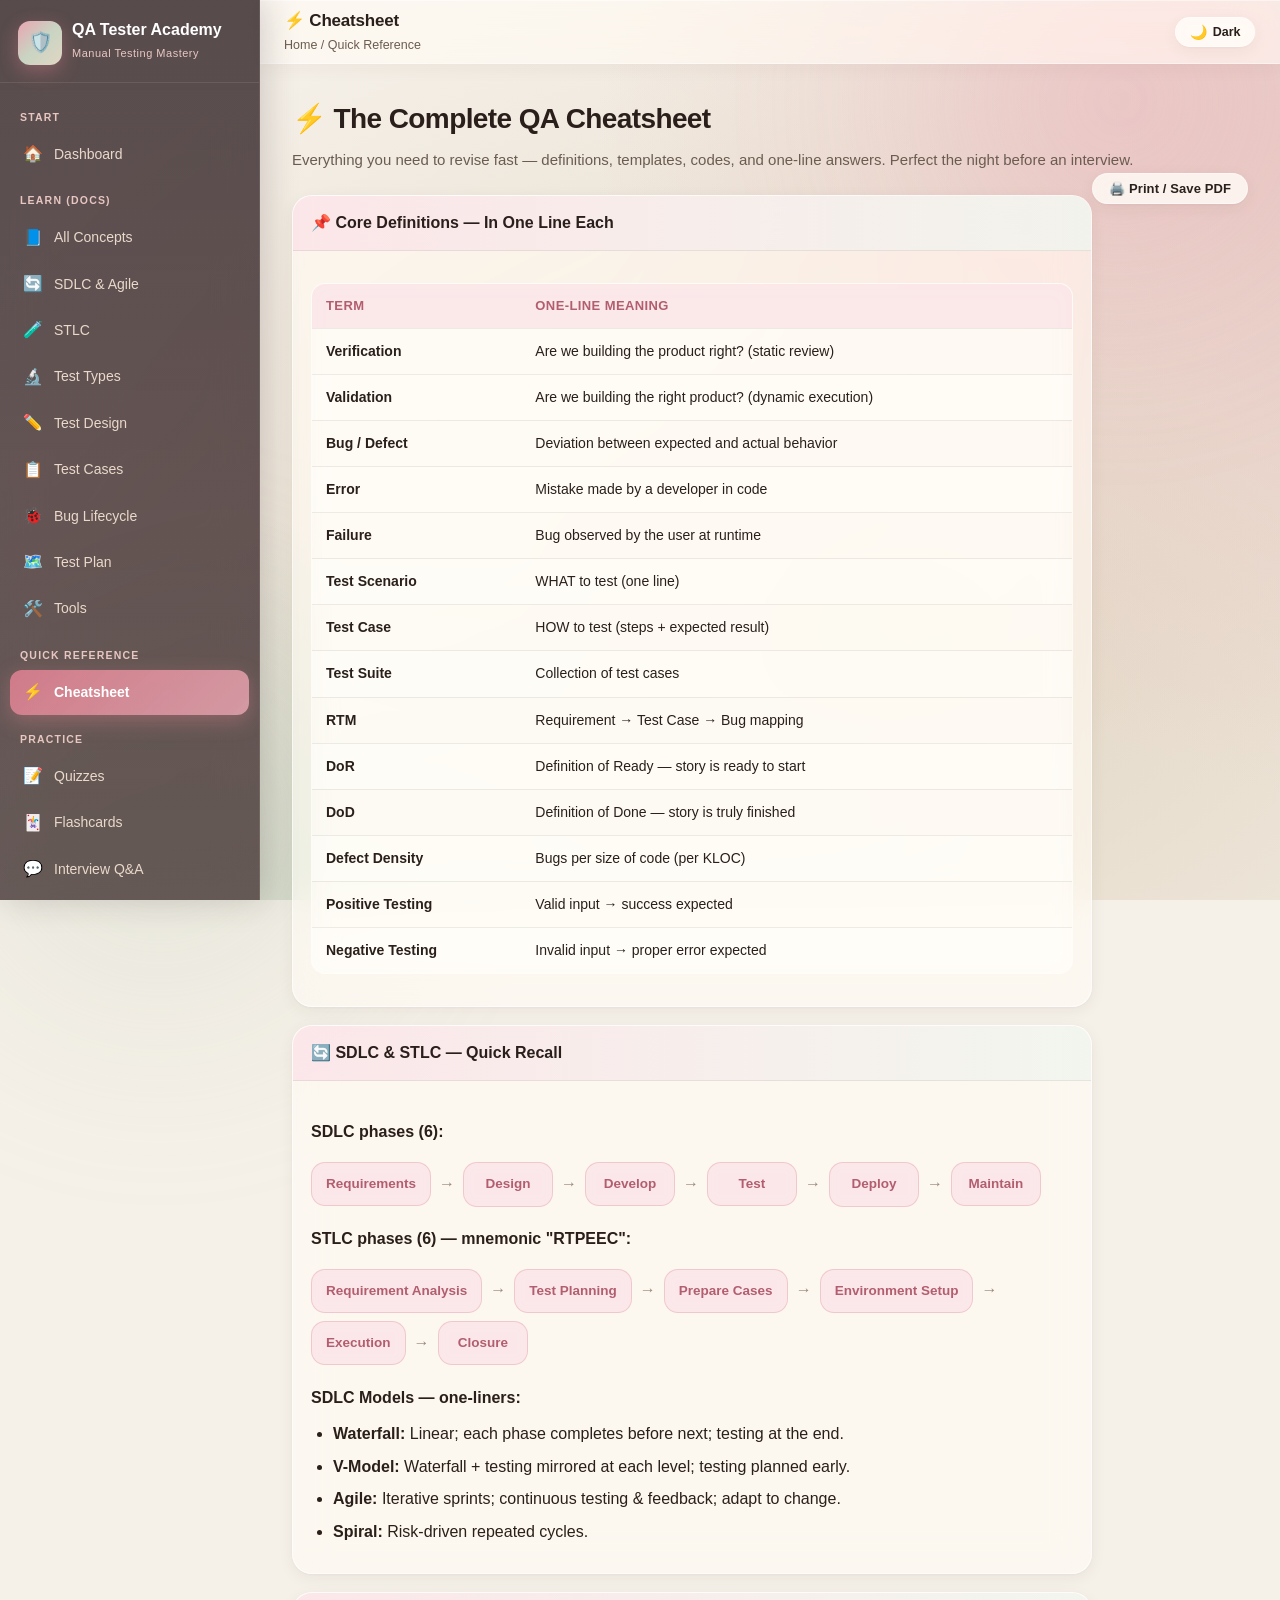
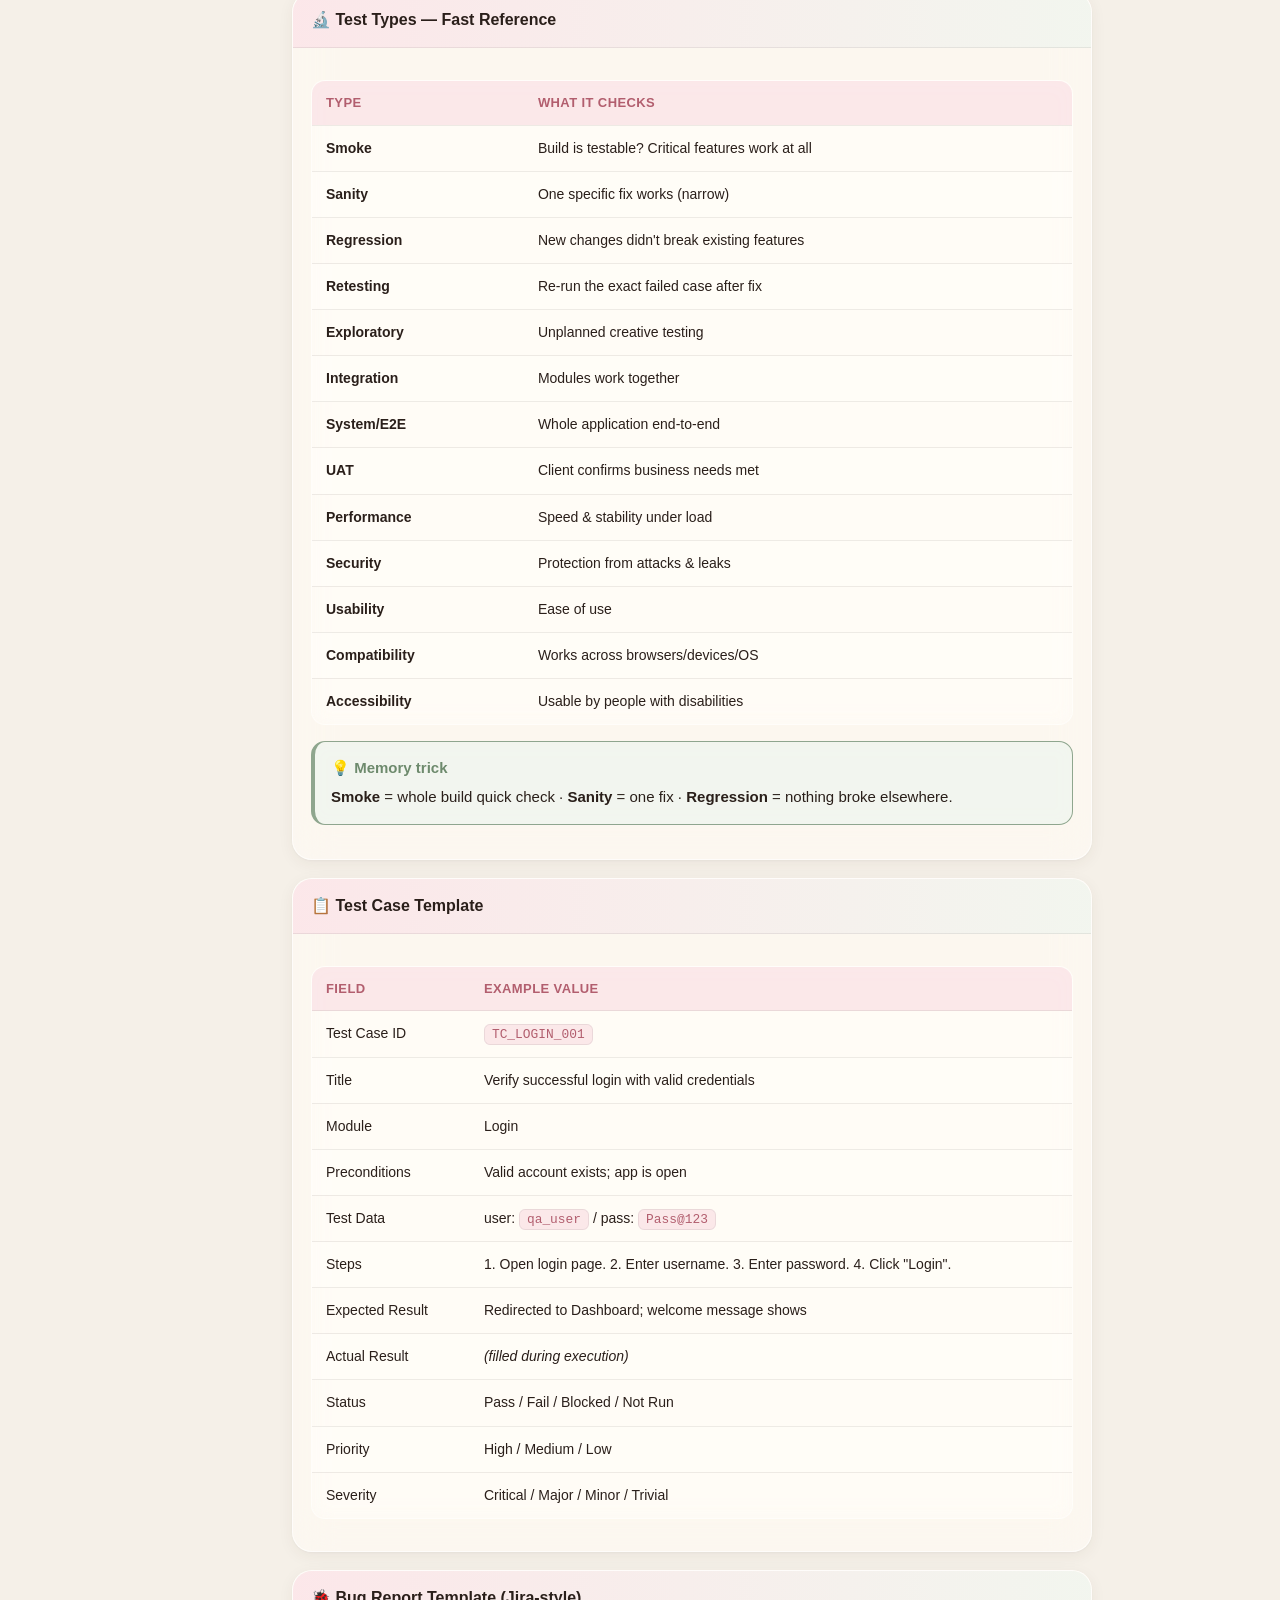
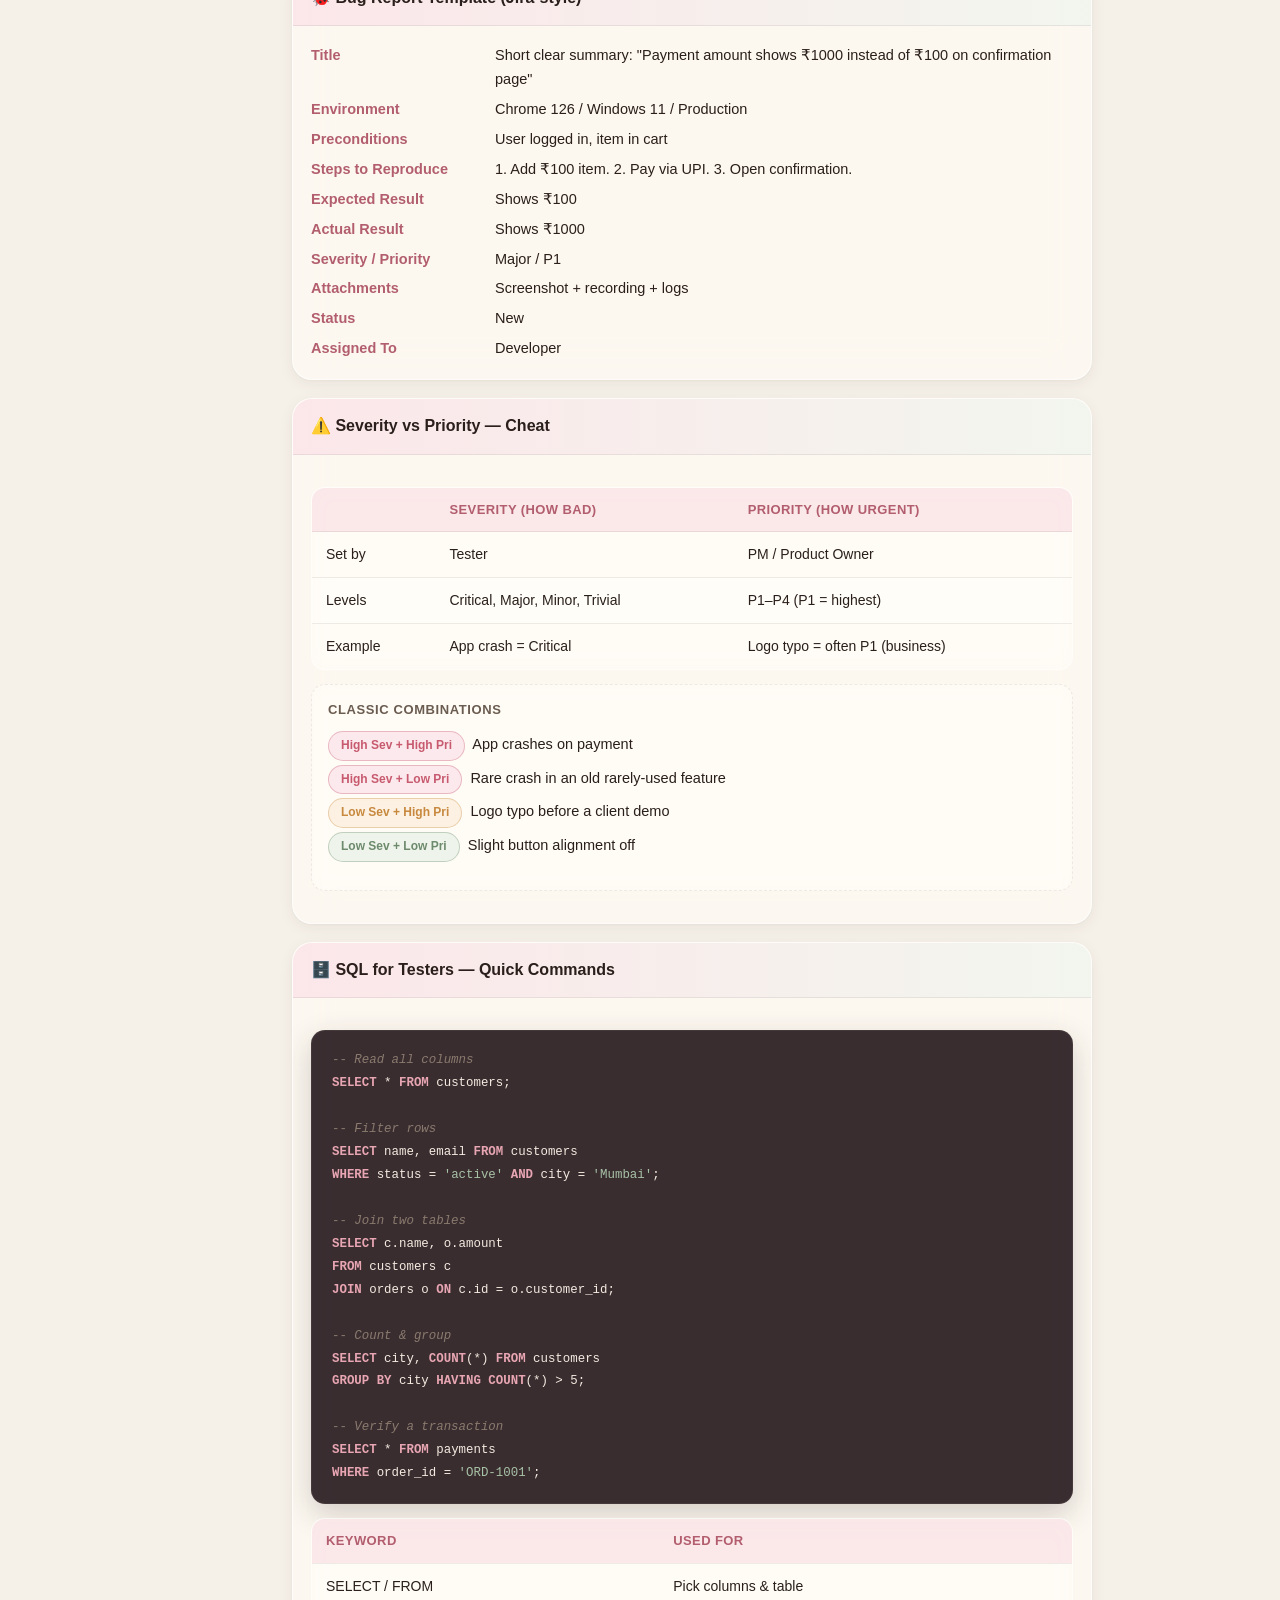
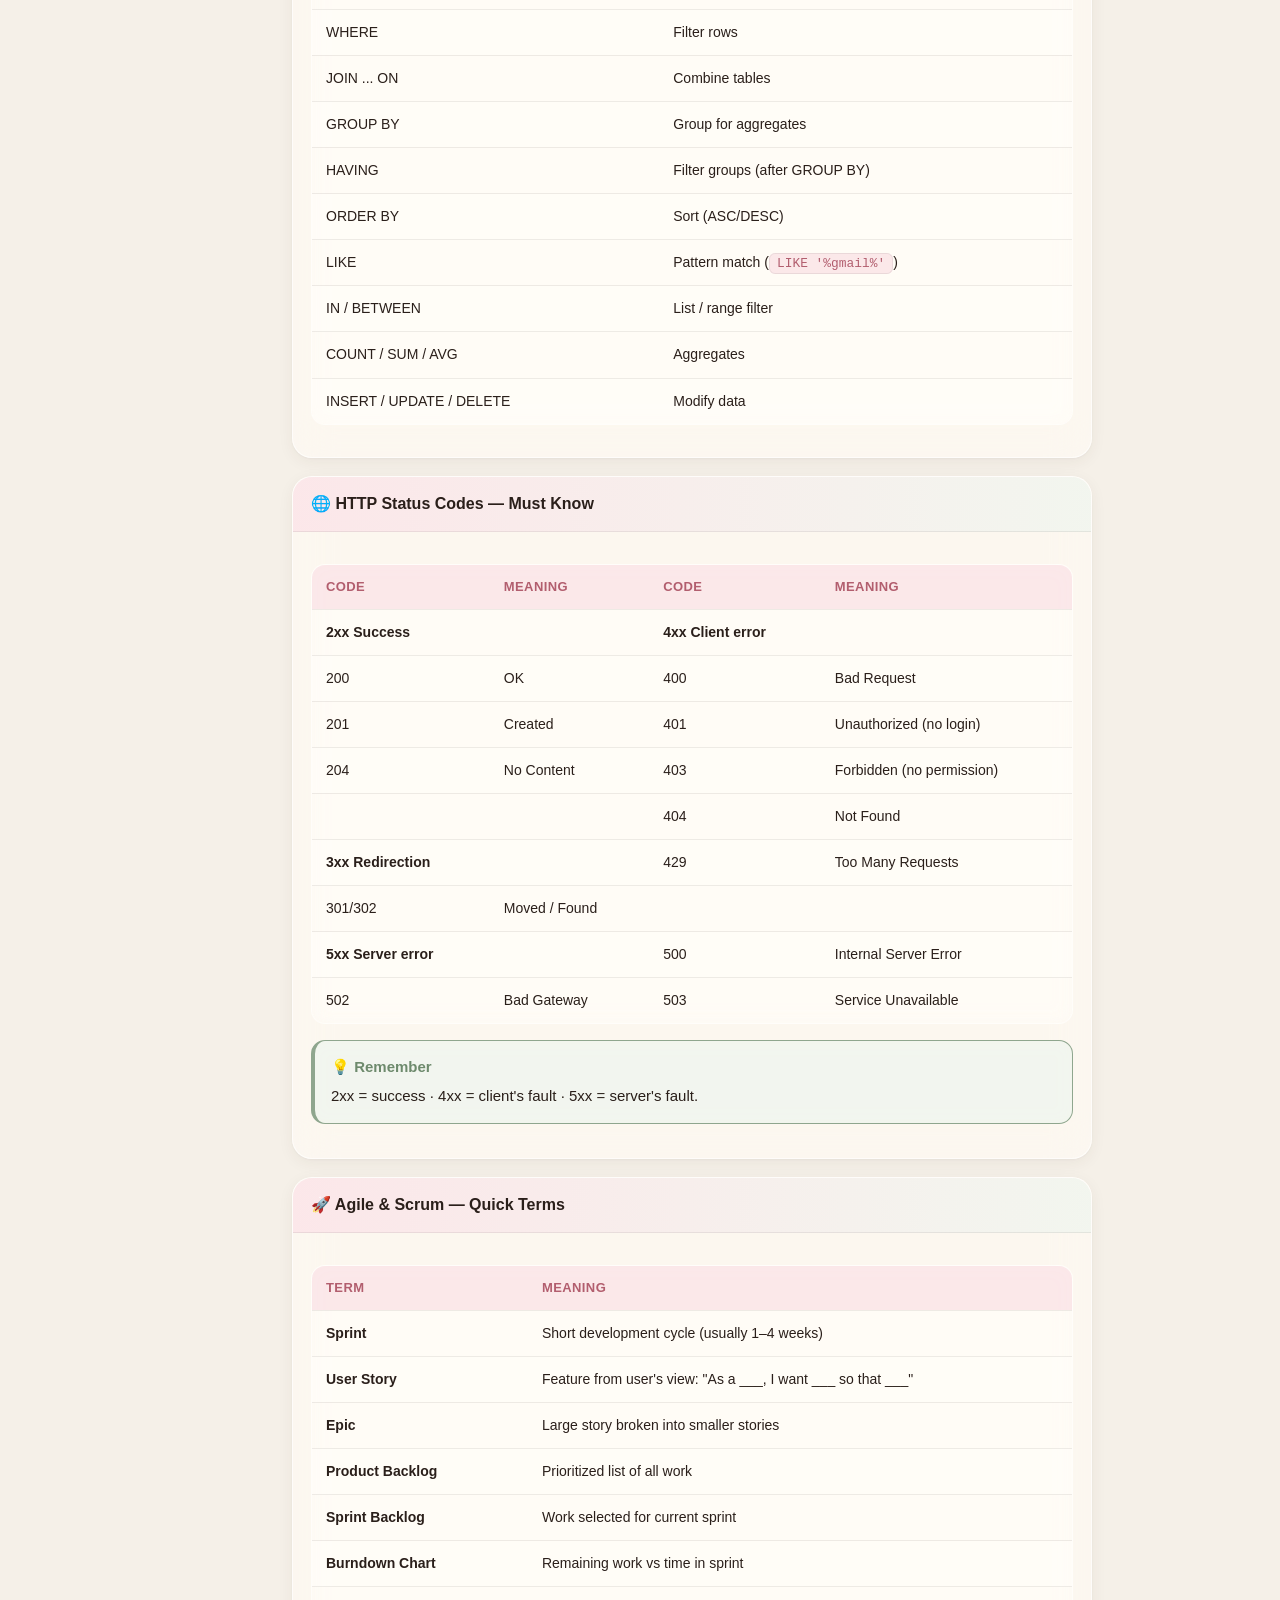
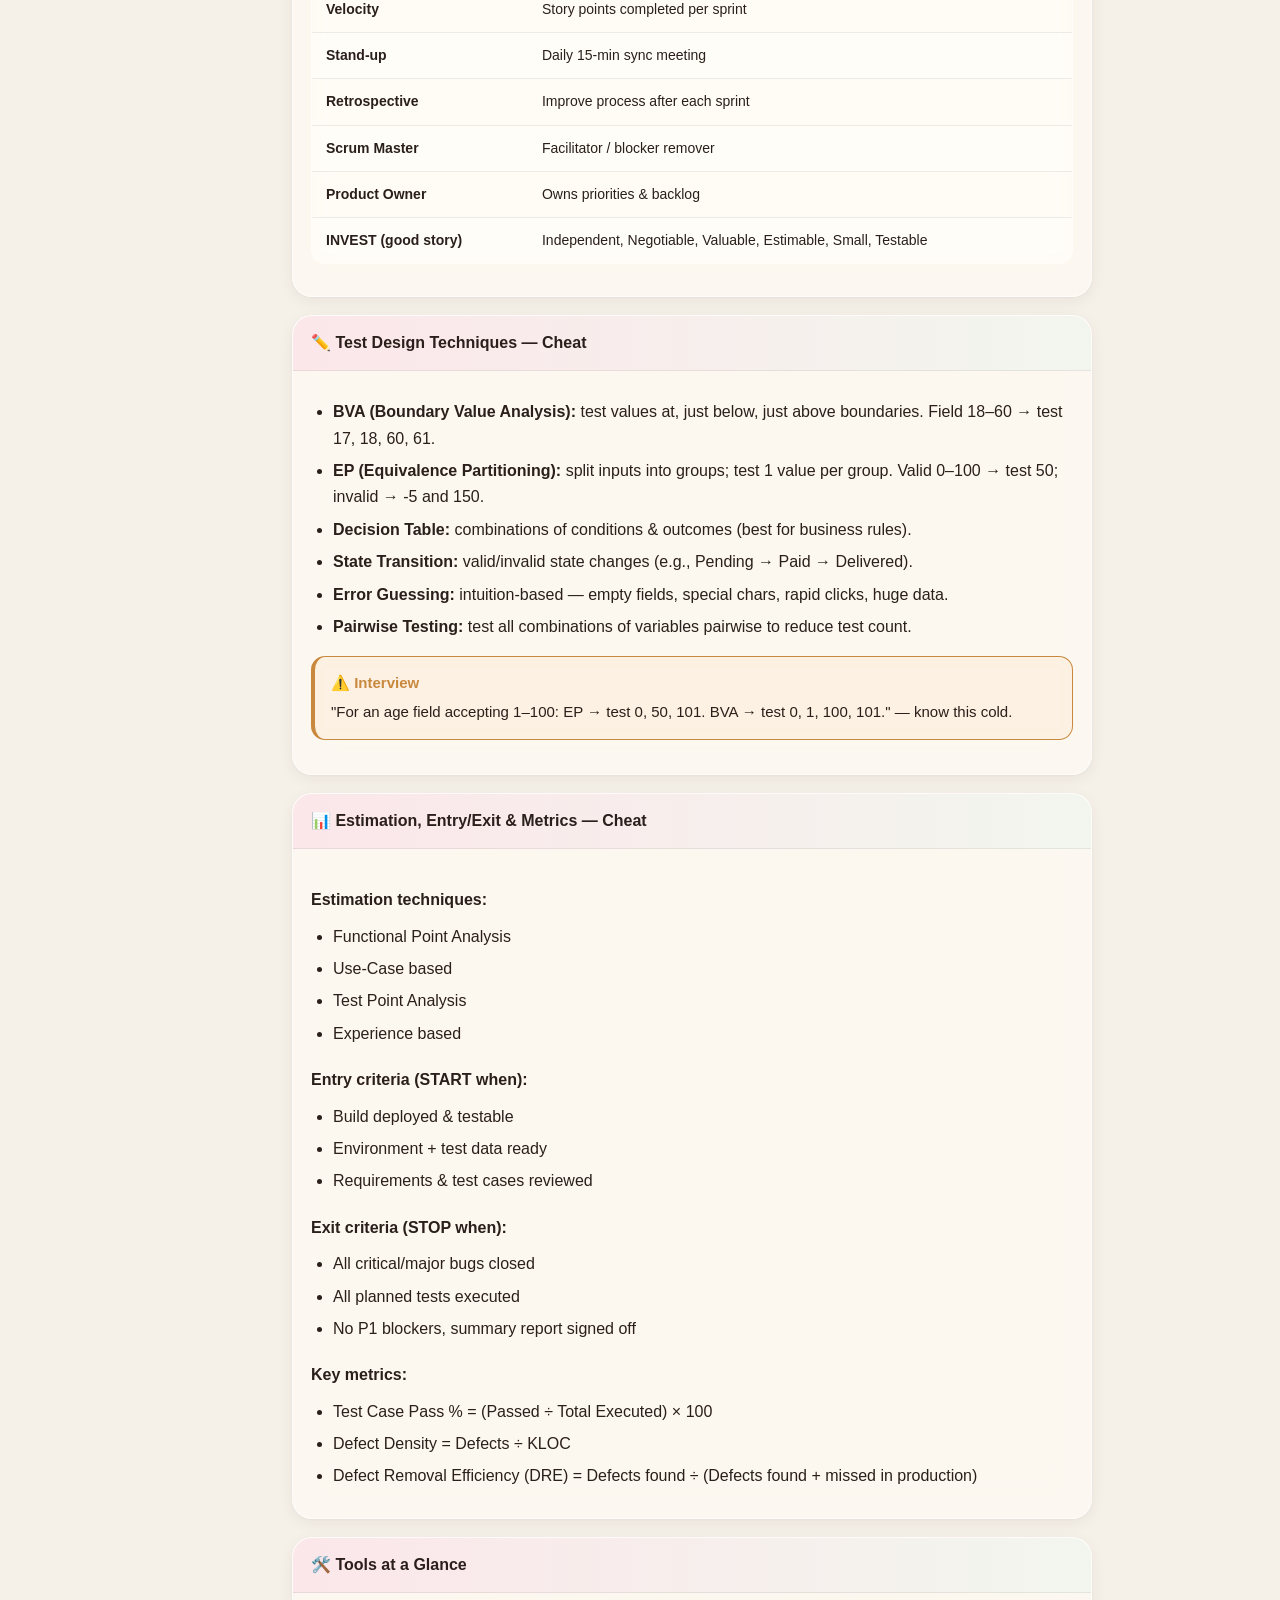
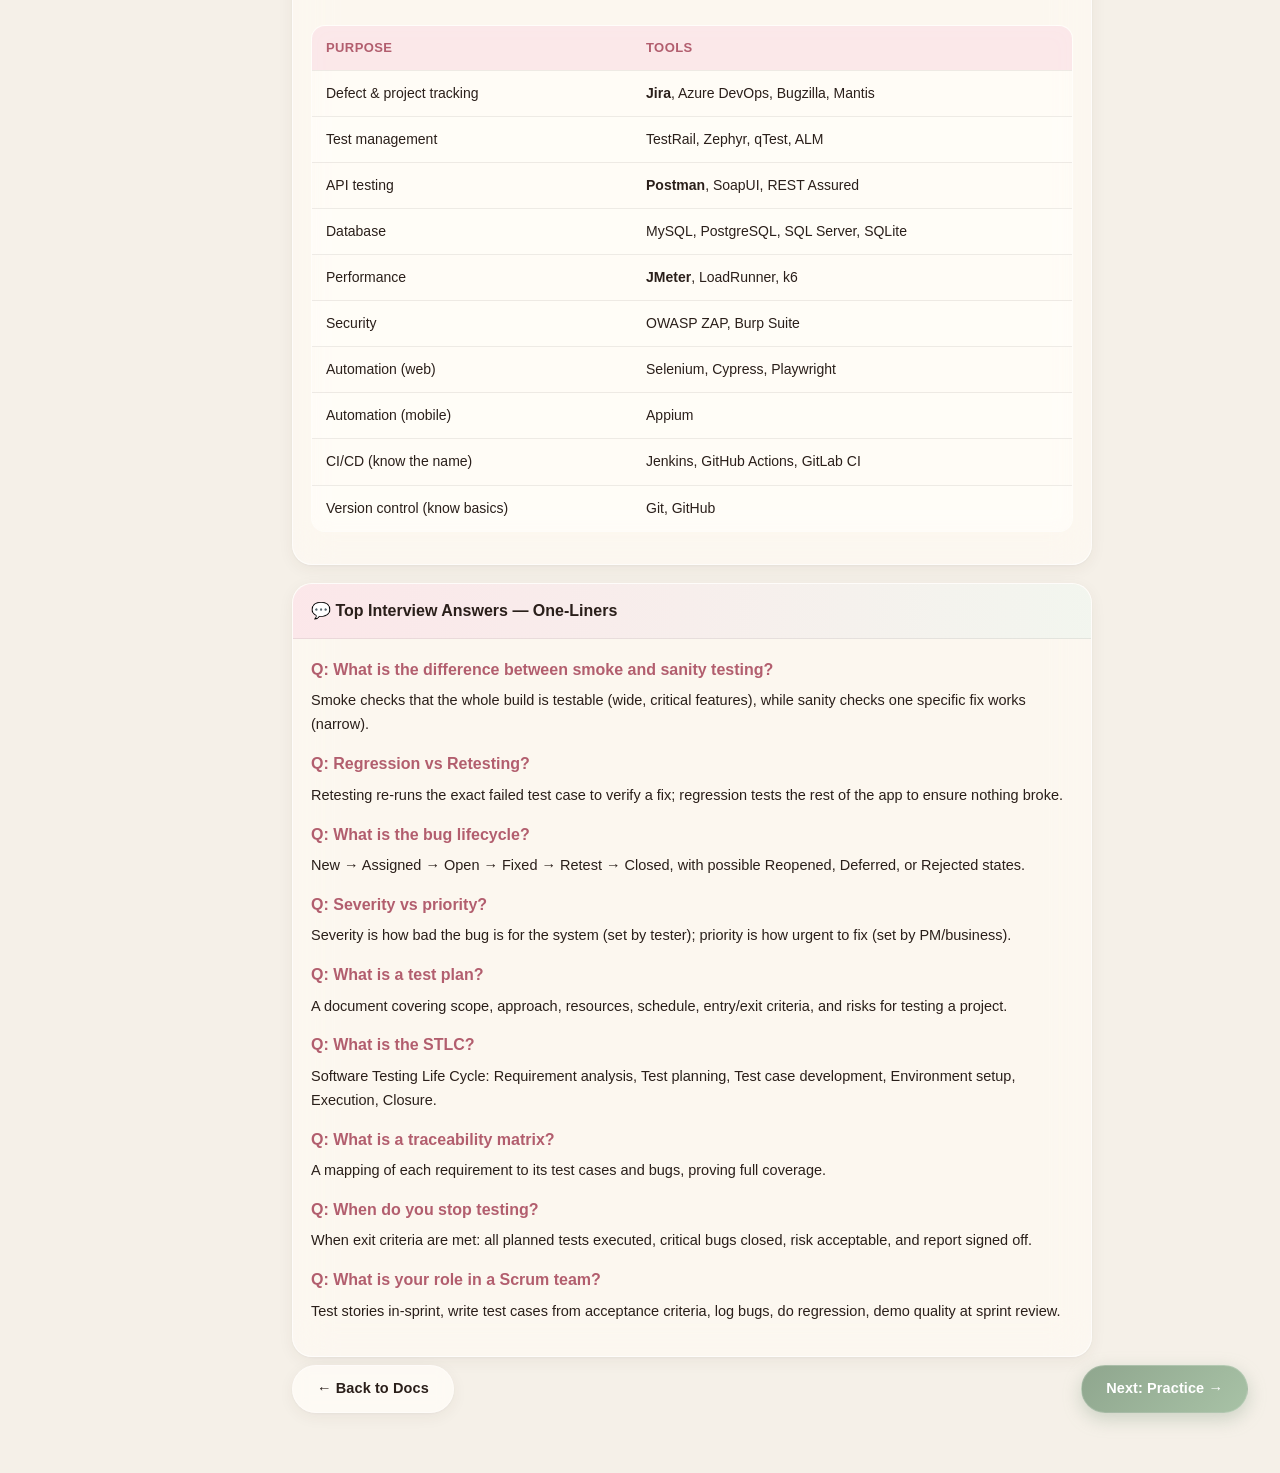
==== cheatsheet.html @ e124c326 "Add initial HTML, CSS, and JS files Uploaded index, practice, cheat sheet, docs pages along with CSS" ====
<!DOCTYPE html>
<html lang="en">
<head>
  <meta charset="UTF-8">
  <meta name="viewport" content="width=device-width, initial-scale=1.0">
  <title>QA Tester Academy — Cheatsheet</title>
  <link rel="stylesheet" href="css/styles.css">
  <script>
    // Apply saved theme before paint to avoid flash
    (function () {
      try {
        var t = localStorage.getItem("qat_theme_v1");
        if (!t) {
          t = window.matchMedia && window.matchMedia("(prefers-color-scheme: dark)").matches ? "dark" : "light";
        }
        document.documentElement.setAttribute("data-theme", t);
      } catch (e) {}
    })();
  </script>
</head>
<body>
<div class="layout">

  <!-- ============ SIDEBAR ============ -->
  <aside class="sidebar">
    <div class="sidebar-brand">
      <div class="logo">🛡️</div>
      <div>
        <h1>QA Tester Academy</h1>
        <small>Manual Testing Mastery</small>
      </div>
    </div>
    <nav class="sidebar-nav">
      <div class="nav-label">Start</div>
      <a href="index.html"><span class="ico">🏠</span> Dashboard</a>

      <div class="nav-label">Learn (Docs)</div>
      <a href="docs.html"><span class="ico">📘</span> All Concepts</a>
      <a href="docs.html#sdlc"><span class="ico">🔄</span> SDLC &amp; Agile</a>
      <a href="docs.html#stlc"><span class="ico">🧪</span> STLC</a>
      <a href="docs.html#types"><span class="ico">🔬</span> Test Types</a>
      <a href="docs.html#design"><span class="ico">✏️</span> Test Design</a>
      <a href="docs.html#testcase"><span class="ico">📋</span> Test Cases</a>
      <a href="docs.html#bug"><span class="ico">🐞</span> Bug Lifecycle</a>
      <a href="docs.html#plan"><span class="ico">🗺️</span> Test Plan</a>
      <a href="docs.html#tools"><span class="ico">🛠️</span> Tools</a>

      <div class="nav-label">Quick Reference</div>
      <a href="cheatsheet.html" class="active"><span class="ico">⚡</span> Cheatsheet</a>

      <div class="nav-label">Practice</div>
      <a href="practice.html"><span class="ico">📝</span> Quizzes</a>
      <a href="practice.html#flashcards"><span class="ico">🃏</span> Flashcards</a>
      <a href="practice.html#interview"><span class="ico">💬</span> Interview Q&amp;A</a>
      <a href="practice.html#playground"><span class="ico">🎯</span> Bug Hunting</a>
    </nav>
    <div class="sidebar-foot">Build by you · Learn daily · Land a QA job</div>
  </aside>
  <div class="overlay"></div>

  <!-- ============ MAIN ============ -->
  <div class="main">
    <header class="topbar">
      <button class="menu-btn">☰</button>
      <div>
        <div class="page-title">⚡ Cheatsheet</div>
        <div class="page-crumb">Home / Quick Reference</div>
      </div>
      <div class="topbar-spacer"></div>
      <button class="theme-toggle" id="themeToggle" title="Toggle dark / light mode" aria-label="Toggle theme">
        <span class="ico">🌙</span><span class="label">Dark</span>
      </button>
    </header>

    <div class="content">
      <h2 class="sec-title">⚡ The Complete QA Cheatsheet</h2>
      <p class="sec-sub">Everything you need to revise fast — definitions, templates, codes, and one-line answers.
         Perfect the night before an interview. <button class="btn ghost small print-btn" onclick="window.print()">🖨️ Print / Save PDF</button></p>

      <div class="cs-grid">

        <!-- 1. Core definitions -->
        <div class="cs-card">
          <div class="cs-head">📌 Core Definitions — In One Line Each</div>
          <div class="cs-body">
            <div class="table-wrap">
              <table>
                <thead><tr><th>Term</th><th>One-line meaning</th></tr></thead>
                <tbody>
                  <tr><td><b>Verification</b></td><td>Are we building the product right? (static review)</td></tr>
                  <tr><td><b>Validation</b></td><td>Are we building the right product? (dynamic execution)</td></tr>
                  <tr><td><b>Bug / Defect</b></td><td>Deviation between expected and actual behavior</td></tr>
                  <tr><td><b>Error</b></td><td>Mistake made by a developer in code</td></tr>
                  <tr><td><b>Failure</b></td><td>Bug observed by the user at runtime</td></tr>
                  <tr><td><b>Test Scenario</b></td><td>WHAT to test (one line)</td></tr>
                  <tr><td><b>Test Case</b></td><td>HOW to test (steps + expected result)</td></tr>
                  <tr><td><b>Test Suite</b></td><td>Collection of test cases</td></tr>
                  <tr><td><b>RTM</b></td><td>Requirement → Test Case → Bug mapping</td></tr>
                  <tr><td><b>DoR</b></td><td>Definition of Ready — story is ready to start</td></tr>
                  <tr><td><b>DoD</b></td><td>Definition of Done — story is truly finished</td></tr>
                  <tr><td><b>Defect Density</b></td><td>Bugs per size of code (per KLOC)</td></tr>
                  <tr><td><b>Positive Testing</b></td><td>Valid input → success expected</td></tr>
                  <tr><td><b>Negative Testing</b></td><td>Invalid input → proper error expected</td></tr>
                </tbody>
              </table>
            </div>
          </div>
        </div>

        <!-- 2. SDLC / STLC quick -->
        <div class="cs-card">
          <div class="cs-head">🔄 SDLC &amp; STLC — Quick Recall</div>
          <div class="cs-body">
            <h4>SDLC phases (6):</h4>
            <div class="flow">
              <div class="node">Requirements</div><div class="arrow">→</div>
              <div class="node">Design</div><div class="arrow">→</div>
              <div class="node">Develop</div><div class="arrow">→</div>
              <div class="node">Test</div><div class="arrow">→</div>
              <div class="node">Deploy</div><div class="arrow">→</div>
              <div class="node">Maintain</div>
            </div>
            <h4>STLC phases (6) — mnemonic "RTPEEC":</h4>
            <div class="flow">
              <div class="node">Requirement Analysis</div><div class="arrow">→</div>
              <div class="node">Test Planning</div><div class="arrow">→</div>
              <div class="node">Prepare Cases</div><div class="arrow">→</div>
              <div class="node">Environment Setup</div><div class="arrow">→</div>
              <div class="node">Execution</div><div class="arrow">→</div>
              <div class="node">Closure</div>
            </div>
            <h4>SDLC Models — one-liners:</h4>
            <ul>
              <li><b>Waterfall:</b> Linear; each phase completes before next; testing at the end.</li>
              <li><b>V-Model:</b> Waterfall + testing mirrored at each level; testing planned early.</li>
              <li><b>Agile:</b> Iterative sprints; continuous testing &amp; feedback; adapt to change.</li>
              <li><b>Spiral:</b> Risk-driven repeated cycles.</li>
            </ul>
          </div>
        </div>

        <!-- 3. Test types quick table -->
        <div class="cs-card">
          <div class="cs-head">🔬 Test Types — Fast Reference</div>
          <div class="cs-body">
            <div class="table-wrap">
              <table>
                <thead><tr><th>Type</th><th>What it checks</th></tr></thead>
                <tbody>
                  <tr><td><b>Smoke</b></td><td>Build is testable? Critical features work at all</td></tr>
                  <tr><td><b>Sanity</b></td><td>One specific fix works (narrow)</td></tr>
                  <tr><td><b>Regression</b></td><td>New changes didn't break existing features</td></tr>
                  <tr><td><b>Retesting</b></td><td>Re-run the exact failed case after fix</td></tr>
                  <tr><td><b>Exploratory</b></td><td>Unplanned creative testing</td></tr>
                  <tr><td><b>Integration</b></td><td>Modules work together</td></tr>
                  <tr><td><b>System/E2E</b></td><td>Whole application end-to-end</td></tr>
                  <tr><td><b>UAT</b></td><td>Client confirms business needs met</td></tr>
                  <tr><td><b>Performance</b></td><td>Speed &amp; stability under load</td></tr>
                  <tr><td><b>Security</b></td><td>Protection from attacks &amp; leaks</td></tr>
                  <tr><td><b>Usability</b></td><td>Ease of use</td></tr>
                  <tr><td><b>Compatibility</b></td><td>Works across browsers/devices/OS</td></tr>
                  <tr><td><b>Accessibility</b></td><td>Usable by people with disabilities</td></tr>
                </tbody>
              </table>
            </div>
            <div class="callout tip"><b>💡 Memory trick</b><b>Smoke</b> = whole build quick check · <b>Sanity</b> = one fix · <b>Regression</b> = nothing broke elsewhere.</div>
          </div>
        </div>

        <!-- 4. Test case template -->
        <div class="cs-card">
          <div class="cs-head">📋 Test Case Template</div>
          <div class="cs-body">
            <div class="table-wrap">
              <table>
                <thead><tr><th>Field</th><th>Example value</th></tr></thead>
                <tbody>
                  <tr><td>Test Case ID</td><td><code>TC_LOGIN_001</code></td></tr>
                  <tr><td>Title</td><td>Verify successful login with valid credentials</td></tr>
                  <tr><td>Module</td><td>Login</td></tr>
                  <tr><td>Preconditions</td><td>Valid account exists; app is open</td></tr>
                  <tr><td>Test Data</td><td>user: <code>qa_user</code> / pass: <code>Pass@123</code></td></tr>
                  <tr><td>Steps</td><td>1. Open login page. 2. Enter username. 3. Enter password. 4. Click "Login".</td></tr>
                  <tr><td>Expected Result</td><td>Redirected to Dashboard; welcome message shows</td></tr>
                  <tr><td>Actual Result</td><td><em>(filled during execution)</em></td></tr>
                  <tr><td>Status</td><td>Pass / Fail / Blocked / Not Run</td></tr>
                  <tr><td>Priority</td><td>High / Medium / Low</td></tr>
                  <tr><td>Severity</td><td>Critical / Major / Minor / Trivial</td></tr>
                </tbody>
              </table>
            </div>
          </div>
        </div>

        <!-- 5. Bug report template -->
        <div class="cs-card">
          <div class="cs-head">🐞 Bug Report Template (Jira-style)</div>
          <div class="cs-body">
            <div class="kv">
              <b>Title</b><span>Short clear summary: "Payment amount shows ₹1000 instead of ₹100 on confirmation page"</span>
              <b>Environment</b><span>Chrome 126 / Windows 11 / Production</span>
              <b>Preconditions</b><span>User logged in, item in cart</span>
              <b>Steps to Reproduce</b><span>1. Add ₹100 item. 2. Pay via UPI. 3. Open confirmation.</span>
              <b>Expected Result</b><span>Shows ₹100</span>
              <b>Actual Result</b><span>Shows ₹1000</span>
              <b>Severity / Priority</b><span>Major / P1</span>
              <b>Attachments</b><span>Screenshot + recording + logs</span>
              <b>Status</b><span>New</span>
              <b>Assigned To</b><span>Developer</span>
            </div>
          </div>
        </div>

        <!-- 6. Severity vs Priority -->
        <div class="cs-card">
          <div class="cs-head">⚠️ Severity vs Priority — Cheat</div>
          <div class="cs-body">
            <div class="table-wrap">
              <table>
                <thead><tr><th></th><th>Severity (how BAD)</th><th>Priority (how URGENT)</th></tr></thead>
                <tbody>
                  <tr><td>Set by</td><td>Tester</td><td>PM / Product Owner</td></tr>
                  <tr><td>Levels</td><td>Critical, Major, Minor, Trivial</td><td>P1–P4 (P1 = highest)</td></tr>
                  <tr><td>Example</td><td>App crash = Critical</td><td>Logo typo = often P1 (business)</td></tr>
                </tbody>
              </table>
            </div>
            <div class="example">
              <div class="ex-title">Classic combinations</div>
              <p><span class="chip fail">High Sev + High Pri</span> App crashes on payment<br>
                 <span class="chip fail">High Sev + Low Pri</span> Rare crash in an old rarely-used feature<br>
                 <span class="chip warn">Low Sev + High Pri</span> Logo typo before a client demo<br>
                 <span class="chip pass">Low Sev + Low Pri</span> Slight button alignment off</p>
            </div>
          </div>
        </div>

        <!-- 7. SQL cheat -->
        <div class="cs-card">
          <div class="cs-head">🗄️ SQL for Testers — Quick Commands</div>
          <div class="cs-body">
            <pre><code><span class="c">-- Read all columns</span>
<span class="k">SELECT</span> * <span class="k">FROM</span> customers;

<span class="c">-- Filter rows</span>
<span class="k">SELECT</span> name, email <span class="k">FROM</span> customers
<span class="k">WHERE</span> status = <span class="s">'active'</span> <span class="k">AND</span> city = <span class="s">'Mumbai'</span>;

<span class="c">-- Join two tables</span>
<span class="k">SELECT</span> c.name, o.amount
<span class="k">FROM</span> customers c
<span class="k">JOIN</span> orders o <span class="k">ON</span> c.id = o.customer_id;

<span class="c">-- Count &amp; group</span>
<span class="k">SELECT</span> city, <span class="k">COUNT</span>(*) <span class="k">FROM</span> customers
<span class="k">GROUP BY</span> city <span class="k">HAVING</span> <span class="k">COUNT</span>(*) > 5;

<span class="c">-- Verify a transaction</span>
<span class="k">SELECT</span> * <span class="k">FROM</span> payments
<span class="k">WHERE</span> order_id = <span class="s">'ORD-1001'</span>;</code></pre>
            <div class="table-wrap">
              <table>
                <thead><tr><th>Keyword</th><th>Used for</th></tr></thead>
                <tbody>
                  <tr><td>SELECT / FROM</td><td>Pick columns &amp; table</td></tr>
                  <tr><td>WHERE</td><td>Filter rows</td></tr>
                  <tr><td>JOIN ... ON</td><td>Combine tables</td></tr>
                  <tr><td>GROUP BY</td><td>Group for aggregates</td></tr>
                  <tr><td>HAVING</td><td>Filter groups (after GROUP BY)</td></tr>
                  <tr><td>ORDER BY</td><td>Sort (ASC/DESC)</td></tr>
                  <tr><td>LIKE</td><td>Pattern match (<code>LIKE '%gmail%'</code>)</td></tr>
                  <tr><td>IN / BETWEEN</td><td>List / range filter</td></tr>
                  <tr><td>COUNT / SUM / AVG</td><td>Aggregates</td></tr>
                  <tr><td>INSERT / UPDATE / DELETE</td><td>Modify data</td></tr>
                </tbody>
              </table>
            </div>
          </div>
        </div>

        <!-- 8. HTTP status codes -->
        <div class="cs-card">
          <div class="cs-head">🌐 HTTP Status Codes — Must Know</div>
          <div class="cs-body">
            <div class="table-wrap">
              <table>
                <thead><tr><th>Code</th><th>Meaning</th><th>Code</th><th>Meaning</th></tr></thead>
                <tbody>
                  <tr><td><b>2xx Success</b></td><td></td><td><b>4xx Client error</b></td><td></td></tr>
                  <tr><td>200</td><td>OK</td><td>400</td><td>Bad Request</td></tr>
                  <tr><td>201</td><td>Created</td><td>401</td><td>Unauthorized (no login)</td></tr>
                  <tr><td>204</td><td>No Content</td><td>403</td><td>Forbidden (no permission)</td></tr>
                  <tr><td></td><td></td><td>404</td><td>Not Found</td></tr>
                  <tr><td><b>3xx Redirection</b></td><td></td><td>429</td><td>Too Many Requests</td></tr>
                  <tr><td>301/302</td><td>Moved / Found</td><td></td><td></td></tr>
                  <tr><td><b>5xx Server error</b></td><td></td><td>500</td><td>Internal Server Error</td></tr>
                  <tr><td>502</td><td>Bad Gateway</td><td>503</td><td>Service Unavailable</td></tr>
                </tbody>
              </table>
            </div>
            <div class="callout tip"><b>💡 Remember</b>2xx = success · 4xx = client's fault · 5xx = server's fault.</div>
          </div>
        </div>

        <!-- 9. Agile terms -->
        <div class="cs-card">
          <div class="cs-head">🚀 Agile &amp; Scrum — Quick Terms</div>
          <div class="cs-body">
            <div class="table-wrap">
              <table>
                <thead><tr><th>Term</th><th>Meaning</th></tr></thead>
                <tbody>
                  <tr><td><b>Sprint</b></td><td>Short development cycle (usually 1–4 weeks)</td></tr>
                  <tr><td><b>User Story</b></td><td>Feature from user's view: "As a ___, I want ___ so that ___"</td></tr>
                  <tr><td><b>Epic</b></td><td>Large story broken into smaller stories</td></tr>
                  <tr><td><b>Product Backlog</b></td><td>Prioritized list of all work</td></tr>
                  <tr><td><b>Sprint Backlog</b></td><td>Work selected for current sprint</td></tr>
                  <tr><td><b>Burndown Chart</b></td><td>Remaining work vs time in sprint</td></tr>
                  <tr><td><b>Velocity</b></td><td>Story points completed per sprint</td></tr>
                  <tr><td><b>Stand-up</b></td><td>Daily 15-min sync meeting</td></tr>
                  <tr><td><b>Retrospective</b></td><td>Improve process after each sprint</td></tr>
                  <tr><td><b>Scrum Master</b></td><td>Facilitator / blocker remover</td></tr>
                  <tr><td><b>Product Owner</b></td><td>Owns priorities &amp; backlog</td></tr>
                  <tr><td><b>INVEST (good story)</b></td><td>Independent, Negotiable, Valuable, Estimable, Small, Testable</td></tr>
                </tbody>
              </table>
            </div>
          </div>
        </div>

        <!-- 10. Design techniques -->
        <div class="cs-card">
          <div class="cs-head">✏️ Test Design Techniques — Cheat</div>
          <div class="cs-body">
            <ul>
              <li><b>BVA (Boundary Value Analysis):</b> test values at, just below, just above boundaries. Field 18–60 → test 17, 18, 60, 61.</li>
              <li><b>EP (Equivalence Partitioning):</b> split inputs into groups; test 1 value per group. Valid 0–100 → test 50; invalid → -5 and 150.</li>
              <li><b>Decision Table:</b> combinations of conditions &amp; outcomes (best for business rules).</li>
              <li><b>State Transition:</b> valid/invalid state changes (e.g., Pending → Paid → Delivered).</li>
              <li><b>Error Guessing:</b> intuition-based — empty fields, special chars, rapid clicks, huge data.</li>
              <li><b>Pairwise Testing:</b> test all combinations of variables pairwise to reduce test count.</li>
            </ul>
            <div class="callout warn"><b>⚠️ Interview</b>"For an age field accepting 1–100: EP → test 0, 50, 101. BVA → test 0, 1, 100, 101." — know this cold.</div>
          </div>
        </div>

        <!-- 11. Estimation & metrics -->
        <div class="cs-card">
          <div class="cs-head">📊 Estimation, Entry/Exit &amp; Metrics — Cheat</div>
          <div class="cs-body">
            <h4>Estimation techniques:</h4>
            <ul>
              <li>Functional Point Analysis</li>
              <li>Use-Case based</li>
              <li>Test Point Analysis</li>
              <li>Experience based</li>
            </ul>
            <h4>Entry criteria (START when):</h4>
            <ul>
              <li>Build deployed &amp; testable</li>
              <li>Environment + test data ready</li>
              <li>Requirements &amp; test cases reviewed</li>
            </ul>
            <h4>Exit criteria (STOP when):</h4>
            <ul>
              <li>All critical/major bugs closed</li>
              <li>All planned tests executed</li>
              <li>No P1 blockers, summary report signed off</li>
            </ul>
            <h4>Key metrics:</h4>
            <ul>
              <li>Test Case Pass % = (Passed ÷ Total Executed) × 100</li>
              <li>Defect Density = Defects ÷ KLOC</li>
              <li>Defect Removal Efficiency (DRE) = Defects found ÷ (Defects found + missed in production)</li>
            </ul>
          </div>
        </div>

        <!-- 12. Tools -->
        <div class="cs-card">
          <div class="cs-head">🛠️ Tools at a Glance</div>
          <div class="cs-body">
            <div class="table-wrap">
              <table>
                <thead><tr><th>Purpose</th><th>Tools</th></tr></thead>
                <tbody>
                  <tr><td>Defect &amp; project tracking</td><td><b>Jira</b>, Azure DevOps, Bugzilla, Mantis</td></tr>
                  <tr><td>Test management</td><td>TestRail, Zephyr, qTest, ALM</td></tr>
                  <tr><td>API testing</td><td><b>Postman</b>, SoapUI, REST Assured</td></tr>
                  <tr><td>Database</td><td>MySQL, PostgreSQL, SQL Server, SQLite</td></tr>
                  <tr><td>Performance</td><td><b>JMeter</b>, LoadRunner, k6</td></tr>
                  <tr><td>Security</td><td>OWASP ZAP, Burp Suite</td></tr>
                  <tr><td>Automation (web)</td><td>Selenium, Cypress, Playwright</td></tr>
                  <tr><td>Automation (mobile)</td><td>Appium</td></tr>
                  <tr><td>CI/CD (know the name)</td><td>Jenkins, GitHub Actions, GitLab CI</td></tr>
                  <tr><td>Version control (know basics)</td><td>Git, GitHub</td></tr>
                </tbody>
              </table>
            </div>
          </div>
        </div>

        <!-- 13. One-line interview answers -->
        <div class="cs-card">
          <div class="cs-head">💬 Top Interview Answers — One-Liners</div>
          <div class="cs-body">
            <div class="qa-item"><div class="qa-q">Q: What is the difference between smoke and sanity testing?</div>
              <div class="qa-a">Smoke checks that the whole build is testable (wide, critical features), while sanity checks one specific fix works (narrow).</div></div>
            <div class="qa-item"><div class="qa-q">Q: Regression vs Retesting?</div>
              <div class="qa-a">Retesting re-runs the exact failed test case to verify a fix; regression tests the rest of the app to ensure nothing broke.</div></div>
            <div class="qa-item"><div class="qa-q">Q: What is the bug lifecycle?</div>
              <div class="qa-a">New → Assigned → Open → Fixed → Retest → Closed, with possible Reopened, Deferred, or Rejected states.</div></div>
            <div class="qa-item"><div class="qa-q">Q: Severity vs priority?</div>
              <div class="qa-a">Severity is how bad the bug is for the system (set by tester); priority is how urgent to fix (set by PM/business).</div></div>
            <div class="qa-item"><div class="qa-q">Q: What is a test plan?</div>
              <div class="qa-a">A document covering scope, approach, resources, schedule, entry/exit criteria, and risks for testing a project.</div></div>
            <div class="qa-item"><div class="qa-q">Q: What is the STLC?</div>
              <div class="qa-a">Software Testing Life Cycle: Requirement analysis, Test planning, Test case development, Environment setup, Execution, Closure.</div></div>
            <div class="qa-item"><div class="qa-q">Q: What is a traceability matrix?</div>
              <div class="qa-a">A mapping of each requirement to its test cases and bugs, proving full coverage.</div></div>
            <div class="qa-item"><div class="qa-q">Q: When do you stop testing?</div>
              <div class="qa-a">When exit criteria are met: all planned tests executed, critical bugs closed, risk acceptable, and report signed off.</div></div>
            <div class="qa-item"><div class="qa-q">Q: What is your role in a Scrum team?</div>
              <div class="qa-a">Test stories in-sprint, write test cases from acceptance criteria, log bugs, do regression, demo quality at sprint review.</div></div>
          </div>
        </div>
      </div>

      <div style="display:flex; justify-content:space-between; gap:12px; flex-wrap:wrap; margin-top:8px;">
        <a class="btn ghost" href="docs.html">← Back to Docs</a>
        <a class="btn secondary" href="practice.html">Next: Practice →</a>
      </div>
    </div>
  </div>
</div>

<script src="js/script.js"></script>
</body>
</html>
---- css/styles.css ----
/* ============================================================
   QA Tester Academy — Glassmorphism + Fluid Design System
   Aesthetic: Sakura + Warm Stone (Dribbble-inspired editorial)
   ============================================================ */

:root {
  /* ----- Background mesh (warm stone + a single rose bloom + a hint of sage) ----- */
  --mesh-a: #E8C7C2;   /* dusty rose bloom          */
  --mesh-b: #C9D4C2;   /* sage bloom                */
  --mesh-c: #F2D9C9;   /* warm peach                */
  --mesh-d: #E2D6C4;   /* stone                     */
  --base-bg: #F5F0E8;  /* warm paper                */

  /* ----- Surfaces (translucent, so the warm mesh shows through) ----- */
  --card: rgba(255, 252, 247, 0.62);
  --card-strong: rgba(255, 252, 247, 0.82);
  --card-soft: rgba(255, 252, 247, 0.42);
  --bg-soft: rgba(255, 252, 247, 0.45);
  --border: rgba(255, 255, 255, 0.65);
  --border-soft: rgba(42, 31, 26, 0.08);

  /* ----- Text (cocoa) ----- */
  --text: #2A1F1A;
  --text-muted: #6B5C50;
  --text-light: #9A8A7C;

  /* ----- Brand: dusty rose (the single accent) ----- */
  --primary: #D67D8C;
  --primary-dark: #B25E6E;
  --primary-light: rgba(251, 228, 232, 0.85);
  /* A warm "bloom" used for the rose gradient pair */
  --primary-bloom: #E8A6B2;
  --secondary: #8FA68E;        /* sage */
  --secondary-dark: #6E8A6D;
  --secondary-light: rgba(240, 245, 238, 0.85);

  /* ----- Status (warm-tuned) ----- */
  --pass: #6E8A6D;             /* sage, fits warm palette */
  --pass-light: rgba(237, 244, 234, 0.92);
  --fail: #C75A6F;             /* dusty rose-red, palette-aligned */
  --fail-light: rgba(252, 232, 236, 0.92);
  --warn: #C8893F;             /* terracotta */
  --warn-light: rgba(252, 240, 224, 0.92);
  --info: #6B8AA6;             /* dusty denim */
  --info-light: rgba(232, 240, 248, 0.92);

  /* ----- Glass tokens ----- */
  --glass-blur: 20px;
  --glass-saturate: 160%;
  --glass-border: 1px solid rgba(255, 255, 255, 0.65);
  --glass-border-soft: 1px solid rgba(255, 255, 255, 0.40);

  /* ----- Radii — bigger for fluid feel ----- */
  --radius: 20px;
  --radius-sm: 14px;
  --radius-pill: 999px;

  /* ----- Shadows — soft, warm-tinted, lifted ----- */
  --shadow: 0 4px 16px rgba(74, 50, 40, 0.06), 0 1px 3px rgba(74, 50, 40, 0.04);
  --shadow-lg: 0 20px 50px rgba(214, 125, 140, 0.18), 0 6px 18px rgba(74, 50, 40, 0.08);
  --shadow-glow: 0 0 0 1px rgba(214, 125, 140, 0.22), 0 14px 40px rgba(214, 125, 140, 0.20);

  /* ----- Motion ----- */
  --ease: cubic-bezier(0.4, 0, 0.2, 1);
  --ease-out: cubic-bezier(0.16, 1, 0.3, 1);
  --t-fast: .18s;
  --t-base: .32s;
  --t-slow: .55s;

  --sidebar-w: 260px;
  --font: "Segoe UI", -apple-system, BlinkMacSystemFont, Roboto, Helvetica, Arial, sans-serif;
  --mono: "Cascadia Code", "Consolas", "Courier New", monospace;
}

/* ---------- Dark theme: plum-charcoal + warm cream ---------- */
:root[data-theme="dark"] {
  --mesh-a: #4A2E36;   /* plum bloom               */
  --mesh-b: #2E3A33;   /* deep sage bloom          */
  --mesh-c: #3A2A2A;   /* deep cocoa               */
  --mesh-d: #1F1820;   /* near-plum                */
  --base-bg: #1A141C;  /* plum-charcoal paper      */

  --card: rgba(36, 24, 30, 0.55);
  --card-strong: rgba(48, 32, 40, 0.78);
  --card-soft: rgba(36, 24, 30, 0.38);
  --bg-soft: rgba(36, 24, 30, 0.45);
  --border: rgba(245, 235, 224, 0.16);
  --border-soft: rgba(245, 235, 224, 0.08);

  --text: #F5EBE0;     /* warm cream               */
  --text-muted: #B5A697;
  --text-light: #8A7B6E;

  --primary: #F2A6B5;  /* luminous blush in dark   */
  --primary-dark: #E07A8B;
  --primary-light: rgba(74, 46, 54, 0.7);
  --primary-bloom: #E8B6C2;
  --secondary: #A8C2A6; /* muted sage in dark       */
  --secondary-dark: #8AA888;
  --secondary-light: rgba(46, 58, 51, 0.7);

  --pass: #9CC09A;
  --pass-light: rgba(46, 58, 51, 0.85);
  --fail: #F2A6B5;
  --fail-light: rgba(74, 46, 54, 0.85);
  --warn: #E5B273;
  --warn-light: rgba(74, 52, 30, 0.85);
  --info: #9AB5C9;
  --info-light: rgba(40, 54, 66, 0.85);

  --glass-border: 1px solid rgba(245, 235, 224, 0.16);
  --glass-border-soft: 1px solid rgba(245, 235, 224, 0.10);

  --shadow: 0 4px 18px rgba(0, 0, 0, 0.40), 0 1px 3px rgba(0, 0, 0, 0.30);
  --shadow-lg: 0 20px 50px rgba(0, 0, 0, 0.55), 0 6px 18px rgba(0, 0, 0, 0.40);
  --shadow-glow: 0 0 0 1px rgba(242, 166, 181, 0.28), 0 14px 40px rgba(242, 166, 181, 0.18);
}

/* ---------- Reset ---------- */
* { margin: 0; padding: 0; box-sizing: border-box; }

html { scroll-behavior: smooth; scroll-padding-top: 80px; }

body {
  font-family: var(--font);
  color: var(--text);
  line-height: 1.65;
  font-size: 16px;
  min-height: 100vh;
  position: relative;
  overflow-x: hidden;
  background-color: var(--base-bg);
  /* Subtle warm mesh: a single rose bloom + a hint of sage, then paper.
     Editorial quietness — Dribbble restraint, not a rainbow. */
  background-image:
    radial-gradient(at 82% 12%, var(--mesh-a) 0, transparent 42%),
    radial-gradient(at 12% 88%, var(--mesh-b) 0, transparent 38%),
    radial-gradient(at 50% 50%, var(--mesh-d) 0, transparent 80%);
  background-attachment: fixed;
  background-size: 140% 140%;
  animation: meshDrift 28s ease-in-out infinite alternate;
}

/* Drifting glass orbs — only two, and quiet. */
body::before,
body::after {
  content: "";
  position: fixed;
  width: 560px; height: 560px;
  border-radius: 50%;
  filter: blur(90px);
  opacity: 0.45;
  pointer-events: none;
  z-index: 0;
  will-change: transform;
}
body::before {
  background: radial-gradient(circle, #E8A6B2 0%, transparent 70%);
  top: -180px; right: -120px;
  animation: orbFloat1 22s ease-in-out infinite alternate;
}
body::after {
  background: radial-gradient(circle, #C9D4C2 0%, transparent 70%);
  bottom: -200px; left: -120px;
  animation: orbFloat2 26s ease-in-out infinite alternate;
}
:root[data-theme="dark"] body::before { background: radial-gradient(circle, #6B3A45 0%, transparent 70%); opacity: 0.55; }
:root[data-theme="dark"] body::after  { background: radial-gradient(circle, #3A4A3A 0%, transparent 70%); opacity: 0.45; }

@keyframes meshDrift {
  0%   { background-position: 0% 0%, 100% 100%, 50% 50%; }
  50%  { background-position: 30% 40%, 70% 60%, 50% 50%; }
  100% { background-position: 0% 0%, 100% 100%, 50% 50%; }
}
@keyframes orbFloat1 {
  0%   { transform: translate(0, 0) scale(1); }
  100% { transform: translate(-100px, 80px) scale(1.1); }
}
@keyframes orbFloat2 {
  0%   { transform: translate(0, 0) scale(1); }
  100% { transform: translate(120px, -80px) scale(1.12); }
}

/* Layout sits above the orbs */
.layout { position: relative; z-index: 1; }

.layout { display: flex; min-height: 100vh; }

/* ---------- Sidebar (plum-charcoal in dark, warm ink in light) ---------- */
.sidebar {
  width: var(--sidebar-w);
  background: linear-gradient(180deg,
    rgba(42, 28, 32, 0.78) 0%,
    rgba(58, 38, 42, 0.72) 100%);
  -webkit-backdrop-filter: blur(var(--glass-blur)) saturate(var(--glass-saturate));
  backdrop-filter: blur(var(--glass-blur)) saturate(var(--glass-saturate));
  color: #F5EBE0;
  position: fixed;
  top: 0; left: 0; bottom: 0;
  overflow-y: auto;
  z-index: 50;
  transition: transform var(--t-base) var(--ease);
  display: flex;
  flex-direction: column;
  border-right: 1px solid rgba(245, 235, 224, 0.10);
  box-shadow: 6px 0 32px rgba(42, 28, 32, 0.18);
}
.sidebar::-webkit-scrollbar { width: 6px; }
.sidebar::-webkit-scrollbar-thumb { background: rgba(214, 125, 140, 0.5); border-radius: 3px; }

.sidebar-brand {
  padding: 20px 18px 16px;
  border-bottom: 1px solid rgba(245, 235, 224, 0.10);
  display: flex;
  align-items: center;
  gap: 10px;
}
.sidebar-brand .logo {
  width: 44px; height: 44px;
  background: linear-gradient(135deg, #E8A6B2, #C9D4C2, #E2D6C4);
  border-radius: 12px;
  display: grid; place-items: center;
  font-size: 20px;
  flex-shrink: 0;
  box-shadow: 0 6px 18px rgba(214, 125, 140, 0.40);
  animation: float 6s ease-in-out infinite;
}
.sidebar-brand h1 { font-size: 16px; color: #fff; line-height: 1.2; }
.sidebar-brand small { font-size: 11px; color: #E8C7C2; letter-spacing: .5px; }

.sidebar-nav { padding: 12px 10px 20px; flex: 1; }
.sidebar-nav .nav-label {
  font-size: 10.5px; text-transform: uppercase; letter-spacing: 1.2px;
  color: #E8C7C2; padding: 14px 10px 6px; font-weight: 700;
}
.sidebar-nav a {
  display: flex; align-items: center; gap: 10px;
  color: #EAD9CB; text-decoration: none;
  padding: 9px 12px; border-radius: 12px;
  font-size: 14px; margin-bottom: 2px;
  transition: background var(--t-fast) var(--ease),
              color var(--t-fast) var(--ease),
              transform var(--t-fast) var(--ease);
}
.sidebar-nav a:hover { background: rgba(255, 255, 255, 0.08); color: #fff; transform: translateX(2px); }
.sidebar-nav a.active {
  background: linear-gradient(135deg, rgba(214, 125, 140, 0.95), rgba(232, 166, 178, 0.85));
  color: #fff; font-weight: 600;
  box-shadow: 0 6px 20px rgba(214, 125, 140, 0.40);
}
.sidebar-nav a .ico { font-size: 16px; width: 22px; text-align: center; }

.sidebar-foot {
  padding: 14px 18px;
  font-size: 11.5px; color: #E8C7C2;
  border-top: 1px solid rgba(245, 235, 224, 0.10);
  text-align: center;
}

/* ---------- Main ---------- */
.main { flex: 1; margin-left: var(--sidebar-w); min-width: 0; display: flex; flex-direction: column; }

.topbar {
  background: var(--card);
  -webkit-backdrop-filter: blur(var(--glass-blur)) saturate(var(--glass-saturate));
  backdrop-filter: blur(var(--glass-blur)) saturate(var(--glass-saturate));
  border-bottom: var(--glass-border-soft);
  padding: 0 24px;
  height: 64px;
  display: flex; align-items: center; gap: 14px;
  position: sticky; top: 0; z-index: 40;
  box-shadow: 0 1px 0 rgba(255, 255, 255, 0.5) inset, 0 4px 18px rgba(74, 50, 40, 0.05);
}
.topbar .page-title { font-size: 17px; font-weight: 700; letter-spacing: -0.2px; }
.topbar .page-crumb { font-size: 12.5px; color: var(--text-muted); }

.menu-btn {
  display: none;
  background: var(--card-strong);
  -webkit-backdrop-filter: blur(8px);
  backdrop-filter: blur(8px);
  border: var(--glass-border-soft);
  border-radius: 10px;
  padding: 6px 10px; font-size: 18px; cursor: pointer;
  color: var(--text);
  transition: background var(--t-fast) var(--ease), transform var(--t-fast) var(--ease);
}
.menu-btn:hover { background: var(--card-strong); transform: scale(1.05); }

/* Theme toggle (top-right) */
.topbar-spacer { flex: 1; }
.theme-toggle {
  background: var(--card-strong);
  -webkit-backdrop-filter: blur(8px);
  backdrop-filter: blur(8px);
  border: var(--glass-border-soft);
  border-radius: var(--radius-pill);
  padding: 6px 14px; font-size: 14px;
  cursor: pointer; color: var(--text);
  display: inline-flex; align-items: center; gap: 6px;
  font-weight: 600;
  box-shadow: var(--shadow);
  transition: background var(--t-fast) var(--ease),
              transform var(--t-fast) var(--ease),
              box-shadow var(--t-fast) var(--ease);
}
.theme-toggle:hover { background: var(--primary-light); border-color: var(--primary); transform: translateY(-1px); box-shadow: var(--shadow-glow); }
.theme-toggle:active { transform: translateY(0); }
.theme-toggle .label { font-size: 12.5px; }

.content { padding: 32px 32px 60px; max-width: 1100px; width: 100%; margin: 0 auto; }

/* ---------- Overlay (mobile) ---------- */
.overlay {
  display: none; position: fixed; inset: 0;
  background: rgba(42, 31, 26, 0.45);
  -webkit-backdrop-filter: blur(4px);
  backdrop-filter: blur(4px);
  z-index: 45;
  transition: opacity var(--t-base) var(--ease);
}
.overlay.show { display: block; }

/* ---------- Typography ---------- */
h2.sec-title {
  font-size: 28px; margin-bottom: 6px; color: var(--text);
  letter-spacing: -0.6px;
  font-weight: 800;
}
p.sec-sub { color: var(--text-muted); margin-bottom: 22px; font-size: 15px; }
h3 { font-size: 19px; margin: 26px 0 12px; color: var(--primary-dark); font-weight: 700; }
h4 { font-size: 16px; margin: 20px 0 8px; font-weight: 700; }
p { margin-bottom: 12px; }
a { color: var(--primary-dark); text-decoration-color: rgba(214, 125, 140, 0.3); transition: color var(--t-fast) var(--ease); }
a:hover { color: var(--primary); text-decoration-color: var(--primary); }
strong { color: var(--text); }

/* ---------- Cards (the main glass surface) ---------- */
.card {
  background: var(--card);
  -webkit-backdrop-filter: blur(var(--glass-blur)) saturate(var(--glass-saturate));
  backdrop-filter: blur(var(--glass-blur)) saturate(var(--glass-saturate));
  border: var(--glass-border);
  border-radius: var(--radius);
  padding: 24px;
  box-shadow: var(--shadow);
  margin-bottom: 20px;
  animation: rise var(--t-slow) var(--ease-out) both;
  transition: transform var(--t-base) var(--ease), box-shadow var(--t-base) var(--ease);
}
.card:hover { transform: translateY(-3px); box-shadow: var(--shadow-lg); }
.card h3:first-child { margin-top: 0; }
.card-grid {
  display: grid; grid-template-columns: repeat(auto-fit, minmax(280px, 1fr));
  gap: 18px; margin-bottom: 20px;
}
.card-grid .card { margin-bottom: 0; }

/* ---------- Docs page sections ---------- */
.doc-section {
  background: var(--card);
  -webkit-backdrop-filter: blur(var(--glass-blur)) saturate(var(--glass-saturate));
  backdrop-filter: blur(var(--glass-blur)) saturate(var(--glass-saturate));
  border: var(--glass-border);
  border-radius: var(--radius);
  padding: 30px;
  box-shadow: var(--shadow);
  margin-bottom: 24px;
  scroll-margin-top: 80px;
  animation: rise var(--t-slow) var(--ease-out) both;
  transition: transform var(--t-base) var(--ease), box-shadow var(--t-base) var(--ease);
}
.doc-section:hover { transform: translateY(-2px); box-shadow: var(--shadow-lg); }
.doc-section h2 {
  font-size: 22px; color: var(--text);
  padding-bottom: 12px;
  border-bottom: 1px solid var(--border-soft);
  margin-bottom: 18px; display: flex; align-items: center; gap: 10px;
  font-weight: 800;
  letter-spacing: -0.3px;
}
.doc-section h2 .num {
  background: linear-gradient(135deg, var(--primary), var(--primary-bloom));
  color: #fff; font-size: 13px;
  width: 32px; height: 32px; border-radius: 10px;
  display: grid; place-items: center; flex-shrink: 0;
  box-shadow: 0 4px 12px rgba(214, 125, 140, 0.40);
}

/* ---------- Tables ---------- */
.table-wrap {
  overflow-x: auto;
  margin: 14px 0;
  border-radius: var(--radius-sm);
  border: var(--glass-border-soft);
  background: var(--card-soft);
  -webkit-backdrop-filter: blur(10px);
  backdrop-filter: blur(10px);
}
table {
  width: 100%; border-collapse: collapse; font-size: 14.5px;
  min-width: 520px;
}
th {
  background: var(--primary-light); color: var(--primary-dark);
  text-align: left; padding: 11px 14px; font-size: 13px;
  text-transform: uppercase; letter-spacing: .4px;
}
td { padding: 11px 14px; border-top: 1px solid var(--border-soft); vertical-align: top; }
tbody tr { transition: background var(--t-fast) var(--ease); }
tbody tr:nth-child(even) { background: var(--card-soft); }
tbody tr:hover { background: var(--primary-light); }

/* ---------- Callouts ---------- */
.callout {
  border-radius: var(--radius-sm);
  padding: 14px 16px; margin: 16px 0;
  border: 1px solid var(--border-soft);
  border-left: 4px solid;
  font-size: 15px;
  -webkit-backdrop-filter: blur(8px);
  backdrop-filter: blur(8px);
}
.callout.tip { background: var(--secondary-light); border-color: var(--secondary); }
.callout.warn { background: var(--warn-light); border-color: var(--warn); }
.callout.error { background: var(--fail-light); border-color: var(--fail); }
.callout.info { background: var(--info-light); border-color: var(--info); }
.callout b:first-child { display: block; margin-bottom: 4px; }
.callout.tip b:first-child { color: var(--secondary-dark); }
.callout.warn b:first-child { color: var(--warn); }
.callout.error b:first-child { color: var(--fail); }
.callout.info b:first-child { color: var(--info); }

/* ---------- Code ---------- */
code {
  background: var(--primary-light); color: var(--primary-dark);
  padding: 2px 7px; border-radius: 6px; font-family: var(--mono);
  font-size: .92em;
  border: 1px solid var(--border-soft);
}
pre {
  background: rgba(42, 28, 32, 0.92);
  color: #F5EBE0;
  padding: 18px 20px;
  border-radius: var(--radius-sm);
  overflow-x: auto; margin: 14px 0;
  font-family: var(--mono); font-size: 13.5px; line-height: 1.7;
  border: 1px solid rgba(245, 235, 224, 0.06);
  box-shadow: 0 10px 30px rgba(42, 28, 32, 0.20);
}
:root[data-theme="dark"] pre {
  background: rgba(15, 10, 14, 0.88);
  border-color: rgba(245, 235, 224, 0.10);
}
pre code { background: none; color: inherit; padding: 0; border: none; }
pre .c { color: #8A7B6E; font-style: italic; }
pre .k { color: #E8A6B2; font-weight: 600; }
pre .s { color: #A8C2A6; }

/* ---------- Badges / chips ---------- */
.chip {
  display: inline-block; padding: 4px 12px; border-radius: var(--radius-pill);
  font-size: 12px; font-weight: 600; margin: 2px 4px 2px 0;
  -webkit-backdrop-filter: blur(6px);
  backdrop-filter: blur(6px);
  transition: transform var(--t-fast) var(--ease);
}
.chip:hover { transform: translateY(-1px); }
.chip.pass { background: var(--pass-light); color: var(--pass); border: 1px solid rgba(110, 138, 109, 0.35); }
.chip.fail { background: var(--fail-light); color: var(--fail); border: 1px solid rgba(199, 90, 111, 0.35); }
.chip.warn { background: var(--warn-light); color: var(--warn); border: 1px solid rgba(200, 137, 63, 0.35); }
.chip.info { background: var(--info-light); color: var(--info); border: 1px solid rgba(107, 138, 166, 0.35); }
.chip.primary { background: var(--primary-light); color: var(--primary-dark); border: 1px solid rgba(214, 125, 140, 0.35); }
.chip.teal { background: var(--secondary-light); color: var(--secondary-dark); border: 1px solid rgba(143, 166, 142, 0.35); }

/* ---------- Example boxes ---------- */
.example {
  background: var(--card-soft);
  border: 1px dashed var(--border-soft);
  border-radius: var(--radius-sm);
  padding: 14px 16px; margin: 14px 0;
  font-size: 14.5px;
  -webkit-backdrop-filter: blur(8px);
  backdrop-filter: blur(8px);
}
.example .ex-title {
  font-weight: 700; font-size: 13px; text-transform: uppercase;
  letter-spacing: .6px; color: var(--text-muted); margin-bottom: 8px;
}

/* ---------- Flow diagrams (pure CSS) ---------- */
.flow { display: flex; flex-wrap: wrap; align-items: center; gap: 8px; margin: 16px 0; }
.flow .node {
  background: var(--primary-light);
  border: 1px solid rgba(214, 125, 140, 0.30);
  color: var(--primary-dark);
  border-radius: 14px;
  padding: 10px 14px; font-size: 13.5px; font-weight: 600;
  text-align: center; min-width: 90px;
  -webkit-backdrop-filter: blur(6px);
  backdrop-filter: blur(6px);
  transition: transform var(--t-fast) var(--ease), box-shadow var(--t-fast) var(--ease);
}
.flow .node:hover { transform: translateY(-2px); box-shadow: 0 6px 18px rgba(214, 125, 140, 0.25); }
.flow .node.alt { background: var(--secondary-light); border-color: rgba(143, 166, 142, 0.35); color: var(--secondary-dark); }
.flow .node.dark { background: linear-gradient(135deg, var(--primary), var(--primary-bloom)); color: #fff; border-color: transparent; }
.flow .node.pass { background: var(--pass-light); border-color: rgba(110, 138, 109, 0.35); color: var(--pass); }
.flow .node.fail { background: var(--fail-light); border-color: rgba(199, 90, 111, 0.35); color: var(--fail); }
.flow .arrow { color: var(--text-light); font-size: 16px; font-weight: 700; }
.flow.vertical { flex-direction: column; align-items: stretch; max-width: 460px; }
.flow.vertical .node { width: 100%; }
.flow.vertical .arrow { text-align: center; line-height: 1; }

/* Simple SVG-ish step list for lifecycle */
.steps { list-style: none; margin: 14px 0; counter-reset: step; }
.steps li {
  counter-increment: step;
  position: relative; padding: 12px 12px 12px 56px;
  background: var(--card-soft);
  border: var(--glass-border-soft);
  border-radius: var(--radius-sm); margin-bottom: 10px;
  -webkit-backdrop-filter: blur(8px);
  backdrop-filter: blur(8px);
  transition: transform var(--t-fast) var(--ease);
}
.steps li:hover { transform: translateX(4px); }
.steps li::before {
  content: counter(step);
  position: absolute; left: 12px; top: 12px;
  width: 32px; height: 32px; border-radius: 50%;
  background: linear-gradient(135deg, var(--primary), var(--primary-bloom));
  color: #fff; font-weight: 700;
  display: grid; place-items: center; font-size: 14px;
  box-shadow: 0 4px 12px rgba(214, 125, 140, 0.40);
}
.steps li b { display: block; color: var(--primary-dark); }

/* ---------- Accordion ---------- */
.accordion {
  border: var(--glass-border-soft);
  border-radius: var(--radius-sm);
  margin: 10px 0; overflow: hidden;
  background: var(--card-soft);
  -webkit-backdrop-filter: blur(8px);
  backdrop-filter: blur(8px);
  transition: box-shadow var(--t-fast) var(--ease);
}
.accordion:hover { box-shadow: var(--shadow); }
.acc-head {
  background: var(--card-soft);
  padding: 13px 16px; cursor: pointer;
  font-weight: 600; font-size: 15px; display: flex; justify-content: space-between; align-items: center;
  user-select: none;
  transition: background var(--t-fast) var(--ease);
}
.acc-head:hover { background: var(--card-strong); }
.acc-head .toggle { transition: transform var(--t-base) var(--ease); color: var(--text-muted); }
.accordion.open .acc-head .toggle { transform: rotate(180deg); }
.acc-body { display: none; padding: 14px 16px; border-top: 1px solid var(--border-soft); animation: fadeIn var(--t-base) var(--ease); }
.accordion.open .acc-body { display: block; }

/* ---------- Flashcards ---------- */
.flashcards { display: grid; grid-template-columns: repeat(auto-fill, minmax(240px, 1fr)); gap: 14px; }
.flashcard { perspective: 1000px; height: 170px; cursor: pointer; }
.flashcard .inner {
  position: relative; width: 100%; height: 100%;
  transition: transform .55s var(--ease);
  transform-style: preserve-3d;
}
.flashcard.flip .inner { transform: rotateY(180deg); }
.flashcard .face {
  position: absolute; inset: 0; backface-visibility: hidden;
  -webkit-backface-visibility: hidden;
  border-radius: var(--radius);
  padding: 16px; display: flex;
  align-items: center; justify-content: center; text-align: center;
  font-size: 14.5px;
  -webkit-backdrop-filter: blur(14px) saturate(180%);
  backdrop-filter: blur(14px) saturate(180%);
  border: var(--glass-border);
  box-shadow: var(--shadow);
  transition: box-shadow var(--t-fast) var(--ease);
}
.flashcard:hover .face { box-shadow: var(--shadow-lg); }
.flashcard .front {
  background: linear-gradient(135deg, rgba(214, 125, 140, 0.45), rgba(232, 166, 178, 0.35));
  color: #fff; font-weight: 700;
  border-color: rgba(214, 125, 140, 0.45);
  text-shadow: 0 1px 2px rgba(42, 28, 32, 0.20);
}
.flashcard .back { background: var(--card-strong); transform: rotateY(180deg); color: var(--text); }
.flashcard .hint { position: absolute; top: 8px; right: 10px; font-size: 11px; color: var(--text-light); }

/* ---------- Quiz ---------- */
.quiz { max-width: 720px; }
.quiz-q {
  background: var(--card);
  -webkit-backdrop-filter: blur(var(--glass-blur)) saturate(var(--glass-saturate));
  backdrop-filter: blur(var(--glass-blur)) saturate(var(--glass-saturate));
  border: var(--glass-border);
  border-radius: var(--radius);
  padding: 22px; margin-bottom: 16px;
  box-shadow: var(--shadow);
  transition: transform var(--t-base) var(--ease), box-shadow var(--t-base) var(--ease);
  animation: rise var(--t-slow) var(--ease-out) both;
}
.quiz-q:hover { transform: translateY(-2px); box-shadow: var(--shadow-lg); }
.quiz-q .q-text { font-weight: 600; margin-bottom: 14px; font-size: 15.5px; }
.quiz-q .opts { display: flex; flex-direction: column; gap: 8px; }
.quiz-q .opt {
  border: 1px solid var(--border-soft);
  border-radius: var(--radius-sm);
  padding: 10px 14px; cursor: pointer; font-size: 14.5px;
  background: var(--card-soft);
  -webkit-backdrop-filter: blur(6px);
  backdrop-filter: blur(6px);
  transition: border-color var(--t-fast) var(--ease),
              background var(--t-fast) var(--ease),
              transform var(--t-fast) var(--ease);
}
.quiz-q .opt:hover { border-color: var(--primary); background: var(--primary-light); transform: translateX(3px); }
.quiz-q .opt.selected { border-color: var(--primary); background: var(--primary-light); font-weight: 600; }
.quiz-q .opt.correct { border-color: var(--pass); background: var(--pass-light); color: var(--pass); }
.quiz-q .opt.wrong { border-color: var(--fail); background: var(--fail-light); color: var(--fail); }
.quiz-q .explain {
  display: none; margin-top: 12px; font-size: 14px;
  background: var(--card-soft);
  border-radius: var(--radius-sm); padding: 12px;
  border-left: 3px solid var(--info);
  -webkit-backdrop-filter: blur(6px);
  backdrop-filter: blur(6px);
  animation: fadeIn var(--t-base) var(--ease);
}
.quiz-q .explain.show { display: block; }
.quiz-q .q-tag { font-size: 11.5px; font-weight: 700; text-transform: uppercase; letter-spacing: .6px; color: var(--text-light); margin-bottom: 6px; }
.quiz-result {
  background: var(--card-strong);
  -webkit-backdrop-filter: blur(10px);
  backdrop-filter: blur(10px);
  border: var(--glass-border-soft);
  border-radius: var(--radius-sm);
  padding: 14px 16px;
  font-weight: 700;
  margin-top: 12px;
  animation: rise var(--t-base) var(--ease-out);
}

.btn {
  display: inline-block;
  border: 1px solid rgba(255, 255, 255, 0.18);
  border-radius: var(--radius-pill);
  background: linear-gradient(135deg, var(--primary), var(--primary-bloom));
  color: #fff; padding: 11px 24px;
  font-size: 14.5px; font-weight: 600; cursor: pointer;
  text-decoration: none;
  box-shadow: 0 6px 18px rgba(214, 125, 140, 0.40);
  letter-spacing: 0.1px;
  transition: transform var(--t-fast) var(--ease),
              box-shadow var(--t-fast) var(--ease),
              filter var(--t-fast) var(--ease);
}
.btn:hover { transform: translateY(-2px); box-shadow: 0 12px 28px rgba(214, 125, 140, 0.50); filter: brightness(1.05); }
.btn:active { transform: translateY(0); }
.btn.secondary { background: linear-gradient(135deg, var(--secondary), #A8C2A6); box-shadow: 0 6px 18px rgba(143, 166, 142, 0.40); }
.btn.secondary:hover { box-shadow: 0 12px 28px rgba(143, 166, 142, 0.50); }
.btn.ghost {
  background: var(--card-strong);
  color: var(--text);
  border: var(--glass-border-soft);
  box-shadow: var(--shadow);
  -webkit-backdrop-filter: blur(8px);
  backdrop-filter: blur(8px);
}
.btn.ghost:hover { background: var(--card-strong); border-color: var(--primary); }
.btn.danger { background: linear-gradient(135deg, var(--fail), #E07A8B); box-shadow: 0 6px 18px rgba(199, 90, 111, 0.40); }
.btn.danger:hover { box-shadow: 0 12px 28px rgba(199, 90, 111, 0.50); }
.btn.small { padding: 7px 16px; font-size: 13px; }

/* ---------- Progress / score ---------- */
.score-pill {
  display: inline-flex; align-items: center; gap: 8px;
  background: var(--card-strong);
  -webkit-backdrop-filter: blur(10px);
  backdrop-filter: blur(10px);
  border: var(--glass-border-soft);
  border-radius: var(--radius-pill); padding: 8px 18px; font-weight: 700; font-size: 14px;
  box-shadow: var(--shadow); margin-bottom: 16px;
}
.score-pill .dot { width: 10px; height: 10px; border-radius: 50%; background: var(--pass); box-shadow: 0 0 12px rgba(110, 138, 109, 0.6); }
.progress-bar {
  height: 10px; background: var(--border-soft); border-radius: var(--radius-pill); overflow: hidden; margin: 8px 0;
}
.progress-bar .fill {
  height: 100%;
  background: linear-gradient(90deg, var(--secondary), var(--primary), var(--primary-bloom));
  background-size: 200% 100%;
  border-radius: var(--radius-pill);
  transition: width .6s var(--ease-out);
  width: 0;
  animation: shimmer 4s linear infinite;
}
@keyframes shimmer { 0% { background-position: 0% 0; } 100% { background-position: 200% 0; } }

/* ---------- Stats tiles (dashboard) ---------- */
.stats { display: grid; grid-template-columns: repeat(auto-fit, minmax(170px, 1fr)); gap: 14px; margin: 20px 0; }
.stat {
  background: var(--card);
  -webkit-backdrop-filter: blur(var(--glass-blur)) saturate(var(--glass-saturate));
  backdrop-filter: blur(var(--glass-blur)) saturate(var(--glass-saturate));
  border: var(--glass-border);
  border-radius: var(--radius);
  padding: 20px;
  box-shadow: var(--shadow);
  text-align: center;
  transition: transform var(--t-base) var(--ease), box-shadow var(--t-base) var(--ease);
  animation: rise var(--t-slow) var(--ease-out) both;
}
.stat:hover { transform: translateY(-4px) scale(1.02); box-shadow: var(--shadow-lg); }
.stat .val { font-size: 32px; font-weight: 800; color: var(--primary-dark); letter-spacing: -0.5px; }
.stat .lbl { font-size: 13px; color: var(--text-muted); margin-top: 4px; }

/* ---------- Home hero (warm dust: rose + peach + sage) ---------- */
.hero {
  background:
    radial-gradient(at 0% 0%, rgba(255,255,255,0.20) 0, transparent 50%),
    linear-gradient(135deg, #B25E6E 0%, #D67D8C 50%, #C9D4C2 100%);
  color: #fff;
  border-radius: var(--radius);
  padding: 40px 36px;
  margin-bottom: 24px;
  box-shadow: 0 20px 50px rgba(214, 125, 140, 0.35), 0 6px 18px rgba(74, 50, 40, 0.10);
  position: relative; overflow: hidden;
  border: 1px solid rgba(255, 255, 255, 0.20);
}
.hero::after {
  content: "QA"; position: absolute; right: -30px; bottom: -60px;
  font-size: 180px; font-weight: 900; opacity: .10; letter-spacing: -10px;
  color: #fff;
}
.hero h2 { font-size: 30px; margin-bottom: 8px; color: #fff; letter-spacing: -0.6px; }
.hero p { font-size: 16px; opacity: .94; max-width: 640px; }
.hero .hero-chips { margin-top: 18px; }
.hero .chip { background: rgba(255, 255, 255, 0.20); color: #fff; border: 1px solid rgba(255, 255, 255, 0.30); }

/* ---------- Home topic links ---------- */
.topic-grid { display: grid; grid-template-columns: repeat(auto-fill, minmax(240px, 1fr)); gap: 14px; }
.topic-card {
  background: var(--card);
  -webkit-backdrop-filter: blur(var(--glass-blur)) saturate(var(--glass-saturate));
  backdrop-filter: blur(var(--glass-blur)) saturate(var(--glass-saturate));
  border: var(--glass-border);
  border-radius: var(--radius);
  padding: 20px; text-decoration: none; color: var(--text);
  box-shadow: var(--shadow);
  display: block;
  animation: rise var(--t-slow) var(--ease-out) both;
  transition: transform var(--t-base) var(--ease),
              box-shadow var(--t-base) var(--ease),
              border-color var(--t-base) var(--ease);
}
.topic-card:hover { transform: translateY(-5px) scale(1.01); box-shadow: var(--shadow-lg); border-color: var(--primary); }
.topic-card .ico {
  font-size: 26px; margin-bottom: 10px;
  display: inline-grid; place-items: center;
  width: 46px; height: 46px;
  border-radius: 12px;
  background: linear-gradient(135deg, var(--primary-light), transparent);
  border: 1px solid var(--border-soft);
}
.topic-card h4 { color: var(--primary-dark); margin: 0 0 6px; font-size: 15.5px; }
.topic-card p { font-size: 13.5px; color: var(--text-muted); margin: 0; }

/* ---------- Cheatsheet ---------- */
.cs-grid { display: grid; grid-template-columns: 1fr; gap: 18px; }
.cs-card {
  background: var(--card);
  -webkit-backdrop-filter: blur(var(--glass-blur)) saturate(var(--glass-saturate));
  backdrop-filter: blur(var(--glass-blur)) saturate(var(--glass-saturate));
  border: var(--glass-border);
  border-radius: var(--radius);
  box-shadow: var(--shadow);
  overflow: hidden;
  transition: transform var(--t-base) var(--ease), box-shadow var(--t-base) var(--ease);
  animation: rise var(--t-slow) var(--ease-out) both;
}
.cs-card:hover { transform: translateY(-2px); box-shadow: var(--shadow-lg); }
.cs-card .cs-head {
  background: linear-gradient(90deg, var(--primary-light), var(--secondary-light));
  padding: 14px 18px; font-weight: 700; font-size: 16px;
  display: flex; align-items: center; gap: 10px;
  border-bottom: 1px solid var(--border-soft);
}
.cs-card .cs-body { padding: 18px; }
.cs-card .cs-body table { font-size: 14px; min-width: 460px; }
.kv { display: grid; grid-template-columns: 170px 1fr; gap: 6px 14px; font-size: 14.5px; }
.kv b { color: var(--primary-dark); }

/* ---------- Bug playground ---------- */
.playground {
  background: var(--card-strong);
  -webkit-backdrop-filter: blur(var(--glass-blur)) saturate(var(--glass-saturate));
  backdrop-filter: blur(var(--glass-blur)) saturate(var(--glass-saturate));
  border: 1px solid rgba(214, 125, 140, 0.35);
  border-radius: var(--radius);
  padding: 26px;
  box-shadow: var(--shadow-lg);
  margin: 18px 0;
  position: relative;
}
.playground::before {
  content: ""; position: absolute; inset: -1px;
  border-radius: inherit;
  background: linear-gradient(135deg, rgba(214, 125, 140, 0.45), transparent, rgba(143, 166, 142, 0.45));
  z-index: -1; opacity: 0.5;
}
.pg-form { max-width: 380px; margin: 0 auto; }
.pg-form label { display: block; font-size: 13.5px; font-weight: 600; margin: 12px 0 4px; }
.pg-form input, .pg-form select, .pg-form textarea {
  width: 100%; padding: 10px 12px;
  border: 1px solid var(--border-soft);
  border-radius: var(--radius-sm);
  background: var(--card-soft);
  -webkit-backdrop-filter: blur(6px);
  backdrop-filter: blur(6px);
  font-family: var(--font); font-size: 14.5px;
  color: var(--text);
  transition: border-color var(--t-fast) var(--ease), background var(--t-fast) var(--ease);
}
.pg-form input:focus, .pg-form select:focus, .pg-form textarea:focus {
  outline: none; border-color: var(--primary); background: var(--card-strong);
  box-shadow: 0 0 0 3px rgba(214, 125, 140, 0.20);
}
.pg-form .row2 { display: flex; gap: 12px; }
.pg-form .row2 > div { flex: 1; }
.pg-hint { font-size: 12.5px; color: var(--text-light); margin-top: 4px; }

/* Bug report list */
.bug-list .bug-item {
  border: var(--glass-border-soft);
  border-radius: var(--radius-sm);
  padding: 12px 14px; margin-bottom: 10px;
  background: var(--card-soft);
  -webkit-backdrop-filter: blur(8px);
  backdrop-filter: blur(8px);
  transition: transform var(--t-fast) var(--ease);
}
.bug-item:hover { transform: translateX(4px); }
.bug-item .bug-title { font-weight: 700; }
.bug-item .bug-meta { font-size: 12.5px; color: var(--text-muted); }
.bug-item .bug-severity { font-weight: 700; }

/* ---------- Tabs ---------- */
.tabs {
  display: flex; gap: 6px; flex-wrap: wrap;
  margin: 16px 0; padding: 6px;
  background: var(--card);
  -webkit-backdrop-filter: blur(var(--glass-blur)) saturate(var(--glass-saturate));
  backdrop-filter: blur(var(--glass-blur)) saturate(var(--glass-saturate));
  border: var(--glass-border);
  border-radius: var(--radius-pill);
  box-shadow: var(--shadow);
  width: fit-content;
  max-width: 100%;
}
.tab {
  padding: 10px 20px; cursor: pointer; font-weight: 600; font-size: 14px;
  border: none; background: transparent; color: var(--text-muted);
  border-radius: var(--radius-pill);
  transition: background var(--t-fast) var(--ease),
              color var(--t-fast) var(--ease),
              transform var(--t-fast) var(--ease);
}
.tab:hover { color: var(--primary-dark); background: var(--card-strong); }
.tab.active {
  color: #fff;
  background: linear-gradient(135deg, var(--primary), var(--primary-bloom));
  box-shadow: 0 6px 18px rgba(214, 125, 140, 0.40);
  transform: translateY(-1px);
}
.tab-panel { display: none; padding: 20px 0; scroll-margin-top: 76px; animation: fadeIn var(--t-base) var(--ease); }
.tab-panel.active { display: block; }

/* ---------- Misc ---------- */
.hidden { display: none !important; }
.divider { height: 1px; background: var(--border-soft); margin: 18px 0; }
.list-check { list-style: none; margin: 10px 0; }
.list-check li { padding: 6px 0 6px 30px; position: relative; }
.list-check li::before {
  content: "✔"; position: absolute; left: 4px; top: 6px;
  color: var(--pass); font-weight: 800;
}
ul, ol { margin: 10px 0 10px 22px; }
li { margin-bottom: 6px; }
.qa-item { margin-bottom: 14px; }
.qa-item .qa-q { font-weight: 700; color: var(--primary-dark); margin-bottom: 6px; }
.qa-item .qa-a { font-size: 14.5px; }
mark { background: var(--warn-light); color: var(--warn); padding: 0 4px; border-radius: 3px; }

/* ToC (docs) */
.toc {
  background: var(--card);
  -webkit-backdrop-filter: blur(var(--glass-blur)) saturate(var(--glass-saturate));
  backdrop-filter: blur(var(--glass-blur)) saturate(var(--glass-saturate));
  border: var(--glass-border);
  border-radius: var(--radius);
  padding: 20px 24px;
  box-shadow: var(--shadow);
  margin-bottom: 24px;
  animation: rise var(--t-slow) var(--ease-out) both;
}
.toc h4 { margin-top: 0; color: var(--primary-dark); }
.toc ol { margin-left: 18px; }
.toc a { text-decoration: none; font-size: 14px; }
.toc a:hover { text-decoration: underline; }

/* ---------- Form / doc checkboxes ---------- */
input[type="checkbox"] { accent-color: var(--primary); }

/* ---------- Keyframes ---------- */
@keyframes rise {
  from { opacity: 0; transform: translateY(14px); }
  to   { opacity: 1; transform: translateY(0); }
}
@keyframes fadeIn {
  from { opacity: 0; }
  to   { opacity: 1; }
}
@keyframes float {
  0%, 100% { transform: translateY(0); }
  50%      { transform: translateY(-4px); }
}

/* Respect reduced motion */
@media (prefers-reduced-motion: reduce) {
  *, *::before, *::after {
    animation-duration: 0.01ms !important;
    animation-iteration-count: 1 !important;
    transition-duration: 0.01ms !important;
  }
}

/* ---------- Responsive ---------- */
@media (max-width: 900px) {
  .sidebar { transform: translateX(-100%); }
  .sidebar.open { transform: translateX(0); box-shadow: 6px 0 32px rgba(42, 28, 32, 0.20); }
  .main { margin-left: 0; }
  .menu-btn { display: block; }
  .content { padding: 20px 16px 50px; }
  .hero { padding: 28px 24px; }
  .hero h2 { font-size: 22px; }
  .doc-section, .card, .cs-card { padding: 20px; }
  .tabs { width: 100%; overflow-x: auto; flex-wrap: nowrap; }
  .tab { white-space: nowrap; }
}

@media print {
  .sidebar, .topbar, .menu-btn, .btn, body::before, body::after { display: none !important; }
  .main { margin: 0; }
  body { background: #fff; }
  .card, .doc-section, .cs-card { box-shadow: none; backdrop-filter: none; background: #fff; }
}

/* Print button */
.print-btn { float: right; }
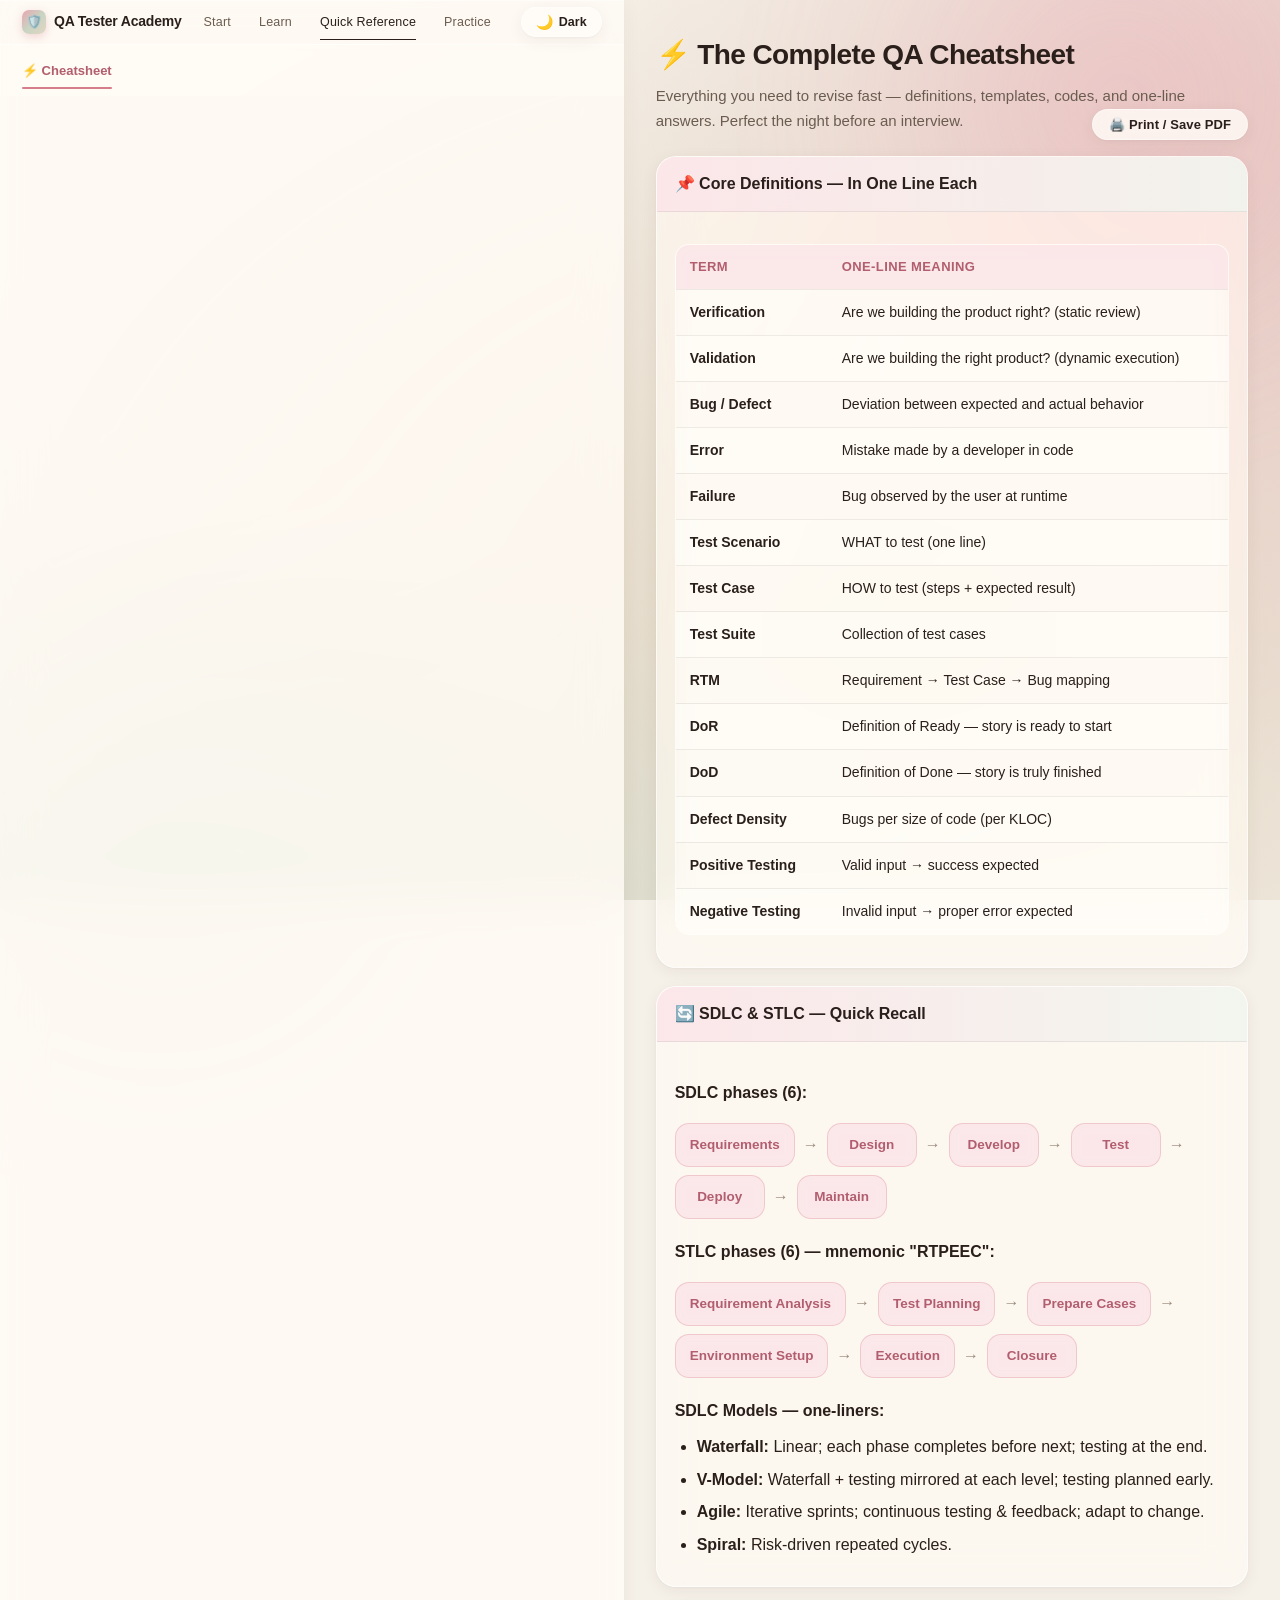
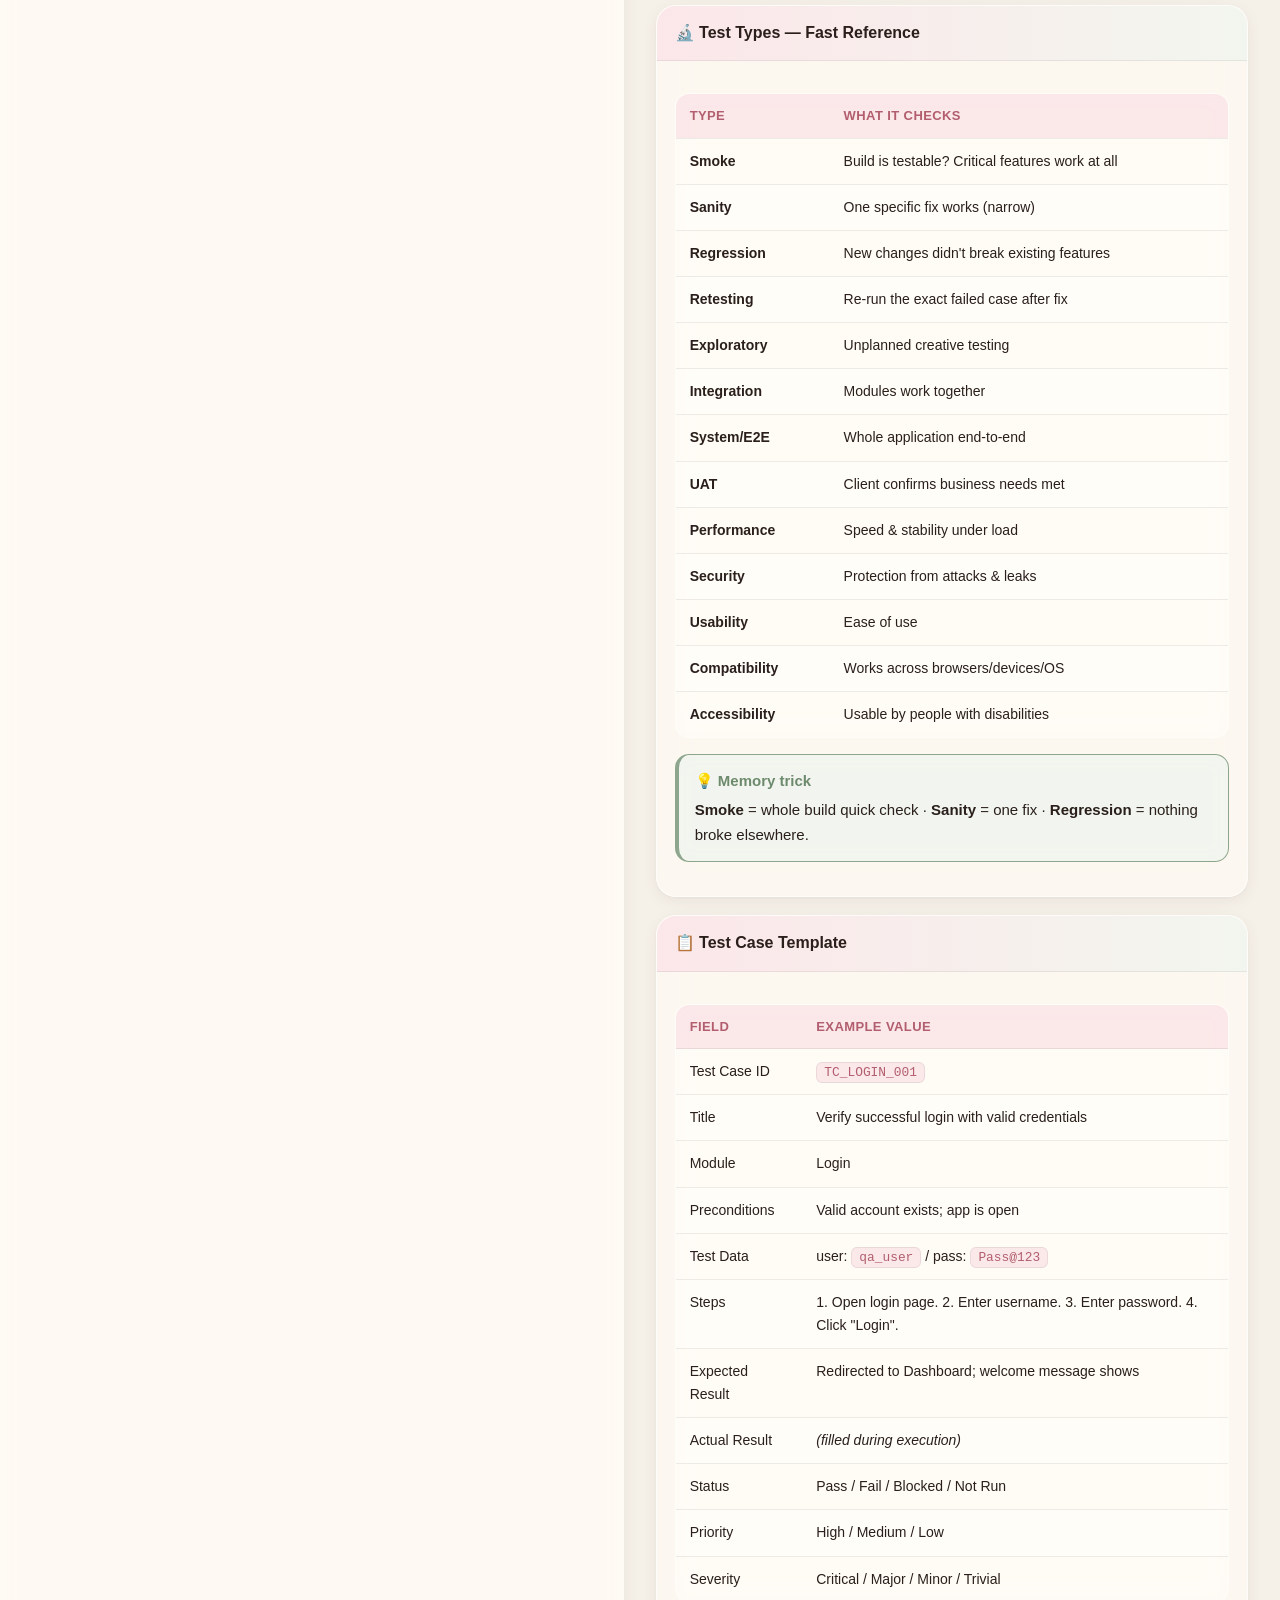
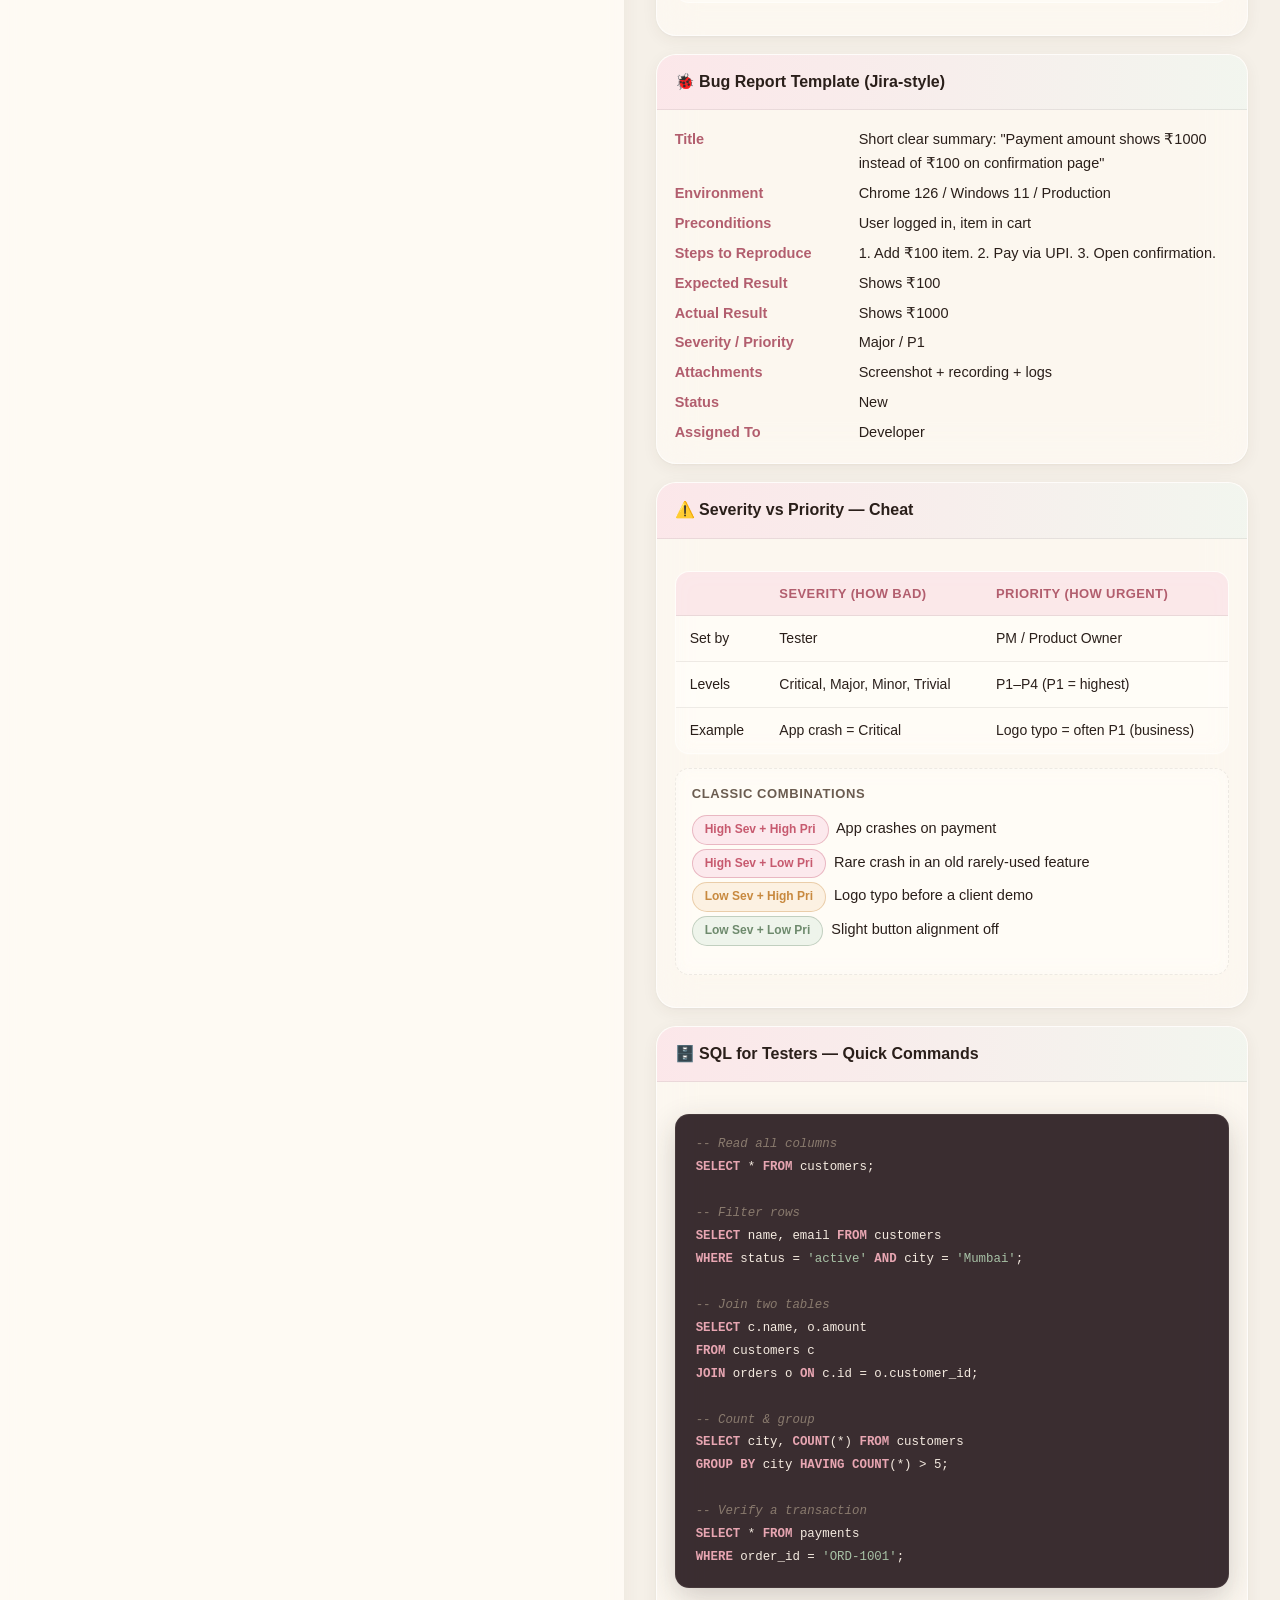
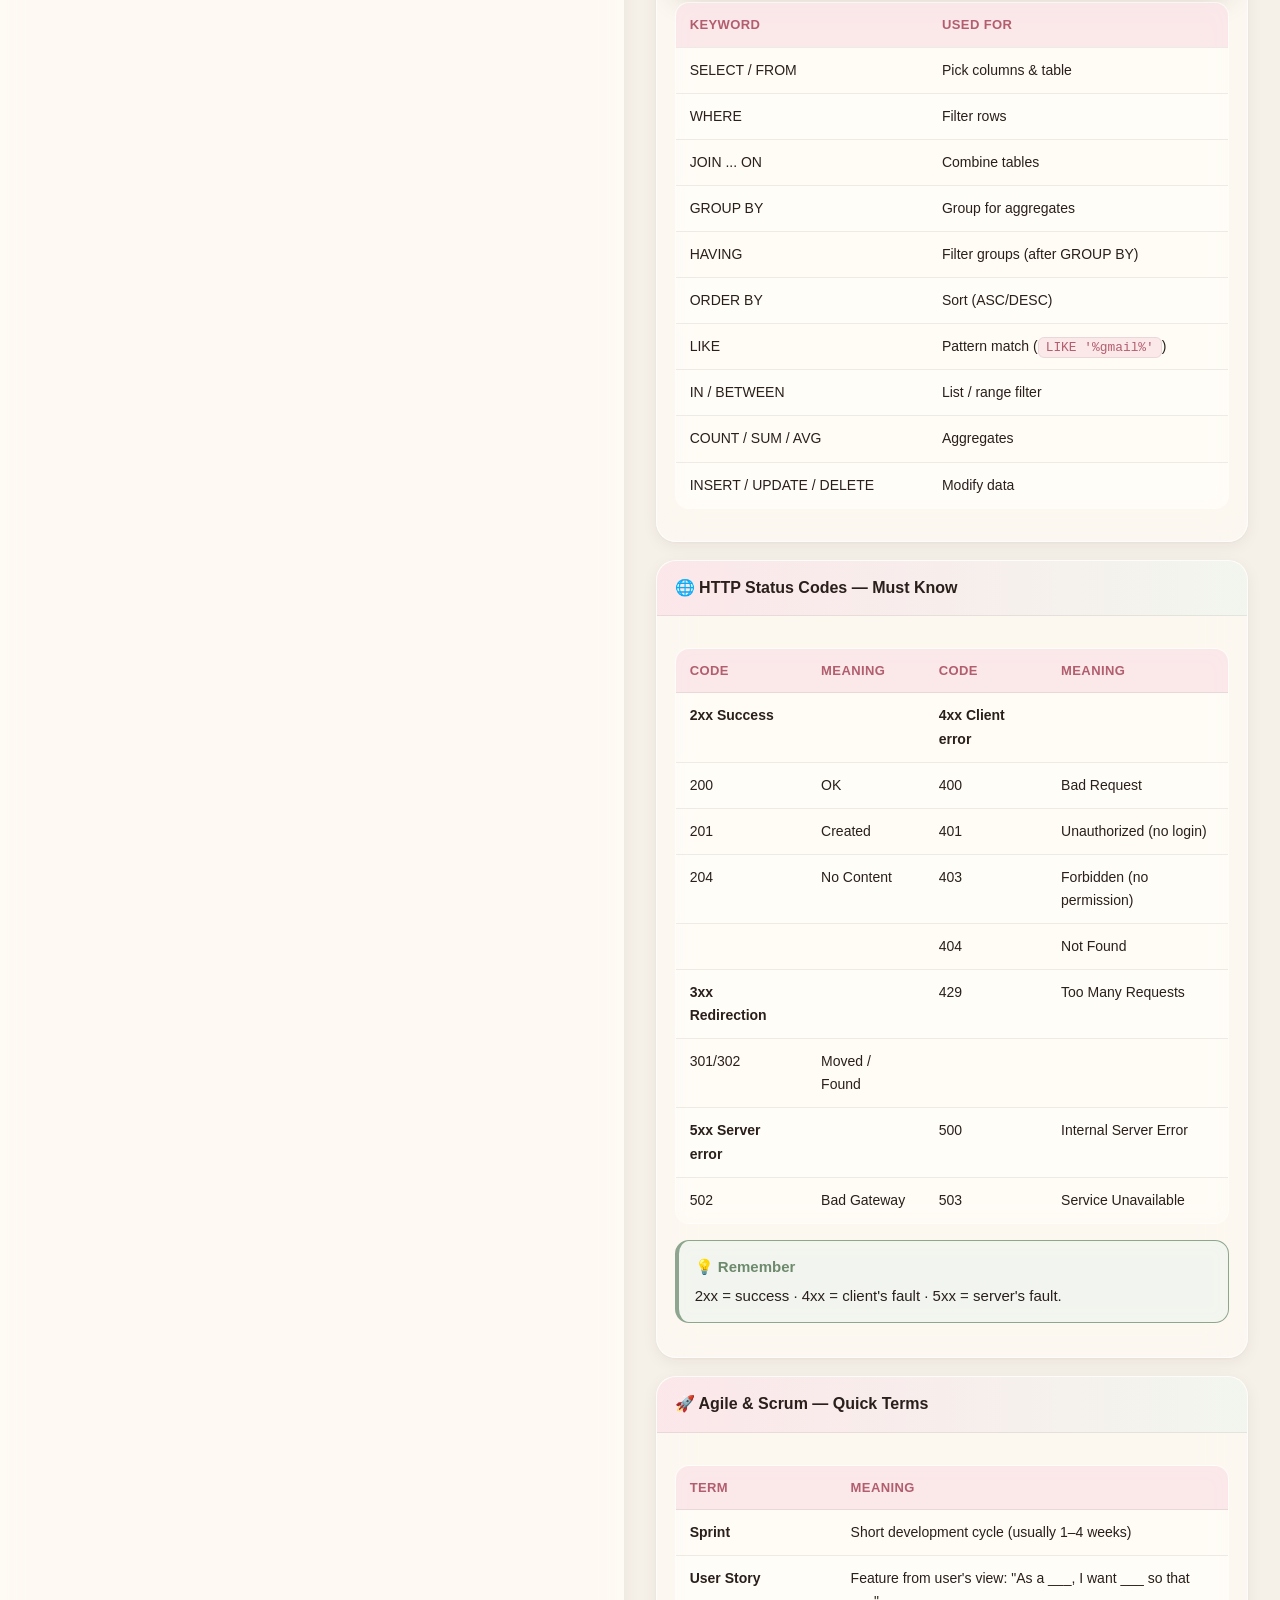
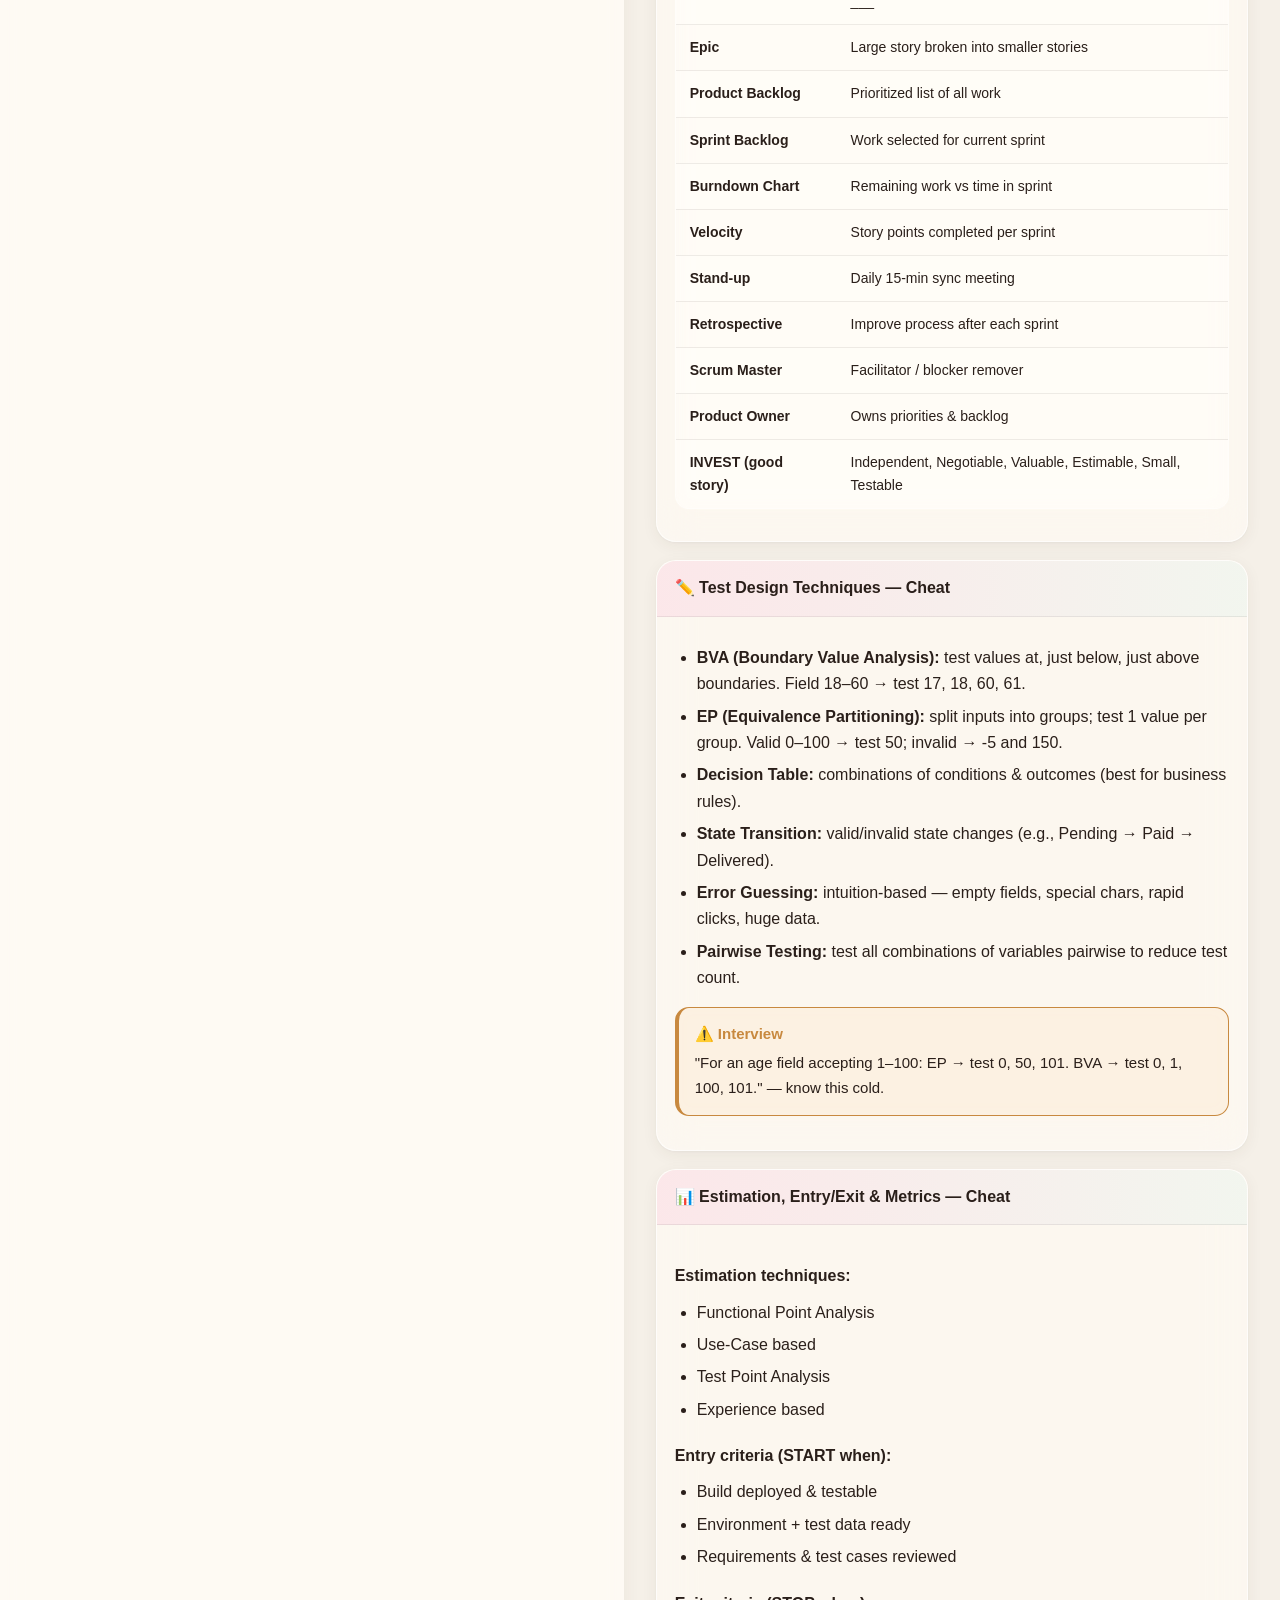
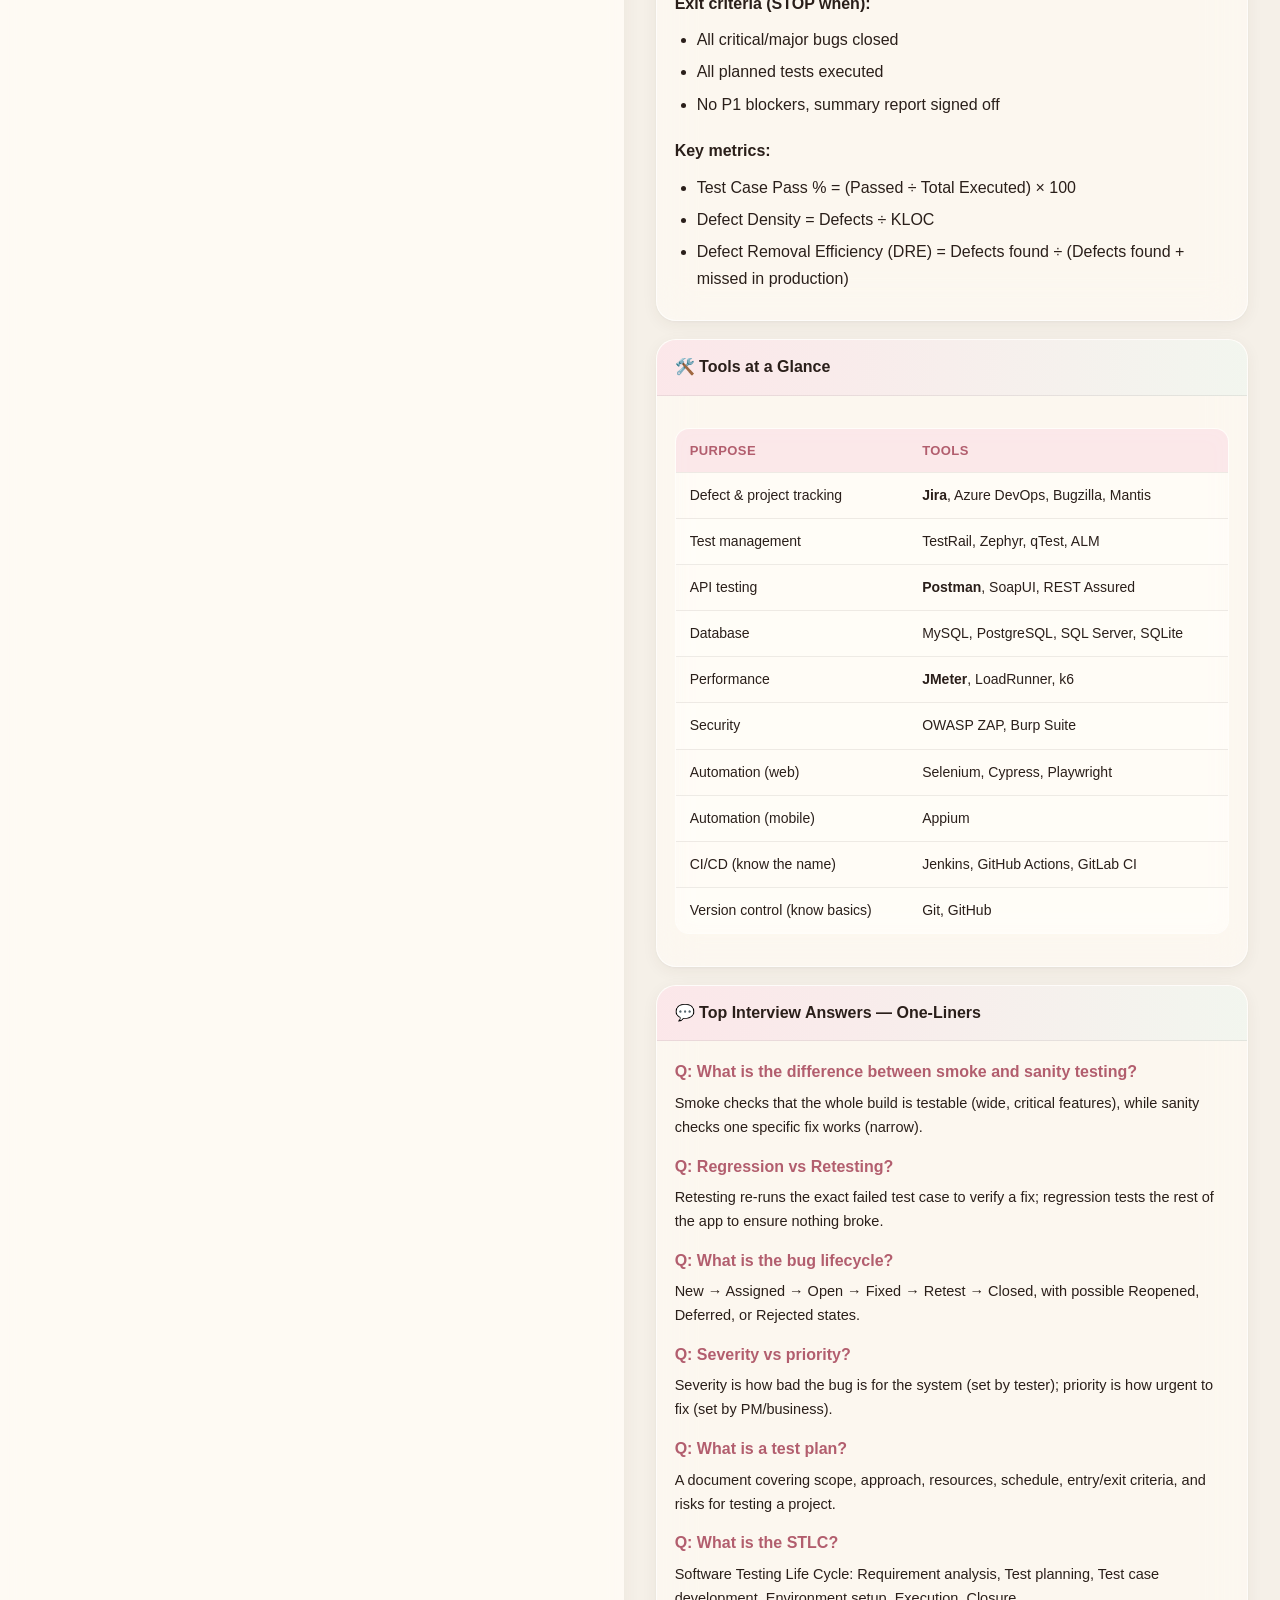
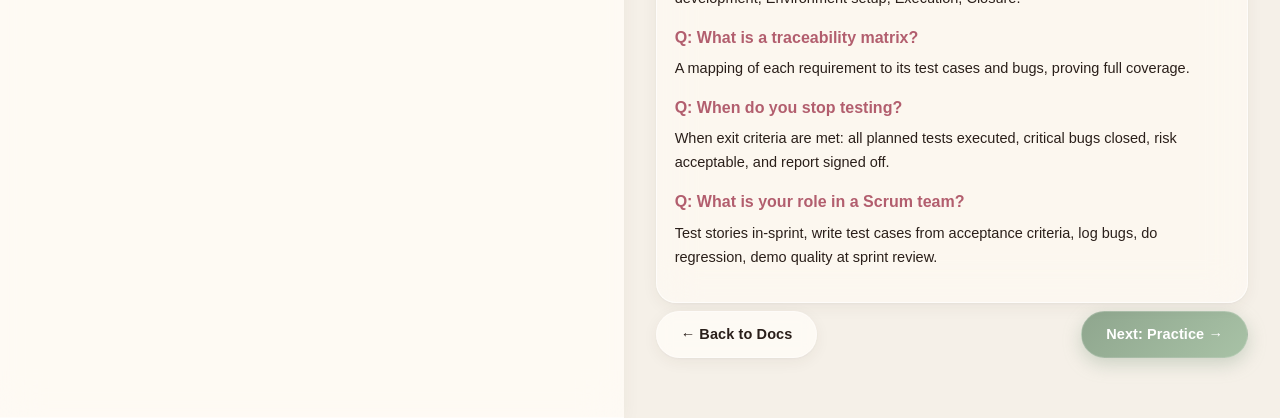
==== commit 406a65db: "Update site files" ====
--- a/cheatsheet.html
+++ b/cheatsheet.html
@@ -21,57 +21,33 @@
 <body>
 <div class="layout">
 
-  <!-- ============ SIDEBAR ============ -->
-  <aside class="sidebar">
-    <div class="sidebar-brand">
-      <div class="logo">🛡️</div>
-      <div>
-        <h1>QA Tester Academy</h1>
-        <small>Manual Testing Mastery</small>
+  <!-- ============ TOP NAV (Apple-style, two rows) ============ -->
+  <header class="topnav">
+    <div class="topnav-main">
+      <a class="topnav-logo" href="index.html">
+        <span class="topnav-logo-mark">🛡️</span>
+        <span class="topnav-logo-text">QA Tester Academy</span>
+      </a>
+      <button class="topnav-menu-btn" aria-label="Open menu">☰</button>
+      <nav class="topnav-sections" aria-label="Primary">
+        <a href="index.html" data-section="start" class="topnav-link">Start</a>
+        <a href="docs.html" data-section="learn" class="topnav-link">Learn</a>
+        <a href="cheatsheet.html" data-section="reference" class="topnav-link active">Quick Reference</a>
+        <a href="practice.html" data-section="practice" class="topnav-link">Practice</a>
+      </nav>
+      <div class="topnav-utils">
+        <button class="theme-toggle" id="themeToggle" title="Toggle dark / light mode" aria-label="Toggle theme">
+          <span class="ico">🌙</span><span class="label">Dark</span>
+        </button>
       </div>
     </div>
-    <nav class="sidebar-nav">
-      <div class="nav-label">Start</div>
-      <a href="index.html"><span class="ico">🏠</span> Dashboard</a>
-
-      <div class="nav-label">Learn (Docs)</div>
-      <a href="docs.html"><span class="ico">📘</span> All Concepts</a>
-      <a href="docs.html#sdlc"><span class="ico">🔄</span> SDLC &amp; Agile</a>
-      <a href="docs.html#stlc"><span class="ico">🧪</span> STLC</a>
-      <a href="docs.html#types"><span class="ico">🔬</span> Test Types</a>
-      <a href="docs.html#design"><span class="ico">✏️</span> Test Design</a>
-      <a href="docs.html#testcase"><span class="ico">📋</span> Test Cases</a>
-      <a href="docs.html#bug"><span class="ico">🐞</span> Bug Lifecycle</a>
-      <a href="docs.html#plan"><span class="ico">🗺️</span> Test Plan</a>
-      <a href="docs.html#tools"><span class="ico">🛠️</span> Tools</a>
-
-      <div class="nav-label">Quick Reference</div>
-      <a href="cheatsheet.html" class="active"><span class="ico">⚡</span> Cheatsheet</a>
-
-      <div class="nav-label">Practice</div>
-      <a href="practice.html"><span class="ico">📝</span> Quizzes</a>
-      <a href="practice.html#flashcards"><span class="ico">🃏</span> Flashcards</a>
-      <a href="practice.html#interview"><span class="ico">💬</span> Interview Q&amp;A</a>
-      <a href="practice.html#playground"><span class="ico">🎯</span> Bug Hunting</a>
+    <nav class="topnav-sub" aria-label="Section">
+      <a href="cheatsheet.html" class="topnav-sub-link active">⚡ Cheatsheet</a>
     </nav>
-    <div class="sidebar-foot">Build by you · Learn daily · Land a QA job</div>
-  </aside>
-  <div class="overlay"></div>
+  </header>
 
   <!-- ============ MAIN ============ -->
   <div class="main">
-    <header class="topbar">
-      <button class="menu-btn">☰</button>
-      <div>
-        <div class="page-title">⚡ Cheatsheet</div>
-        <div class="page-crumb">Home / Quick Reference</div>
-      </div>
-      <div class="topbar-spacer"></div>
-      <button class="theme-toggle" id="themeToggle" title="Toggle dark / light mode" aria-label="Toggle theme">
-        <span class="ico">🌙</span><span class="label">Dark</span>
-      </button>
-    </header>
-
     <div class="content">
       <h2 class="sec-title">⚡ The Complete QA Cheatsheet</h2>
       <p class="sec-sub">Everything you need to revise fast — definitions, templates, codes, and one-line answers.
--- a/css/styles.css
+++ b/css/styles.css
@@ -67,7 +67,8 @@
   --t-base: .32s;
   --t-slow: .55s;
 
-  --sidebar-w: 260px;
+  --topnav-h: 44px;
+  --topnav-sub-h: 52px;
   --font: "Segoe UI", -apple-system, BlinkMacSystemFont, Roboto, Helvetica, Arial, sans-serif;
   --mono: "Cascadia Code", "Consolas", "Courier New", monospace;
 }
@@ -119,7 +120,7 @@
 /* ---------- Reset ---------- */
 * { margin: 0; padding: 0; box-sizing: border-box; }
 
-html { scroll-behavior: smooth; scroll-padding-top: 80px; }
+html { scroll-behavior: smooth; scroll-padding-top: 120px; }
 
 body {
   font-family: var(--font);
@@ -186,109 +187,91 @@
 
 .layout { display: flex; min-height: 100vh; }
 
-/* ---------- Sidebar (plum-charcoal in dark, warm ink in light) ---------- */
-.sidebar {
-  width: var(--sidebar-w);
-  background: linear-gradient(180deg,
-    rgba(42, 28, 32, 0.78) 0%,
-    rgba(58, 38, 42, 0.72) 100%);
-  -webkit-backdrop-filter: blur(var(--glass-blur)) saturate(var(--glass-saturate));
-  backdrop-filter: blur(var(--glass-blur)) saturate(var(--glass-saturate));
-  color: #F5EBE0;
-  position: fixed;
-  top: 0; left: 0; bottom: 0;
-  overflow-y: auto;
+/* ---------- Top nav (Apple-style, two rows) ---------- */
+.topnav {
+  position: sticky;
+  top: 0;
   z-index: 50;
-  transition: transform var(--t-base) var(--ease);
-  display: flex;
-  flex-direction: column;
-  border-right: 1px solid rgba(245, 235, 224, 0.10);
-  box-shadow: 6px 0 32px rgba(42, 28, 32, 0.18);
-}
-.sidebar::-webkit-scrollbar { width: 6px; }
-.sidebar::-webkit-scrollbar-thumb { background: rgba(214, 125, 140, 0.5); border-radius: 3px; }
-
-.sidebar-brand {
-  padding: 20px 18px 16px;
-  border-bottom: 1px solid rgba(245, 235, 224, 0.10);
-  display: flex;
-  align-items: center;
-  gap: 10px;
-}
-.sidebar-brand .logo {
-  width: 44px; height: 44px;
-  background: linear-gradient(135deg, #E8A6B2, #C9D4C2, #E2D6C4);
-  border-radius: 12px;
-  display: grid; place-items: center;
-  font-size: 20px;
-  flex-shrink: 0;
-  box-shadow: 0 6px 18px rgba(214, 125, 140, 0.40);
-  animation: float 6s ease-in-out infinite;
-}
-.sidebar-brand h1 { font-size: 16px; color: #fff; line-height: 1.2; }
-.sidebar-brand small { font-size: 11px; color: #E8C7C2; letter-spacing: .5px; }
-
-.sidebar-nav { padding: 12px 10px 20px; flex: 1; }
-.sidebar-nav .nav-label {
-  font-size: 10.5px; text-transform: uppercase; letter-spacing: 1.2px;
-  color: #E8C7C2; padding: 14px 10px 6px; font-weight: 700;
-}
-.sidebar-nav a {
-  display: flex; align-items: center; gap: 10px;
-  color: #EAD9CB; text-decoration: none;
-  padding: 9px 12px; border-radius: 12px;
-  font-size: 14px; margin-bottom: 2px;
-  transition: background var(--t-fast) var(--ease),
-              color var(--t-fast) var(--ease),
-              transform var(--t-fast) var(--ease);
-}
-.sidebar-nav a:hover { background: rgba(255, 255, 255, 0.08); color: #fff; transform: translateX(2px); }
-.sidebar-nav a.active {
-  background: linear-gradient(135deg, rgba(214, 125, 140, 0.95), rgba(232, 166, 178, 0.85));
-  color: #fff; font-weight: 600;
-  box-shadow: 0 6px 20px rgba(214, 125, 140, 0.40);
-}
-.sidebar-nav a .ico { font-size: 16px; width: 22px; text-align: center; }
-
-.sidebar-foot {
-  padding: 14px 18px;
-  font-size: 11.5px; color: #E8C7C2;
-  border-top: 1px solid rgba(245, 235, 224, 0.10);
-  text-align: center;
-}
-
-/* ---------- Main ---------- */
-.main { flex: 1; margin-left: var(--sidebar-w); min-width: 0; display: flex; flex-direction: column; }
-
-.topbar {
-  background: var(--card);
+  background: var(--card-strong);
   -webkit-backdrop-filter: blur(var(--glass-blur)) saturate(var(--glass-saturate));
   backdrop-filter: blur(var(--glass-blur)) saturate(var(--glass-saturate));
   border-bottom: var(--glass-border-soft);
-  padding: 0 24px;
-  height: 64px;
-  display: flex; align-items: center; gap: 14px;
-  position: sticky; top: 0; z-index: 40;
   box-shadow: 0 1px 0 rgba(255, 255, 255, 0.5) inset, 0 4px 18px rgba(74, 50, 40, 0.05);
 }
-.topbar .page-title { font-size: 17px; font-weight: 700; letter-spacing: -0.2px; }
-.topbar .page-crumb { font-size: 12.5px; color: var(--text-muted); }
-
-.menu-btn {
-  display: none;
-  background: var(--card-strong);
-  -webkit-backdrop-filter: blur(8px);
-  backdrop-filter: blur(8px);
-  border: var(--glass-border-soft);
-  border-radius: 10px;
-  padding: 6px 10px; font-size: 18px; cursor: pointer;
+
+.topnav-main {
+  height: var(--topnav-h);
+  padding: 0 22px;
+  display: flex;
+  align-items: center;
+  gap: 22px;
+  max-width: 1200px;
+  margin: 0 auto;
+}
+
+.topnav-logo {
+  display: inline-flex;
+  align-items: center;
+  gap: 8px;
+  text-decoration: none;
   color: var(--text);
-  transition: background var(--t-fast) var(--ease), transform var(--t-fast) var(--ease);
-}
-.menu-btn:hover { background: var(--card-strong); transform: scale(1.05); }
-
-/* Theme toggle (top-right) */
-.topbar-spacer { flex: 1; }
+  font-size: 14px;
+  font-weight: 600;
+  letter-spacing: -0.2px;
+  flex-shrink: 0;
+}
+.topnav-logo-mark {
+  width: 24px; height: 24px;
+  display: grid; place-items: center;
+  background: linear-gradient(135deg, #E8A6B2, #C9D4C2, #E2D6C4);
+  border-radius: 7px;
+  font-size: 13px;
+  box-shadow: 0 3px 10px rgba(214, 125, 140, 0.30);
+}
+.topnav-logo-text { white-space: nowrap; }
+
+.topnav-sections {
+  display: flex;
+  align-items: center;
+  gap: 28px;
+  flex: 1;
+  justify-content: flex-end;
+  margin-right: 8px;
+}
+.topnav-link {
+  position: relative;
+  color: var(--text-muted);
+  text-decoration: none;
+  font-size: 12.5px;
+  font-weight: 500;
+  letter-spacing: 0.2px;
+  padding: 6px 0;
+  white-space: nowrap;
+  transition: color var(--t-fast) var(--ease);
+}
+.topnav-link::after {
+  content: "";
+  position: absolute;
+  left: 0; right: 0; bottom: -2px;
+  height: 1px;
+  background: var(--text);
+  transform: scaleX(0);
+  transform-origin: center;
+  transition: transform var(--t-fast) var(--ease);
+}
+.topnav-link:hover { color: var(--text); }
+.topnav-link:hover::after { transform: scaleX(1); }
+.topnav-link.active { color: var(--text); }
+.topnav-link.active::after { transform: scaleX(1); }
+
+.topnav-utils {
+  display: inline-flex;
+  align-items: center;
+  gap: 8px;
+  margin-left: auto;
+}
+.topnav-utils .theme-toggle { margin: 0; }
+
 .theme-toggle {
   background: var(--card-strong);
   -webkit-backdrop-filter: blur(8px);
@@ -308,18 +291,67 @@
 .theme-toggle:active { transform: translateY(0); }
 .theme-toggle .label { font-size: 12.5px; }
 
+/* Row 2 — sub-nav */
+.topnav-sub {
+  height: var(--topnav-sub-h);
+  padding: 0 22px;
+  display: flex;
+  align-items: center;
+  gap: 22px;
+  max-width: 1200px;
+  margin: 0 auto;
+  border-top: var(--glass-border-soft);
+  background: var(--bg-soft);
+  overflow-x: auto;
+  -webkit-overflow-scrolling: touch;
+  scrollbar-width: none;
+}
+.topnav-sub::-webkit-scrollbar { display: none; }
+
+.topnav-sub-link {
+  position: relative;
+  color: var(--text-muted);
+  text-decoration: none;
+  font-size: 13px;
+  font-weight: 500;
+  padding: 8px 0;
+  white-space: nowrap;
+  transition: color var(--t-fast) var(--ease);
+}
+.topnav-sub-link::after {
+  content: "";
+  position: absolute;
+  left: 0; right: 0; bottom: 0;
+  height: 2px;
+  background: var(--primary);
+  border-radius: 2px;
+  transform: scaleX(0);
+  transform-origin: center;
+  transition: transform var(--t-fast) var(--ease);
+}
+.topnav-sub-link:hover { color: var(--text); }
+.topnav-sub-link:hover::after { transform: scaleX(0.6); }
+.topnav-sub-link.active { color: var(--primary-dark); font-weight: 600; }
+.topnav-sub-link.active::after { transform: scaleX(1); }
+
+/* Mobile menu button (hidden on desktop) */
+.topnav-menu-btn {
+  display: none;
+  background: transparent;
+  border: var(--glass-border-soft);
+  border-radius: 10px;
+  padding: 4px 10px;
+  font-size: 16px;
+  cursor: pointer;
+  color: var(--text);
+  transition: background var(--t-fast) var(--ease);
+}
+.topnav-menu-btn:hover { background: var(--card-strong); }
+
+/* ---------- Main ---------- */
+.main { flex: 1; min-width: 0; display: flex; flex-direction: column; }
+
 .content { padding: 32px 32px 60px; max-width: 1100px; width: 100%; margin: 0 auto; }
-
-/* ---------- Overlay (mobile) ---------- */
-.overlay {
-  display: none; position: fixed; inset: 0;
-  background: rgba(42, 31, 26, 0.45);
-  -webkit-backdrop-filter: blur(4px);
-  backdrop-filter: blur(4px);
-  z-index: 45;
-  transition: opacity var(--t-base) var(--ease);
-}
-.overlay.show { display: block; }
 
 /* ---------- Typography ---------- */
 h2.sec-title {
@@ -366,7 +398,7 @@
   padding: 30px;
   box-shadow: var(--shadow);
   margin-bottom: 24px;
-  scroll-margin-top: 80px;
+  scroll-margin-top: 120px;
   animation: rise var(--t-slow) var(--ease-out) both;
   transition: transform var(--t-base) var(--ease), box-shadow var(--t-base) var(--ease);
 }
@@ -877,7 +909,7 @@
   box-shadow: 0 6px 18px rgba(214, 125, 140, 0.40);
   transform: translateY(-1px);
 }
-.tab-panel { display: none; padding: 20px 0; scroll-margin-top: 76px; animation: fadeIn var(--t-base) var(--ease); }
+.tab-panel { display: none; padding: 20px 0; scroll-margin-top: 120px; animation: fadeIn var(--t-base) var(--ease); }
 .tab-panel.active { display: block; }
 
 /* ---------- Misc ---------- */
@@ -941,10 +973,35 @@
 
 /* ---------- Responsive ---------- */
 @media (max-width: 900px) {
-  .sidebar { transform: translateX(-100%); }
-  .sidebar.open { transform: translateX(0); box-shadow: 6px 0 32px rgba(42, 28, 32, 0.20); }
-  .main { margin-left: 0; }
-  .menu-btn { display: block; }
+  .topnav-main { padding: 0 14px; gap: 10px; }
+  .topnav-logo-text { display: none; }
+  .topnav-sections {
+    display: none;
+    position: absolute;
+    top: var(--topnav-h);
+    left: 0; right: 0;
+    flex-direction: column;
+    align-items: stretch;
+    gap: 0;
+    background: var(--card-strong);
+    -webkit-backdrop-filter: blur(var(--glass-blur)) saturate(var(--glass-saturate));
+    backdrop-filter: blur(var(--glass-blur)) saturate(var(--glass-saturate));
+    border-bottom: var(--glass-border-soft);
+    padding: 8px 0;
+    margin: 0;
+    z-index: 49;
+  }
+  .topnav-sections.open { display: flex; }
+  .topnav-sections .topnav-link {
+    padding: 12px 22px;
+    font-size: 14px;
+  }
+  .topnav-sections .topnav-link::after { display: none; }
+  .topnav-menu-btn { display: inline-block; order: 2; }
+  .topnav-logo { order: 1; }
+  .topnav-utils { order: 3; margin-left: auto; }
+  .topnav-sub { padding: 0 14px; gap: 16px; }
+  .topnav-sub-link { font-size: 12.5px; }
   .content { padding: 20px 16px 50px; }
   .hero { padding: 28px 24px; }
   .hero h2 { font-size: 22px; }
@@ -954,8 +1011,7 @@
 }
 
 @media print {
-  .sidebar, .topbar, .menu-btn, .btn, body::before, body::after { display: none !important; }
-  .main { margin: 0; }
+  .topnav, .btn, body::before, body::after { display: none !important; }
   body { background: #fff; }
   .card, .doc-section, .cs-card { box-shadow: none; backdrop-filter: none; background: #fff; }
 }
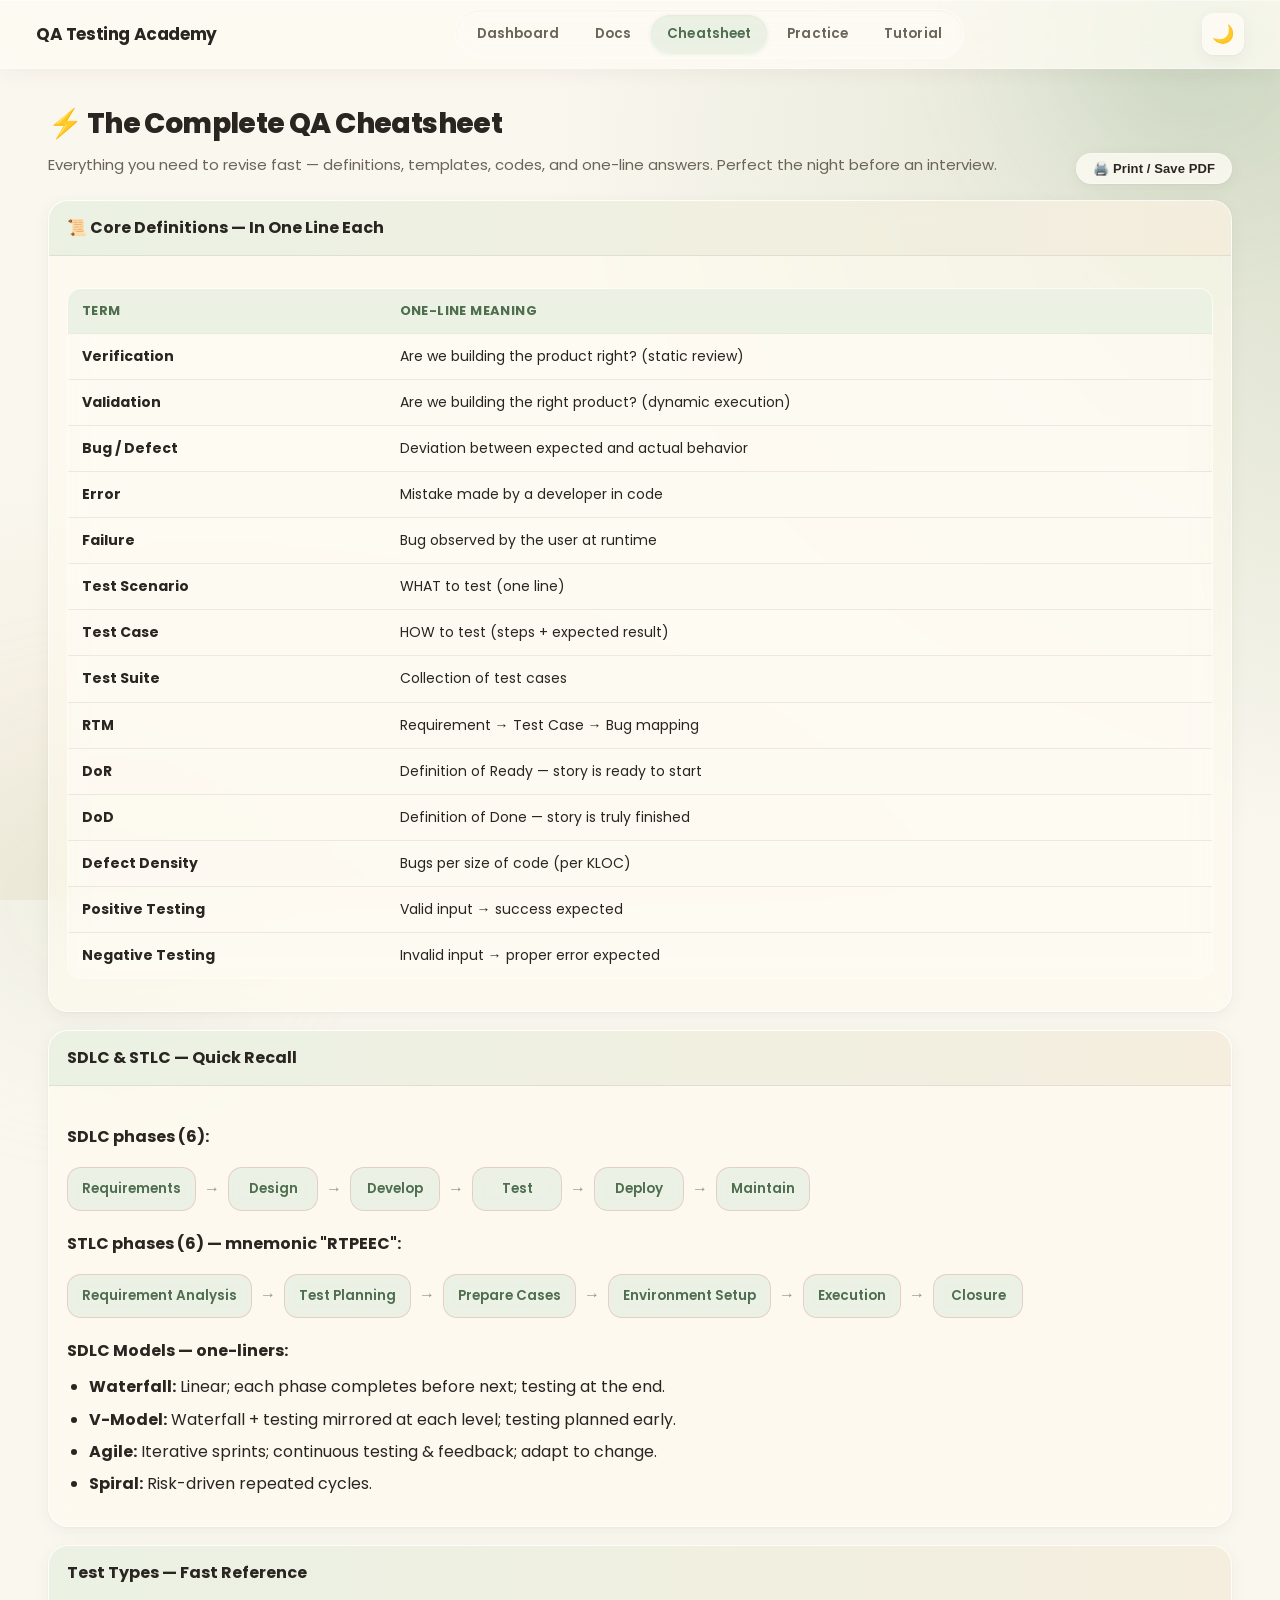
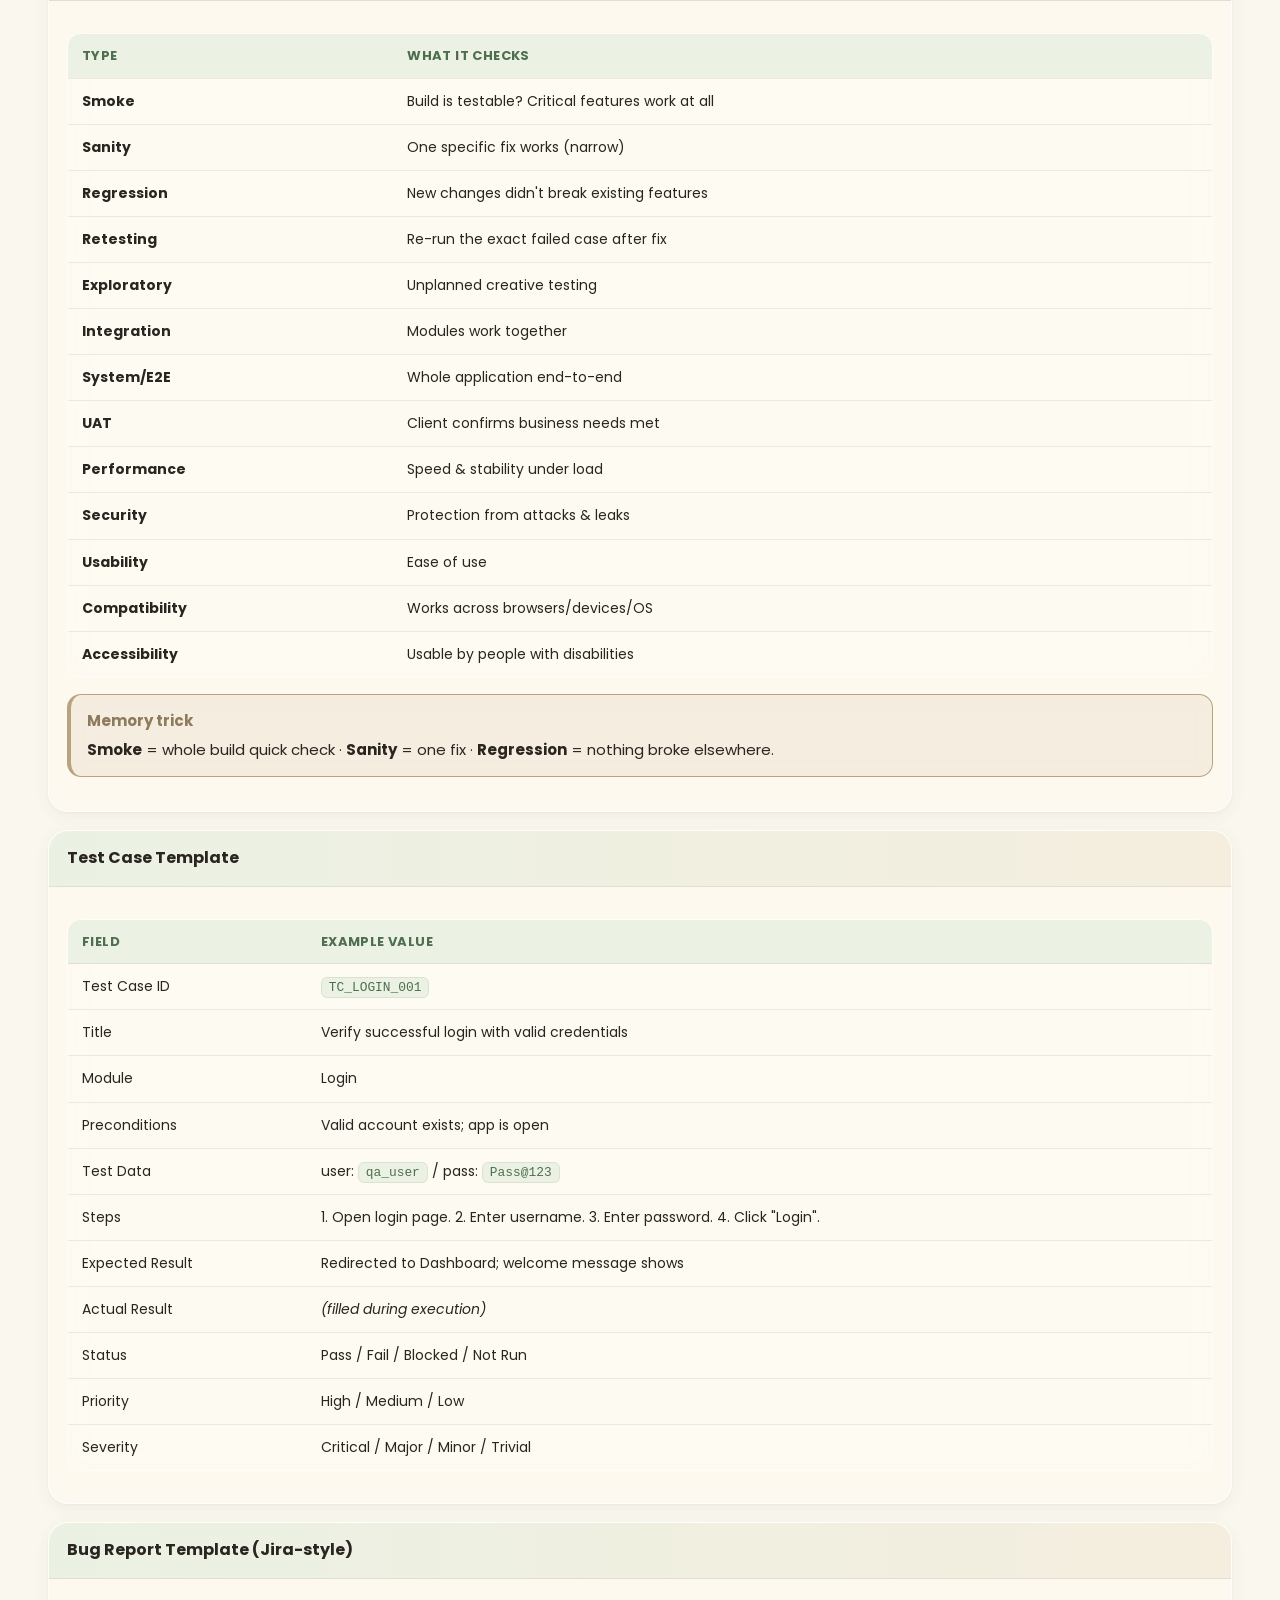
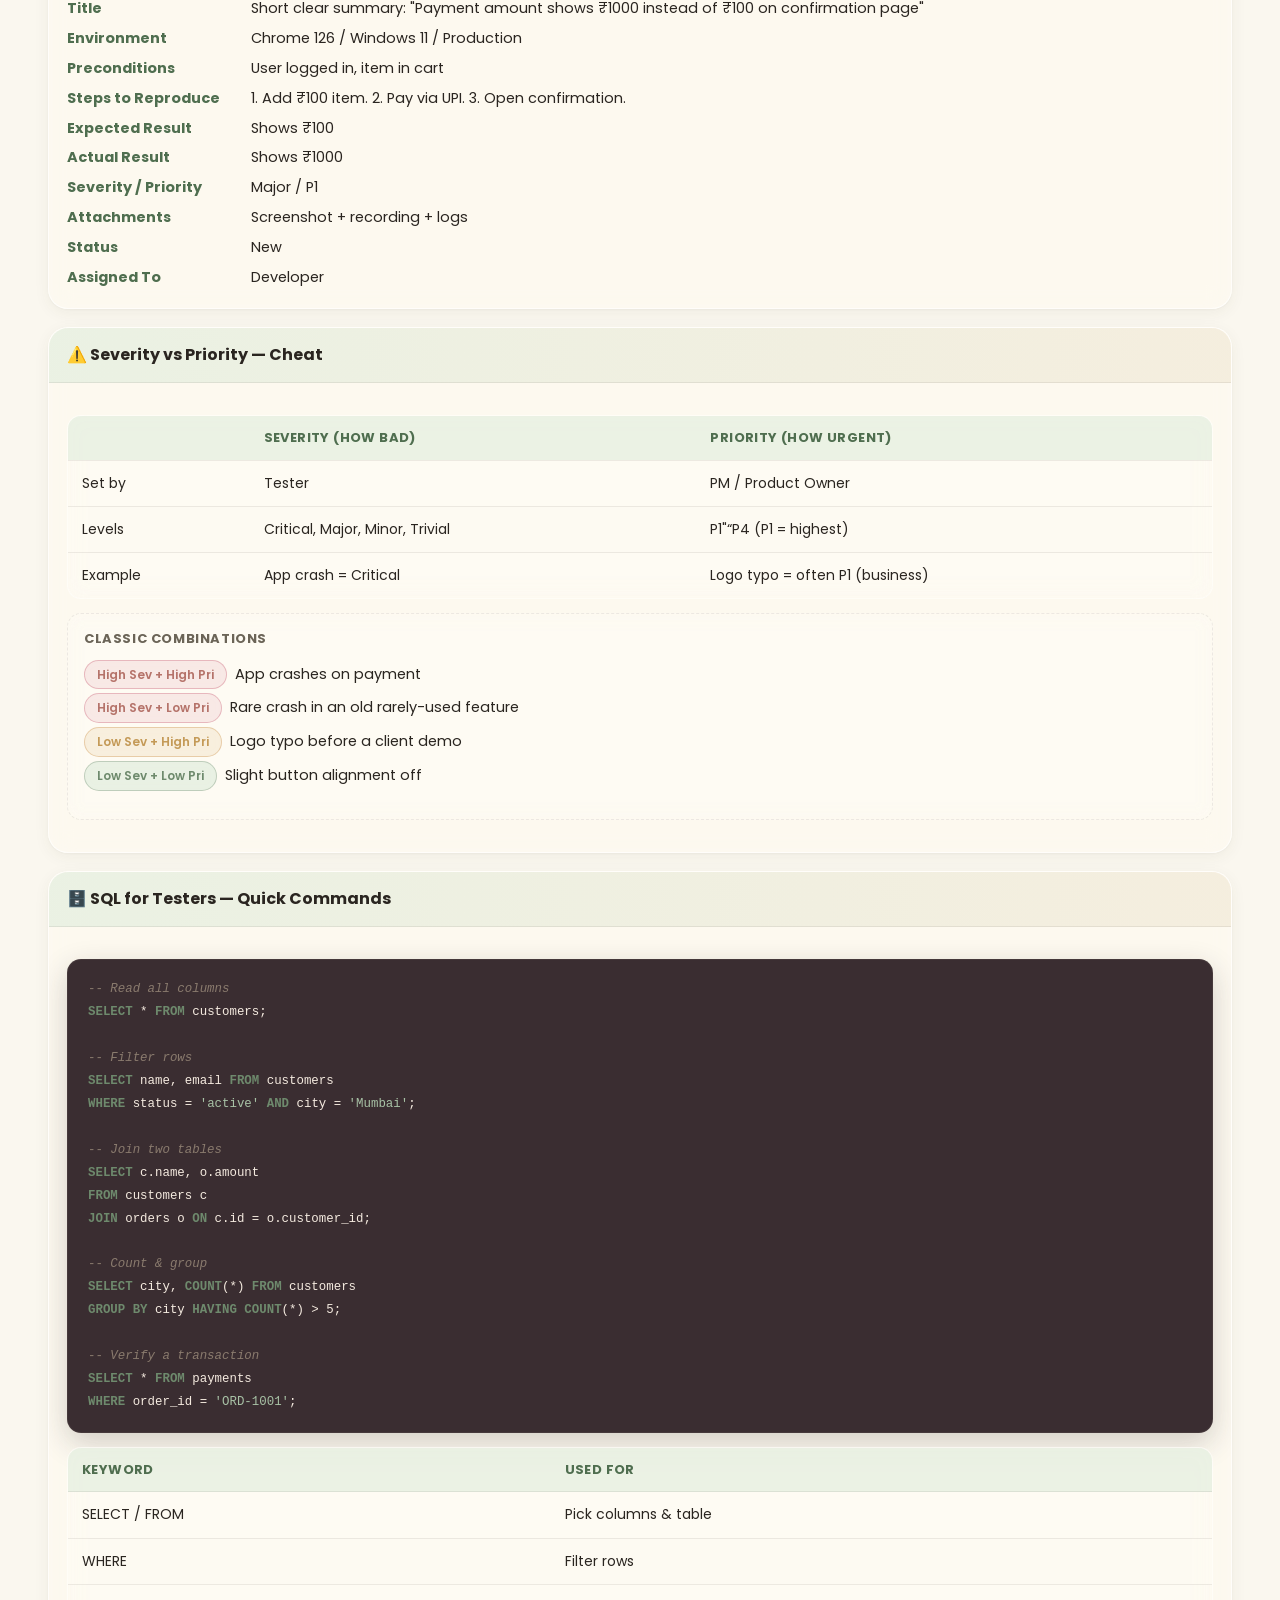
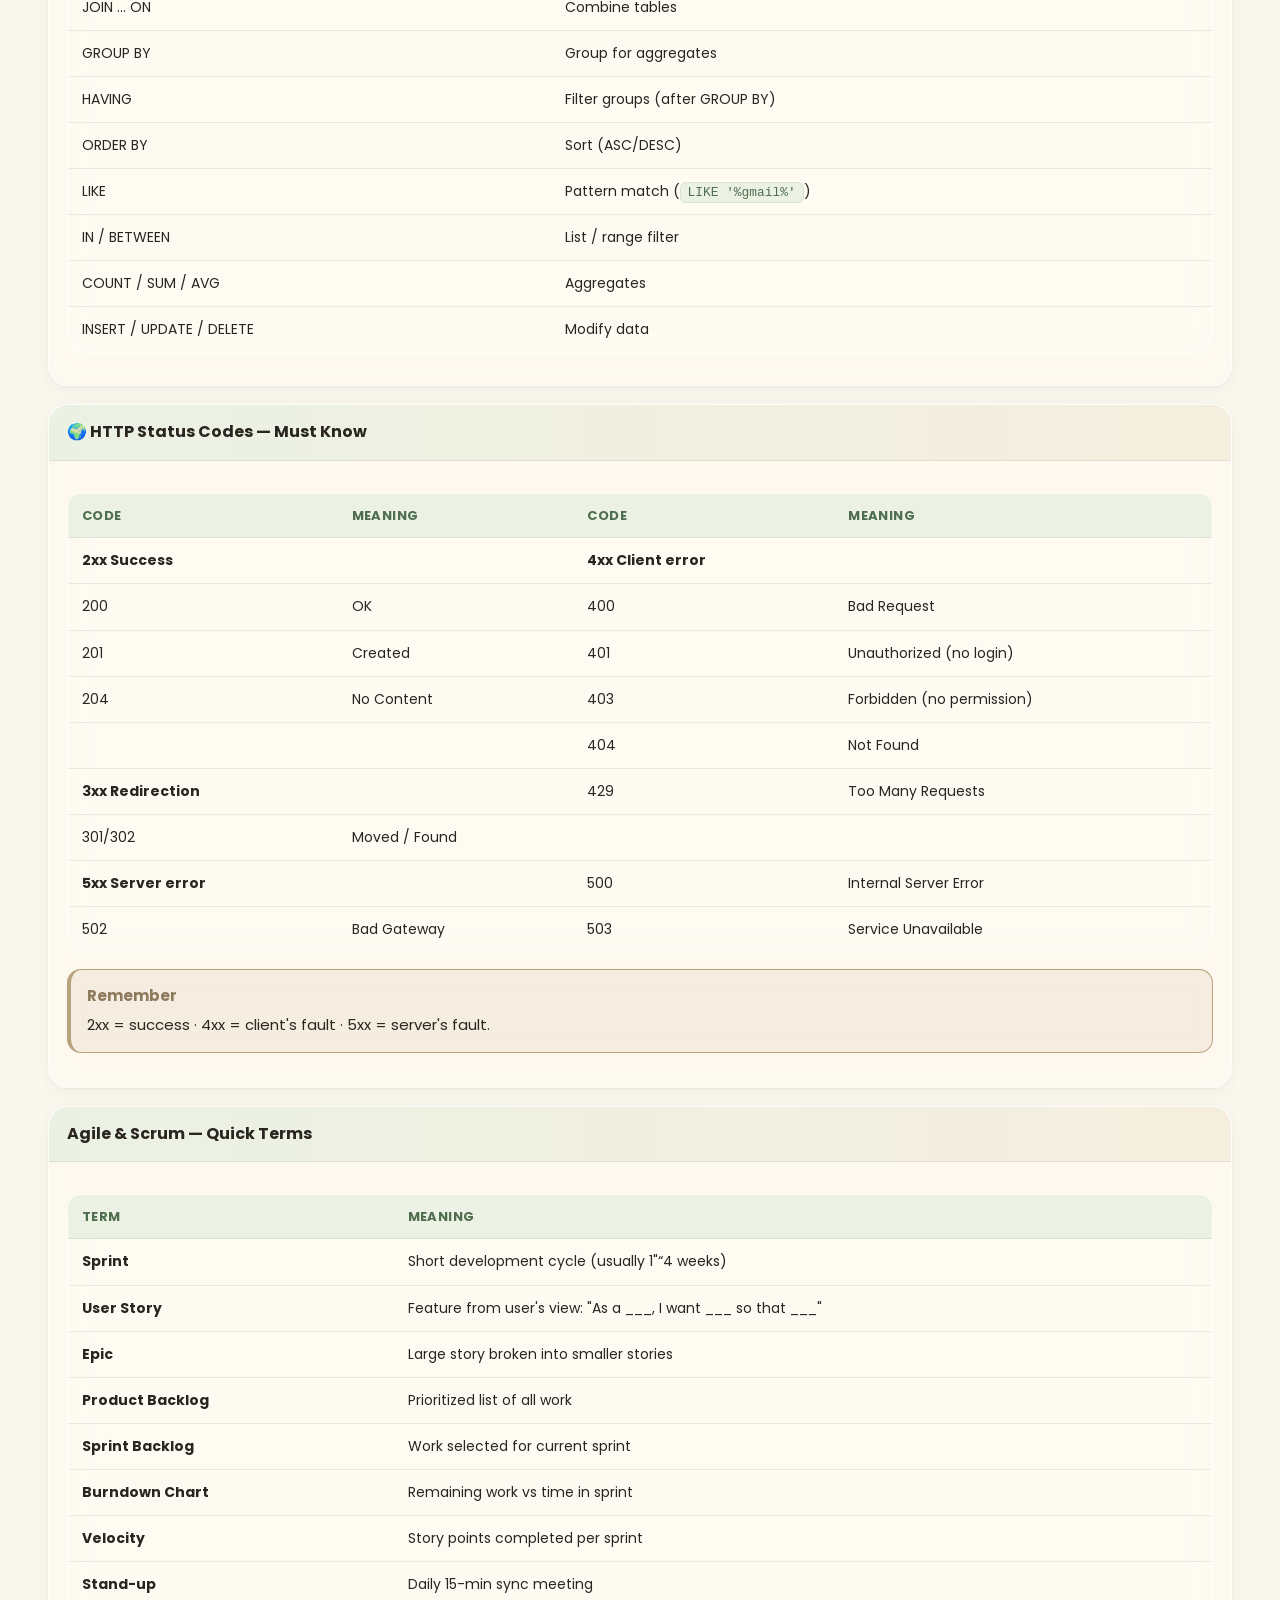
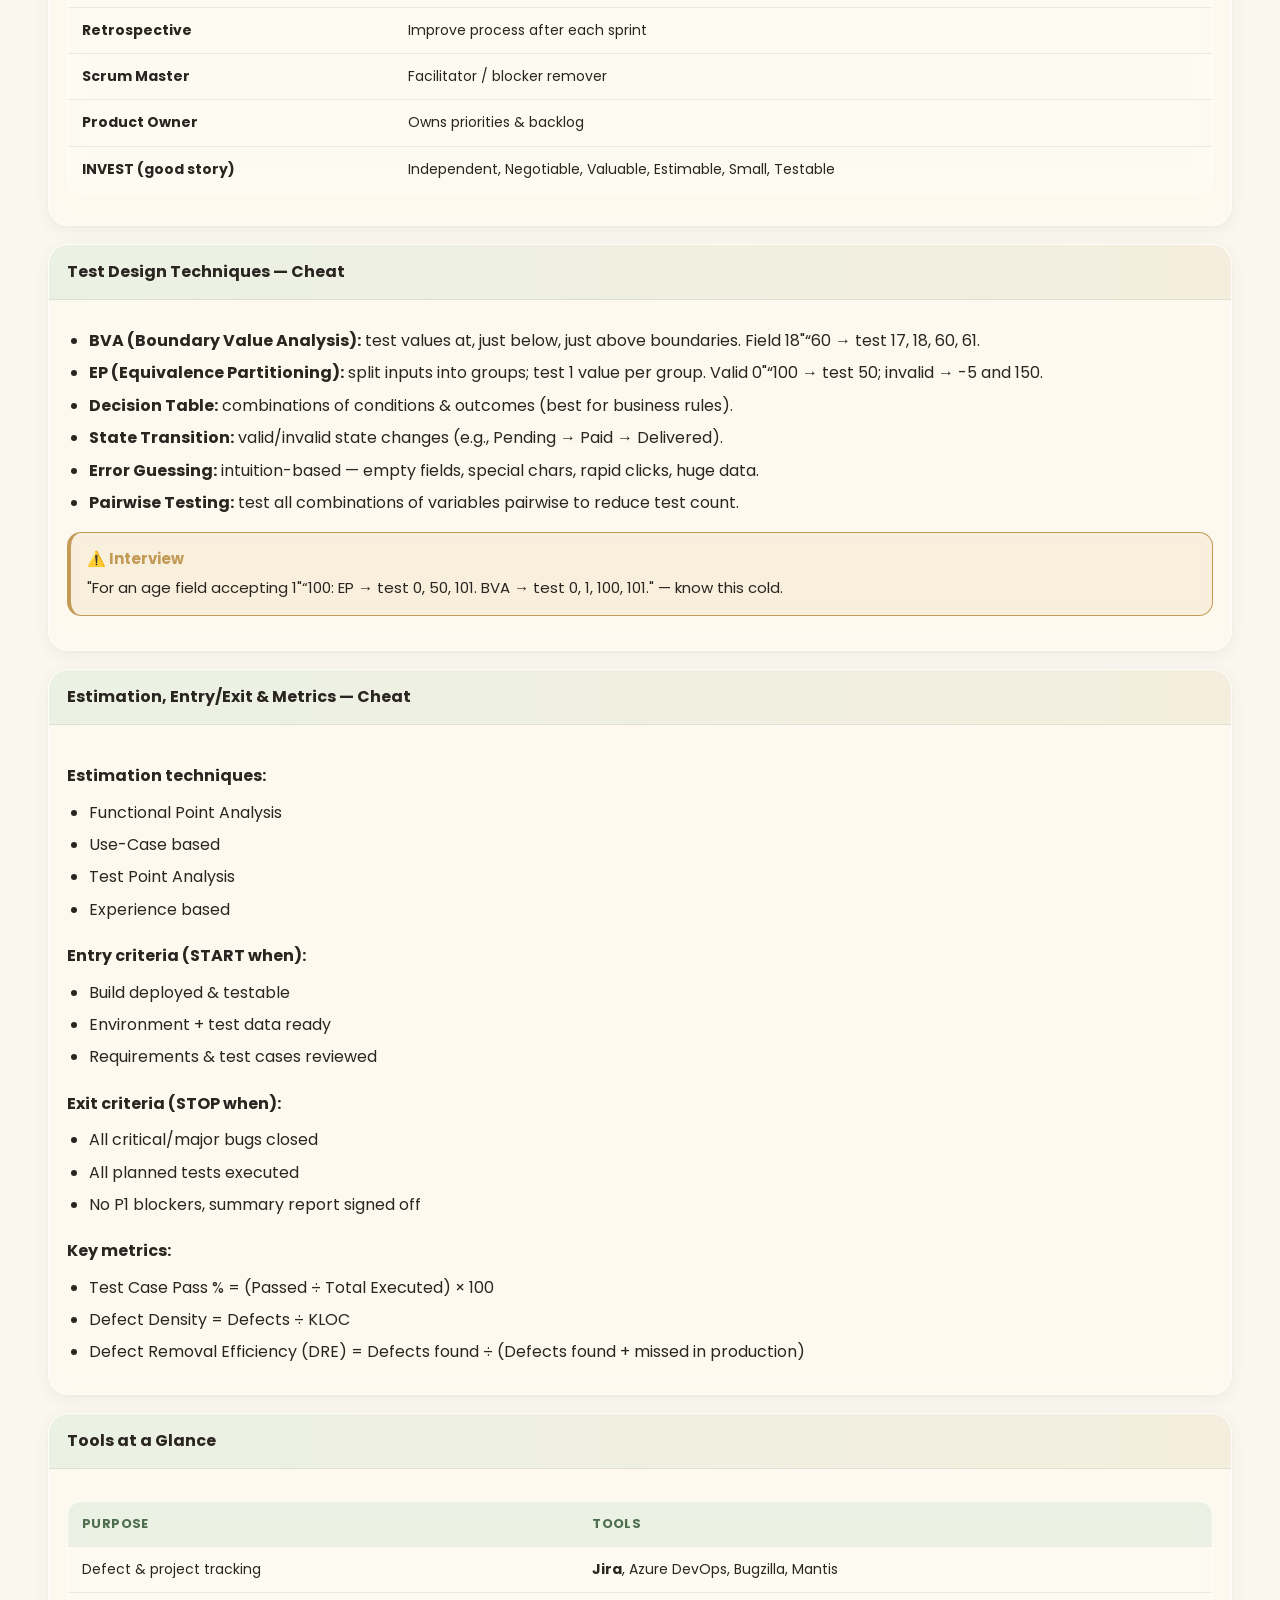
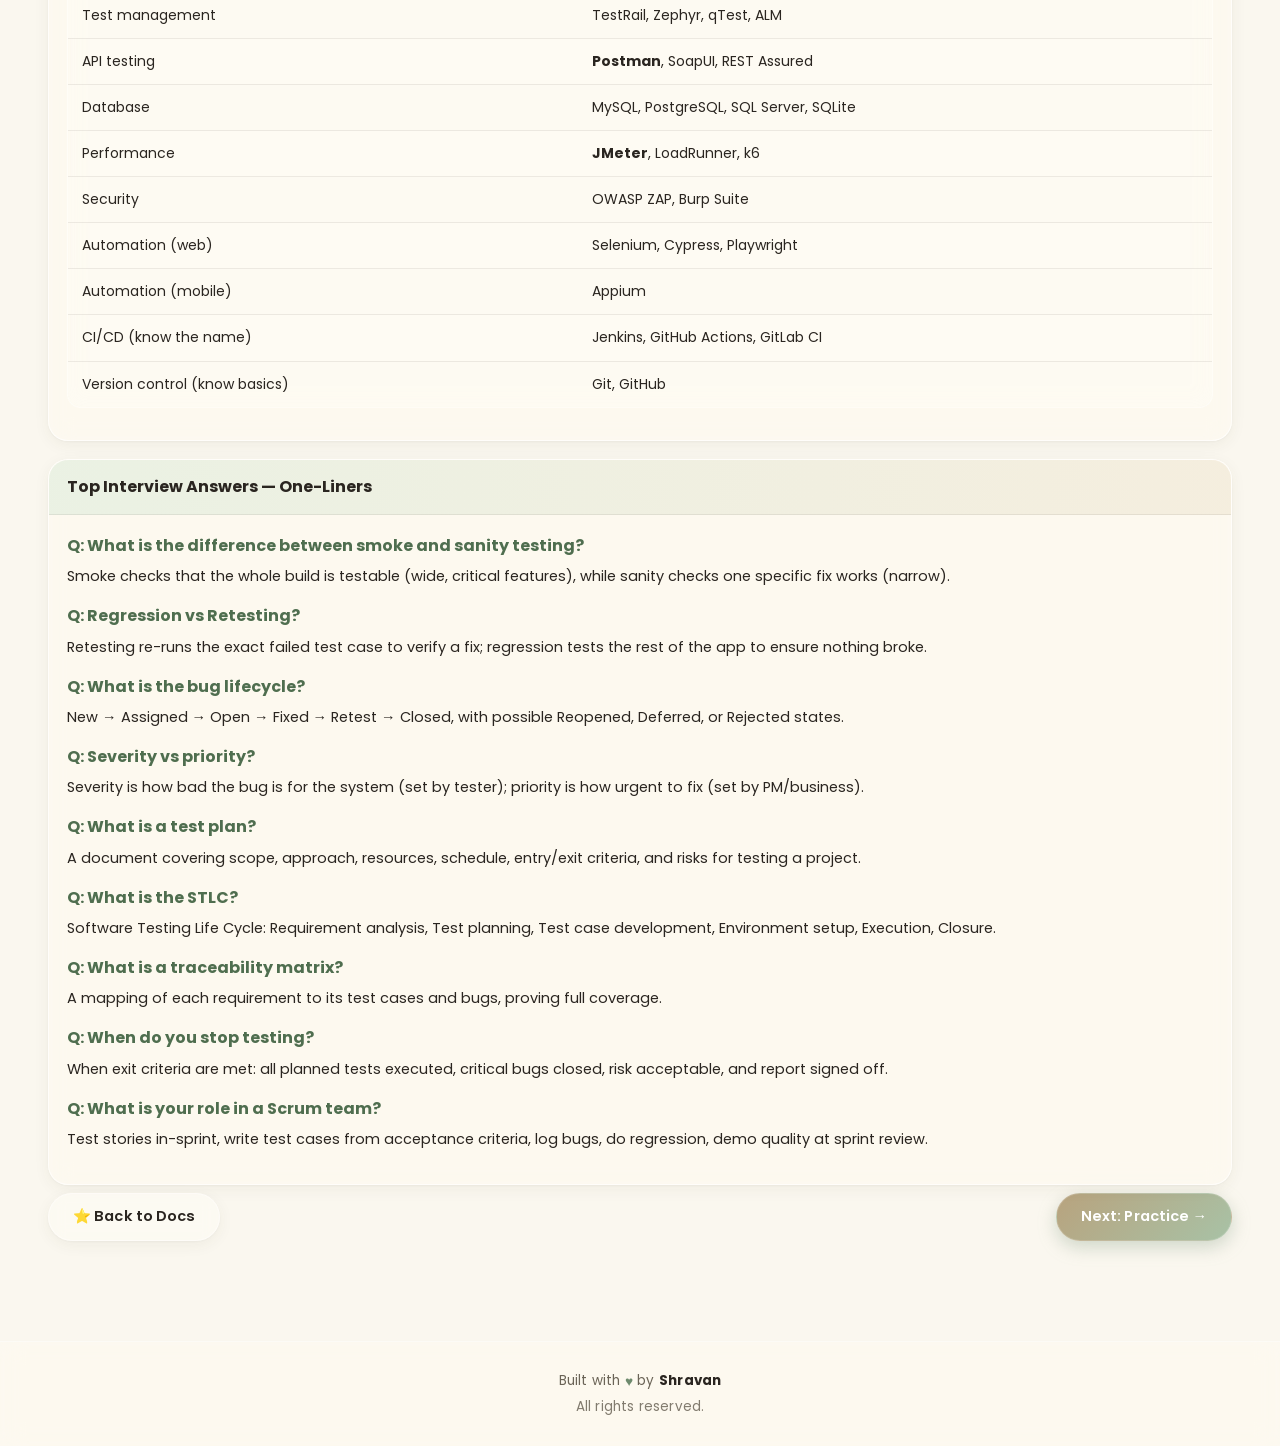
==== commit 85654a6c: "Add tutorial html" ====
--- a/cheatsheet.html
+++ b/cheatsheet.html
@@ -1,9 +1,12 @@
-<!DOCTYPE html>
+﻿<!DOCTYPE html>
 <html lang="en">
 <head>
   <meta charset="UTF-8">
   <meta name="viewport" content="width=device-width, initial-scale=1.0">
-  <title>QA Tester Academy — Cheatsheet</title>
+  <title>QA Testing Academy — Cheatsheet</title>
+  <link rel="preconnect" href="https://fonts.googleapis.com">
+  <link rel="preconnect" href="https://fonts.gstatic.com" crossorigin>
+  <link rel="stylesheet" href="https://fonts.googleapis.com/css2?family=Poppins:wght@300;400;500;600;700&display=swap">
   <link rel="stylesheet" href="css/styles.css">
   <script>
     // Apply saved theme before paint to avoid flash
@@ -25,15 +28,15 @@
   <header class="topnav">
     <div class="topnav-main">
       <a class="topnav-logo" href="index.html">
-        <span class="topnav-logo-mark">🛡️</span>
-        <span class="topnav-logo-text">QA Tester Academy</span>
+        <span class="topnav-logo-text">QA Testing Academy</span>
       </a>
       <button class="topnav-menu-btn" aria-label="Open menu">☰</button>
       <nav class="topnav-sections" aria-label="Primary">
-        <a href="index.html" data-section="start" class="topnav-link">Start</a>
-        <a href="docs.html" data-section="learn" class="topnav-link">Learn</a>
-        <a href="cheatsheet.html" data-section="reference" class="topnav-link active">Quick Reference</a>
-        <a href="practice.html" data-section="practice" class="topnav-link">Practice</a>
+        <a href="index.html" class="topnav-link">Dashboard</a>
+        <a href="docs.html" class="topnav-link">Docs</a>
+        <a href="cheatsheet.html" class="topnav-link active">Cheatsheet</a>
+        <a href="practice.html" class="topnav-link">Practice</a>
+        <a href="tutorial.html" class="topnav-link">Tutorial</a>
       </nav>
       <div class="topnav-utils">
         <button class="theme-toggle" id="themeToggle" title="Toggle dark / light mode" aria-label="Toggle theme">
@@ -41,9 +44,6 @@
         </button>
       </div>
     </div>
-    <nav class="topnav-sub" aria-label="Section">
-      <a href="cheatsheet.html" class="topnav-sub-link active">⚡ Cheatsheet</a>
-    </nav>
   </header>
 
   <!-- ============ MAIN ============ -->
@@ -57,7 +57,7 @@
 
         <!-- 1. Core definitions -->
         <div class="cs-card">
-          <div class="cs-head">📌 Core Definitions — In One Line Each</div>
+          <div class="cs-head">📜 Core Definitions — In One Line Each</div>
           <div class="cs-body">
             <div class="table-wrap">
               <table>
@@ -85,7 +85,7 @@
 
         <!-- 2. SDLC / STLC quick -->
         <div class="cs-card">
-          <div class="cs-head">🔄 SDLC &amp; STLC — Quick Recall</div>
+          <div class="cs-head">SDLC &amp; STLC — Quick Recall</div>
           <div class="cs-body">
             <h4>SDLC phases (6):</h4>
             <div class="flow">
@@ -117,7 +117,7 @@
 
         <!-- 3. Test types quick table -->
         <div class="cs-card">
-          <div class="cs-head">🔬 Test Types — Fast Reference</div>
+          <div class="cs-head">Test Types — Fast Reference</div>
           <div class="cs-body">
             <div class="table-wrap">
               <table>
@@ -139,13 +139,13 @@
                 </tbody>
               </table>
             </div>
-            <div class="callout tip"><b>💡 Memory trick</b><b>Smoke</b> = whole build quick check · <b>Sanity</b> = one fix · <b>Regression</b> = nothing broke elsewhere.</div>
+            <div class="callout tip"><b>Memory trick</b><b>Smoke</b> = whole build quick check · <b>Sanity</b> = one fix · <b>Regression</b> = nothing broke elsewhere.</div>
           </div>
         </div>
 
         <!-- 4. Test case template -->
         <div class="cs-card">
-          <div class="cs-head">📋 Test Case Template</div>
+          <div class="cs-head">Test Case Template</div>
           <div class="cs-body">
             <div class="table-wrap">
               <table>
@@ -170,7 +170,7 @@
 
         <!-- 5. Bug report template -->
         <div class="cs-card">
-          <div class="cs-head">🐞 Bug Report Template (Jira-style)</div>
+          <div class="cs-head">Bug Report Template (Jira-style)</div>
           <div class="cs-body">
             <div class="kv">
               <b>Title</b><span>Short clear summary: "Payment amount shows ₹1000 instead of ₹100 on confirmation page"</span>
@@ -196,7 +196,7 @@
                 <thead><tr><th></th><th>Severity (how BAD)</th><th>Priority (how URGENT)</th></tr></thead>
                 <tbody>
                   <tr><td>Set by</td><td>Tester</td><td>PM / Product Owner</td></tr>
-                  <tr><td>Levels</td><td>Critical, Major, Minor, Trivial</td><td>P1–P4 (P1 = highest)</td></tr>
+                  <tr><td>Levels</td><td>Critical, Major, Minor, Trivial</td><td>P1"“P4 (P1 = highest)</td></tr>
                   <tr><td>Example</td><td>App crash = Critical</td><td>Logo typo = often P1 (business)</td></tr>
                 </tbody>
               </table>
@@ -256,7 +256,7 @@
 
         <!-- 8. HTTP status codes -->
         <div class="cs-card">
-          <div class="cs-head">🌐 HTTP Status Codes — Must Know</div>
+          <div class="cs-head">🌍 HTTP Status Codes — Must Know</div>
           <div class="cs-body">
             <div class="table-wrap">
               <table>
@@ -274,19 +274,19 @@
                 </tbody>
               </table>
             </div>
-            <div class="callout tip"><b>💡 Remember</b>2xx = success · 4xx = client's fault · 5xx = server's fault.</div>
+            <div class="callout tip"><b>Remember</b>2xx = success · 4xx = client's fault · 5xx = server's fault.</div>
           </div>
         </div>
 
         <!-- 9. Agile terms -->
         <div class="cs-card">
-          <div class="cs-head">🚀 Agile &amp; Scrum — Quick Terms</div>
+          <div class="cs-head">Agile &amp; Scrum — Quick Terms</div>
           <div class="cs-body">
             <div class="table-wrap">
               <table>
                 <thead><tr><th>Term</th><th>Meaning</th></tr></thead>
                 <tbody>
-                  <tr><td><b>Sprint</b></td><td>Short development cycle (usually 1–4 weeks)</td></tr>
+                  <tr><td><b>Sprint</b></td><td>Short development cycle (usually 1"“4 weeks)</td></tr>
                   <tr><td><b>User Story</b></td><td>Feature from user's view: "As a ___, I want ___ so that ___"</td></tr>
                   <tr><td><b>Epic</b></td><td>Large story broken into smaller stories</td></tr>
                   <tr><td><b>Product Backlog</b></td><td>Prioritized list of all work</td></tr>
@@ -306,23 +306,23 @@
 
         <!-- 10. Design techniques -->
         <div class="cs-card">
-          <div class="cs-head">✏️ Test Design Techniques — Cheat</div>
-          <div class="cs-body">
-            <ul>
-              <li><b>BVA (Boundary Value Analysis):</b> test values at, just below, just above boundaries. Field 18–60 → test 17, 18, 60, 61.</li>
-              <li><b>EP (Equivalence Partitioning):</b> split inputs into groups; test 1 value per group. Valid 0–100 → test 50; invalid → -5 and 150.</li>
+          <div class="cs-head">Test Design Techniques — Cheat</div>
+          <div class="cs-body">
+            <ul>
+              <li><b>BVA (Boundary Value Analysis):</b> test values at, just below, just above boundaries. Field 18"“60 → test 17, 18, 60, 61.</li>
+              <li><b>EP (Equivalence Partitioning):</b> split inputs into groups; test 1 value per group. Valid 0"“100 → test 50; invalid → -5 and 150.</li>
               <li><b>Decision Table:</b> combinations of conditions &amp; outcomes (best for business rules).</li>
               <li><b>State Transition:</b> valid/invalid state changes (e.g., Pending → Paid → Delivered).</li>
               <li><b>Error Guessing:</b> intuition-based — empty fields, special chars, rapid clicks, huge data.</li>
               <li><b>Pairwise Testing:</b> test all combinations of variables pairwise to reduce test count.</li>
             </ul>
-            <div class="callout warn"><b>⚠️ Interview</b>"For an age field accepting 1–100: EP → test 0, 50, 101. BVA → test 0, 1, 100, 101." — know this cold.</div>
+            <div class="callout warn"><b>⚠️ Interview</b>"For an age field accepting 1"“100: EP → test 0, 50, 101. BVA → test 0, 1, 100, 101." — know this cold.</div>
           </div>
         </div>
 
         <!-- 11. Estimation & metrics -->
         <div class="cs-card">
-          <div class="cs-head">📊 Estimation, Entry/Exit &amp; Metrics — Cheat</div>
+          <div class="cs-head">Estimation, Entry/Exit &amp; Metrics — Cheat</div>
           <div class="cs-body">
             <h4>Estimation techniques:</h4>
             <ul>
@@ -354,7 +354,7 @@
 
         <!-- 12. Tools -->
         <div class="cs-card">
-          <div class="cs-head">🛠️ Tools at a Glance</div>
+          <div class="cs-head">Tools at a Glance</div>
           <div class="cs-body">
             <div class="table-wrap">
               <table>
@@ -378,7 +378,7 @@
 
         <!-- 13. One-line interview answers -->
         <div class="cs-card">
-          <div class="cs-head">💬 Top Interview Answers — One-Liners</div>
+          <div class="cs-head">Top Interview Answers — One-Liners</div>
           <div class="cs-body">
             <div class="qa-item"><div class="qa-q">Q: What is the difference between smoke and sanity testing?</div>
               <div class="qa-a">Smoke checks that the whole build is testable (wide, critical features), while sanity checks one specific fix works (narrow).</div></div>
@@ -403,11 +403,17 @@
       </div>
 
       <div style="display:flex; justify-content:space-between; gap:12px; flex-wrap:wrap; margin-top:8px;">
-        <a class="btn ghost" href="docs.html">← Back to Docs</a>
+        <a class="btn ghost" href="docs.html">⭐ Back to Docs</a>
         <a class="btn secondary" href="practice.html">Next: Practice →</a>
       </div>
     </div>
   </div>
+
+  <!-- ============ FOOTER ============ -->
+  <footer class="footer">
+    Built with <span class="heart">♥</span> by <span class="author">Shravan</span>
+    <div class="rights">All rights reserved.</div>
+  </footer>
 </div>
 
 <script src="js/script.js"></script>
--- a/css/styles.css
+++ b/css/styles.css
@@ -1,51 +1,53 @@
 /* ============================================================
-   QA Tester Academy — Glassmorphism + Fluid Design System
-   Aesthetic: Sakura + Warm Stone (Dribbble-inspired editorial)
+   QA Testing Academy — Glassmorphism + Fluid Design System
+   Aesthetic: Warm Cream + Muted Sage (Notion / Arc inspired)
    ============================================================ */
 
 :root {
-  /* ----- Background mesh (warm stone + a single rose bloom + a hint of sage) ----- */
-  --mesh-a: #E8C7C2;   /* dusty rose bloom          */
-  --mesh-b: #C9D4C2;   /* sage bloom                */
-  --mesh-c: #F2D9C9;   /* warm peach                */
-  --mesh-d: #E2D6C4;   /* stone                     */
-  --base-bg: #F5F0E8;  /* warm paper                */
+  /* ===== Aesthetic: Warm Cream + Muted Sage (Notion/Arc inspired) ===== */
+
+  /* ----- Background mesh: subtle 2-bloom (sage tint + warm cream tint) ----- */
+  --mesh-a: #D8DEC9;   /* sage bloom          (top-right) */
+  --mesh-b: #EFE6D2;   /* warm cream bloom    (bottom-left) */
+  --mesh-c: #E5DCC8;   /* reserved (unused)   */
+  --mesh-d: #E8DFCE;   /* stone, very subtle  */
+  --base-bg: #FAF7EF;  /* warm ivory paper    */
 
   /* ----- Surfaces (translucent, so the warm mesh shows through) ----- */
-  --card: rgba(255, 252, 247, 0.62);
-  --card-strong: rgba(255, 252, 247, 0.82);
-  --card-soft: rgba(255, 252, 247, 0.42);
-  --bg-soft: rgba(255, 252, 247, 0.45);
+  --card: rgba(253, 250, 243, 0.62);
+  --card-strong: rgba(253, 250, 243, 0.82);
+  --card-soft: rgba(253, 250, 243, 0.42);
+  --bg-soft: rgba(253, 250, 243, 0.45);
   --border: rgba(255, 255, 255, 0.65);
   --border-soft: rgba(42, 31, 26, 0.08);
 
-  /* ----- Text (cocoa) ----- */
-  --text: #2A1F1A;
-  --text-muted: #6B5C50;
-  --text-light: #9A8A7C;
-
-  /* ----- Brand: dusty rose (the single accent) ----- */
-  --primary: #D67D8C;
-  --primary-dark: #B25E6E;
-  --primary-light: rgba(251, 228, 232, 0.85);
-  /* A warm "bloom" used for the rose gradient pair */
-  --primary-bloom: #E8A6B2;
-  --secondary: #8FA68E;        /* sage */
-  --secondary-dark: #6E8A6D;
-  --secondary-light: rgba(240, 245, 238, 0.85);
-
-  /* ----- Status (warm-tuned) ----- */
-  --pass: #6E8A6D;             /* sage, fits warm palette */
-  --pass-light: rgba(237, 244, 234, 0.92);
-  --fail: #C75A6F;             /* dusty rose-red, palette-aligned */
-  --fail-light: rgba(252, 232, 236, 0.92);
-  --warn: #C8893F;             /* terracotta */
-  --warn-light: rgba(252, 240, 224, 0.92);
-  --info: #6B8AA6;             /* dusty denim */
-  --info-light: rgba(232, 240, 248, 0.92);
+  /* ----- Text (deep cocoa — warm, never pure black) ----- */
+  --text: #2A2520;
+  --text-muted: #6B6457;
+  --text-light: #9A9385;
+
+  /* ----- Brand: muted sage (the single subtle accent) ----- */
+  --primary: #6E8A6D;
+  --primary-dark: #4F6E4F;
+  --primary-light: rgba(232, 240, 226, 0.85);
+  /* A slightly brighter sage used for the gradient pair */
+  --primary-bloom: #9CB89C;
+  --secondary: #B8A37E;        /* warm sand (secondary accent) */
+  --secondary-dark: #8E7A5C;
+  --secondary-light: rgba(244, 236, 220, 0.85);
+
+  /* ----- Status (subtle, low-saturation) ----- */
+  --pass: #6E8A6D;             /* sage */
+  --pass-light: rgba(232, 240, 226, 0.92);
+  --fail: #B5736A;             /* muted clay-red */
+  --fail-light: rgba(248, 232, 228, 0.92);
+  --warn: #C49A57;             /* soft terracotta */
+  --warn-light: rgba(248, 238, 220, 0.92);
+  --info: #7A8FA0;             /* dusty slate */
+  --info-light: rgba(228, 234, 240, 0.92);
 
   /* ----- Glass tokens ----- */
-  --glass-blur: 20px;
+  --glass-blur: 12px;
   --glass-saturate: 160%;
   --glass-border: 1px solid rgba(255, 255, 255, 0.65);
   --glass-border-soft: 1px solid rgba(255, 255, 255, 0.40);
@@ -56,9 +58,9 @@
   --radius-pill: 999px;
 
   /* ----- Shadows — soft, warm-tinted, lifted ----- */
-  --shadow: 0 4px 16px rgba(74, 50, 40, 0.06), 0 1px 3px rgba(74, 50, 40, 0.04);
-  --shadow-lg: 0 20px 50px rgba(214, 125, 140, 0.18), 0 6px 18px rgba(74, 50, 40, 0.08);
-  --shadow-glow: 0 0 0 1px rgba(214, 125, 140, 0.22), 0 14px 40px rgba(214, 125, 140, 0.20);
+  --shadow: 0 4px 16px rgba(74, 60, 40, 0.06), 0 1px 3px rgba(74, 60, 40, 0.04);
+  --shadow-lg: 0 20px 50px rgba(110, 138, 109, 0.16), 0 6px 18px rgba(74, 60, 40, 0.08);
+  --shadow-glow: 0 0 0 1px rgba(110, 138, 109, 0.22), 0 14px 40px rgba(110, 138, 109, 0.18);
 
   /* ----- Motion ----- */
   --ease: cubic-bezier(0.4, 0, 0.2, 1);
@@ -67,60 +69,59 @@
   --t-base: .32s;
   --t-slow: .55s;
 
-  --topnav-h: 44px;
-  --topnav-sub-h: 52px;
-  --font: "Segoe UI", -apple-system, BlinkMacSystemFont, Roboto, Helvetica, Arial, sans-serif;
+  --topnav-h: 68px;
+  --font: "Poppins", "Segoe UI", -apple-system, BlinkMacSystemFont, Roboto, Helvetica, Arial, sans-serif;
   --mono: "Cascadia Code", "Consolas", "Courier New", monospace;
 }
 
-/* ---------- Dark theme: plum-charcoal + warm cream ---------- */
+/* ---------- Dark theme: warm charcoal + soft sage (Notion/Arc dark) ---------- */
 :root[data-theme="dark"] {
-  --mesh-a: #4A2E36;   /* plum bloom               */
-  --mesh-b: #2E3A33;   /* deep sage bloom          */
-  --mesh-c: #3A2A2A;   /* deep cocoa               */
-  --mesh-d: #1F1820;   /* near-plum                */
-  --base-bg: #1A141C;  /* plum-charcoal paper      */
-
-  --card: rgba(36, 24, 30, 0.55);
-  --card-strong: rgba(48, 32, 40, 0.78);
-  --card-soft: rgba(36, 24, 30, 0.38);
-  --bg-soft: rgba(36, 24, 30, 0.45);
-  --border: rgba(245, 235, 224, 0.16);
-  --border-soft: rgba(245, 235, 224, 0.08);
-
-  --text: #F5EBE0;     /* warm cream               */
-  --text-muted: #B5A697;
-  --text-light: #8A7B6E;
-
-  --primary: #F2A6B5;  /* luminous blush in dark   */
-  --primary-dark: #E07A8B;
-  --primary-light: rgba(74, 46, 54, 0.7);
-  --primary-bloom: #E8B6C2;
-  --secondary: #A8C2A6; /* muted sage in dark       */
-  --secondary-dark: #8AA888;
-  --secondary-light: rgba(46, 58, 51, 0.7);
-
-  --pass: #9CC09A;
-  --pass-light: rgba(46, 58, 51, 0.85);
-  --fail: #F2A6B5;
-  --fail-light: rgba(74, 46, 54, 0.85);
-  --warn: #E5B273;
-  --warn-light: rgba(74, 52, 30, 0.85);
-  --info: #9AB5C9;
-  --info-light: rgba(40, 54, 66, 0.85);
-
-  --glass-border: 1px solid rgba(245, 235, 224, 0.16);
-  --glass-border-soft: 1px solid rgba(245, 235, 224, 0.10);
+  --mesh-a: #2E3326;   /* deep sage bloom          */
+  --mesh-b: #2A2620;   /* warm cocoa bloom         */
+  --mesh-c: #2A2620;   /* reserved (unused)        */
+  --mesh-d: #1F1D18;   /* warm stone, very dark    */
+  --base-bg: #1A1814;  /* warm charcoal paper      */
+
+  --card: rgba(36, 32, 26, 0.55);
+  --card-strong: rgba(48, 42, 34, 0.78);
+  --card-soft: rgba(36, 32, 26, 0.38);
+  --bg-soft: rgba(36, 32, 26, 0.45);
+  --border: rgba(245, 235, 220, 0.14);
+  --border-soft: rgba(245, 235, 220, 0.07);
+
+  --text: #ECE5D6;     /* warm cream               */
+  --text-muted: #A8A090;
+  --text-light: #7A7367;
+
+  --primary: #9CB89C;  /* soft sage in dark        */
+  --primary-dark: #7E9A7E;
+  --primary-light: rgba(46, 58, 38, 0.65);
+  --primary-bloom: #B5CFB5;
+  --secondary: #C2AC85; /* warm sand in dark        */
+  --secondary-dark: #A8906B;
+  --secondary-light: rgba(58, 48, 34, 0.65);
+
+  --pass: #9CB89C;
+  --pass-light: rgba(46, 58, 38, 0.85);
+  --fail: #C99488;
+  --fail-light: rgba(58, 38, 34, 0.85);
+  --warn: #D4B080;
+  --warn-light: rgba(58, 46, 30, 0.85);
+  --info: #9CB0C2;
+  --info-light: rgba(34, 44, 54, 0.85);
+
+  --glass-border: 1px solid rgba(245, 235, 220, 0.14);
+  --glass-border-soft: 1px solid rgba(245, 235, 220, 0.08);
 
   --shadow: 0 4px 18px rgba(0, 0, 0, 0.40), 0 1px 3px rgba(0, 0, 0, 0.30);
   --shadow-lg: 0 20px 50px rgba(0, 0, 0, 0.55), 0 6px 18px rgba(0, 0, 0, 0.40);
-  --shadow-glow: 0 0 0 1px rgba(242, 166, 181, 0.28), 0 14px 40px rgba(242, 166, 181, 0.18);
+  --shadow-glow: 0 0 0 1px rgba(156, 184, 156, 0.28), 0 14px 40px rgba(156, 184, 156, 0.18);
 }
 
 /* ---------- Reset ---------- */
 * { margin: 0; padding: 0; box-sizing: border-box; }
 
-html { scroll-behavior: smooth; scroll-padding-top: 120px; }
+html { scroll-behavior: smooth; scroll-padding-top: 80px; }
 
 body {
   font-family: var(--font);
@@ -131,47 +132,55 @@
   position: relative;
   overflow-x: hidden;
   background-color: var(--base-bg);
-  /* Subtle warm mesh: a single rose bloom + a hint of sage, then paper.
-     Editorial quietness — Dribbble restraint, not a rainbow. */
+  /* Subtle 2-bloom mesh: one sage tint + one warm cream tint, nothing more.
+     Editorial quietness — Notion/Arc restraint, never a rainbow. */
   background-image:
-    radial-gradient(at 82% 12%, var(--mesh-a) 0, transparent 42%),
-    radial-gradient(at 12% 88%, var(--mesh-b) 0, transparent 38%),
-    radial-gradient(at 50% 50%, var(--mesh-d) 0, transparent 80%);
+    radial-gradient(at 82% 12%, var(--mesh-a) 0, transparent 45%),
+    radial-gradient(at 12% 88%, var(--mesh-b) 0, transparent 42%);
   background-attachment: fixed;
   background-size: 140% 140%;
-  animation: meshDrift 28s ease-in-out infinite alternate;
-}
+  /* Slow, very-subtle drift. The .is-scrolling class on <body> pauses
+     it during scroll so paint cost stays low while the user is moving. */
+  animation: meshDrift 40s ease-in-out infinite alternate;
+  animation-play-state: running;
+}
+body.is-scrolling { animation-play-state: paused; }
 
 /* Drifting glass orbs — only two, and quiet. */
 body::before,
 body::after {
   content: "";
   position: fixed;
-  width: 560px; height: 560px;
+  width: 420px; height: 420px;
   border-radius: 50%;
-  filter: blur(90px);
+  filter: blur(60px);
   opacity: 0.45;
   pointer-events: none;
   z-index: 0;
+  /* Promote to own composited layer so the rest of the page doesn't
+     have to repaint when these animate. */
   will-change: transform;
-}
+  transform: translateZ(0);
+  contain: strict;
+}
+body.is-scrolling::before,
+body.is-scrolling::after { animation-play-state: paused; }
 body::before {
-  background: radial-gradient(circle, #E8A6B2 0%, transparent 70%);
+  background: radial-gradient(circle, #9CB89C 0%, transparent 70%);
   top: -180px; right: -120px;
-  animation: orbFloat1 22s ease-in-out infinite alternate;
+  animation: orbFloat1 30s ease-in-out infinite alternate;
 }
 body::after {
-  background: radial-gradient(circle, #C9D4C2 0%, transparent 70%);
+  background: radial-gradient(circle, #D8DEC9 0%, transparent 70%);
   bottom: -200px; left: -120px;
-  animation: orbFloat2 26s ease-in-out infinite alternate;
-}
-:root[data-theme="dark"] body::before { background: radial-gradient(circle, #6B3A45 0%, transparent 70%); opacity: 0.55; }
+  animation: orbFloat2 34s ease-in-out infinite alternate;
+}
+:root[data-theme="dark"] body::before { background: radial-gradient(circle, #5C7A5C 0%, transparent 70%); opacity: 0.55; }
 :root[data-theme="dark"] body::after  { background: radial-gradient(circle, #3A4A3A 0%, transparent 70%); opacity: 0.45; }
 
 @keyframes meshDrift {
   0%   { background-position: 0% 0%, 100% 100%, 50% 50%; }
-  50%  { background-position: 30% 40%, 70% 60%, 50% 50%; }
-  100% { background-position: 0% 0%, 100% 100%, 50% 50%; }
+  100% { background-position: 8% 12%, 92% 88%, 50% 50%; }
 }
 @keyframes orbFloat1 {
   0%   { transform: translate(0, 0) scale(1); }
@@ -185,173 +194,193 @@
 /* Layout sits above the orbs */
 .layout { position: relative; z-index: 1; }
 
-.layout { display: flex; min-height: 100vh; }
-
-/* ---------- Top nav (Apple-style, two rows) ---------- */
+.layout { display: flex; flex-wrap: wrap; min-height: 100vh; }
+
+/* ---------- Top nav (modern, floating-pill design) ---------- */
 .topnav {
   position: sticky;
   top: 0;
   z-index: 50;
+  flex: 0 0 100%;
   background: var(--card-strong);
   -webkit-backdrop-filter: blur(var(--glass-blur)) saturate(var(--glass-saturate));
   backdrop-filter: blur(var(--glass-blur)) saturate(var(--glass-saturate));
   border-bottom: var(--glass-border-soft);
   box-shadow: 0 1px 0 rgba(255, 255, 255, 0.5) inset, 0 4px 18px rgba(74, 50, 40, 0.05);
+  /* Promote to its own layer so scroll doesn't repaint everything under it. */
+  transform: translateZ(0);
+  will-change: transform;
 }
 
 .topnav-main {
   height: var(--topnav-h);
-  padding: 0 22px;
+  padding: 0 clamp(20px, 4vw, 36px);
   display: flex;
   align-items: center;
-  gap: 22px;
-  max-width: 1200px;
+  gap: 18px;
+  max-width: 1280px;
   margin: 0 auto;
 }
 
+/* Brand mark — small sage square + wordmark, modern logo pattern */
 .topnav-logo {
   display: inline-flex;
   align-items: center;
-  gap: 8px;
+  gap: 10px;
   text-decoration: none;
   color: var(--text);
-  font-size: 14px;
-  font-weight: 600;
-  letter-spacing: -0.2px;
+  font-size: 17px;
+  font-weight: 700;
+  letter-spacing: -0.4px;
   flex-shrink: 0;
-}
+  transition: opacity var(--t-fast) var(--ease);
+}
+.topnav-logo:hover { opacity: 0.8; }
 .topnav-logo-mark {
-  width: 24px; height: 24px;
-  display: grid; place-items: center;
-  background: linear-gradient(135deg, #E8A6B2, #C9D4C2, #E2D6C4);
-  border-radius: 7px;
-  font-size: 13px;
-  box-shadow: 0 3px 10px rgba(214, 125, 140, 0.30);
+  width: 30px;
+  height: 30px;
+  border-radius: 8px;
+  background: linear-gradient(135deg, var(--primary) 0%, var(--primary-bloom) 100%);
+  display: inline-flex;
+  align-items: center;
+  justify-content: center;
+  color: #fff;
+  font-size: 16px;
+  font-weight: 700;
+  box-shadow: 0 2px 8px rgba(110, 138, 109, 0.30);
+  letter-spacing: 0;
 }
 .topnav-logo-text { white-space: nowrap; }
 
+/* Sections — floating glass pill, centered */
 .topnav-sections {
   display: flex;
   align-items: center;
-  gap: 28px;
+  gap: 4px;
   flex: 1;
-  justify-content: flex-end;
-  margin-right: 8px;
+  justify-content: center;
+  background: var(--bg-soft);
+  -webkit-backdrop-filter: blur(10px);
+  backdrop-filter: blur(10px);
+  border: var(--glass-border-soft);
+  border-radius: var(--radius-pill);
+  padding: 5px;
+  max-width: max-content;
+  margin: 0 auto;
+  box-shadow: 0 1px 2px rgba(74, 60, 40, 0.04) inset;
 }
 .topnav-link {
   position: relative;
   color: var(--text-muted);
   text-decoration: none;
-  font-size: 12.5px;
-  font-weight: 500;
-  letter-spacing: 0.2px;
-  padding: 6px 0;
+  font-size: 13.5px;
+  font-weight: 550;
+  letter-spacing: 0.1px;
+  padding: 8px 16px;
+  border-radius: var(--radius-pill);
   white-space: nowrap;
-  transition: color var(--t-fast) var(--ease);
-}
-.topnav-link::after {
-  content: "";
-  position: absolute;
-  left: 0; right: 0; bottom: -2px;
-  height: 1px;
-  background: var(--text);
-  transform: scaleX(0);
-  transform-origin: center;
-  transition: transform var(--t-fast) var(--ease);
-}
-.topnav-link:hover { color: var(--text); }
-.topnav-link:hover::after { transform: scaleX(1); }
-.topnav-link.active { color: var(--text); }
-.topnav-link.active::after { transform: scaleX(1); }
+  transition: color var(--t-fast) var(--ease),
+              background var(--t-fast) var(--ease),
+              transform var(--t-fast) var(--ease);
+}
+.topnav-link:hover { color: var(--text); background: var(--card); }
+.topnav-link:active { transform: scale(0.97); }
+.topnav-link.active {
+  color: var(--primary-dark);
+  background: var(--primary-light);
+  box-shadow: 0 1px 2px rgba(74, 60, 40, 0.04) inset, 0 1px 4px rgba(110, 138, 109, 0.15);
+}
 
 .topnav-utils {
   display: inline-flex;
   align-items: center;
   gap: 8px;
-  margin-left: auto;
+  flex-shrink: 0;
 }
 .topnav-utils .theme-toggle { margin: 0; }
 
+/* Theme toggle — modern icon-only square with sage ring on hover */
 .theme-toggle {
   background: var(--card-strong);
   -webkit-backdrop-filter: blur(8px);
   backdrop-filter: blur(8px);
   border: var(--glass-border-soft);
-  border-radius: var(--radius-pill);
-  padding: 6px 14px; font-size: 14px;
-  cursor: pointer; color: var(--text);
-  display: inline-flex; align-items: center; gap: 6px;
+  border-radius: 12px;
+  width: 42px;
+  height: 42px;
+  padding: 0;
+  font-size: 18px;
+  cursor: pointer;
+  color: var(--text);
+  display: inline-flex;
+  align-items: center;
+  justify-content: center;
   font-weight: 600;
   box-shadow: var(--shadow);
   transition: background var(--t-fast) var(--ease),
               transform var(--t-fast) var(--ease),
-              box-shadow var(--t-fast) var(--ease);
-}
-.theme-toggle:hover { background: var(--primary-light); border-color: var(--primary); transform: translateY(-1px); box-shadow: var(--shadow-glow); }
+              box-shadow var(--t-fast) var(--ease),
+              border-color var(--t-fast) var(--ease);
+}
+.theme-toggle .label { display: none; }
+.theme-toggle .ico { line-height: 1; }
+.theme-toggle:hover {
+  background: var(--primary-light);
+  border-color: var(--primary);
+  transform: translateY(-1px);
+  box-shadow: var(--shadow-glow);
+}
 .theme-toggle:active { transform: translateY(0); }
-.theme-toggle .label { font-size: 12.5px; }
-
-/* Row 2 — sub-nav */
-.topnav-sub {
-  height: var(--topnav-sub-h);
-  padding: 0 22px;
-  display: flex;
-  align-items: center;
-  gap: 22px;
-  max-width: 1200px;
-  margin: 0 auto;
-  border-top: var(--glass-border-soft);
-  background: var(--bg-soft);
-  overflow-x: auto;
-  -webkit-overflow-scrolling: touch;
-  scrollbar-width: none;
-}
-.topnav-sub::-webkit-scrollbar { display: none; }
-
-.topnav-sub-link {
-  position: relative;
-  color: var(--text-muted);
-  text-decoration: none;
-  font-size: 13px;
-  font-weight: 500;
-  padding: 8px 0;
-  white-space: nowrap;
-  transition: color var(--t-fast) var(--ease);
-}
-.topnav-sub-link::after {
-  content: "";
-  position: absolute;
-  left: 0; right: 0; bottom: 0;
-  height: 2px;
-  background: var(--primary);
-  border-radius: 2px;
-  transform: scaleX(0);
-  transform-origin: center;
-  transition: transform var(--t-fast) var(--ease);
-}
-.topnav-sub-link:hover { color: var(--text); }
-.topnav-sub-link:hover::after { transform: scaleX(0.6); }
-.topnav-sub-link.active { color: var(--primary-dark); font-weight: 600; }
-.topnav-sub-link.active::after { transform: scaleX(1); }
 
 /* Mobile menu button (hidden on desktop) */
 .topnav-menu-btn {
   display: none;
-  background: transparent;
+  background: var(--card-strong);
+  -webkit-backdrop-filter: blur(8px);
+  backdrop-filter: blur(8px);
   border: var(--glass-border-soft);
-  border-radius: 10px;
-  padding: 4px 10px;
-  font-size: 16px;
+  border-radius: 12px;
+  width: 42px;
+  height: 42px;
+  font-size: 18px;
   cursor: pointer;
   color: var(--text);
-  transition: background var(--t-fast) var(--ease);
-}
-.topnav-menu-btn:hover { background: var(--card-strong); }
+  align-items: center;
+  justify-content: center;
+  transition: background var(--t-fast) var(--ease),
+              border-color var(--t-fast) var(--ease);
+}
+.topnav-menu-btn:hover { background: var(--primary-light); border-color: var(--primary); }
 
 /* ---------- Main ---------- */
-.main { flex: 1; min-width: 0; display: flex; flex-direction: column; }
-
-.content { padding: 32px 32px 60px; max-width: 1100px; width: 100%; margin: 0 auto; }
+.main { flex: 0 0 100%; min-width: 0; display: flex; flex-direction: column; }
+
+.content {
+  padding: 32px clamp(16px, 4vw, 48px) 60px;
+  width: 100%;
+  max-width: none;
+  margin: 0 auto;
+}
+
+/* ---------- Footer ---------- */
+.footer {
+  flex: 0 0 100%;
+  width: 100%;
+  margin-top: 40px;
+  padding: 28px clamp(16px, 4vw, 48px);
+  background: var(--card);
+  -webkit-backdrop-filter: blur(var(--glass-blur)) saturate(var(--glass-saturate));
+  backdrop-filter: blur(var(--glass-blur)) saturate(var(--glass-saturate));
+  border-top: var(--glass-border-soft);
+  color: var(--text-muted);
+  font-size: 13.5px;
+  text-align: center;
+  letter-spacing: 0.2px;
+  box-sizing: border-box;
+}
+.footer .heart { color: var(--primary); display: inline-block; transform: translateY(1px); }
+.footer .author { color: var(--text); font-weight: 700; }
+.footer .rights { margin-top: 4px; opacity: 0.85; }
 
 /* ---------- Typography ---------- */
 h2.sec-title {
@@ -398,9 +427,17 @@
   padding: 30px;
   box-shadow: var(--shadow);
   margin-bottom: 24px;
-  scroll-margin-top: 120px;
+  scroll-margin-top: 80px;
   animation: rise var(--t-slow) var(--ease-out) both;
   transition: transform var(--t-base) var(--ease), box-shadow var(--t-base) var(--ease);
+  /* Fill the body column on wide screens; the .docs-layout grid is
+     what still constrains the rail + body relationship. */
+  width: 100%;
+  /* Skip rendering of off-screen sections during scroll. The intrinsic
+     size hint keeps scrollbar height accurate so the page doesn't
+     "jump" as sections come into view. */
+  content-visibility: auto;
+  contain-intrinsic-size: 700px;
 }
 .doc-section:hover { transform: translateY(-2px); box-shadow: var(--shadow-lg); }
 .doc-section h2 {
@@ -486,7 +523,7 @@
 }
 pre code { background: none; color: inherit; padding: 0; border: none; }
 pre .c { color: #8A7B6E; font-style: italic; }
-pre .k { color: #E8A6B2; font-weight: 600; }
+pre .k { color: #6E8A6D; font-weight: 600; }
 pre .s { color: #A8C2A6; }
 
 /* ---------- Badges / chips ---------- */
@@ -704,7 +741,7 @@
   backdrop-filter: blur(8px);
 }
 .btn.ghost:hover { background: var(--card-strong); border-color: var(--primary); }
-.btn.danger { background: linear-gradient(135deg, var(--fail), #E07A8B); box-shadow: 0 6px 18px rgba(199, 90, 111, 0.40); }
+.btn.danger { background: linear-gradient(135deg, var(--fail), #9A6A60); box-shadow: 0 6px 18px rgba(181, 115, 106, 0.40); }
 .btn.danger:hover { box-shadow: 0 12px 28px rgba(199, 90, 111, 0.50); }
 .btn.small { padding: 7px 16px; font-size: 13px; }
 
@@ -751,11 +788,11 @@
 .stat .val { font-size: 32px; font-weight: 800; color: var(--primary-dark); letter-spacing: -0.5px; }
 .stat .lbl { font-size: 13px; color: var(--text-muted); margin-top: 4px; }
 
-/* ---------- Home hero (warm dust: rose + peach + sage) ---------- */
+/* ---------- Home hero (subtle sage gradient) ---------- */
 .hero {
   background:
     radial-gradient(at 0% 0%, rgba(255,255,255,0.20) 0, transparent 50%),
-    linear-gradient(135deg, #B25E6E 0%, #D67D8C 50%, #C9D4C2 100%);
+    linear-gradient(135deg, #4F6E4F 0%, #6E8A6D 50%, #9CB89C 100%);
   color: #fff;
   border-radius: var(--radius);
   padding: 40px 36px;
@@ -909,7 +946,7 @@
   box-shadow: 0 6px 18px rgba(214, 125, 140, 0.40);
   transform: translateY(-1px);
 }
-.tab-panel { display: none; padding: 20px 0; scroll-margin-top: 120px; animation: fadeIn var(--t-base) var(--ease); }
+.tab-panel { display: none; padding: 20px 0; scroll-margin-top: 80px; animation: fadeIn var(--t-base) var(--ease); }
 .tab-panel.active { display: block; }
 
 /* ---------- Misc ---------- */
@@ -945,6 +982,150 @@
 .toc a { text-decoration: none; font-size: 14px; }
 .toc a:hover { text-decoration: underline; }
 
+/* ---------- Docs: sticky left rail + scroll-spy ---------- */
+.docs-layout {
+  display: grid;
+  grid-template-columns: 240px 1fr;
+  gap: 28px;
+  align-items: start;
+  margin-bottom: 24px;
+  width: 100%;
+}
+
+.toc-rail {
+  position: sticky;
+  top: calc(var(--topnav-h) + 16px);
+  max-height: calc(100vh - var(--topnav-h) - 32px);
+  overflow-y: auto;
+  background: var(--card);
+  -webkit-backdrop-filter: blur(var(--glass-blur)) saturate(var(--glass-saturate));
+  backdrop-filter: blur(var(--glass-blur)) saturate(var(--glass-saturate));
+  border: var(--glass-border);
+  border-radius: var(--radius);
+  padding: 18px 14px;
+  box-shadow: var(--shadow);
+  animation: rise var(--t-slow) var(--ease-out) both;
+  scrollbar-width: thin;
+  scrollbar-color: rgba(214, 125, 140, 0.4) transparent;
+  transform: translateZ(0);
+  will-change: transform;
+}
+.toc-rail::-webkit-scrollbar { width: 6px; }
+.toc-rail::-webkit-scrollbar-thumb {
+  background: rgba(214, 125, 140, 0.4);
+  border-radius: 3px;
+}
+.toc-rail::-webkit-scrollbar-track { background: transparent; }
+
+.toc-rail-title {
+  font-size: 12px;
+  text-transform: uppercase;
+  letter-spacing: 1px;
+  color: var(--text-muted);
+  font-weight: 700;
+  padding: 0 8px 10px;
+  border-bottom: var(--glass-border-soft);
+  margin: 0 0 8px;
+}
+
+.toc-rail-list {
+  list-style: none;
+  margin: 0;
+  padding: 0;
+  display: flex;
+  flex-direction: column;
+  gap: 2px;
+}
+
+.toc-rail-list a {
+  display: flex;
+  align-items: center;
+  gap: 8px;
+  padding: 8px 10px;
+  border-radius: 10px;
+  font-size: 13.5px;
+  color: var(--text-muted);
+  text-decoration: none;
+  border-left: 2px solid transparent;
+  transition:
+    background var(--t-fast) var(--ease),
+    color var(--t-fast) var(--ease),
+    border-color var(--t-fast) var(--ease),
+    padding-left var(--t-fast) var(--ease);
+  line-height: 1.35;
+}
+.toc-rail-list a:hover {
+  background: var(--card-strong);
+  color: var(--text);
+}
+.toc-rail-list a.active {
+  color: var(--primary-dark);
+  background: var(--primary-light);
+  border-left-color: var(--primary);
+  padding-left: 14px;
+  font-weight: 600;
+}
+.toc-rail-list a.read {
+  color: var(--text);
+  opacity: 0.72;
+}
+.toc-rail-list a.read .toc-tick {
+  color: var(--pass);
+  font-weight: 800;
+  font-size: 12px;
+}
+.toc-rail-list a.active.read {
+  opacity: 1;
+}
+.toc-rail-list .toc-label {
+  flex: 1;
+  min-width: 0;
+  overflow: hidden;
+  text-overflow: ellipsis;
+  white-space: nowrap;
+}
+
+.docs-body { min-width: 0; }
+
+/* Collapse rail to a horizontal pill row on narrow viewports */
+@media (max-width: 1100px) {
+  .docs-layout {
+    grid-template-columns: 1fr;
+    gap: 16px;
+  }
+  .toc-rail {
+    position: static;
+    top: auto;
+    max-height: none;
+    padding: 12px;
+  }
+  .toc-rail-title {
+    padding: 0 4px 8px;
+    margin: 0 0 6px;
+  }
+  .toc-rail-list {
+    flex-direction: row;
+    overflow-x: auto;
+    gap: 6px;
+    padding-bottom: 4px;
+  }
+  .toc-rail-list li { flex: 0 0 auto; }
+  .toc-rail-list a {
+    border-left: none;
+    border-bottom: 2px solid transparent;
+    border-radius: 999px;
+    padding: 6px 12px;
+    white-space: nowrap;
+  }
+  .toc-rail-list a.active {
+    border-left-color: transparent;
+    border-bottom-color: var(--primary);
+    padding-left: 12px;
+  }
+  .toc-rail-list a .toc-label { font-size: 12.5px; }
+  .toc-rail-list a .toc-tick { display: none; }
+}
+
 /* ---------- Form / doc checkboxes ---------- */
 input[type="checkbox"] { accent-color: var(--primary); }
 
@@ -968,6 +1149,14 @@
     animation-duration: 0.01ms !important;
     animation-iteration-count: 1 !important;
     transition-duration: 0.01ms !important;
+    scroll-behavior: auto !important;
+  }
+  body,
+  body::before,
+  body::after { animation: none !important; }
+  .doc-section, .card, .cs-card, .quiz-q {
+    content-visibility: auto;
+    contain-intrinsic-size: 600px;
   }
 }
 
@@ -1000,8 +1189,6 @@
   .topnav-menu-btn { display: inline-block; order: 2; }
   .topnav-logo { order: 1; }
   .topnav-utils { order: 3; margin-left: auto; }
-  .topnav-sub { padding: 0 14px; gap: 16px; }
-  .topnav-sub-link { font-size: 12.5px; }
   .content { padding: 20px 16px 50px; }
   .hero { padding: 28px 24px; }
   .hero h2 { font-size: 22px; }
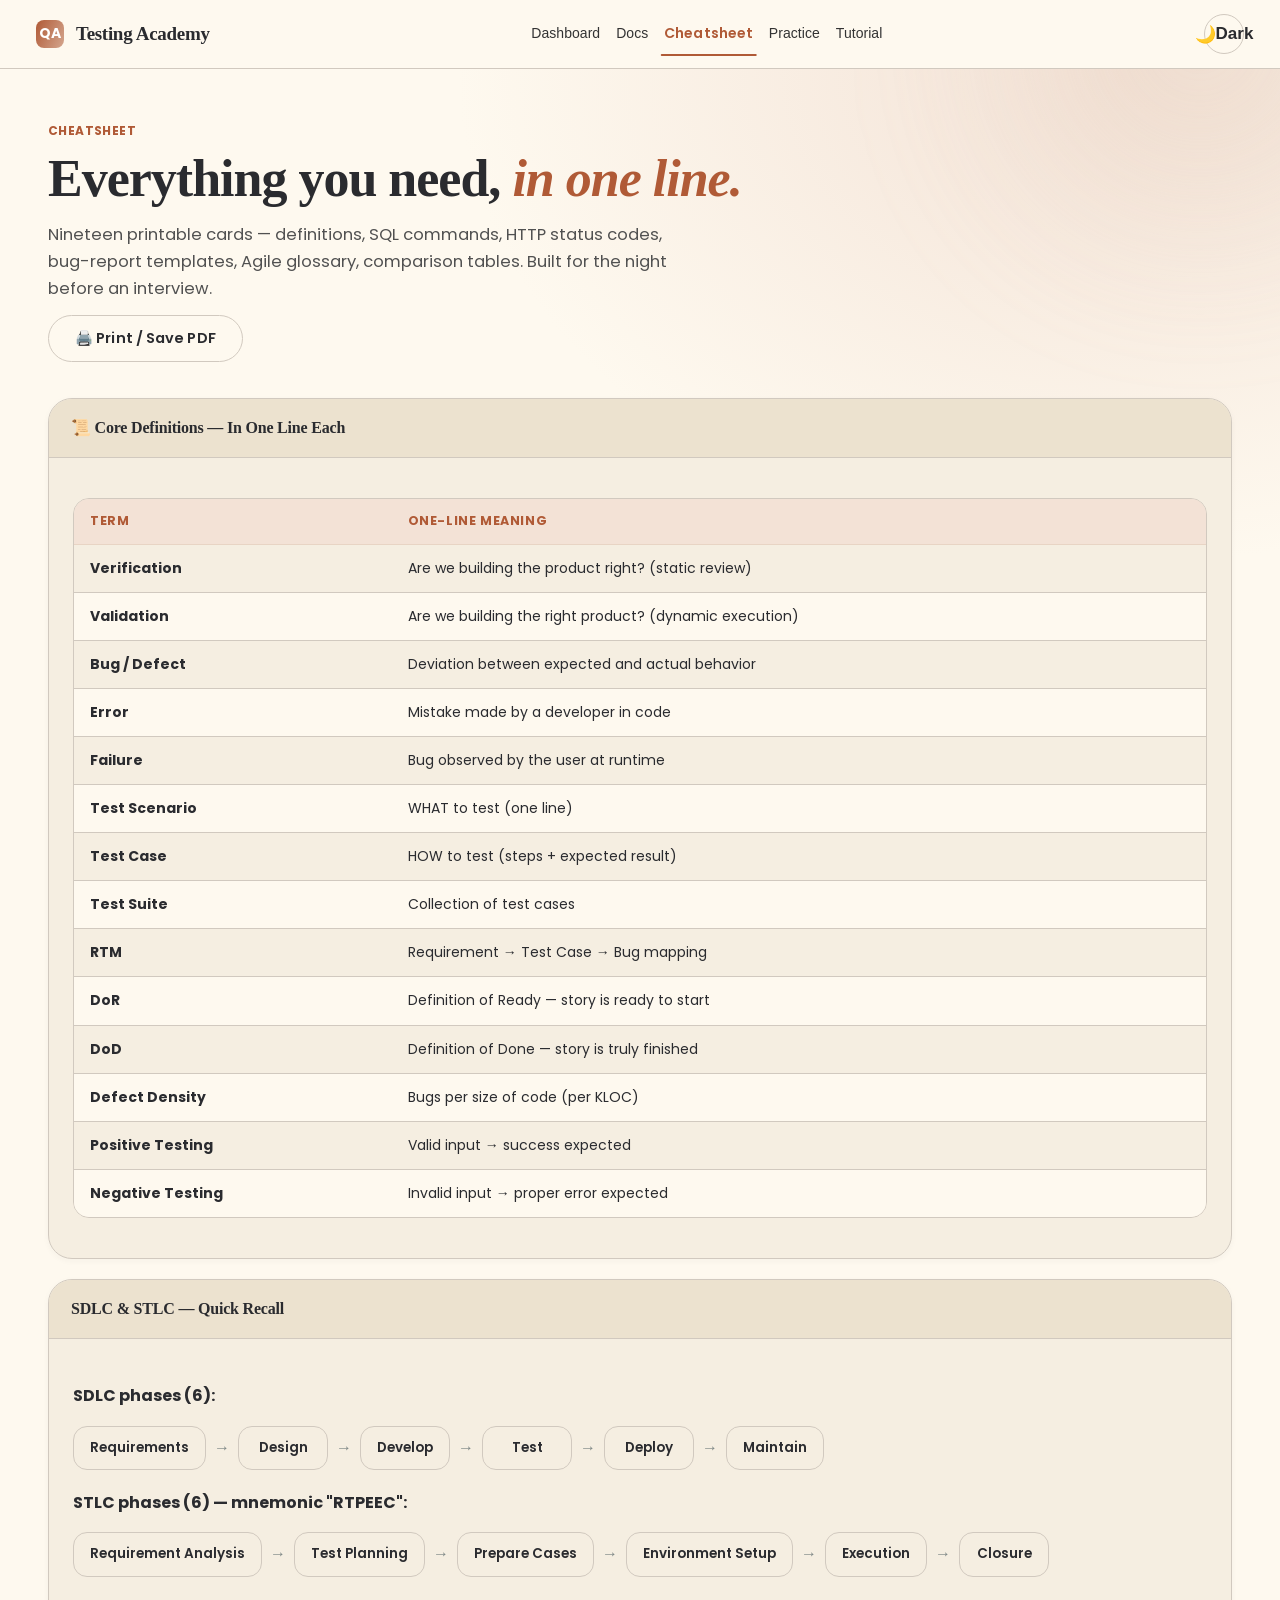
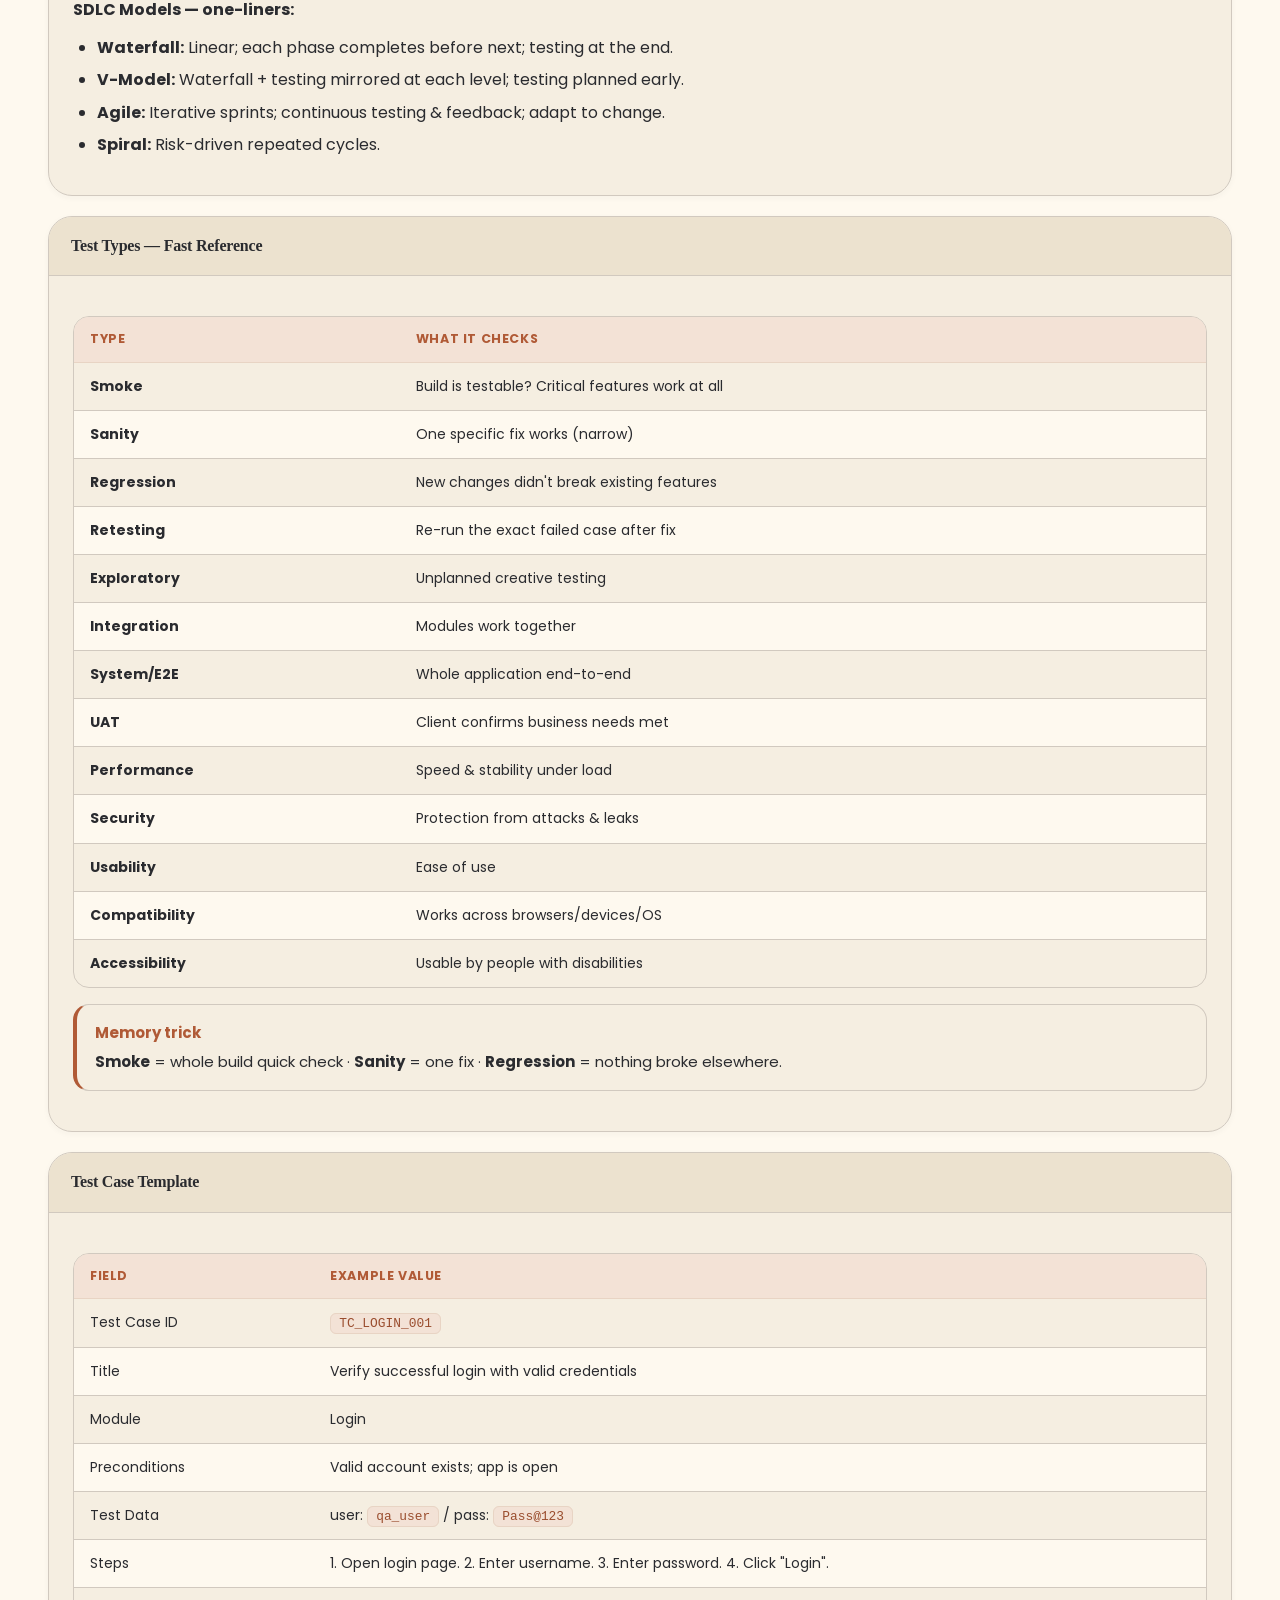
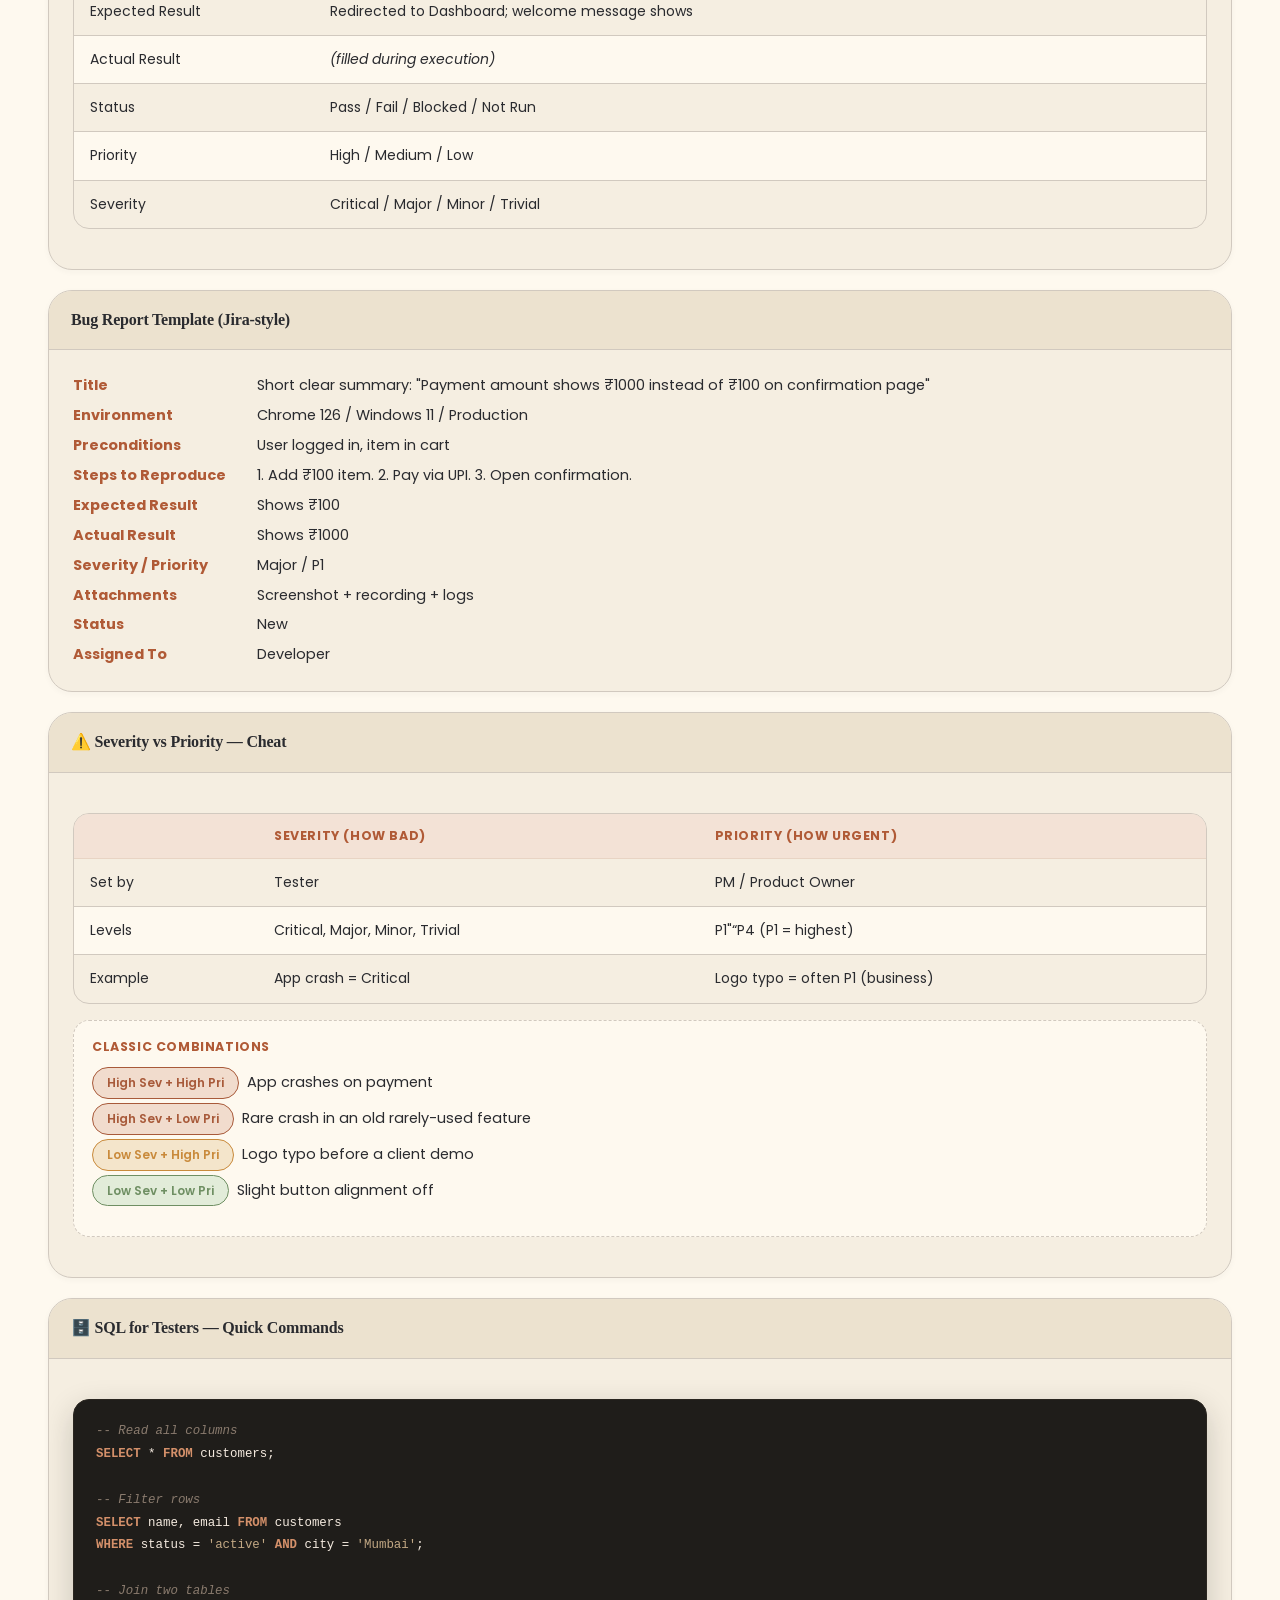
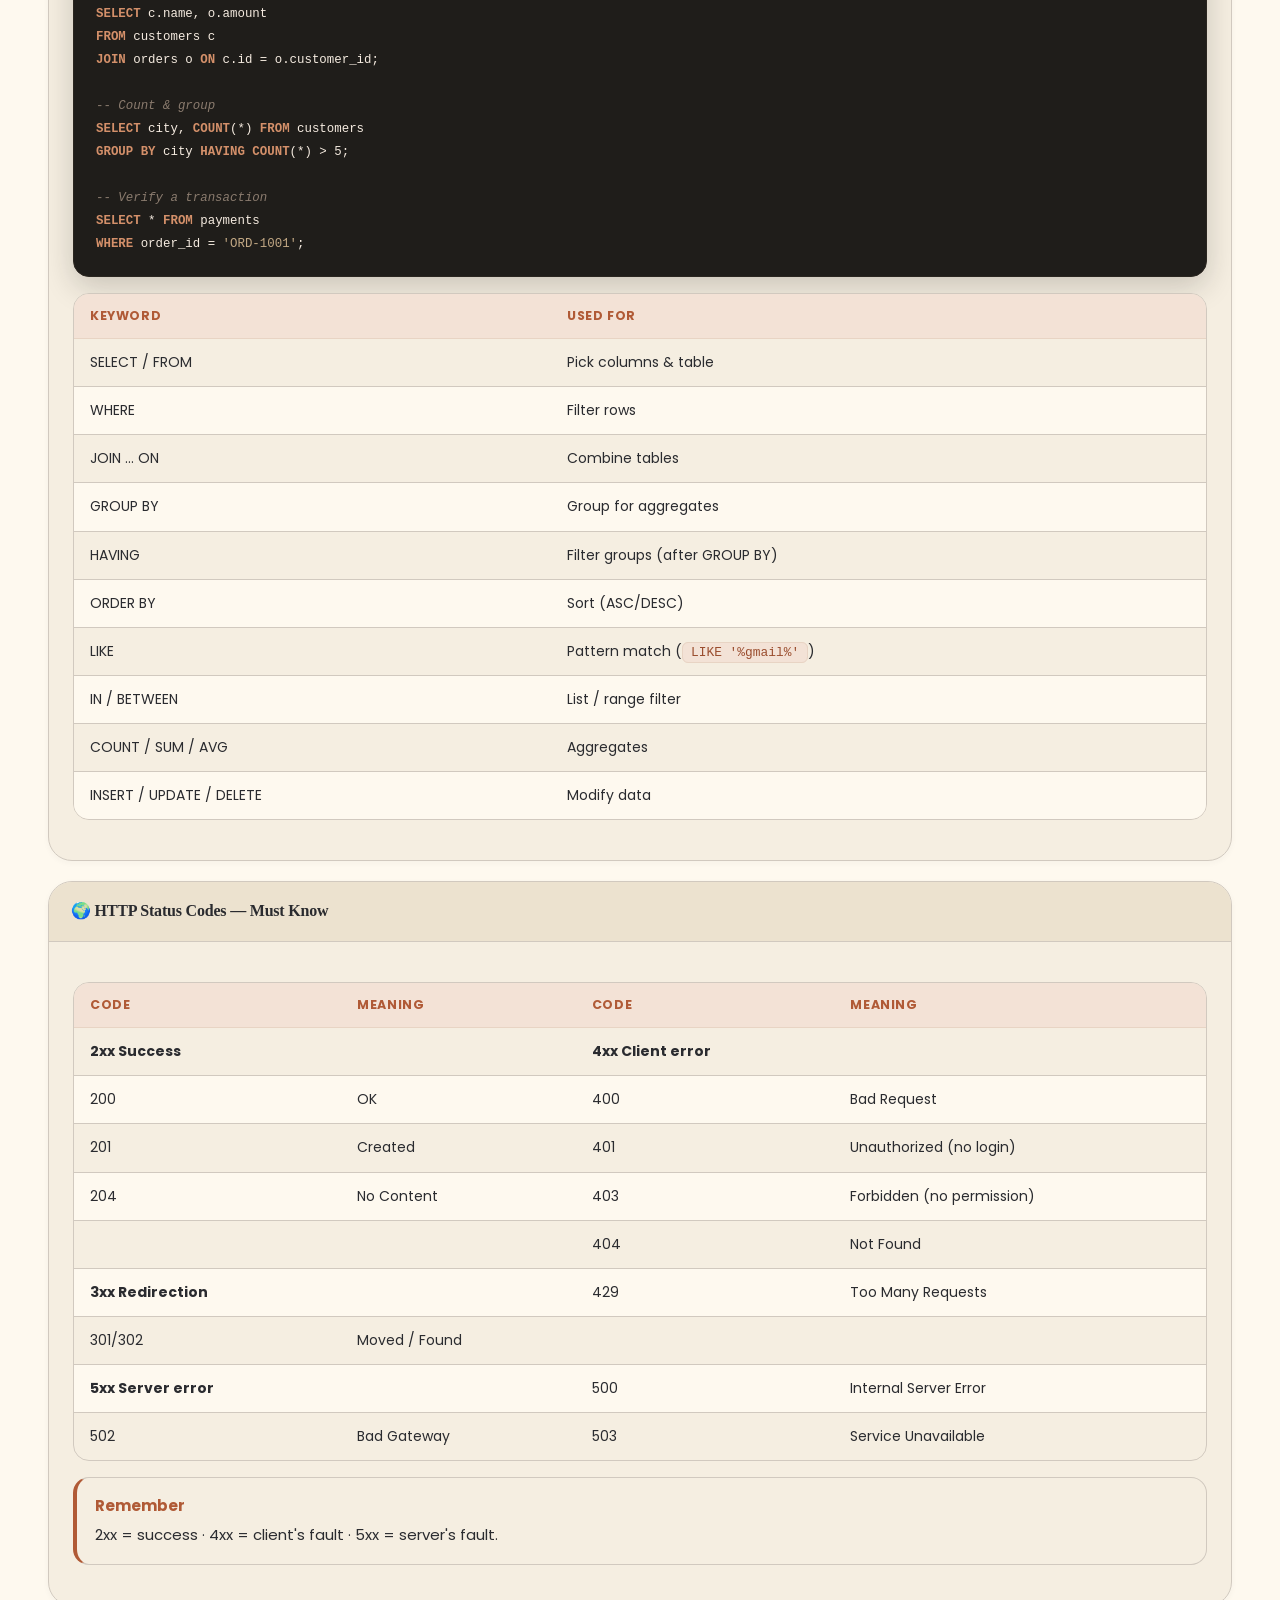
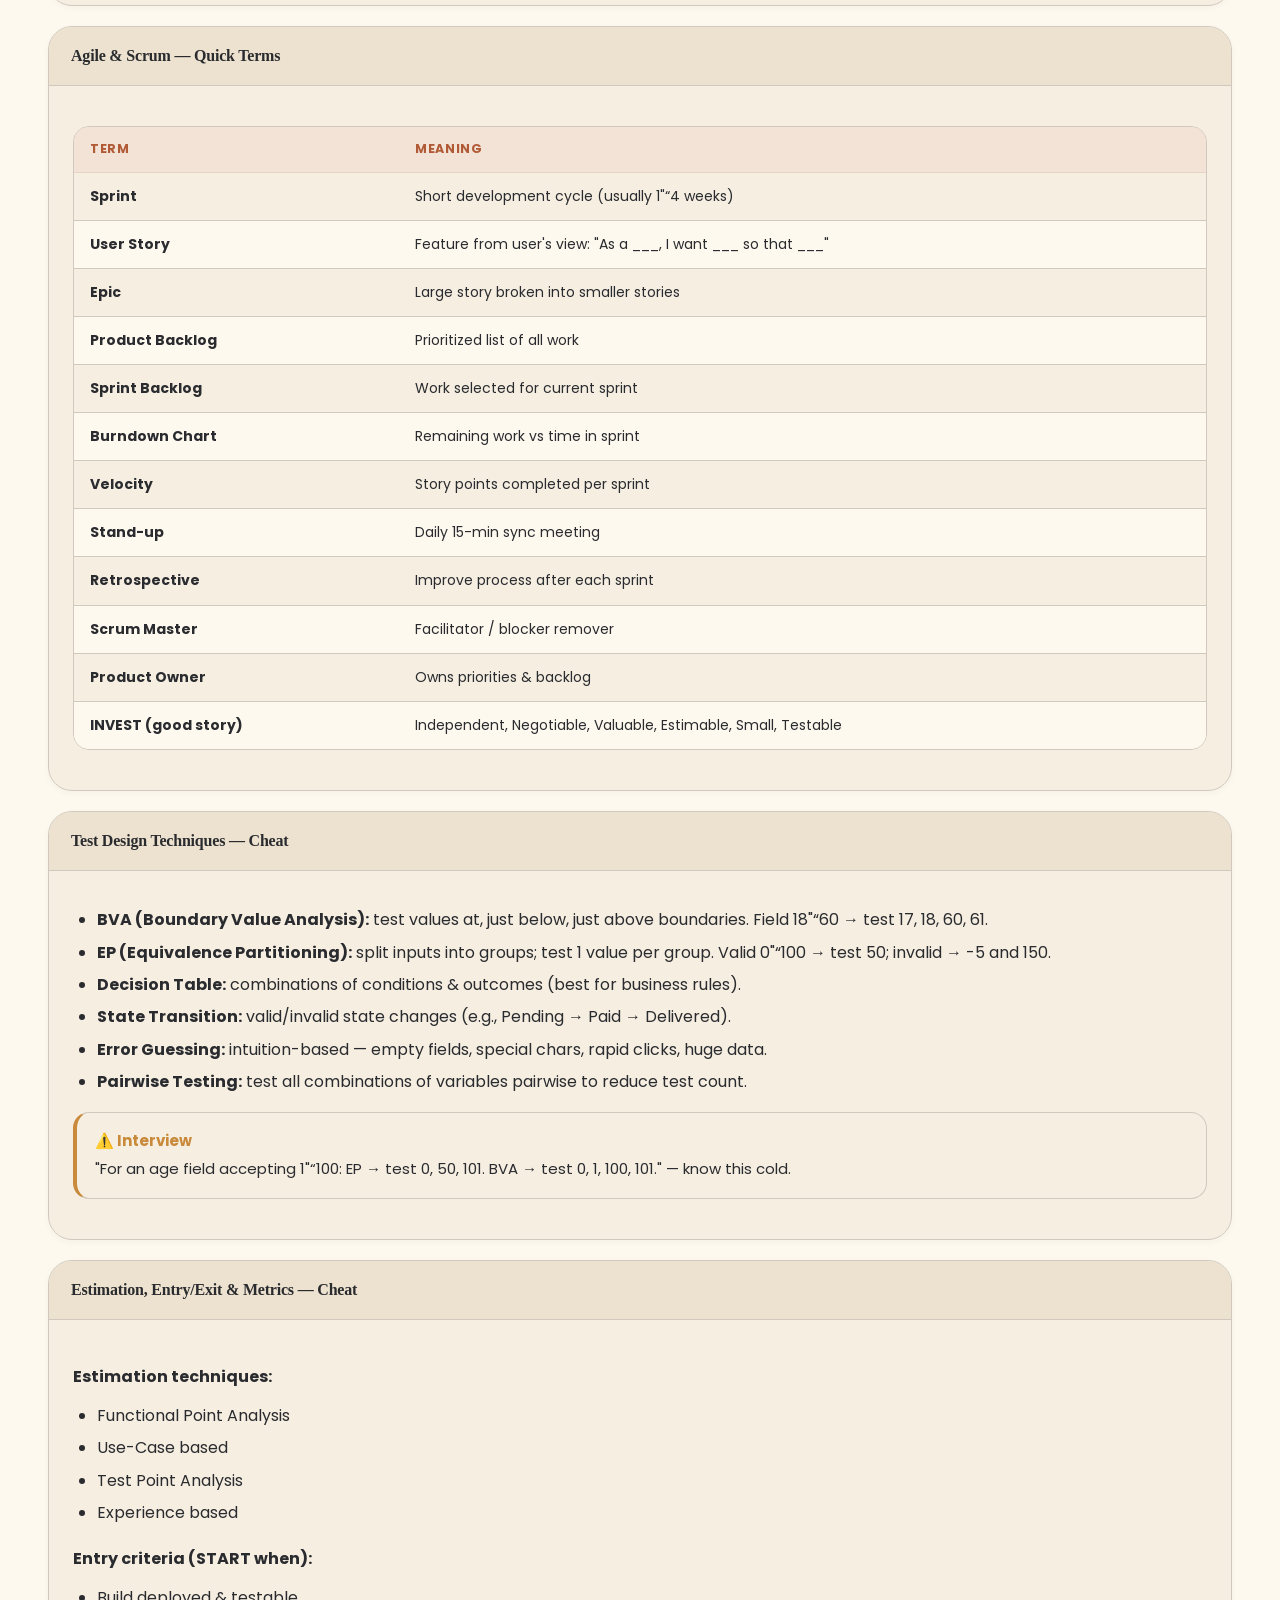
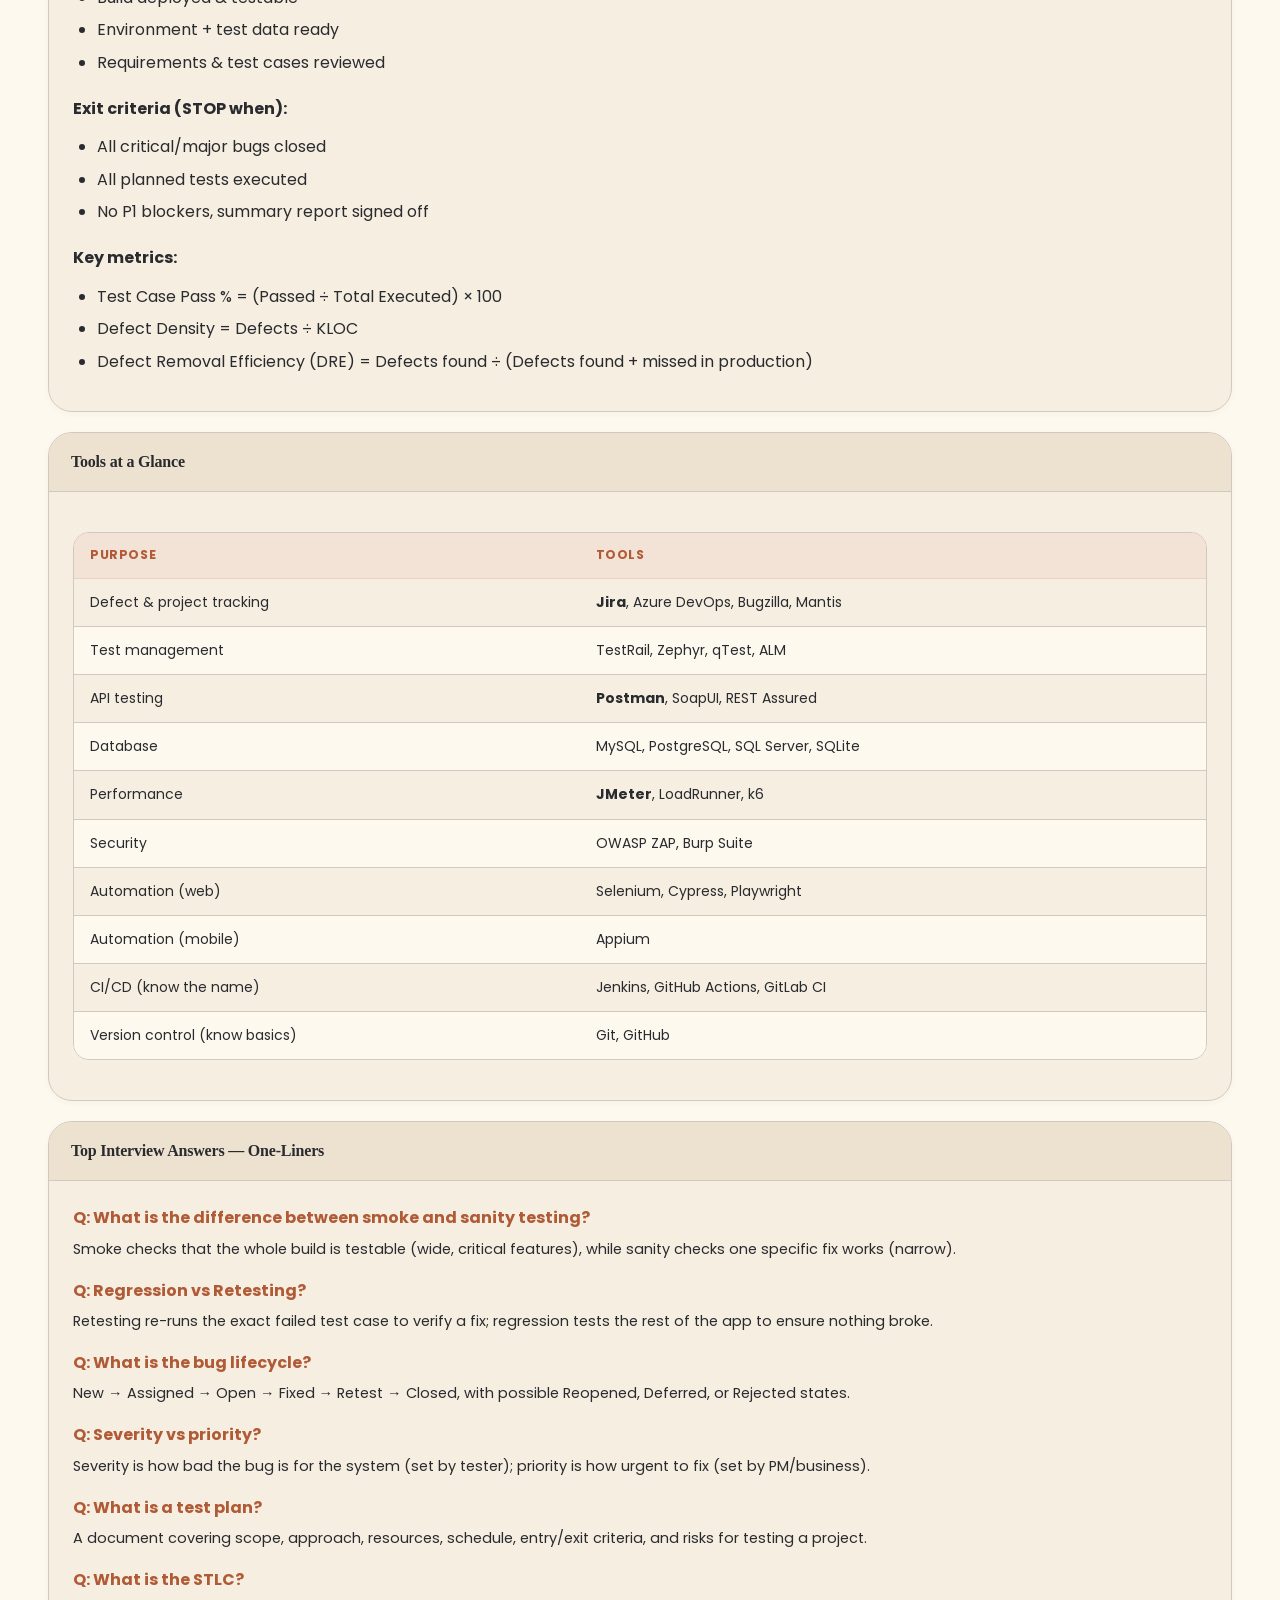
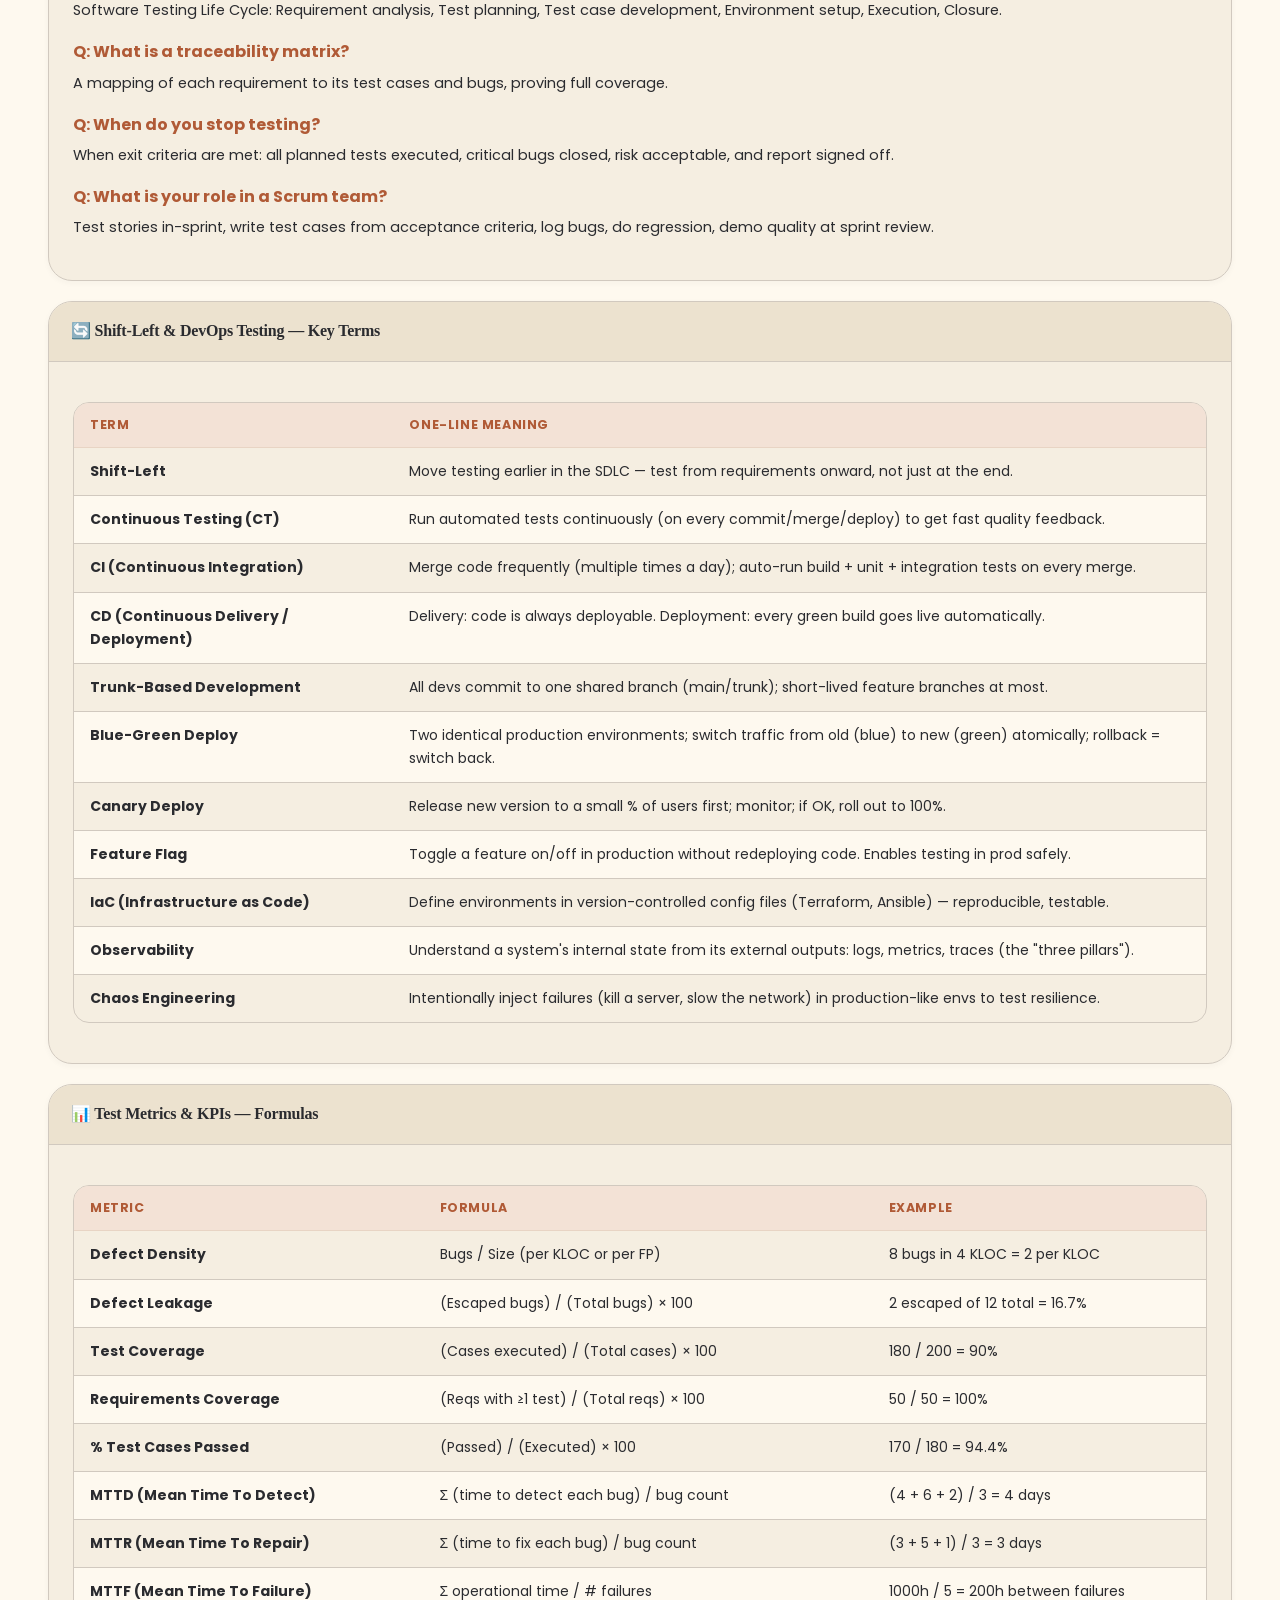
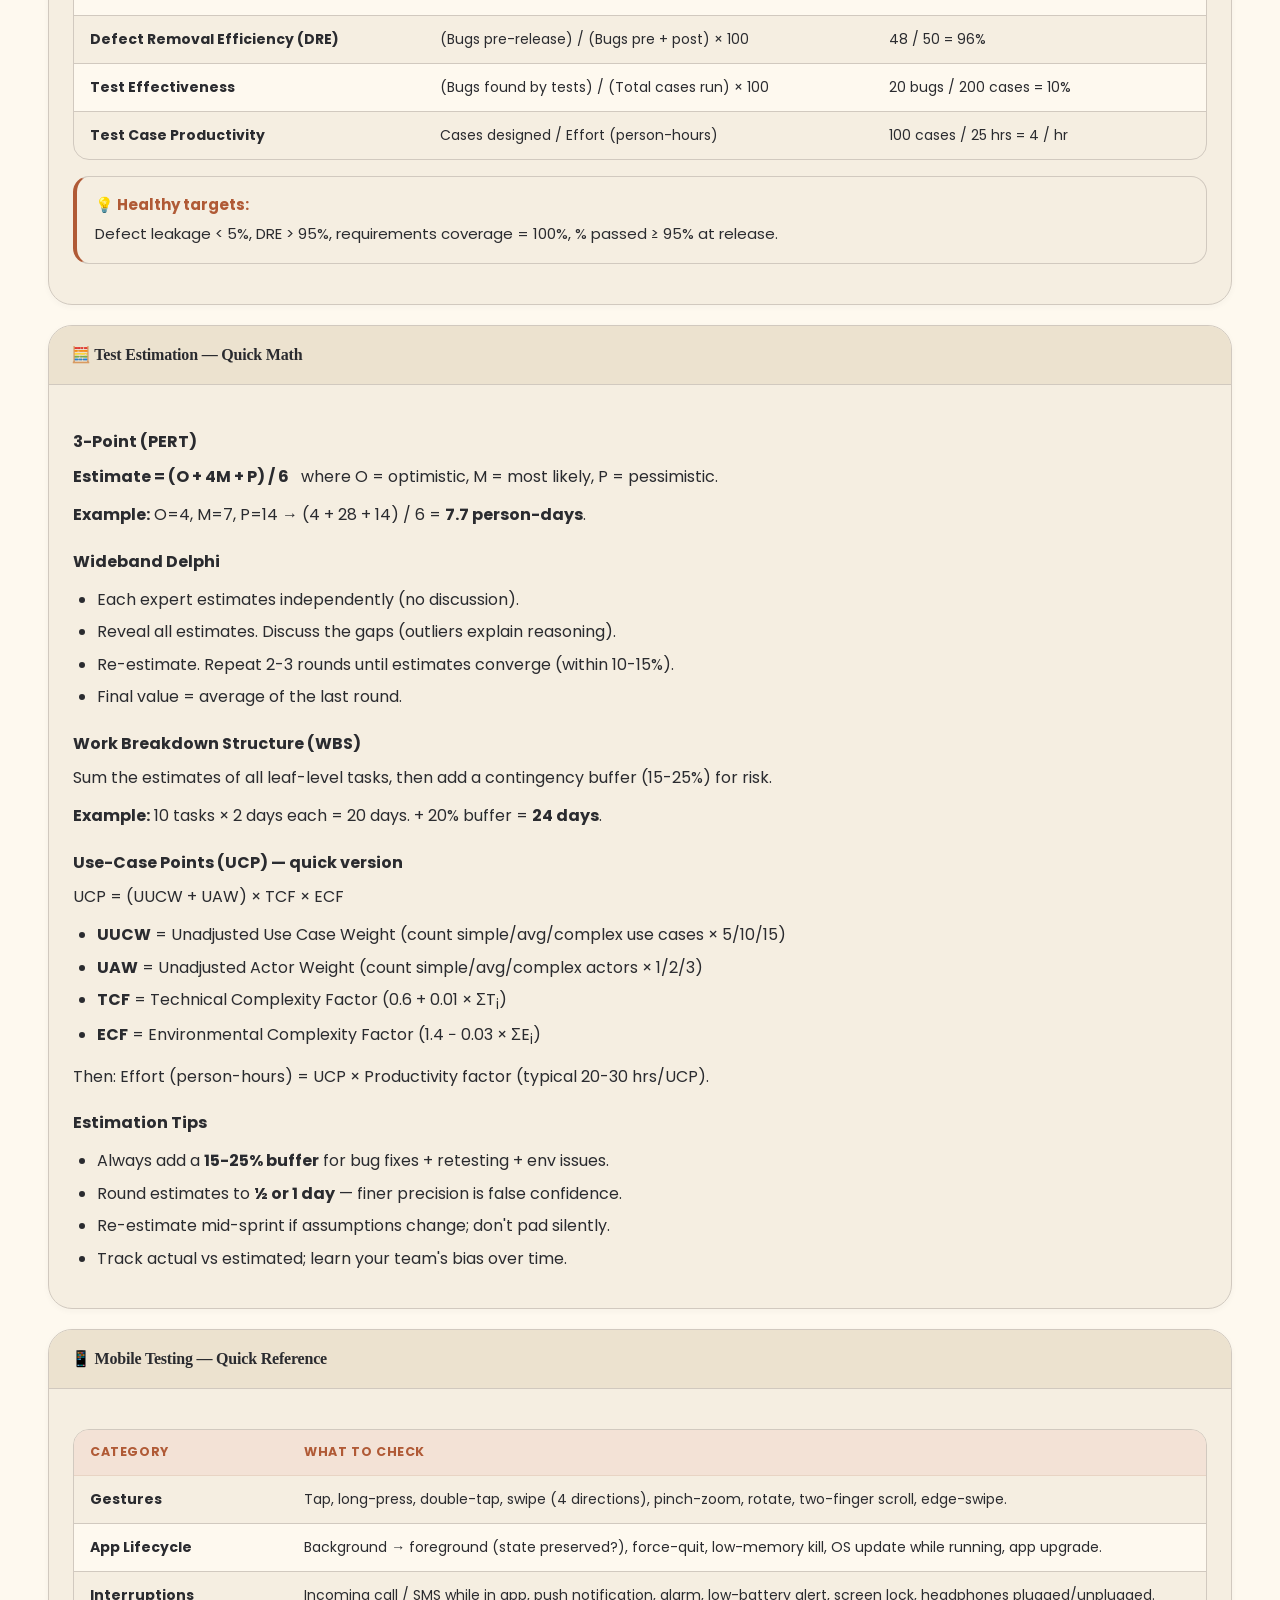
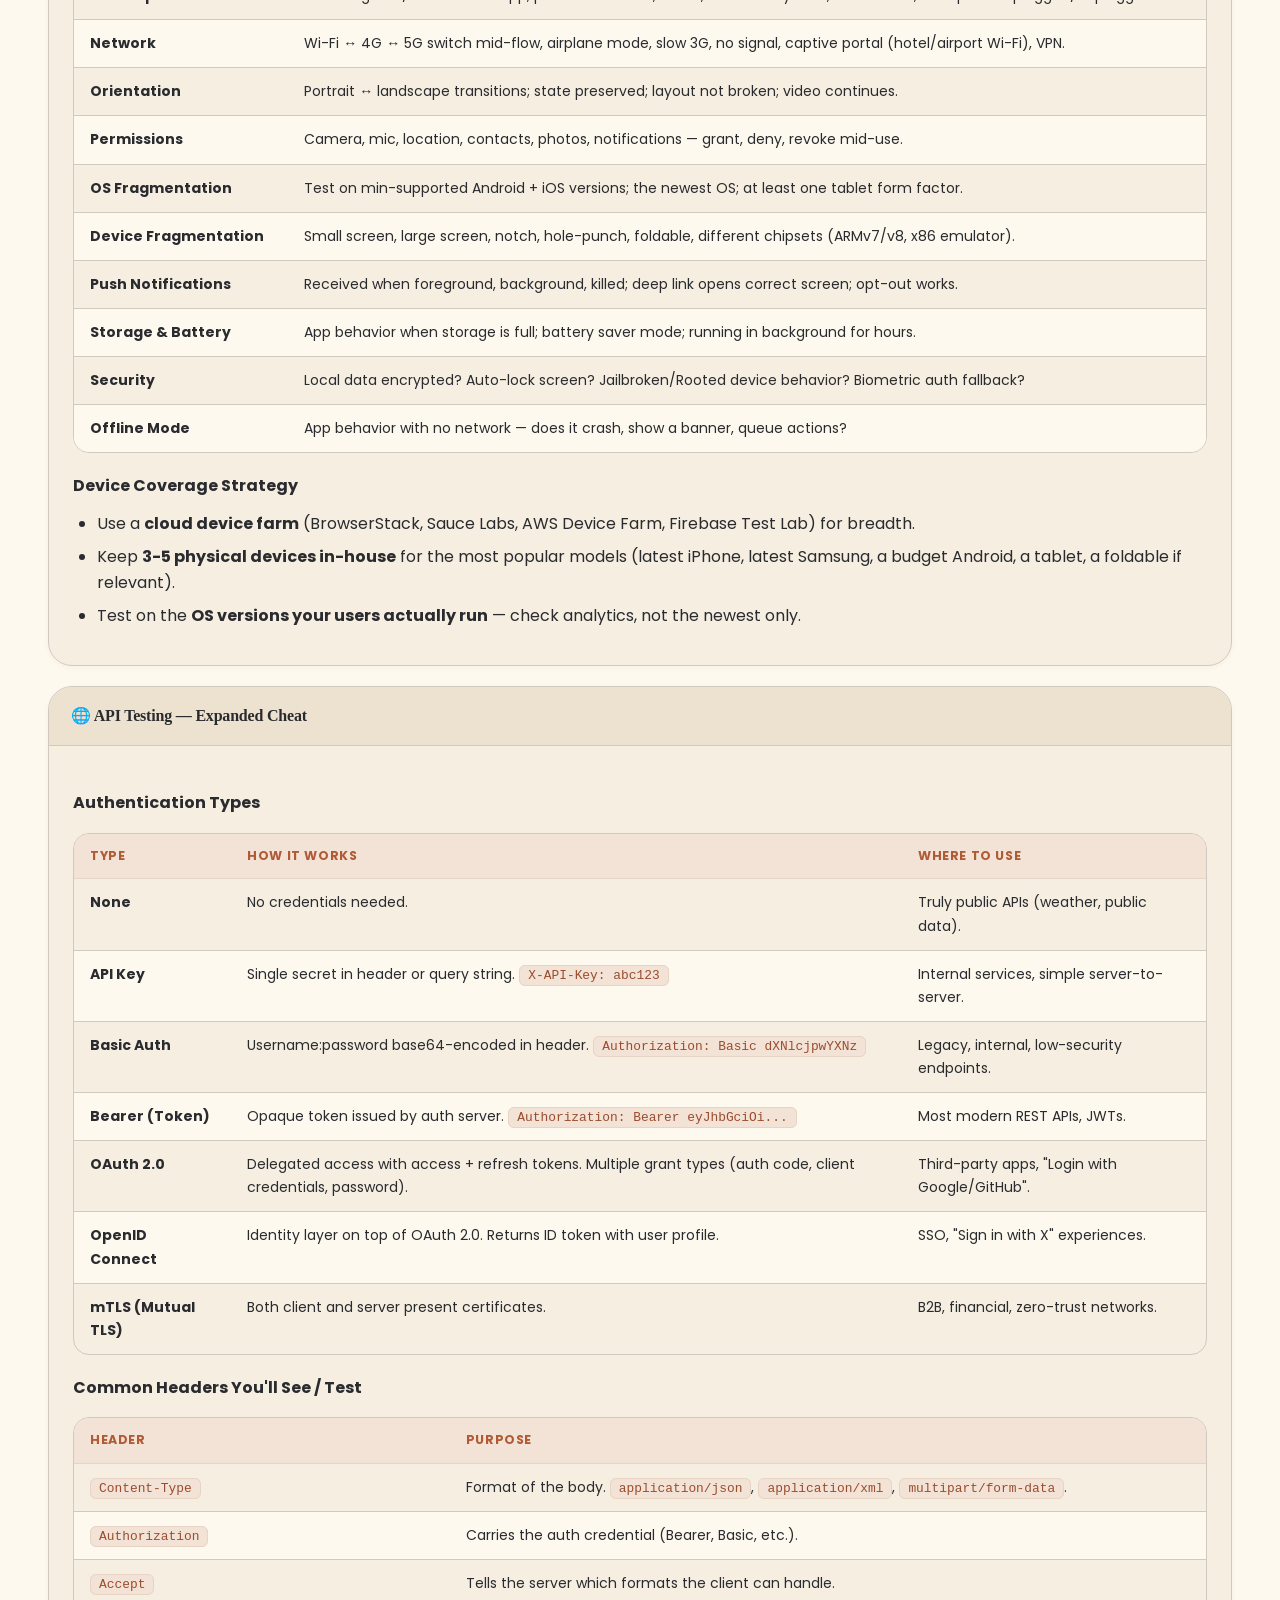
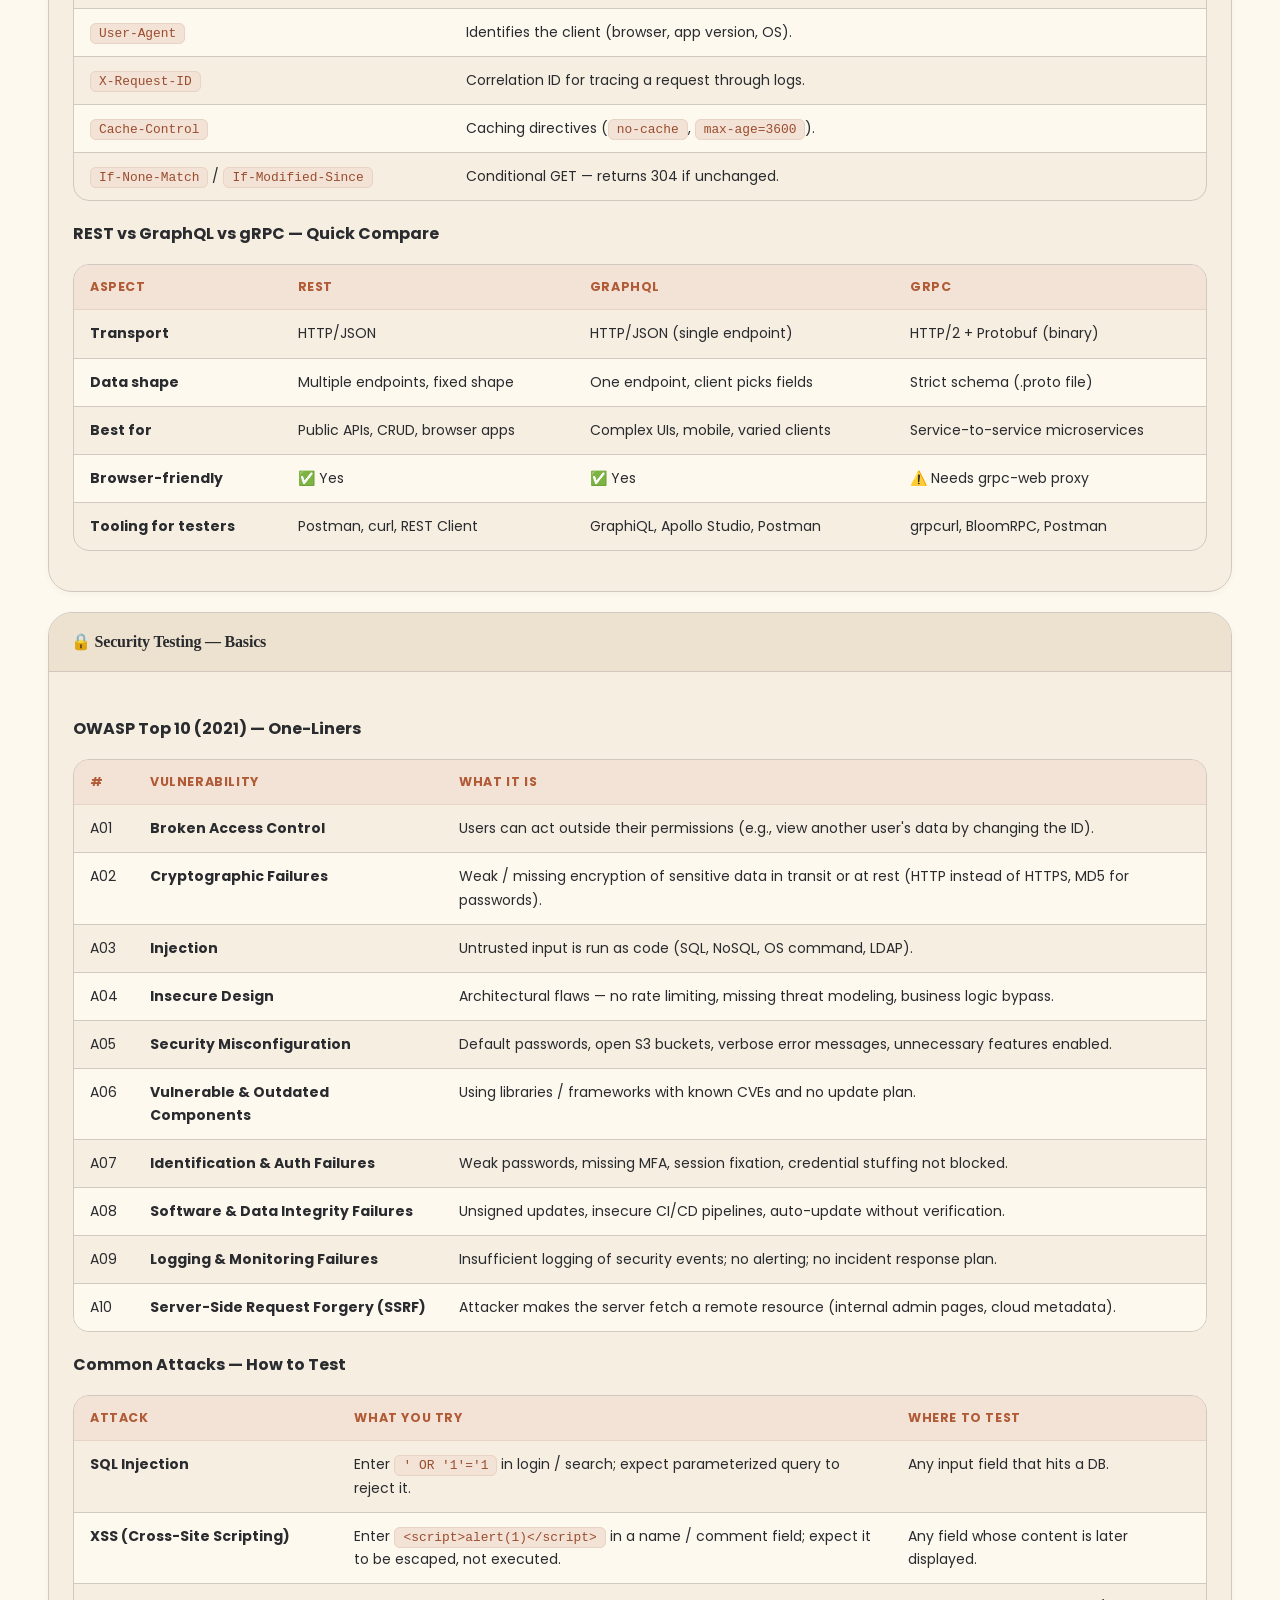
==== commit c7e24b67: "Restyle site to warm apothecary palette (DESIGN.md) Full visual rebuild of all 5 pages, shared CSS, " ====
--- a/cheatsheet.html
+++ b/cheatsheet.html
@@ -1,221 +1,440 @@
-﻿<!DOCTYPE html>
+﻿<!doctype html>
 <html lang="en">
-<head>
-  <meta charset="UTF-8">
-  <meta name="viewport" content="width=device-width, initial-scale=1.0">
-  <title>QA Testing Academy — Cheatsheet</title>
-  <link rel="preconnect" href="https://fonts.googleapis.com">
-  <link rel="preconnect" href="https://fonts.gstatic.com" crossorigin>
-  <link rel="stylesheet" href="https://fonts.googleapis.com/css2?family=Poppins:wght@300;400;500;600;700&display=swap">
-  <link rel="stylesheet" href="css/styles.css">
-  <script>
-    // Apply saved theme before paint to avoid flash
-    (function () {
-      try {
-        var t = localStorage.getItem("qat_theme_v1");
-        if (!t) {
-          t = window.matchMedia && window.matchMedia("(prefers-color-scheme: dark)").matches ? "dark" : "light";
-        }
-        document.documentElement.setAttribute("data-theme", t);
-      } catch (e) {}
-    })();
-  </script>
-</head>
-<body>
-<div class="layout">
-
-  <!-- ============ TOP NAV (Apple-style, two rows) ============ -->
-  <header class="topnav">
-    <div class="topnav-main">
-      <a class="topnav-logo" href="index.html">
-        <span class="topnav-logo-text">QA Testing Academy</span>
-      </a>
-      <button class="topnav-menu-btn" aria-label="Open menu">☰</button>
-      <nav class="topnav-sections" aria-label="Primary">
-        <a href="index.html" class="topnav-link">Dashboard</a>
-        <a href="docs.html" class="topnav-link">Docs</a>
-        <a href="cheatsheet.html" class="topnav-link active">Cheatsheet</a>
-        <a href="practice.html" class="topnav-link">Practice</a>
-        <a href="tutorial.html" class="topnav-link">Tutorial</a>
-      </nav>
-      <div class="topnav-utils">
-        <button class="theme-toggle" id="themeToggle" title="Toggle dark / light mode" aria-label="Toggle theme">
-          <span class="ico">🌙</span><span class="label">Dark</span>
-        </button>
-      </div>
-    </div>
-  </header>
-
-  <!-- ============ MAIN ============ -->
-  <div class="main">
-    <div class="content">
-      <h2 class="sec-title">⚡ The Complete QA Cheatsheet</h2>
-      <p class="sec-sub">Everything you need to revise fast — definitions, templates, codes, and one-line answers.
-         Perfect the night before an interview. <button class="btn ghost small print-btn" onclick="window.print()">🖨️ Print / Save PDF</button></p>
-
-      <div class="cs-grid">
-
-        <!-- 1. Core definitions -->
-        <div class="cs-card">
-          <div class="cs-head">📜 Core Definitions — In One Line Each</div>
-          <div class="cs-body">
-            <div class="table-wrap">
-              <table>
-                <thead><tr><th>Term</th><th>One-line meaning</th></tr></thead>
-                <tbody>
-                  <tr><td><b>Verification</b></td><td>Are we building the product right? (static review)</td></tr>
-                  <tr><td><b>Validation</b></td><td>Are we building the right product? (dynamic execution)</td></tr>
-                  <tr><td><b>Bug / Defect</b></td><td>Deviation between expected and actual behavior</td></tr>
-                  <tr><td><b>Error</b></td><td>Mistake made by a developer in code</td></tr>
-                  <tr><td><b>Failure</b></td><td>Bug observed by the user at runtime</td></tr>
-                  <tr><td><b>Test Scenario</b></td><td>WHAT to test (one line)</td></tr>
-                  <tr><td><b>Test Case</b></td><td>HOW to test (steps + expected result)</td></tr>
-                  <tr><td><b>Test Suite</b></td><td>Collection of test cases</td></tr>
-                  <tr><td><b>RTM</b></td><td>Requirement → Test Case → Bug mapping</td></tr>
-                  <tr><td><b>DoR</b></td><td>Definition of Ready — story is ready to start</td></tr>
-                  <tr><td><b>DoD</b></td><td>Definition of Done — story is truly finished</td></tr>
-                  <tr><td><b>Defect Density</b></td><td>Bugs per size of code (per KLOC)</td></tr>
-                  <tr><td><b>Positive Testing</b></td><td>Valid input → success expected</td></tr>
-                  <tr><td><b>Negative Testing</b></td><td>Invalid input → proper error expected</td></tr>
-                </tbody>
-              </table>
-            </div>
+  <head>
+    <meta charset="UTF-8" />
+    <meta name="viewport" content="width=device-width, initial-scale=1.0" />
+    <title>QA Testing Academy — Cheatsheet</title>
+    <link rel="preconnect" href="https://fonts.googleapis.com" />
+    <link rel="preconnect" href="https://fonts.gstatic.com" crossorigin />
+    <link
+      rel="stylesheet"
+      href="https://fonts.googleapis.com/css2?family=Poppins:wght@300;400;500;600;700&display=swap"
+    />
+    <link rel="stylesheet" href="css/styles.css" />
+    <script>
+      // Apply saved theme before paint to avoid flash
+      (function () {
+        try {
+          var t = localStorage.getItem("qat_theme_v1");
+          if (!t) {
+            t =
+              window.matchMedia &&
+              window.matchMedia("(prefers-color-scheme: dark)").matches
+                ? "dark"
+                : "light";
+          }
+          document.documentElement.setAttribute("data-theme", t);
+        } catch (e) {}
+      })();
+    </script>
+  </head>
+  <body>
+    <div class="layout">
+      <!-- ============ TOP NAV (Apple-style, two rows) ============ -->
+      <header class="topnav">
+        <div class="topnav-main">
+          <a class="topnav-logo" href="index.html">
+            <span class="topnav-logo-mark">QA</span>
+            <span class="topnav-logo-text">Testing Academy</span>
+          </a>
+          <button class="topnav-menu-btn" aria-label="Open menu">☰</button>
+          <nav class="topnav-sections" aria-label="Primary">
+            <a href="index.html" class="topnav-link">Dashboard</a>
+            <a href="docs.html" class="topnav-link">Docs</a>
+            <a href="cheatsheet.html" class="topnav-link active">Cheatsheet</a>
+            <a href="practice.html" class="topnav-link">Practice</a>
+            <a href="tutorial.html" class="topnav-link">Tutorial</a>
+          </nav>
+          <div class="topnav-utils">
+            <button
+              class="theme-toggle"
+              id="themeToggle"
+              title="Toggle dark / light mode"
+              aria-label="Toggle theme"
+            >
+              <span class="ico">🌙</span><span class="label">Dark</span>
+            </button>
           </div>
         </div>
-
-        <!-- 2. SDLC / STLC quick -->
-        <div class="cs-card">
-          <div class="cs-head">SDLC &amp; STLC — Quick Recall</div>
-          <div class="cs-body">
-            <h4>SDLC phases (6):</h4>
-            <div class="flow">
-              <div class="node">Requirements</div><div class="arrow">→</div>
-              <div class="node">Design</div><div class="arrow">→</div>
-              <div class="node">Develop</div><div class="arrow">→</div>
-              <div class="node">Test</div><div class="arrow">→</div>
-              <div class="node">Deploy</div><div class="arrow">→</div>
-              <div class="node">Maintain</div>
-            </div>
-            <h4>STLC phases (6) — mnemonic "RTPEEC":</h4>
-            <div class="flow">
-              <div class="node">Requirement Analysis</div><div class="arrow">→</div>
-              <div class="node">Test Planning</div><div class="arrow">→</div>
-              <div class="node">Prepare Cases</div><div class="arrow">→</div>
-              <div class="node">Environment Setup</div><div class="arrow">→</div>
-              <div class="node">Execution</div><div class="arrow">→</div>
-              <div class="node">Closure</div>
-            </div>
-            <h4>SDLC Models — one-liners:</h4>
-            <ul>
-              <li><b>Waterfall:</b> Linear; each phase completes before next; testing at the end.</li>
-              <li><b>V-Model:</b> Waterfall + testing mirrored at each level; testing planned early.</li>
-              <li><b>Agile:</b> Iterative sprints; continuous testing &amp; feedback; adapt to change.</li>
-              <li><b>Spiral:</b> Risk-driven repeated cycles.</li>
-            </ul>
+      </header>
+
+      <!-- ============ MAIN ============ -->
+      <div class="main">
+        <div class="content">
+          <div class="page-opener">
+            <span class="eyebrow">Cheatsheet</span>
+            <h1>Everything you need, <em>in one line.</em></h1>
+            <p class="lead">
+              Nineteen printable cards — definitions, SQL commands, HTTP status
+              codes, bug-report templates, Agile glossary, comparison tables.
+              Built for the night before an interview.
+            </p>
+            <div class="hero-cta" style="margin-top: 8px">
+              <button class="btn ghost" onclick="window.print()">
+                🖨️ Print / Save PDF
+              </button>
+            </div>
           </div>
-        </div>
-
-        <!-- 3. Test types quick table -->
-        <div class="cs-card">
-          <div class="cs-head">Test Types — Fast Reference</div>
-          <div class="cs-body">
-            <div class="table-wrap">
-              <table>
-                <thead><tr><th>Type</th><th>What it checks</th></tr></thead>
-                <tbody>
-                  <tr><td><b>Smoke</b></td><td>Build is testable? Critical features work at all</td></tr>
-                  <tr><td><b>Sanity</b></td><td>One specific fix works (narrow)</td></tr>
-                  <tr><td><b>Regression</b></td><td>New changes didn't break existing features</td></tr>
-                  <tr><td><b>Retesting</b></td><td>Re-run the exact failed case after fix</td></tr>
-                  <tr><td><b>Exploratory</b></td><td>Unplanned creative testing</td></tr>
-                  <tr><td><b>Integration</b></td><td>Modules work together</td></tr>
-                  <tr><td><b>System/E2E</b></td><td>Whole application end-to-end</td></tr>
-                  <tr><td><b>UAT</b></td><td>Client confirms business needs met</td></tr>
-                  <tr><td><b>Performance</b></td><td>Speed &amp; stability under load</td></tr>
-                  <tr><td><b>Security</b></td><td>Protection from attacks &amp; leaks</td></tr>
-                  <tr><td><b>Usability</b></td><td>Ease of use</td></tr>
-                  <tr><td><b>Compatibility</b></td><td>Works across browsers/devices/OS</td></tr>
-                  <tr><td><b>Accessibility</b></td><td>Usable by people with disabilities</td></tr>
-                </tbody>
-              </table>
-            </div>
-            <div class="callout tip"><b>Memory trick</b><b>Smoke</b> = whole build quick check · <b>Sanity</b> = one fix · <b>Regression</b> = nothing broke elsewhere.</div>
-          </div>
-        </div>
-
-        <!-- 4. Test case template -->
-        <div class="cs-card">
-          <div class="cs-head">Test Case Template</div>
-          <div class="cs-body">
-            <div class="table-wrap">
-              <table>
-                <thead><tr><th>Field</th><th>Example value</th></tr></thead>
-                <tbody>
-                  <tr><td>Test Case ID</td><td><code>TC_LOGIN_001</code></td></tr>
-                  <tr><td>Title</td><td>Verify successful login with valid credentials</td></tr>
-                  <tr><td>Module</td><td>Login</td></tr>
-                  <tr><td>Preconditions</td><td>Valid account exists; app is open</td></tr>
-                  <tr><td>Test Data</td><td>user: <code>qa_user</code> / pass: <code>Pass@123</code></td></tr>
-                  <tr><td>Steps</td><td>1. Open login page. 2. Enter username. 3. Enter password. 4. Click "Login".</td></tr>
-                  <tr><td>Expected Result</td><td>Redirected to Dashboard; welcome message shows</td></tr>
-                  <tr><td>Actual Result</td><td><em>(filled during execution)</em></td></tr>
-                  <tr><td>Status</td><td>Pass / Fail / Blocked / Not Run</td></tr>
-                  <tr><td>Priority</td><td>High / Medium / Low</td></tr>
-                  <tr><td>Severity</td><td>Critical / Major / Minor / Trivial</td></tr>
-                </tbody>
-              </table>
-            </div>
-          </div>
-        </div>
-
-        <!-- 5. Bug report template -->
-        <div class="cs-card">
-          <div class="cs-head">Bug Report Template (Jira-style)</div>
-          <div class="cs-body">
-            <div class="kv">
-              <b>Title</b><span>Short clear summary: "Payment amount shows ₹1000 instead of ₹100 on confirmation page"</span>
-              <b>Environment</b><span>Chrome 126 / Windows 11 / Production</span>
-              <b>Preconditions</b><span>User logged in, item in cart</span>
-              <b>Steps to Reproduce</b><span>1. Add ₹100 item. 2. Pay via UPI. 3. Open confirmation.</span>
-              <b>Expected Result</b><span>Shows ₹100</span>
-              <b>Actual Result</b><span>Shows ₹1000</span>
-              <b>Severity / Priority</b><span>Major / P1</span>
-              <b>Attachments</b><span>Screenshot + recording + logs</span>
-              <b>Status</b><span>New</span>
-              <b>Assigned To</b><span>Developer</span>
-            </div>
-          </div>
-        </div>
-
-        <!-- 6. Severity vs Priority -->
-        <div class="cs-card">
-          <div class="cs-head">⚠️ Severity vs Priority — Cheat</div>
-          <div class="cs-body">
-            <div class="table-wrap">
-              <table>
-                <thead><tr><th></th><th>Severity (how BAD)</th><th>Priority (how URGENT)</th></tr></thead>
-                <tbody>
-                  <tr><td>Set by</td><td>Tester</td><td>PM / Product Owner</td></tr>
-                  <tr><td>Levels</td><td>Critical, Major, Minor, Trivial</td><td>P1"“P4 (P1 = highest)</td></tr>
-                  <tr><td>Example</td><td>App crash = Critical</td><td>Logo typo = often P1 (business)</td></tr>
-                </tbody>
-              </table>
-            </div>
-            <div class="example">
-              <div class="ex-title">Classic combinations</div>
-              <p><span class="chip fail">High Sev + High Pri</span> App crashes on payment<br>
-                 <span class="chip fail">High Sev + Low Pri</span> Rare crash in an old rarely-used feature<br>
-                 <span class="chip warn">Low Sev + High Pri</span> Logo typo before a client demo<br>
-                 <span class="chip pass">Low Sev + Low Pri</span> Slight button alignment off</p>
-            </div>
-          </div>
-        </div>
-
-        <!-- 7. SQL cheat -->
-        <div class="cs-card">
-          <div class="cs-head">🗄️ SQL for Testers — Quick Commands</div>
-          <div class="cs-body">
-            <pre><code><span class="c">-- Read all columns</span>
+
+          <div class="cs-grid">
+            <!-- 1. Core definitions -->
+            <div class="cs-card">
+              <div class="cs-head">📜 Core Definitions — In One Line Each</div>
+              <div class="cs-body">
+                <div class="table-wrap">
+                  <table>
+                    <thead>
+                      <tr>
+                        <th>Term</th>
+                        <th>One-line meaning</th>
+                      </tr>
+                    </thead>
+                    <tbody>
+                      <tr>
+                        <td><b>Verification</b></td>
+                        <td>
+                          Are we building the product right? (static review)
+                        </td>
+                      </tr>
+                      <tr>
+                        <td><b>Validation</b></td>
+                        <td>
+                          Are we building the right product? (dynamic execution)
+                        </td>
+                      </tr>
+                      <tr>
+                        <td><b>Bug / Defect</b></td>
+                        <td>Deviation between expected and actual behavior</td>
+                      </tr>
+                      <tr>
+                        <td><b>Error</b></td>
+                        <td>Mistake made by a developer in code</td>
+                      </tr>
+                      <tr>
+                        <td><b>Failure</b></td>
+                        <td>Bug observed by the user at runtime</td>
+                      </tr>
+                      <tr>
+                        <td><b>Test Scenario</b></td>
+                        <td>WHAT to test (one line)</td>
+                      </tr>
+                      <tr>
+                        <td><b>Test Case</b></td>
+                        <td>HOW to test (steps + expected result)</td>
+                      </tr>
+                      <tr>
+                        <td><b>Test Suite</b></td>
+                        <td>Collection of test cases</td>
+                      </tr>
+                      <tr>
+                        <td><b>RTM</b></td>
+                        <td>Requirement → Test Case → Bug mapping</td>
+                      </tr>
+                      <tr>
+                        <td><b>DoR</b></td>
+                        <td>Definition of Ready — story is ready to start</td>
+                      </tr>
+                      <tr>
+                        <td><b>DoD</b></td>
+                        <td>Definition of Done — story is truly finished</td>
+                      </tr>
+                      <tr>
+                        <td><b>Defect Density</b></td>
+                        <td>Bugs per size of code (per KLOC)</td>
+                      </tr>
+                      <tr>
+                        <td><b>Positive Testing</b></td>
+                        <td>Valid input → success expected</td>
+                      </tr>
+                      <tr>
+                        <td><b>Negative Testing</b></td>
+                        <td>Invalid input → proper error expected</td>
+                      </tr>
+                    </tbody>
+                  </table>
+                </div>
+              </div>
+            </div>
+
+            <!-- 2. SDLC / STLC quick -->
+            <div class="cs-card">
+              <div class="cs-head">SDLC &amp; STLC — Quick Recall</div>
+              <div class="cs-body">
+                <h4>SDLC phases (6):</h4>
+                <div class="flow">
+                  <div class="node">Requirements</div>
+                  <div class="arrow">→</div>
+                  <div class="node">Design</div>
+                  <div class="arrow">→</div>
+                  <div class="node">Develop</div>
+                  <div class="arrow">→</div>
+                  <div class="node">Test</div>
+                  <div class="arrow">→</div>
+                  <div class="node">Deploy</div>
+                  <div class="arrow">→</div>
+                  <div class="node">Maintain</div>
+                </div>
+                <h4>STLC phases (6) — mnemonic "RTPEEC":</h4>
+                <div class="flow">
+                  <div class="node">Requirement Analysis</div>
+                  <div class="arrow">→</div>
+                  <div class="node">Test Planning</div>
+                  <div class="arrow">→</div>
+                  <div class="node">Prepare Cases</div>
+                  <div class="arrow">→</div>
+                  <div class="node">Environment Setup</div>
+                  <div class="arrow">→</div>
+                  <div class="node">Execution</div>
+                  <div class="arrow">→</div>
+                  <div class="node">Closure</div>
+                </div>
+                <h4>SDLC Models — one-liners:</h4>
+                <ul>
+                  <li>
+                    <b>Waterfall:</b> Linear; each phase completes before next;
+                    testing at the end.
+                  </li>
+                  <li>
+                    <b>V-Model:</b> Waterfall + testing mirrored at each level;
+                    testing planned early.
+                  </li>
+                  <li>
+                    <b>Agile:</b> Iterative sprints; continuous testing &amp;
+                    feedback; adapt to change.
+                  </li>
+                  <li><b>Spiral:</b> Risk-driven repeated cycles.</li>
+                </ul>
+              </div>
+            </div>
+
+            <!-- 3. Test types quick table -->
+            <div class="cs-card">
+              <div class="cs-head">Test Types — Fast Reference</div>
+              <div class="cs-body">
+                <div class="table-wrap">
+                  <table>
+                    <thead>
+                      <tr>
+                        <th>Type</th>
+                        <th>What it checks</th>
+                      </tr>
+                    </thead>
+                    <tbody>
+                      <tr>
+                        <td><b>Smoke</b></td>
+                        <td>
+                          Build is testable? Critical features work at all
+                        </td>
+                      </tr>
+                      <tr>
+                        <td><b>Sanity</b></td>
+                        <td>One specific fix works (narrow)</td>
+                      </tr>
+                      <tr>
+                        <td><b>Regression</b></td>
+                        <td>New changes didn't break existing features</td>
+                      </tr>
+                      <tr>
+                        <td><b>Retesting</b></td>
+                        <td>Re-run the exact failed case after fix</td>
+                      </tr>
+                      <tr>
+                        <td><b>Exploratory</b></td>
+                        <td>Unplanned creative testing</td>
+                      </tr>
+                      <tr>
+                        <td><b>Integration</b></td>
+                        <td>Modules work together</td>
+                      </tr>
+                      <tr>
+                        <td><b>System/E2E</b></td>
+                        <td>Whole application end-to-end</td>
+                      </tr>
+                      <tr>
+                        <td><b>UAT</b></td>
+                        <td>Client confirms business needs met</td>
+                      </tr>
+                      <tr>
+                        <td><b>Performance</b></td>
+                        <td>Speed &amp; stability under load</td>
+                      </tr>
+                      <tr>
+                        <td><b>Security</b></td>
+                        <td>Protection from attacks &amp; leaks</td>
+                      </tr>
+                      <tr>
+                        <td><b>Usability</b></td>
+                        <td>Ease of use</td>
+                      </tr>
+                      <tr>
+                        <td><b>Compatibility</b></td>
+                        <td>Works across browsers/devices/OS</td>
+                      </tr>
+                      <tr>
+                        <td><b>Accessibility</b></td>
+                        <td>Usable by people with disabilities</td>
+                      </tr>
+                    </tbody>
+                  </table>
+                </div>
+                <div class="callout tip">
+                  <b>Memory trick</b><b>Smoke</b> = whole build quick check ·
+                  <b>Sanity</b> = one fix · <b>Regression</b> = nothing broke
+                  elsewhere.
+                </div>
+              </div>
+            </div>
+
+            <!-- 4. Test case template -->
+            <div class="cs-card">
+              <div class="cs-head">Test Case Template</div>
+              <div class="cs-body">
+                <div class="table-wrap">
+                  <table>
+                    <thead>
+                      <tr>
+                        <th>Field</th>
+                        <th>Example value</th>
+                      </tr>
+                    </thead>
+                    <tbody>
+                      <tr>
+                        <td>Test Case ID</td>
+                        <td><code>TC_LOGIN_001</code></td>
+                      </tr>
+                      <tr>
+                        <td>Title</td>
+                        <td>Verify successful login with valid credentials</td>
+                      </tr>
+                      <tr>
+                        <td>Module</td>
+                        <td>Login</td>
+                      </tr>
+                      <tr>
+                        <td>Preconditions</td>
+                        <td>Valid account exists; app is open</td>
+                      </tr>
+                      <tr>
+                        <td>Test Data</td>
+                        <td>
+                          user: <code>qa_user</code> / pass:
+                          <code>Pass@123</code>
+                        </td>
+                      </tr>
+                      <tr>
+                        <td>Steps</td>
+                        <td>
+                          1. Open login page. 2. Enter username. 3. Enter
+                          password. 4. Click "Login".
+                        </td>
+                      </tr>
+                      <tr>
+                        <td>Expected Result</td>
+                        <td>Redirected to Dashboard; welcome message shows</td>
+                      </tr>
+                      <tr>
+                        <td>Actual Result</td>
+                        <td><em>(filled during execution)</em></td>
+                      </tr>
+                      <tr>
+                        <td>Status</td>
+                        <td>Pass / Fail / Blocked / Not Run</td>
+                      </tr>
+                      <tr>
+                        <td>Priority</td>
+                        <td>High / Medium / Low</td>
+                      </tr>
+                      <tr>
+                        <td>Severity</td>
+                        <td>Critical / Major / Minor / Trivial</td>
+                      </tr>
+                    </tbody>
+                  </table>
+                </div>
+              </div>
+            </div>
+
+            <!-- 5. Bug report template -->
+            <div class="cs-card">
+              <div class="cs-head">Bug Report Template (Jira-style)</div>
+              <div class="cs-body">
+                <div class="kv">
+                  <b>Title</b
+                  ><span
+                    >Short clear summary: "Payment amount shows ₹1000 instead of
+                    ₹100 on confirmation page"</span
+                  >
+                  <b>Environment</b
+                  ><span>Chrome 126 / Windows 11 / Production</span>
+                  <b>Preconditions</b><span>User logged in, item in cart</span>
+                  <b>Steps to Reproduce</b
+                  ><span
+                    >1. Add ₹100 item. 2. Pay via UPI. 3. Open
+                    confirmation.</span
+                  >
+                  <b>Expected Result</b><span>Shows ₹100</span>
+                  <b>Actual Result</b><span>Shows ₹1000</span>
+                  <b>Severity / Priority</b><span>Major / P1</span>
+                  <b>Attachments</b><span>Screenshot + recording + logs</span>
+                  <b>Status</b><span>New</span> <b>Assigned To</b
+                  ><span>Developer</span>
+                </div>
+              </div>
+            </div>
+
+            <!-- 6. Severity vs Priority -->
+            <div class="cs-card">
+              <div class="cs-head">⚠️ Severity vs Priority — Cheat</div>
+              <div class="cs-body">
+                <div class="table-wrap">
+                  <table>
+                    <thead>
+                      <tr>
+                        <th></th>
+                        <th>Severity (how BAD)</th>
+                        <th>Priority (how URGENT)</th>
+                      </tr>
+                    </thead>
+                    <tbody>
+                      <tr>
+                        <td>Set by</td>
+                        <td>Tester</td>
+                        <td>PM / Product Owner</td>
+                      </tr>
+                      <tr>
+                        <td>Levels</td>
+                        <td>Critical, Major, Minor, Trivial</td>
+                        <td>P1"“P4 (P1 = highest)</td>
+                      </tr>
+                      <tr>
+                        <td>Example</td>
+                        <td>App crash = Critical</td>
+                        <td>Logo typo = often P1 (business)</td>
+                      </tr>
+                    </tbody>
+                  </table>
+                </div>
+                <div class="example">
+                  <div class="ex-title">Classic combinations</div>
+                  <p>
+                    <span class="chip fail">High Sev + High Pri</span> App
+                    crashes on payment<br />
+                    <span class="chip fail">High Sev + Low Pri</span> Rare crash
+                    in an old rarely-used feature<br />
+                    <span class="chip warn">Low Sev + High Pri</span> Logo typo
+                    before a client demo<br />
+                    <span class="chip pass">Low Sev + Low Pri</span> Slight
+                    button alignment off
+                  </p>
+                </div>
+              </div>
+            </div>
+
+            <!-- 7. SQL cheat -->
+            <div class="cs-card">
+              <div class="cs-head">🗄️ SQL for Testers — Quick Commands</div>
+              <div class="cs-body">
+                <pre><code><span class="c">-- Read all columns</span>
 <span class="k">SELECT</span> * <span class="k">FROM</span> customers;
 
 <span class="c">-- Filter rows</span>
@@ -234,188 +453,1224 @@
 <span class="c">-- Verify a transaction</span>
 <span class="k">SELECT</span> * <span class="k">FROM</span> payments
 <span class="k">WHERE</span> order_id = <span class="s">'ORD-1001'</span>;</code></pre>
-            <div class="table-wrap">
-              <table>
-                <thead><tr><th>Keyword</th><th>Used for</th></tr></thead>
-                <tbody>
-                  <tr><td>SELECT / FROM</td><td>Pick columns &amp; table</td></tr>
-                  <tr><td>WHERE</td><td>Filter rows</td></tr>
-                  <tr><td>JOIN ... ON</td><td>Combine tables</td></tr>
-                  <tr><td>GROUP BY</td><td>Group for aggregates</td></tr>
-                  <tr><td>HAVING</td><td>Filter groups (after GROUP BY)</td></tr>
-                  <tr><td>ORDER BY</td><td>Sort (ASC/DESC)</td></tr>
-                  <tr><td>LIKE</td><td>Pattern match (<code>LIKE '%gmail%'</code>)</td></tr>
-                  <tr><td>IN / BETWEEN</td><td>List / range filter</td></tr>
-                  <tr><td>COUNT / SUM / AVG</td><td>Aggregates</td></tr>
-                  <tr><td>INSERT / UPDATE / DELETE</td><td>Modify data</td></tr>
-                </tbody>
-              </table>
+                <div class="table-wrap">
+                  <table>
+                    <thead>
+                      <tr>
+                        <th>Keyword</th>
+                        <th>Used for</th>
+                      </tr>
+                    </thead>
+                    <tbody>
+                      <tr>
+                        <td>SELECT / FROM</td>
+                        <td>Pick columns &amp; table</td>
+                      </tr>
+                      <tr>
+                        <td>WHERE</td>
+                        <td>Filter rows</td>
+                      </tr>
+                      <tr>
+                        <td>JOIN ... ON</td>
+                        <td>Combine tables</td>
+                      </tr>
+                      <tr>
+                        <td>GROUP BY</td>
+                        <td>Group for aggregates</td>
+                      </tr>
+                      <tr>
+                        <td>HAVING</td>
+                        <td>Filter groups (after GROUP BY)</td>
+                      </tr>
+                      <tr>
+                        <td>ORDER BY</td>
+                        <td>Sort (ASC/DESC)</td>
+                      </tr>
+                      <tr>
+                        <td>LIKE</td>
+                        <td>Pattern match (<code>LIKE '%gmail%'</code>)</td>
+                      </tr>
+                      <tr>
+                        <td>IN / BETWEEN</td>
+                        <td>List / range filter</td>
+                      </tr>
+                      <tr>
+                        <td>COUNT / SUM / AVG</td>
+                        <td>Aggregates</td>
+                      </tr>
+                      <tr>
+                        <td>INSERT / UPDATE / DELETE</td>
+                        <td>Modify data</td>
+                      </tr>
+                    </tbody>
+                  </table>
+                </div>
+              </div>
+            </div>
+
+            <!-- 8. HTTP status codes -->
+            <div class="cs-card">
+              <div class="cs-head">🌍 HTTP Status Codes — Must Know</div>
+              <div class="cs-body">
+                <div class="table-wrap">
+                  <table>
+                    <thead>
+                      <tr>
+                        <th>Code</th>
+                        <th>Meaning</th>
+                        <th>Code</th>
+                        <th>Meaning</th>
+                      </tr>
+                    </thead>
+                    <tbody>
+                      <tr>
+                        <td><b>2xx Success</b></td>
+                        <td></td>
+                        <td><b>4xx Client error</b></td>
+                        <td></td>
+                      </tr>
+                      <tr>
+                        <td>200</td>
+                        <td>OK</td>
+                        <td>400</td>
+                        <td>Bad Request</td>
+                      </tr>
+                      <tr>
+                        <td>201</td>
+                        <td>Created</td>
+                        <td>401</td>
+                        <td>Unauthorized (no login)</td>
+                      </tr>
+                      <tr>
+                        <td>204</td>
+                        <td>No Content</td>
+                        <td>403</td>
+                        <td>Forbidden (no permission)</td>
+                      </tr>
+                      <tr>
+                        <td></td>
+                        <td></td>
+                        <td>404</td>
+                        <td>Not Found</td>
+                      </tr>
+                      <tr>
+                        <td><b>3xx Redirection</b></td>
+                        <td></td>
+                        <td>429</td>
+                        <td>Too Many Requests</td>
+                      </tr>
+                      <tr>
+                        <td>301/302</td>
+                        <td>Moved / Found</td>
+                        <td></td>
+                        <td></td>
+                      </tr>
+                      <tr>
+                        <td><b>5xx Server error</b></td>
+                        <td></td>
+                        <td>500</td>
+                        <td>Internal Server Error</td>
+                      </tr>
+                      <tr>
+                        <td>502</td>
+                        <td>Bad Gateway</td>
+                        <td>503</td>
+                        <td>Service Unavailable</td>
+                      </tr>
+                    </tbody>
+                  </table>
+                </div>
+                <div class="callout tip">
+                  <b>Remember</b>2xx = success · 4xx = client's fault · 5xx =
+                  server's fault.
+                </div>
+              </div>
+            </div>
+
+            <!-- 9. Agile terms -->
+            <div class="cs-card">
+              <div class="cs-head">Agile &amp; Scrum — Quick Terms</div>
+              <div class="cs-body">
+                <div class="table-wrap">
+                  <table>
+                    <thead>
+                      <tr>
+                        <th>Term</th>
+                        <th>Meaning</th>
+                      </tr>
+                    </thead>
+                    <tbody>
+                      <tr>
+                        <td><b>Sprint</b></td>
+                        <td>Short development cycle (usually 1"“4 weeks)</td>
+                      </tr>
+                      <tr>
+                        <td><b>User Story</b></td>
+                        <td>
+                          Feature from user's view: "As a ___, I want ___ so
+                          that ___"
+                        </td>
+                      </tr>
+                      <tr>
+                        <td><b>Epic</b></td>
+                        <td>Large story broken into smaller stories</td>
+                      </tr>
+                      <tr>
+                        <td><b>Product Backlog</b></td>
+                        <td>Prioritized list of all work</td>
+                      </tr>
+                      <tr>
+                        <td><b>Sprint Backlog</b></td>
+                        <td>Work selected for current sprint</td>
+                      </tr>
+                      <tr>
+                        <td><b>Burndown Chart</b></td>
+                        <td>Remaining work vs time in sprint</td>
+                      </tr>
+                      <tr>
+                        <td><b>Velocity</b></td>
+                        <td>Story points completed per sprint</td>
+                      </tr>
+                      <tr>
+                        <td><b>Stand-up</b></td>
+                        <td>Daily 15-min sync meeting</td>
+                      </tr>
+                      <tr>
+                        <td><b>Retrospective</b></td>
+                        <td>Improve process after each sprint</td>
+                      </tr>
+                      <tr>
+                        <td><b>Scrum Master</b></td>
+                        <td>Facilitator / blocker remover</td>
+                      </tr>
+                      <tr>
+                        <td><b>Product Owner</b></td>
+                        <td>Owns priorities &amp; backlog</td>
+                      </tr>
+                      <tr>
+                        <td><b>INVEST (good story)</b></td>
+                        <td>
+                          Independent, Negotiable, Valuable, Estimable, Small,
+                          Testable
+                        </td>
+                      </tr>
+                    </tbody>
+                  </table>
+                </div>
+              </div>
+            </div>
+
+            <!-- 10. Design techniques -->
+            <div class="cs-card">
+              <div class="cs-head">Test Design Techniques — Cheat</div>
+              <div class="cs-body">
+                <ul>
+                  <li>
+                    <b>BVA (Boundary Value Analysis):</b> test values at, just
+                    below, just above boundaries. Field 18"“60 → test 17, 18,
+                    60, 61.
+                  </li>
+                  <li>
+                    <b>EP (Equivalence Partitioning):</b> split inputs into
+                    groups; test 1 value per group. Valid 0"“100 → test 50;
+                    invalid → -5 and 150.
+                  </li>
+                  <li>
+                    <b>Decision Table:</b> combinations of conditions &amp;
+                    outcomes (best for business rules).
+                  </li>
+                  <li>
+                    <b>State Transition:</b> valid/invalid state changes (e.g.,
+                    Pending → Paid → Delivered).
+                  </li>
+                  <li>
+                    <b>Error Guessing:</b> intuition-based — empty fields,
+                    special chars, rapid clicks, huge data.
+                  </li>
+                  <li>
+                    <b>Pairwise Testing:</b> test all combinations of variables
+                    pairwise to reduce test count.
+                  </li>
+                </ul>
+                <div class="callout warn">
+                  <b>⚠️ Interview</b>"For an age field accepting 1"“100: EP →
+                  test 0, 50, 101. BVA → test 0, 1, 100, 101." — know this cold.
+                </div>
+              </div>
+            </div>
+
+            <!-- 11. Estimation & metrics -->
+            <div class="cs-card">
+              <div class="cs-head">
+                Estimation, Entry/Exit &amp; Metrics — Cheat
+              </div>
+              <div class="cs-body">
+                <h4>Estimation techniques:</h4>
+                <ul>
+                  <li>Functional Point Analysis</li>
+                  <li>Use-Case based</li>
+                  <li>Test Point Analysis</li>
+                  <li>Experience based</li>
+                </ul>
+                <h4>Entry criteria (START when):</h4>
+                <ul>
+                  <li>Build deployed &amp; testable</li>
+                  <li>Environment + test data ready</li>
+                  <li>Requirements &amp; test cases reviewed</li>
+                </ul>
+                <h4>Exit criteria (STOP when):</h4>
+                <ul>
+                  <li>All critical/major bugs closed</li>
+                  <li>All planned tests executed</li>
+                  <li>No P1 blockers, summary report signed off</li>
+                </ul>
+                <h4>Key metrics:</h4>
+                <ul>
+                  <li>Test Case Pass % = (Passed ÷ Total Executed) × 100</li>
+                  <li>Defect Density = Defects ÷ KLOC</li>
+                  <li>
+                    Defect Removal Efficiency (DRE) = Defects found ÷ (Defects
+                    found + missed in production)
+                  </li>
+                </ul>
+              </div>
+            </div>
+
+            <!-- 12. Tools -->
+            <div class="cs-card">
+              <div class="cs-head">Tools at a Glance</div>
+              <div class="cs-body">
+                <div class="table-wrap">
+                  <table>
+                    <thead>
+                      <tr>
+                        <th>Purpose</th>
+                        <th>Tools</th>
+                      </tr>
+                    </thead>
+                    <tbody>
+                      <tr>
+                        <td>Defect &amp; project tracking</td>
+                        <td><b>Jira</b>, Azure DevOps, Bugzilla, Mantis</td>
+                      </tr>
+                      <tr>
+                        <td>Test management</td>
+                        <td>TestRail, Zephyr, qTest, ALM</td>
+                      </tr>
+                      <tr>
+                        <td>API testing</td>
+                        <td><b>Postman</b>, SoapUI, REST Assured</td>
+                      </tr>
+                      <tr>
+                        <td>Database</td>
+                        <td>MySQL, PostgreSQL, SQL Server, SQLite</td>
+                      </tr>
+                      <tr>
+                        <td>Performance</td>
+                        <td><b>JMeter</b>, LoadRunner, k6</td>
+                      </tr>
+                      <tr>
+                        <td>Security</td>
+                        <td>OWASP ZAP, Burp Suite</td>
+                      </tr>
+                      <tr>
+                        <td>Automation (web)</td>
+                        <td>Selenium, Cypress, Playwright</td>
+                      </tr>
+                      <tr>
+                        <td>Automation (mobile)</td>
+                        <td>Appium</td>
+                      </tr>
+                      <tr>
+                        <td>CI/CD (know the name)</td>
+                        <td>Jenkins, GitHub Actions, GitLab CI</td>
+                      </tr>
+                      <tr>
+                        <td>Version control (know basics)</td>
+                        <td>Git, GitHub</td>
+                      </tr>
+                    </tbody>
+                  </table>
+                </div>
+              </div>
+            </div>
+
+            <!-- 13. One-line interview answers -->
+            <div class="cs-card">
+              <div class="cs-head">Top Interview Answers — One-Liners</div>
+              <div class="cs-body">
+                <div class="qa-item">
+                  <div class="qa-q">
+                    Q: What is the difference between smoke and sanity testing?
+                  </div>
+                  <div class="qa-a">
+                    Smoke checks that the whole build is testable (wide,
+                    critical features), while sanity checks one specific fix
+                    works (narrow).
+                  </div>
+                </div>
+                <div class="qa-item">
+                  <div class="qa-q">Q: Regression vs Retesting?</div>
+                  <div class="qa-a">
+                    Retesting re-runs the exact failed test case to verify a
+                    fix; regression tests the rest of the app to ensure nothing
+                    broke.
+                  </div>
+                </div>
+                <div class="qa-item">
+                  <div class="qa-q">Q: What is the bug lifecycle?</div>
+                  <div class="qa-a">
+                    New → Assigned → Open → Fixed → Retest → Closed, with
+                    possible Reopened, Deferred, or Rejected states.
+                  </div>
+                </div>
+                <div class="qa-item">
+                  <div class="qa-q">Q: Severity vs priority?</div>
+                  <div class="qa-a">
+                    Severity is how bad the bug is for the system (set by
+                    tester); priority is how urgent to fix (set by PM/business).
+                  </div>
+                </div>
+                <div class="qa-item">
+                  <div class="qa-q">Q: What is a test plan?</div>
+                  <div class="qa-a">
+                    A document covering scope, approach, resources, schedule,
+                    entry/exit criteria, and risks for testing a project.
+                  </div>
+                </div>
+                <div class="qa-item">
+                  <div class="qa-q">Q: What is the STLC?</div>
+                  <div class="qa-a">
+                    Software Testing Life Cycle: Requirement analysis, Test
+                    planning, Test case development, Environment setup,
+                    Execution, Closure.
+                  </div>
+                </div>
+                <div class="qa-item">
+                  <div class="qa-q">Q: What is a traceability matrix?</div>
+                  <div class="qa-a">
+                    A mapping of each requirement to its test cases and bugs,
+                    proving full coverage.
+                  </div>
+                </div>
+                <div class="qa-item">
+                  <div class="qa-q">Q: When do you stop testing?</div>
+                  <div class="qa-a">
+                    When exit criteria are met: all planned tests executed,
+                    critical bugs closed, risk acceptable, and report signed
+                    off.
+                  </div>
+                </div>
+                <div class="qa-item">
+                  <div class="qa-q">Q: What is your role in a Scrum team?</div>
+                  <div class="qa-a">
+                    Test stories in-sprint, write test cases from acceptance
+                    criteria, log bugs, do regression, demo quality at sprint
+                    review.
+                  </div>
+                </div>
+              </div>
+            </div>
+
+            <!-- 14. Shift-Left & DevOps -->
+            <div class="cs-card">
+              <div class="cs-head">
+                🔄 Shift-Left &amp; DevOps Testing — Key Terms
+              </div>
+              <div class="cs-body">
+                <div class="table-wrap">
+                  <table>
+                    <thead>
+                      <tr>
+                        <th>Term</th>
+                        <th>One-line meaning</th>
+                      </tr>
+                    </thead>
+                    <tbody>
+                      <tr>
+                        <td><b>Shift-Left</b></td>
+                        <td>
+                          Move testing earlier in the SDLC — test from
+                          requirements onward, not just at the end.
+                        </td>
+                      </tr>
+                      <tr>
+                        <td><b>Continuous Testing (CT)</b></td>
+                        <td>
+                          Run automated tests continuously (on every
+                          commit/merge/deploy) to get fast quality feedback.
+                        </td>
+                      </tr>
+                      <tr>
+                        <td><b>CI (Continuous Integration)</b></td>
+                        <td>
+                          Merge code frequently (multiple times a day); auto-run
+                          build + unit + integration tests on every merge.
+                        </td>
+                      </tr>
+                      <tr>
+                        <td><b>CD (Continuous Delivery / Deployment)</b></td>
+                        <td>
+                          Delivery: code is always deployable. Deployment: every
+                          green build goes live automatically.
+                        </td>
+                      </tr>
+                      <tr>
+                        <td><b>Trunk-Based Development</b></td>
+                        <td>
+                          All devs commit to one shared branch (main/trunk);
+                          short-lived feature branches at most.
+                        </td>
+                      </tr>
+                      <tr>
+                        <td><b>Blue-Green Deploy</b></td>
+                        <td>
+                          Two identical production environments; switch traffic
+                          from old (blue) to new (green) atomically; rollback =
+                          switch back.
+                        </td>
+                      </tr>
+                      <tr>
+                        <td><b>Canary Deploy</b></td>
+                        <td>
+                          Release new version to a small % of users first;
+                          monitor; if OK, roll out to 100%.
+                        </td>
+                      </tr>
+                      <tr>
+                        <td><b>Feature Flag</b></td>
+                        <td>
+                          Toggle a feature on/off in production without
+                          redeploying code. Enables testing in prod safely.
+                        </td>
+                      </tr>
+                      <tr>
+                        <td><b>IaC (Infrastructure as Code)</b></td>
+                        <td>
+                          Define environments in version-controlled config files
+                          (Terraform, Ansible) — reproducible, testable.
+                        </td>
+                      </tr>
+                      <tr>
+                        <td><b>Observability</b></td>
+                        <td>
+                          Understand a system's internal state from its external
+                          outputs: logs, metrics, traces (the "three pillars").
+                        </td>
+                      </tr>
+                      <tr>
+                        <td><b>Chaos Engineering</b></td>
+                        <td>
+                          Intentionally inject failures (kill a server, slow the
+                          network) in production-like envs to test resilience.
+                        </td>
+                      </tr>
+                    </tbody>
+                  </table>
+                </div>
+              </div>
+            </div>
+
+            <!-- 15. Metrics & KPIs -->
+            <div class="cs-card">
+              <div class="cs-head">📊 Test Metrics &amp; KPIs — Formulas</div>
+              <div class="cs-body">
+                <div class="table-wrap">
+                  <table>
+                    <thead>
+                      <tr>
+                        <th>Metric</th>
+                        <th>Formula</th>
+                        <th>Example</th>
+                      </tr>
+                    </thead>
+                    <tbody>
+                      <tr>
+                        <td><b>Defect Density</b></td>
+                        <td>Bugs / Size (per KLOC or per FP)</td>
+                        <td>8 bugs in 4 KLOC = 2 per KLOC</td>
+                      </tr>
+                      <tr>
+                        <td><b>Defect Leakage</b></td>
+                        <td>(Escaped bugs) / (Total bugs) × 100</td>
+                        <td>2 escaped of 12 total = 16.7%</td>
+                      </tr>
+                      <tr>
+                        <td><b>Test Coverage</b></td>
+                        <td>(Cases executed) / (Total cases) × 100</td>
+                        <td>180 / 200 = 90%</td>
+                      </tr>
+                      <tr>
+                        <td><b>Requirements Coverage</b></td>
+                        <td>(Reqs with ≥1 test) / (Total reqs) × 100</td>
+                        <td>50 / 50 = 100%</td>
+                      </tr>
+                      <tr>
+                        <td><b>% Test Cases Passed</b></td>
+                        <td>(Passed) / (Executed) × 100</td>
+                        <td>170 / 180 = 94.4%</td>
+                      </tr>
+                      <tr>
+                        <td><b>MTTD (Mean Time To Detect)</b></td>
+                        <td>Σ (time to detect each bug) / bug count</td>
+                        <td>(4 + 6 + 2) / 3 = 4 days</td>
+                      </tr>
+                      <tr>
+                        <td><b>MTTR (Mean Time To Repair)</b></td>
+                        <td>Σ (time to fix each bug) / bug count</td>
+                        <td>(3 + 5 + 1) / 3 = 3 days</td>
+                      </tr>
+                      <tr>
+                        <td><b>MTTF (Mean Time To Failure)</b></td>
+                        <td>Σ operational time / # failures</td>
+                        <td>1000h / 5 = 200h between failures</td>
+                      </tr>
+                      <tr>
+                        <td><b>Defect Removal Efficiency (DRE)</b></td>
+                        <td>(Bugs pre-release) / (Bugs pre + post) × 100</td>
+                        <td>48 / 50 = 96%</td>
+                      </tr>
+                      <tr>
+                        <td><b>Test Effectiveness</b></td>
+                        <td>(Bugs found by tests) / (Total cases run) × 100</td>
+                        <td>20 bugs / 200 cases = 10%</td>
+                      </tr>
+                      <tr>
+                        <td><b>Test Case Productivity</b></td>
+                        <td>Cases designed / Effort (person-hours)</td>
+                        <td>100 cases / 25 hrs = 4 / hr</td>
+                      </tr>
+                    </tbody>
+                  </table>
+                </div>
+                <div class="callout tip">
+                  <b>💡 Healthy targets:</b> Defect leakage &lt; 5%, DRE &gt;
+                  95%, requirements coverage = 100%, % passed ≥ 95% at release.
+                </div>
+              </div>
+            </div>
+
+            <!-- 16. Estimation -->
+            <div class="cs-card">
+              <div class="cs-head">🧮 Test Estimation — Quick Math</div>
+              <div class="cs-body">
+                <h4>3-Point (PERT)</h4>
+                <p>
+                  <b>Estimate = (O + 4M + P) / 6</b> &nbsp; where O =
+                  optimistic, M = most likely, P = pessimistic.
+                </p>
+                <p>
+                  <b>Example:</b> O=4, M=7, P=14 → (4 + 28 + 14) / 6 =
+                  <b>7.7 person-days</b>.
+                </p>
+
+                <h4>Wideband Delphi</h4>
+                <ul>
+                  <li>Each expert estimates independently (no discussion).</li>
+                  <li>
+                    Reveal all estimates. Discuss the gaps (outliers explain
+                    reasoning).
+                  </li>
+                  <li>
+                    Re-estimate. Repeat 2-3 rounds until estimates converge
+                    (within 10-15%).
+                  </li>
+                  <li>Final value = average of the last round.</li>
+                </ul>
+
+                <h4>Work Breakdown Structure (WBS)</h4>
+                <p>
+                  Sum the estimates of all leaf-level tasks, then add a
+                  contingency buffer (15-25%) for risk.
+                </p>
+                <p>
+                  <b>Example:</b> 10 tasks × 2 days each = 20 days. + 20% buffer
+                  = <b>24 days</b>.
+                </p>
+
+                <h4>Use-Case Points (UCP) — quick version</h4>
+                <p>UCP = (UUCW + UAW) × TCF × ECF</p>
+                <ul>
+                  <li>
+                    <b>UUCW</b> = Unadjusted Use Case Weight (count
+                    simple/avg/complex use cases × 5/10/15)
+                  </li>
+                  <li>
+                    <b>UAW</b> = Unadjusted Actor Weight (count
+                    simple/avg/complex actors × 1/2/3)
+                  </li>
+                  <li>
+                    <b>TCF</b> = Technical Complexity Factor (0.6 + 0.01 ×
+                    ΣT<sub>i</sub>)
+                  </li>
+                  <li>
+                    <b>ECF</b> = Environmental Complexity Factor (1.4 − 0.03 ×
+                    ΣE<sub>i</sub>)
+                  </li>
+                </ul>
+                <p>
+                  Then: Effort (person-hours) = UCP × Productivity factor
+                  (typical 20-30 hrs/UCP).
+                </p>
+
+                <h4>Estimation Tips</h4>
+                <ul>
+                  <li>
+                    Always add a <b>15-25% buffer</b> for bug fixes + retesting
+                    + env issues.
+                  </li>
+                  <li>
+                    Round estimates to <b>½ or 1 day</b> — finer precision is
+                    false confidence.
+                  </li>
+                  <li>
+                    Re-estimate mid-sprint if assumptions change; don't pad
+                    silently.
+                  </li>
+                  <li>
+                    Track actual vs estimated; learn your team's bias over time.
+                  </li>
+                </ul>
+              </div>
+            </div>
+
+            <!-- 17. Mobile Testing -->
+            <div class="cs-card">
+              <div class="cs-head">📱 Mobile Testing — Quick Reference</div>
+              <div class="cs-body">
+                <div class="table-wrap">
+                  <table>
+                    <thead>
+                      <tr>
+                        <th>Category</th>
+                        <th>What to Check</th>
+                      </tr>
+                    </thead>
+                    <tbody>
+                      <tr>
+                        <td><b>Gestures</b></td>
+                        <td>
+                          Tap, long-press, double-tap, swipe (4 directions),
+                          pinch-zoom, rotate, two-finger scroll, edge-swipe.
+                        </td>
+                      </tr>
+                      <tr>
+                        <td><b>App Lifecycle</b></td>
+                        <td>
+                          Background → foreground (state preserved?),
+                          force-quit, low-memory kill, OS update while running,
+                          app upgrade.
+                        </td>
+                      </tr>
+                      <tr>
+                        <td><b>Interruptions</b></td>
+                        <td>
+                          Incoming call / SMS while in app, push notification,
+                          alarm, low-battery alert, screen lock, headphones
+                          plugged/unplugged.
+                        </td>
+                      </tr>
+                      <tr>
+                        <td><b>Network</b></td>
+                        <td>
+                          Wi-Fi ↔ 4G ↔ 5G switch mid-flow, airplane mode, slow
+                          3G, no signal, captive portal (hotel/airport Wi-Fi),
+                          VPN.
+                        </td>
+                      </tr>
+                      <tr>
+                        <td><b>Orientation</b></td>
+                        <td>
+                          Portrait ↔ landscape transitions; state preserved;
+                          layout not broken; video continues.
+                        </td>
+                      </tr>
+                      <tr>
+                        <td><b>Permissions</b></td>
+                        <td>
+                          Camera, mic, location, contacts, photos, notifications
+                          — grant, deny, revoke mid-use.
+                        </td>
+                      </tr>
+                      <tr>
+                        <td><b>OS Fragmentation</b></td>
+                        <td>
+                          Test on min-supported Android + iOS versions; the
+                          newest OS; at least one tablet form factor.
+                        </td>
+                      </tr>
+                      <tr>
+                        <td><b>Device Fragmentation</b></td>
+                        <td>
+                          Small screen, large screen, notch, hole-punch,
+                          foldable, different chipsets (ARMv7/v8, x86 emulator).
+                        </td>
+                      </tr>
+                      <tr>
+                        <td><b>Push Notifications</b></td>
+                        <td>
+                          Received when foreground, background, killed; deep
+                          link opens correct screen; opt-out works.
+                        </td>
+                      </tr>
+                      <tr>
+                        <td><b>Storage &amp; Battery</b></td>
+                        <td>
+                          App behavior when storage is full; battery saver mode;
+                          running in background for hours.
+                        </td>
+                      </tr>
+                      <tr>
+                        <td><b>Security</b></td>
+                        <td>
+                          Local data encrypted? Auto-lock screen?
+                          Jailbroken/Rooted device behavior? Biometric auth
+                          fallback?
+                        </td>
+                      </tr>
+                      <tr>
+                        <td><b>Offline Mode</b></td>
+                        <td>
+                          App behavior with no network — does it crash, show a
+                          banner, queue actions?
+                        </td>
+                      </tr>
+                    </tbody>
+                  </table>
+                </div>
+                <h4>Device Coverage Strategy</h4>
+                <ul>
+                  <li>
+                    Use a <b>cloud device farm</b> (BrowserStack, Sauce Labs,
+                    AWS Device Farm, Firebase Test Lab) for breadth.
+                  </li>
+                  <li>
+                    Keep <b>3-5 physical devices in-house</b> for the most
+                    popular models (latest iPhone, latest Samsung, a budget
+                    Android, a tablet, a foldable if relevant).
+                  </li>
+                  <li>
+                    Test on the <b>OS versions your users actually run</b> —
+                    check analytics, not the newest only.
+                  </li>
+                </ul>
+              </div>
+            </div>
+
+            <!-- 18. API Testing -->
+            <div class="cs-card">
+              <div class="cs-head">🌐 API Testing — Expanded Cheat</div>
+              <div class="cs-body">
+                <h4>Authentication Types</h4>
+                <div class="table-wrap">
+                  <table>
+                    <thead>
+                      <tr>
+                        <th>Type</th>
+                        <th>How It Works</th>
+                        <th>Where to Use</th>
+                      </tr>
+                    </thead>
+                    <tbody>
+                      <tr>
+                        <td><b>None</b></td>
+                        <td>No credentials needed.</td>
+                        <td>Truly public APIs (weather, public data).</td>
+                      </tr>
+                      <tr>
+                        <td><b>API Key</b></td>
+                        <td>
+                          Single secret in header or query string.
+                          <code>X-API-Key: abc123</code>
+                        </td>
+                        <td>Internal services, simple server-to-server.</td>
+                      </tr>
+                      <tr>
+                        <td><b>Basic Auth</b></td>
+                        <td>
+                          Username:password base64-encoded in header.
+                          <code>Authorization: Basic dXNlcjpwYXNz</code>
+                        </td>
+                        <td>Legacy, internal, low-security endpoints.</td>
+                      </tr>
+                      <tr>
+                        <td><b>Bearer (Token)</b></td>
+                        <td>
+                          Opaque token issued by auth server.
+                          <code>Authorization: Bearer eyJhbGciOi...</code>
+                        </td>
+                        <td>Most modern REST APIs, JWTs.</td>
+                      </tr>
+                      <tr>
+                        <td><b>OAuth 2.0</b></td>
+                        <td>
+                          Delegated access with access + refresh tokens.
+                          Multiple grant types (auth code, client credentials,
+                          password).
+                        </td>
+                        <td>Third-party apps, "Login with Google/GitHub".</td>
+                      </tr>
+                      <tr>
+                        <td><b>OpenID Connect</b></td>
+                        <td>
+                          Identity layer on top of OAuth 2.0. Returns ID token
+                          with user profile.
+                        </td>
+                        <td>SSO, "Sign in with X" experiences.</td>
+                      </tr>
+                      <tr>
+                        <td><b>mTLS (Mutual TLS)</b></td>
+                        <td>Both client and server present certificates.</td>
+                        <td>B2B, financial, zero-trust networks.</td>
+                      </tr>
+                    </tbody>
+                  </table>
+                </div>
+
+                <h4>Common Headers You'll See / Test</h4>
+                <div class="table-wrap">
+                  <table>
+                    <thead>
+                      <tr>
+                        <th>Header</th>
+                        <th>Purpose</th>
+                      </tr>
+                    </thead>
+                    <tbody>
+                      <tr>
+                        <td><code>Content-Type</code></td>
+                        <td>
+                          Format of the body. <code>application/json</code>,
+                          <code>application/xml</code>,
+                          <code>multipart/form-data</code>.
+                        </td>
+                      </tr>
+                      <tr>
+                        <td><code>Authorization</code></td>
+                        <td>
+                          Carries the auth credential (Bearer, Basic, etc.).
+                        </td>
+                      </tr>
+                      <tr>
+                        <td><code>Accept</code></td>
+                        <td>
+                          Tells the server which formats the client can handle.
+                        </td>
+                      </tr>
+                      <tr>
+                        <td><code>User-Agent</code></td>
+                        <td>
+                          Identifies the client (browser, app version, OS).
+                        </td>
+                      </tr>
+                      <tr>
+                        <td><code>X-Request-ID</code></td>
+                        <td>
+                          Correlation ID for tracing a request through logs.
+                        </td>
+                      </tr>
+                      <tr>
+                        <td><code>Cache-Control</code></td>
+                        <td>
+                          Caching directives (<code>no-cache</code>,
+                          <code>max-age=3600</code>).
+                        </td>
+                      </tr>
+                      <tr>
+                        <td>
+                          <code>If-None-Match</code> /
+                          <code>If-Modified-Since</code>
+                        </td>
+                        <td>Conditional GET — returns 304 if unchanged.</td>
+                      </tr>
+                    </tbody>
+                  </table>
+                </div>
+
+                <h4>REST vs GraphQL vs gRPC — Quick Compare</h4>
+                <div class="table-wrap">
+                  <table>
+                    <thead>
+                      <tr>
+                        <th>Aspect</th>
+                        <th>REST</th>
+                        <th>GraphQL</th>
+                        <th>gRPC</th>
+                      </tr>
+                    </thead>
+                    <tbody>
+                      <tr>
+                        <td><b>Transport</b></td>
+                        <td>HTTP/JSON</td>
+                        <td>HTTP/JSON (single endpoint)</td>
+                        <td>HTTP/2 + Protobuf (binary)</td>
+                      </tr>
+                      <tr>
+                        <td><b>Data shape</b></td>
+                        <td>Multiple endpoints, fixed shape</td>
+                        <td>One endpoint, client picks fields</td>
+                        <td>Strict schema (.proto file)</td>
+                      </tr>
+                      <tr>
+                        <td><b>Best for</b></td>
+                        <td>Public APIs, CRUD, browser apps</td>
+                        <td>Complex UIs, mobile, varied clients</td>
+                        <td>Service-to-service microservices</td>
+                      </tr>
+                      <tr>
+                        <td><b>Browser-friendly</b></td>
+                        <td>✅ Yes</td>
+                        <td>✅ Yes</td>
+                        <td>⚠️ Needs grpc-web proxy</td>
+                      </tr>
+                      <tr>
+                        <td><b>Tooling for testers</b></td>
+                        <td>Postman, curl, REST Client</td>
+                        <td>GraphiQL, Apollo Studio, Postman</td>
+                        <td>grpcurl, BloomRPC, Postman</td>
+                      </tr>
+                    </tbody>
+                  </table>
+                </div>
+              </div>
+            </div>
+
+            <!-- 19. Security -->
+            <div class="cs-card">
+              <div class="cs-head">🔒 Security Testing — Basics</div>
+              <div class="cs-body">
+                <h4>OWASP Top 10 (2021) — One-Liners</h4>
+                <div class="table-wrap">
+                  <table>
+                    <thead>
+                      <tr>
+                        <th>#</th>
+                        <th>Vulnerability</th>
+                        <th>What It Is</th>
+                      </tr>
+                    </thead>
+                    <tbody>
+                      <tr>
+                        <td>A01</td>
+                        <td><b>Broken Access Control</b></td>
+                        <td>
+                          Users can act outside their permissions (e.g., view
+                          another user's data by changing the ID).
+                        </td>
+                      </tr>
+                      <tr>
+                        <td>A02</td>
+                        <td><b>Cryptographic Failures</b></td>
+                        <td>
+                          Weak / missing encryption of sensitive data in transit
+                          or at rest (HTTP instead of HTTPS, MD5 for passwords).
+                        </td>
+                      </tr>
+                      <tr>
+                        <td>A03</td>
+                        <td><b>Injection</b></td>
+                        <td>
+                          Untrusted input is run as code (SQL, NoSQL, OS
+                          command, LDAP).
+                        </td>
+                      </tr>
+                      <tr>
+                        <td>A04</td>
+                        <td><b>Insecure Design</b></td>
+                        <td>
+                          Architectural flaws — no rate limiting, missing threat
+                          modeling, business logic bypass.
+                        </td>
+                      </tr>
+                      <tr>
+                        <td>A05</td>
+                        <td><b>Security Misconfiguration</b></td>
+                        <td>
+                          Default passwords, open S3 buckets, verbose error
+                          messages, unnecessary features enabled.
+                        </td>
+                      </tr>
+                      <tr>
+                        <td>A06</td>
+                        <td><b>Vulnerable &amp; Outdated Components</b></td>
+                        <td>
+                          Using libraries / frameworks with known CVEs and no
+                          update plan.
+                        </td>
+                      </tr>
+                      <tr>
+                        <td>A07</td>
+                        <td><b>Identification &amp; Auth Failures</b></td>
+                        <td>
+                          Weak passwords, missing MFA, session fixation,
+                          credential stuffing not blocked.
+                        </td>
+                      </tr>
+                      <tr>
+                        <td>A08</td>
+                        <td><b>Software &amp; Data Integrity Failures</b></td>
+                        <td>
+                          Unsigned updates, insecure CI/CD pipelines,
+                          auto-update without verification.
+                        </td>
+                      </tr>
+                      <tr>
+                        <td>A09</td>
+                        <td><b>Logging &amp; Monitoring Failures</b></td>
+                        <td>
+                          Insufficient logging of security events; no alerting;
+                          no incident response plan.
+                        </td>
+                      </tr>
+                      <tr>
+                        <td>A10</td>
+                        <td><b>Server-Side Request Forgery (SSRF)</b></td>
+                        <td>
+                          Attacker makes the server fetch a remote resource
+                          (internal admin pages, cloud metadata).
+                        </td>
+                      </tr>
+                    </tbody>
+                  </table>
+                </div>
+
+                <h4>Common Attacks — How to Test</h4>
+                <div class="table-wrap">
+                  <table>
+                    <thead>
+                      <tr>
+                        <th>Attack</th>
+                        <th>What You Try</th>
+                        <th>Where to Test</th>
+                      </tr>
+                    </thead>
+                    <tbody>
+                      <tr>
+                        <td><b>SQL Injection</b></td>
+                        <td>
+                          Enter <code>' OR '1'='1</code> in login / search;
+                          expect parameterized query to reject it.
+                        </td>
+                        <td>Any input field that hits a DB.</td>
+                      </tr>
+                      <tr>
+                        <td><b>XSS (Cross-Site Scripting)</b></td>
+                        <td>
+                          Enter
+                          <code>&lt;script&gt;alert(1)&lt;/script&gt;</code> in
+                          a name / comment field; expect it to be escaped, not
+                          executed.
+                        </td>
+                        <td>Any field whose content is later displayed.</td>
+                      </tr>
+                      <tr>
+                        <td><b>CSRF</b></td>
+                        <td>
+                          Force a logged-in user's browser to submit a
+                          state-changing request from another site.
+                        </td>
+                        <td>
+                          State-changing endpoints (transfer, password change).
+                        </td>
+                      </tr>
+                      <tr>
+                        <td><b>Broken Auth</b></td>
+                        <td>
+                          Brute force, session fixation, password reset
+                          poisoning, JWT signature stripping.
+                        </td>
+                        <td>Login, password reset, session handling.</td>
+                      </tr>
+                      <tr>
+                        <td><b>Insecure Direct Object Reference (IDOR)</b></td>
+                        <td>
+                          Change an ID in the URL (<code>/orders/123</code> →
+                          <code>/orders/124</code>); expect 403, not someone
+                          else's data.
+                        </td>
+                        <td>Any endpoint with user-supplied IDs.</td>
+                      </tr>
+                      <tr>
+                        <td><b>Sensitive Data Exposure</b></td>
+                        <td>
+                          Inspect response body, network, source — passwords,
+                          tokens, PII should never appear in plain text.
+                        </td>
+                      </tr>
+                      <tr>
+                        <td><b>Rate Limiting</b></td>
+                        <td>
+                          Send 1000 login attempts in 1 minute; expect 429 after
+                          a threshold.
+                        </td>
+                      </tr>
+                    </tbody>
+                  </table>
+                </div>
+
+                <h4>Useful Security Testing Tools</h4>
+                <ul>
+                  <li>
+                    <b>OWASP ZAP</b> — free, open-source web scanner. Great for
+                    beginners.
+                  </li>
+                  <li>
+                    <b>Burp Suite</b> — industry-standard proxy + scanner for
+                    web apps.
+                  </li>
+                  <li>
+                    <b>Nessus / Qualys</b> — vulnerability scanners for
+                    infrastructure.
+                  </li>
+                  <li>
+                    <b>Postman / REST Client</b> — manual auth / header /
+                    injection testing on APIs.
+                  </li>
+                  <li>
+                    <b>SQLMap</b> — automated SQL injection detection &amp;
+                    exploitation.
+                  </li>
+                  <li>
+                    <b>Browser DevTools</b> — always check Network, Application,
+                    Console for leakage.
+                  </li>
+                </ul>
+
+                <div class="callout warn">
+                  <b
+                    >⚠️ Always test on staging or with explicit written
+                    authorization.</b
+                  >
+                  Scanning or attacking a production system without permission
+                  is illegal in most jurisdictions.
+                </div>
+              </div>
             </div>
           </div>
-        </div>
-
-        <!-- 8. HTTP status codes -->
-        <div class="cs-card">
-          <div class="cs-head">🌍 HTTP Status Codes — Must Know</div>
-          <div class="cs-body">
-            <div class="table-wrap">
-              <table>
-                <thead><tr><th>Code</th><th>Meaning</th><th>Code</th><th>Meaning</th></tr></thead>
-                <tbody>
-                  <tr><td><b>2xx Success</b></td><td></td><td><b>4xx Client error</b></td><td></td></tr>
-                  <tr><td>200</td><td>OK</td><td>400</td><td>Bad Request</td></tr>
-                  <tr><td>201</td><td>Created</td><td>401</td><td>Unauthorized (no login)</td></tr>
-                  <tr><td>204</td><td>No Content</td><td>403</td><td>Forbidden (no permission)</td></tr>
-                  <tr><td></td><td></td><td>404</td><td>Not Found</td></tr>
-                  <tr><td><b>3xx Redirection</b></td><td></td><td>429</td><td>Too Many Requests</td></tr>
-                  <tr><td>301/302</td><td>Moved / Found</td><td></td><td></td></tr>
-                  <tr><td><b>5xx Server error</b></td><td></td><td>500</td><td>Internal Server Error</td></tr>
-                  <tr><td>502</td><td>Bad Gateway</td><td>503</td><td>Service Unavailable</td></tr>
-                </tbody>
-              </table>
-            </div>
-            <div class="callout tip"><b>Remember</b>2xx = success · 4xx = client's fault · 5xx = server's fault.</div>
-          </div>
-        </div>
-
-        <!-- 9. Agile terms -->
-        <div class="cs-card">
-          <div class="cs-head">Agile &amp; Scrum — Quick Terms</div>
-          <div class="cs-body">
-            <div class="table-wrap">
-              <table>
-                <thead><tr><th>Term</th><th>Meaning</th></tr></thead>
-                <tbody>
-                  <tr><td><b>Sprint</b></td><td>Short development cycle (usually 1"“4 weeks)</td></tr>
-                  <tr><td><b>User Story</b></td><td>Feature from user's view: "As a ___, I want ___ so that ___"</td></tr>
-                  <tr><td><b>Epic</b></td><td>Large story broken into smaller stories</td></tr>
-                  <tr><td><b>Product Backlog</b></td><td>Prioritized list of all work</td></tr>
-                  <tr><td><b>Sprint Backlog</b></td><td>Work selected for current sprint</td></tr>
-                  <tr><td><b>Burndown Chart</b></td><td>Remaining work vs time in sprint</td></tr>
-                  <tr><td><b>Velocity</b></td><td>Story points completed per sprint</td></tr>
-                  <tr><td><b>Stand-up</b></td><td>Daily 15-min sync meeting</td></tr>
-                  <tr><td><b>Retrospective</b></td><td>Improve process after each sprint</td></tr>
-                  <tr><td><b>Scrum Master</b></td><td>Facilitator / blocker remover</td></tr>
-                  <tr><td><b>Product Owner</b></td><td>Owns priorities &amp; backlog</td></tr>
-                  <tr><td><b>INVEST (good story)</b></td><td>Independent, Negotiable, Valuable, Estimable, Small, Testable</td></tr>
-                </tbody>
-              </table>
-            </div>
-          </div>
-        </div>
-
-        <!-- 10. Design techniques -->
-        <div class="cs-card">
-          <div class="cs-head">Test Design Techniques — Cheat</div>
-          <div class="cs-body">
-            <ul>
-              <li><b>BVA (Boundary Value Analysis):</b> test values at, just below, just above boundaries. Field 18"“60 → test 17, 18, 60, 61.</li>
-              <li><b>EP (Equivalence Partitioning):</b> split inputs into groups; test 1 value per group. Valid 0"“100 → test 50; invalid → -5 and 150.</li>
-              <li><b>Decision Table:</b> combinations of conditions &amp; outcomes (best for business rules).</li>
-              <li><b>State Transition:</b> valid/invalid state changes (e.g., Pending → Paid → Delivered).</li>
-              <li><b>Error Guessing:</b> intuition-based — empty fields, special chars, rapid clicks, huge data.</li>
-              <li><b>Pairwise Testing:</b> test all combinations of variables pairwise to reduce test count.</li>
-            </ul>
-            <div class="callout warn"><b>⚠️ Interview</b>"For an age field accepting 1"“100: EP → test 0, 50, 101. BVA → test 0, 1, 100, 101." — know this cold.</div>
-          </div>
-        </div>
-
-        <!-- 11. Estimation & metrics -->
-        <div class="cs-card">
-          <div class="cs-head">Estimation, Entry/Exit &amp; Metrics — Cheat</div>
-          <div class="cs-body">
-            <h4>Estimation techniques:</h4>
-            <ul>
-              <li>Functional Point Analysis</li>
-              <li>Use-Case based</li>
-              <li>Test Point Analysis</li>
-              <li>Experience based</li>
-            </ul>
-            <h4>Entry criteria (START when):</h4>
-            <ul>
-              <li>Build deployed &amp; testable</li>
-              <li>Environment + test data ready</li>
-              <li>Requirements &amp; test cases reviewed</li>
-            </ul>
-            <h4>Exit criteria (STOP when):</h4>
-            <ul>
-              <li>All critical/major bugs closed</li>
-              <li>All planned tests executed</li>
-              <li>No P1 blockers, summary report signed off</li>
-            </ul>
-            <h4>Key metrics:</h4>
-            <ul>
-              <li>Test Case Pass % = (Passed ÷ Total Executed) × 100</li>
-              <li>Defect Density = Defects ÷ KLOC</li>
-              <li>Defect Removal Efficiency (DRE) = Defects found ÷ (Defects found + missed in production)</li>
-            </ul>
-          </div>
-        </div>
-
-        <!-- 12. Tools -->
-        <div class="cs-card">
-          <div class="cs-head">Tools at a Glance</div>
-          <div class="cs-body">
-            <div class="table-wrap">
-              <table>
-                <thead><tr><th>Purpose</th><th>Tools</th></tr></thead>
-                <tbody>
-                  <tr><td>Defect &amp; project tracking</td><td><b>Jira</b>, Azure DevOps, Bugzilla, Mantis</td></tr>
-                  <tr><td>Test management</td><td>TestRail, Zephyr, qTest, ALM</td></tr>
-                  <tr><td>API testing</td><td><b>Postman</b>, SoapUI, REST Assured</td></tr>
-                  <tr><td>Database</td><td>MySQL, PostgreSQL, SQL Server, SQLite</td></tr>
-                  <tr><td>Performance</td><td><b>JMeter</b>, LoadRunner, k6</td></tr>
-                  <tr><td>Security</td><td>OWASP ZAP, Burp Suite</td></tr>
-                  <tr><td>Automation (web)</td><td>Selenium, Cypress, Playwright</td></tr>
-                  <tr><td>Automation (mobile)</td><td>Appium</td></tr>
-                  <tr><td>CI/CD (know the name)</td><td>Jenkins, GitHub Actions, GitLab CI</td></tr>
-                  <tr><td>Version control (know basics)</td><td>Git, GitHub</td></tr>
-                </tbody>
-              </table>
-            </div>
-          </div>
-        </div>
-
-        <!-- 13. One-line interview answers -->
-        <div class="cs-card">
-          <div class="cs-head">Top Interview Answers — One-Liners</div>
-          <div class="cs-body">
-            <div class="qa-item"><div class="qa-q">Q: What is the difference between smoke and sanity testing?</div>
-              <div class="qa-a">Smoke checks that the whole build is testable (wide, critical features), while sanity checks one specific fix works (narrow).</div></div>
-            <div class="qa-item"><div class="qa-q">Q: Regression vs Retesting?</div>
-              <div class="qa-a">Retesting re-runs the exact failed test case to verify a fix; regression tests the rest of the app to ensure nothing broke.</div></div>
-            <div class="qa-item"><div class="qa-q">Q: What is the bug lifecycle?</div>
-              <div class="qa-a">New → Assigned → Open → Fixed → Retest → Closed, with possible Reopened, Deferred, or Rejected states.</div></div>
-            <div class="qa-item"><div class="qa-q">Q: Severity vs priority?</div>
-              <div class="qa-a">Severity is how bad the bug is for the system (set by tester); priority is how urgent to fix (set by PM/business).</div></div>
-            <div class="qa-item"><div class="qa-q">Q: What is a test plan?</div>
-              <div class="qa-a">A document covering scope, approach, resources, schedule, entry/exit criteria, and risks for testing a project.</div></div>
-            <div class="qa-item"><div class="qa-q">Q: What is the STLC?</div>
-              <div class="qa-a">Software Testing Life Cycle: Requirement analysis, Test planning, Test case development, Environment setup, Execution, Closure.</div></div>
-            <div class="qa-item"><div class="qa-q">Q: What is a traceability matrix?</div>
-              <div class="qa-a">A mapping of each requirement to its test cases and bugs, proving full coverage.</div></div>
-            <div class="qa-item"><div class="qa-q">Q: When do you stop testing?</div>
-              <div class="qa-a">When exit criteria are met: all planned tests executed, critical bugs closed, risk acceptable, and report signed off.</div></div>
-            <div class="qa-item"><div class="qa-q">Q: What is your role in a Scrum team?</div>
-              <div class="qa-a">Test stories in-sprint, write test cases from acceptance criteria, log bugs, do regression, demo quality at sprint review.</div></div>
+
+          <div
+            style="
+              display: flex;
+              justify-content: space-between;
+              gap: 12px;
+              flex-wrap: wrap;
+              margin-top: 8px;
+            "
+          >
+            <a class="btn ghost" href="docs.html">⭐ Back to Docs</a>
+            <a class="btn secondary" href="practice.html">Next: Practice →</a>
           </div>
         </div>
       </div>
 
-      <div style="display:flex; justify-content:space-between; gap:12px; flex-wrap:wrap; margin-top:8px;">
-        <a class="btn ghost" href="docs.html">⭐ Back to Docs</a>
-        <a class="btn secondary" href="practice.html">Next: Practice →</a>
-      </div>
+      <!-- ============ FOOTER ============ -->
+      <footer class="footer">
+        Built with <span class="heart">♥</span> by
+        <span class="author">Shravan</span>
+        <div class="rights">All rights reserved.</div>
+      </footer>
     </div>
-  </div>
-
-  <!-- ============ FOOTER ============ -->
-  <footer class="footer">
-    Built with <span class="heart">♥</span> by <span class="author">Shravan</span>
-    <div class="rights">All rights reserved.</div>
-  </footer>
-</div>
-
-<script src="js/script.js"></script>
-</body>
+
+    <script src="js/script.js"></script>
+  </body>
 </html>
--- a/css/styles.css
+++ b/css/styles.css
@@ -1,66 +1,50 @@
 /* ============================================================
-   QA Testing Academy — Glassmorphism + Fluid Design System
-   Aesthetic: Warm Cream + Muted Sage (Notion / Arc inspired)
+   QA Testing Academy — "Function" warm apothecary
+   Aesthetic: warm cream parchment + terracotta + serif headlines.
+   Single accent. Pill UI. No glass blur. No sage.
    ============================================================ */
 
 :root {
-  /* ===== Aesthetic: Warm Cream + Muted Sage (Notion/Arc inspired) ===== */
-
-  /* ----- Background mesh: subtle 2-bloom (sage tint + warm cream tint) ----- */
-  --mesh-a: #D8DEC9;   /* sage bloom          (top-right) */
-  --mesh-b: #EFE6D2;   /* warm cream bloom    (bottom-left) */
-  --mesh-c: #E5DCC8;   /* reserved (unused)   */
-  --mesh-d: #E8DFCE;   /* stone, very subtle  */
-  --base-bg: #FAF7EF;  /* warm ivory paper    */
-
-  /* ----- Surfaces (translucent, so the warm mesh shows through) ----- */
-  --card: rgba(253, 250, 243, 0.62);
-  --card-strong: rgba(253, 250, 243, 0.82);
-  --card-soft: rgba(253, 250, 243, 0.42);
-  --bg-soft: rgba(253, 250, 243, 0.45);
-  --border: rgba(255, 255, 255, 0.65);
-  --border-soft: rgba(42, 31, 26, 0.08);
-
-  /* ----- Text (deep cocoa — warm, never pure black) ----- */
-  --text: #2A2520;
-  --text-muted: #6B6457;
-  --text-light: #9A9385;
-
-  /* ----- Brand: muted sage (the single subtle accent) ----- */
-  --primary: #6E8A6D;
-  --primary-dark: #4F6E4F;
-  --primary-light: rgba(232, 240, 226, 0.85);
-  /* A slightly brighter sage used for the gradient pair */
-  --primary-bloom: #9CB89C;
-  --secondary: #B8A37E;        /* warm sand (secondary accent) */
-  --secondary-dark: #8E7A5C;
-  --secondary-light: rgba(244, 236, 220, 0.85);
-
-  /* ----- Status (subtle, low-saturation) ----- */
-  --pass: #6E8A6D;             /* sage */
-  --pass-light: rgba(232, 240, 226, 0.92);
-  --fail: #B5736A;             /* muted clay-red */
-  --fail-light: rgba(248, 232, 228, 0.92);
-  --warn: #C49A57;             /* soft terracotta */
-  --warn-light: rgba(248, 238, 220, 0.92);
-  --info: #7A8FA0;             /* dusty slate */
-  --info-light: rgba(228, 234, 240, 0.92);
-
-  /* ----- Glass tokens ----- */
-  --glass-blur: 12px;
-  --glass-saturate: 160%;
-  --glass-border: 1px solid rgba(255, 255, 255, 0.65);
-  --glass-border-soft: 1px solid rgba(255, 255, 255, 0.40);
-
-  /* ----- Radii — bigger for fluid feel ----- */
-  --radius: 20px;
-  --radius-sm: 14px;
-  --radius-pill: 999px;
-
-  /* ----- Shadows — soft, warm-tinted, lifted ----- */
-  --shadow: 0 4px 16px rgba(74, 60, 40, 0.06), 0 1px 3px rgba(74, 60, 40, 0.04);
-  --shadow-lg: 0 20px 50px rgba(110, 138, 109, 0.16), 0 6px 18px rgba(74, 60, 40, 0.08);
-  --shadow-glow: 0 0 0 1px rgba(110, 138, 109, 0.22), 0 14px 40px rgba(110, 138, 109, 0.18);
+  /* ===== Palette (DESIGN.md "Function") ===== */
+  --color-parchment:   #fef9ef;   /* page canvas */
+  --color-aged-paper:  #f5eee1;   /* card surface */
+  --color-aged-strong: #ece2cf;   /* hover/strong wash */
+  --color-warm-taupe:  #d1c9bf;   /* hairline borders */
+  --color-ink:         #2a2b2f;   /* primary text */
+  --color-charcoal:    #333333;   /* secondary text */
+  --color-graphite:    #515151;   /* muted text */
+  --color-ash:         #808988;   /* input border / disabled */
+
+  --color-terracotta:    #b05a36; /* THE accent */
+  --color-terracotta-h:  #9a4d2e; /* hover */
+  --color-terracotta-l:  #d4906a; /* dark-mode brighter */
+  --terracotta-tint:     #f3e2d6; /* badge/hovers */
+  --terracotta-soft:     #e8d4c4; /* secondary wash */
+  --gradient-terracotta: linear-gradient(116deg, #b05a36, #d4a68e);
+
+  /* ----- Status (all derived from the warm family) ----- */
+  --pass: #6f8f63;
+  --pass-light: #e2ecd9;
+  --fail: #a85a3a;
+  --fail-light: #f1dccd;
+  --warn: #c98a3b;
+  --warn-light: #f4e5cb;
+  --info: #7a8fa0;
+  --info-light: #e1e8ef;
+
+  /* ----- Radii (DESIGN.md) ----- */
+  --radius-card:   24px;
+  --radius-sm:     16px;
+  --radius-button: 40px;
+  --radius-tag:    9999px;
+  --radius-input:  9999px;
+  --radius-nav:    12px;
+
+  /* ----- Shadows (DESIGN.md) ----- */
+  --shadow-sm: 0 2px 6px rgba(42, 43, 47, 0.04);
+  --shadow-lg: 0 0 20px 0 rgba(0, 0, 0, 0.15);
+  --shadow-xl: 0 12px 32px 0 rgba(42, 43, 47, 0.10), 0 32px 80px 0 rgba(42, 43, 47, 0.10);
+  --shadow-glow: 0 0 0 1px rgba(176, 90, 54, 0.18), 0 8px 24px rgba(176, 90, 54, 0.14);
 
   /* ----- Motion ----- */
   --ease: cubic-bezier(0.4, 0, 0.2, 1);
@@ -69,145 +53,105 @@
   --t-base: .32s;
   --t-slow: .55s;
 
+  /* ----- Layout ----- */
   --topnav-h: 68px;
+  --section-gap: 72px;
+
+  /* ----- Fonts (kept as user requested; serif chain is fallback for H1/H2) ----- */
   --font: "Poppins", "Segoe UI", -apple-system, BlinkMacSystemFont, Roboto, Helvetica, Arial, sans-serif;
+  --font-serif: "Financier Display", "Playfair Display", "Cormorant Garamond", Georgia, serif;
   --mono: "Cascadia Code", "Consolas", "Courier New", monospace;
 }
 
-/* ---------- Dark theme: warm charcoal + soft sage (Notion/Arc dark) ---------- */
+/* ---------- Dark theme: warm charcoal + brighter terracotta ---------- */
 :root[data-theme="dark"] {
-  --mesh-a: #2E3326;   /* deep sage bloom          */
-  --mesh-b: #2A2620;   /* warm cocoa bloom         */
-  --mesh-c: #2A2620;   /* reserved (unused)        */
-  --mesh-d: #1F1D18;   /* warm stone, very dark    */
-  --base-bg: #1A1814;  /* warm charcoal paper      */
-
-  --card: rgba(36, 32, 26, 0.55);
-  --card-strong: rgba(48, 42, 34, 0.78);
-  --card-soft: rgba(36, 32, 26, 0.38);
-  --bg-soft: rgba(36, 32, 26, 0.45);
-  --border: rgba(245, 235, 220, 0.14);
-  --border-soft: rgba(245, 235, 220, 0.07);
-
-  --text: #ECE5D6;     /* warm cream               */
-  --text-muted: #A8A090;
-  --text-light: #7A7367;
-
-  --primary: #9CB89C;  /* soft sage in dark        */
-  --primary-dark: #7E9A7E;
-  --primary-light: rgba(46, 58, 38, 0.65);
-  --primary-bloom: #B5CFB5;
-  --secondary: #C2AC85; /* warm sand in dark        */
-  --secondary-dark: #A8906B;
-  --secondary-light: rgba(58, 48, 34, 0.65);
-
-  --pass: #9CB89C;
-  --pass-light: rgba(46, 58, 38, 0.85);
-  --fail: #C99488;
-  --fail-light: rgba(58, 38, 34, 0.85);
-  --warn: #D4B080;
-  --warn-light: rgba(58, 46, 30, 0.85);
-  --info: #9CB0C2;
-  --info-light: rgba(34, 44, 54, 0.85);
-
-  --glass-border: 1px solid rgba(245, 235, 220, 0.14);
-  --glass-border-soft: 1px solid rgba(245, 235, 220, 0.08);
-
-  --shadow: 0 4px 18px rgba(0, 0, 0, 0.40), 0 1px 3px rgba(0, 0, 0, 0.30);
-  --shadow-lg: 0 20px 50px rgba(0, 0, 0, 0.55), 0 6px 18px rgba(0, 0, 0, 0.40);
-  --shadow-glow: 0 0 0 1px rgba(156, 184, 156, 0.28), 0 14px 40px rgba(156, 184, 156, 0.18);
+  --color-parchment:   #1f1d1a;
+  --color-aged-paper:  #2a2620;
+  --color-aged-strong: #36312a;
+  --color-warm-taupe:  #3d3833;
+  --color-ink:         #ece5d6;
+  --color-charcoal:    #cfc4b0;
+  --color-graphite:    #a8a090;
+  --color-ash:         #6b6660;
+
+  --color-terracotta:   #d4906a;
+  --color-terracotta-h: #c47d57;
+  --terracotta-tint:    rgba(212, 144, 106, 0.15);
+  --terracotta-soft:    rgba(212, 144, 106, 0.25);
+  --gradient-terracotta: linear-gradient(116deg, #d4906a, #e2b293);
+
+  --pass: #9bbf90;
+  --pass-light: rgba(155, 191, 144, 0.16);
+  --fail: #d49b80;
+  --fail-light: rgba(212, 155, 128, 0.16);
+  --warn: #d9b07a;
+  --warn-light: rgba(217, 176, 122, 0.16);
+  --info: #a8b8c8;
+  --info-light: rgba(168, 184, 200, 0.16);
+
+  --shadow-sm: 0 2px 6px rgba(0, 0, 0, 0.30);
+  --shadow-lg: 0 0 20px 0 rgba(0, 0, 0, 0.40);
+  --shadow-xl: 0 12px 32px 0 rgba(0, 0, 0, 0.45), 0 32px 80px 0 rgba(0, 0, 0, 0.40);
+  --shadow-glow: 0 0 0 1px rgba(212, 144, 106, 0.30), 0 8px 24px rgba(0, 0, 0, 0.40);
 }
 
 /* ---------- Reset ---------- */
 * { margin: 0; padding: 0; box-sizing: border-box; }
 
-html { scroll-behavior: smooth; scroll-padding-top: 80px; }
+/* `scroll-behavior: smooth` is intentionally NOT set — we do our own
+   smooth-scroll in JS (see the click handler in js/script.js). The
+   browser's native smooth-scroll has a bug with long pages where it
+   stops ~80px short of the target, which breaks the scroll-spy. */
+html { scroll-padding-top: 80px; }
 
 body {
   font-family: var(--font);
-  color: var(--text);
+  color: var(--color-ink);
   line-height: 1.65;
   font-size: 16px;
   min-height: 100vh;
   position: relative;
   overflow-x: hidden;
-  background-color: var(--base-bg);
-  /* Subtle 2-bloom mesh: one sage tint + one warm cream tint, nothing more.
-     Editorial quietness — Notion/Arc restraint, never a rainbow. */
+  background-color: var(--color-parchment);
+  /* Single subtle warm bloom in the top-right — the editorial "alive" feel.
+     Pause while the user is scrolling so paint cost stays low. */
   background-image:
-    radial-gradient(at 82% 12%, var(--mesh-a) 0, transparent 45%),
-    radial-gradient(at 12% 88%, var(--mesh-b) 0, transparent 42%);
+    radial-gradient(at 88% 8%, var(--terracotta-tint) 0, transparent 42%);
   background-attachment: fixed;
-  background-size: 140% 140%;
-  /* Slow, very-subtle drift. The .is-scrolling class on <body> pauses
-     it during scroll so paint cost stays low while the user is moving. */
-  animation: meshDrift 40s ease-in-out infinite alternate;
-  animation-play-state: running;
-}
-body.is-scrolling { animation-play-state: paused; }
-
-/* Drifting glass orbs — only two, and quiet. */
-body::before,
-body::after {
+}
+body.is-scrolling { /* no animation to pause now */ }
+
+/* One quiet warm orb. The other was removed so the canvas reads as flat
+   parchment — the spec is monochromatic, not multi-bloom. */
+body::before {
   content: "";
   position: fixed;
-  width: 420px; height: 420px;
+  width: 480px; height: 480px;
   border-radius: 50%;
-  filter: blur(60px);
-  opacity: 0.45;
+  filter: blur(80px);
+  opacity: 0.55;
   pointer-events: none;
   z-index: 0;
-  /* Promote to own composited layer so the rest of the page doesn't
-     have to repaint when these animate. */
+  top: -200px; right: -160px;
+  background: radial-gradient(circle, var(--terracotta-soft) 0%, transparent 70%);
   will-change: transform;
   transform: translateZ(0);
   contain: strict;
 }
-body.is-scrolling::before,
-body.is-scrolling::after { animation-play-state: paused; }
-body::before {
-  background: radial-gradient(circle, #9CB89C 0%, transparent 70%);
-  top: -180px; right: -120px;
-  animation: orbFloat1 30s ease-in-out infinite alternate;
-}
-body::after {
-  background: radial-gradient(circle, #D8DEC9 0%, transparent 70%);
-  bottom: -200px; left: -120px;
-  animation: orbFloat2 34s ease-in-out infinite alternate;
-}
-:root[data-theme="dark"] body::before { background: radial-gradient(circle, #5C7A5C 0%, transparent 70%); opacity: 0.55; }
-:root[data-theme="dark"] body::after  { background: radial-gradient(circle, #3A4A3A 0%, transparent 70%); opacity: 0.45; }
-
-@keyframes meshDrift {
-  0%   { background-position: 0% 0%, 100% 100%, 50% 50%; }
-  100% { background-position: 8% 12%, 92% 88%, 50% 50%; }
-}
-@keyframes orbFloat1 {
-  0%   { transform: translate(0, 0) scale(1); }
-  100% { transform: translate(-100px, 80px) scale(1.1); }
-}
-@keyframes orbFloat2 {
-  0%   { transform: translate(0, 0) scale(1); }
-  100% { transform: translate(120px, -80px) scale(1.12); }
-}
-
-/* Layout sits above the orbs */
+:root[data-theme="dark"] body::before { opacity: 0.35; }
+
+/* Layout sits above the orb */
 .layout { position: relative; z-index: 1; }
-
 .layout { display: flex; flex-wrap: wrap; min-height: 100vh; }
 
-/* ---------- Top nav (modern, floating-pill design) ---------- */
+/* ---------- Top nav (flat, opaque, hairline-bottom) ---------- */
 .topnav {
   position: sticky;
   top: 0;
   z-index: 50;
   flex: 0 0 100%;
-  background: var(--card-strong);
-  -webkit-backdrop-filter: blur(var(--glass-blur)) saturate(var(--glass-saturate));
-  backdrop-filter: blur(var(--glass-blur)) saturate(var(--glass-saturate));
-  border-bottom: var(--glass-border-soft);
-  box-shadow: 0 1px 0 rgba(255, 255, 255, 0.5) inset, 0 4px 18px rgba(74, 50, 40, 0.05);
-  /* Promote to its own layer so scroll doesn't repaint everything under it. */
+  background: var(--color-parchment);
+  border-bottom: 1px solid var(--color-warm-taupe);
   transform: translateZ(0);
   will-change: transform;
 }
@@ -222,74 +166,75 @@
   margin: 0 auto;
 }
 
-/* Brand mark — small sage square + wordmark, modern logo pattern */
+/* Brand mark — terracotta swatch + serif wordmark */
 .topnav-logo {
   display: inline-flex;
   align-items: center;
-  gap: 10px;
+  gap: 12px;
   text-decoration: none;
-  color: var(--text);
-  font-size: 17px;
-  font-weight: 700;
-  letter-spacing: -0.4px;
+  color: var(--color-ink);
+  font-family: var(--font-serif);
+  font-size: 19px;
+  font-weight: 600;
+  letter-spacing: -0.3px;
   flex-shrink: 0;
   transition: opacity var(--t-fast) var(--ease);
 }
-.topnav-logo:hover { opacity: 0.8; }
+.topnav-logo:hover { opacity: 0.78; }
 .topnav-logo-mark {
-  width: 30px;
-  height: 30px;
+  width: 28px;
+  height: 28px;
   border-radius: 8px;
-  background: linear-gradient(135deg, var(--primary) 0%, var(--primary-bloom) 100%);
+  background: var(--gradient-terracotta);
   display: inline-flex;
   align-items: center;
   justify-content: center;
   color: #fff;
-  font-size: 16px;
+  font-family: var(--font);
+  font-size: 14px;
   font-weight: 700;
-  box-shadow: 0 2px 8px rgba(110, 138, 109, 0.30);
   letter-spacing: 0;
 }
 .topnav-logo-text { white-space: nowrap; }
 
-/* Sections — floating glass pill, centered */
+/* Sections — flat list, no glass pill */
 .topnav-sections {
   display: flex;
   align-items: center;
-  gap: 4px;
+  gap: 8px;
   flex: 1;
   justify-content: center;
-  background: var(--bg-soft);
-  -webkit-backdrop-filter: blur(10px);
-  backdrop-filter: blur(10px);
-  border: var(--glass-border-soft);
-  border-radius: var(--radius-pill);
-  padding: 5px;
-  max-width: max-content;
-  margin: 0 auto;
-  box-shadow: 0 1px 2px rgba(74, 60, 40, 0.04) inset;
 }
 .topnav-link {
   position: relative;
-  color: var(--text-muted);
+  color: var(--color-charcoal);
   text-decoration: none;
-  font-size: 13.5px;
-  font-weight: 550;
-  letter-spacing: 0.1px;
-  padding: 8px 16px;
-  border-radius: var(--radius-pill);
+  font-size: 14px;
+  font-weight: 500;
+  letter-spacing: 0.05px;
+  padding: 8px 4px;
   white-space: nowrap;
-  transition: color var(--t-fast) var(--ease),
-              background var(--t-fast) var(--ease),
-              transform var(--t-fast) var(--ease);
-}
-.topnav-link:hover { color: var(--text); background: var(--card); }
-.topnav-link:active { transform: scale(0.97); }
+  transition: color var(--t-fast) var(--ease);
+}
+.topnav-link:hover { color: var(--color-ink); }
+.topnav-link::after {
+  content: "";
+  position: absolute;
+  left: 50%;
+  bottom: -2px;
+  width: 0;
+  height: 2px;
+  background: var(--color-terracotta);
+  border-radius: 2px;
+  transform: translateX(-50%);
+  transition: width var(--t-fast) var(--ease);
+}
+.topnav-link:hover::after { width: 60%; }
 .topnav-link.active {
-  color: var(--primary-dark);
-  background: var(--primary-light);
-  box-shadow: 0 1px 2px rgba(74, 60, 40, 0.04) inset, 0 1px 4px rgba(110, 138, 109, 0.15);
-}
+  color: var(--color-terracotta);
+  font-weight: 600;
+}
+.topnav-link.active::after { width: 100%; }
 
 .topnav-utils {
   display: inline-flex;
@@ -299,64 +244,58 @@
 }
 .topnav-utils .theme-toggle { margin: 0; }
 
-/* Theme toggle — modern icon-only square with sage ring on hover */
+/* Theme toggle — pill 40×40 with terracotta ring on hover */
 .theme-toggle {
-  background: var(--card-strong);
-  -webkit-backdrop-filter: blur(8px);
-  backdrop-filter: blur(8px);
-  border: var(--glass-border-soft);
-  border-radius: 12px;
-  width: 42px;
-  height: 42px;
+  background: transparent;
+  border: 1px solid var(--color-warm-taupe);
+  border-radius: var(--radius-button);
+  width: 40px;
+  height: 40px;
   padding: 0;
-  font-size: 18px;
+  font-size: 17px;
   cursor: pointer;
-  color: var(--text);
+  color: var(--color-ink);
   display: inline-flex;
   align-items: center;
   justify-content: center;
   font-weight: 600;
-  box-shadow: var(--shadow);
   transition: background var(--t-fast) var(--ease),
-              transform var(--t-fast) var(--ease),
-              box-shadow var(--t-fast) var(--ease),
-              border-color var(--t-fast) var(--ease);
-}
-.theme-toggle .label { display: none; }
+              border-color var(--t-fast) var(--ease),
+              color var(--t-fast) var(--ease),
+              transform var(--t-fast) var(--ease);
+}
 .theme-toggle .ico { line-height: 1; }
 .theme-toggle:hover {
-  background: var(--primary-light);
-  border-color: var(--primary);
+  background: var(--terracotta-tint);
+  border-color: var(--color-terracotta);
+  color: var(--color-terracotta);
   transform: translateY(-1px);
-  box-shadow: var(--shadow-glow);
 }
 .theme-toggle:active { transform: translateY(0); }
 
 /* Mobile menu button (hidden on desktop) */
 .topnav-menu-btn {
   display: none;
-  background: var(--card-strong);
-  -webkit-backdrop-filter: blur(8px);
-  backdrop-filter: blur(8px);
-  border: var(--glass-border-soft);
-  border-radius: 12px;
-  width: 42px;
-  height: 42px;
-  font-size: 18px;
+  background: transparent;
+  border: 1px solid var(--color-warm-taupe);
+  border-radius: var(--radius-button);
+  width: 40px;
+  height: 40px;
+  font-size: 17px;
   cursor: pointer;
-  color: var(--text);
+  color: var(--color-ink);
   align-items: center;
   justify-content: center;
   transition: background var(--t-fast) var(--ease),
               border-color var(--t-fast) var(--ease);
 }
-.topnav-menu-btn:hover { background: var(--primary-light); border-color: var(--primary); }
+.topnav-menu-btn:hover { background: var(--terracotta-tint); border-color: var(--color-terracotta); color: var(--color-terracotta); }
 
 /* ---------- Main ---------- */
 .main { flex: 0 0 100%; min-width: 0; display: flex; flex-direction: column; }
 
 .content {
-  padding: 32px clamp(16px, 4vw, 48px) 60px;
+  padding: 40px clamp(16px, 4vw, 48px) 64px;
   width: 100%;
   max-width: none;
   margin: 0 auto;
@@ -366,266 +305,339 @@
 .footer {
   flex: 0 0 100%;
   width: 100%;
-  margin-top: 40px;
-  padding: 28px clamp(16px, 4vw, 48px);
-  background: var(--card);
-  -webkit-backdrop-filter: blur(var(--glass-blur)) saturate(var(--glass-saturate));
-  backdrop-filter: blur(var(--glass-blur)) saturate(var(--glass-saturate));
-  border-top: var(--glass-border-soft);
-  color: var(--text-muted);
-  font-size: 13.5px;
+  margin-top: 48px;
+  padding: 32px clamp(16px, 4vw, 48px);
+  background: var(--color-aged-paper);
+  border-top: 1px solid var(--color-warm-taupe);
+  color: var(--color-graphite);
+  font-size: 14px;
   text-align: center;
   letter-spacing: 0.2px;
   box-sizing: border-box;
 }
-.footer .heart { color: var(--primary); display: inline-block; transform: translateY(1px); }
-.footer .author { color: var(--text); font-weight: 700; }
+.footer .heart { color: var(--color-terracotta); display: inline-block; transform: translateY(1px); }
+.footer .author { color: var(--color-ink); font-weight: 700; }
 .footer .rights { margin-top: 4px; opacity: 0.85; }
+
+/* ---------- Page opener (new editorial pattern) ----------
+   The eyebrow + serif H1 + lead paragraph at the top of each page.
+   Used on every page right inside .content. */
+.page-opener { margin: 8px 0 36px; max-width: 760px; }
+.page-opener .eyebrow {
+  display: inline-block;
+  font-family: var(--font);
+  font-size: 12px;
+  font-weight: 700;
+  text-transform: uppercase;
+  letter-spacing: 0.4px;
+  color: var(--color-terracotta);
+  margin-bottom: 10px;
+}
+.page-opener h1 {
+  font-family: var(--font-serif);
+  font-size: clamp(32px, 4.6vw, 52px);
+  line-height: 1.08;
+  font-weight: 600;
+  letter-spacing: -1px;
+  color: var(--color-ink);
+  margin-bottom: 14px;
+}
+.page-opener h1 em {
+  font-style: italic;
+  font-weight: 600;
+  color: var(--color-terracotta);
+}
+.page-opener .lead {
+  font-size: 16.5px;
+  color: var(--color-graphite);
+  line-height: 1.65;
+  max-width: 640px;
+}
 
 /* ---------- Typography ---------- */
 h2.sec-title {
-  font-size: 28px; margin-bottom: 6px; color: var(--text);
+  font-family: var(--font-serif);
+  font-size: clamp(26px, 3vw, 32px);
+  margin-bottom: 8px; color: var(--color-ink);
   letter-spacing: -0.6px;
-  font-weight: 800;
-}
-p.sec-sub { color: var(--text-muted); margin-bottom: 22px; font-size: 15px; }
-h3 { font-size: 19px; margin: 26px 0 12px; color: var(--primary-dark); font-weight: 700; }
-h4 { font-size: 16px; margin: 20px 0 8px; font-weight: 700; }
+  font-weight: 600;
+  line-height: 1.2;
+}
+p.sec-sub { color: var(--color-graphite); margin-bottom: 22px; font-size: 15px; }
+h3 {
+  font-family: var(--font);
+  font-size: 19px;
+  margin: 26px 0 12px;
+  color: var(--color-terracotta);
+  font-weight: 700;
+  letter-spacing: -0.2px;
+}
+h4 {
+  font-family: var(--font);
+  font-size: 16px;
+  margin: 20px 0 8px;
+  font-weight: 700;
+  color: var(--color-ink);
+}
 p { margin-bottom: 12px; }
-a { color: var(--primary-dark); text-decoration-color: rgba(214, 125, 140, 0.3); transition: color var(--t-fast) var(--ease); }
-a:hover { color: var(--primary); text-decoration-color: var(--primary); }
-strong { color: var(--text); }
-
-/* ---------- Cards (the main glass surface) ---------- */
+a {
+  color: var(--color-terracotta);
+  text-decoration-color: var(--terracotta-soft);
+  text-underline-offset: 3px;
+  transition: color var(--t-fast) var(--ease), text-decoration-color var(--t-fast) var(--ease);
+}
+a:hover { color: var(--color-terracotta-h); text-decoration-color: var(--color-terracotta); }
+strong { color: var(--color-ink); }
+
+/* ---------- Cards (solid aged paper, no glass) ---------- */
 .card {
-  background: var(--card);
-  -webkit-backdrop-filter: blur(var(--glass-blur)) saturate(var(--glass-saturate));
-  backdrop-filter: blur(var(--glass-blur)) saturate(var(--glass-saturate));
-  border: var(--glass-border);
-  border-radius: var(--radius);
-  padding: 24px;
-  box-shadow: var(--shadow);
-  margin-bottom: 20px;
+  background: var(--color-aged-paper);
+  border: 1px solid var(--color-warm-taupe);
+  border-radius: var(--radius-card);
+  padding: 32px;
+  box-shadow: var(--shadow-sm);
+  margin-bottom: 22px;
   animation: rise var(--t-slow) var(--ease-out) both;
-  transition: transform var(--t-base) var(--ease), box-shadow var(--t-base) var(--ease);
-}
-.card:hover { transform: translateY(-3px); box-shadow: var(--shadow-lg); }
+  transition: transform var(--t-base) var(--ease),
+              box-shadow var(--t-base) var(--ease),
+              border-color var(--t-base) var(--ease);
+}
+.card:hover {
+  transform: translateY(-4px);
+  box-shadow: var(--shadow-xl);
+  border-color: var(--color-terracotta);
+}
 .card h3:first-child { margin-top: 0; }
 .card-grid {
   display: grid; grid-template-columns: repeat(auto-fit, minmax(280px, 1fr));
-  gap: 18px; margin-bottom: 20px;
+  gap: 18px; margin-bottom: 22px;
 }
 .card-grid .card { margin-bottom: 0; }
 
 /* ---------- Docs page sections ---------- */
 .doc-section {
-  background: var(--card);
-  -webkit-backdrop-filter: blur(var(--glass-blur)) saturate(var(--glass-saturate));
-  backdrop-filter: blur(var(--glass-blur)) saturate(var(--glass-saturate));
-  border: var(--glass-border);
-  border-radius: var(--radius);
-  padding: 30px;
-  box-shadow: var(--shadow);
-  margin-bottom: 24px;
+  background: var(--color-aged-paper);
+  border: 1px solid var(--color-warm-taupe);
+  border-radius: var(--radius-card);
+  padding: 32px;
+  box-shadow: var(--shadow-sm);
+  margin-bottom: 26px;
   scroll-margin-top: 80px;
   animation: rise var(--t-slow) var(--ease-out) both;
-  transition: transform var(--t-base) var(--ease), box-shadow var(--t-base) var(--ease);
-  /* Fill the body column on wide screens; the .docs-layout grid is
-     what still constrains the rail + body relationship. */
+  transition: transform var(--t-base) var(--ease),
+              box-shadow var(--t-base) var(--ease),
+              border-color var(--t-base) var(--ease);
   width: 100%;
-  /* Skip rendering of off-screen sections during scroll. The intrinsic
-     size hint keeps scrollbar height accurate so the page doesn't
-     "jump" as sections come into view. */
-  content-visibility: auto;
-  contain-intrinsic-size: 700px;
-}
-.doc-section:hover { transform: translateY(-2px); box-shadow: var(--shadow-lg); }
+  content-visibility: visible;
+}
+.doc-section:hover {
+  transform: translateY(-2px);
+  box-shadow: var(--shadow-xl);
+}
 .doc-section h2 {
-  font-size: 22px; color: var(--text);
-  padding-bottom: 12px;
-  border-bottom: 1px solid var(--border-soft);
-  margin-bottom: 18px; display: flex; align-items: center; gap: 10px;
-  font-weight: 800;
-  letter-spacing: -0.3px;
+  font-family: var(--font-serif);
+  font-size: clamp(24px, 2.4vw, 30px);
+  color: var(--color-ink);
+  padding-bottom: 14px;
+  border-bottom: 1px solid var(--color-warm-taupe);
+  margin-bottom: 20px;
+  display: flex; align-items: center; gap: 14px;
+  font-weight: 600;
+  letter-spacing: -0.5px;
+  line-height: 1.25;
 }
 .doc-section h2 .num {
-  background: linear-gradient(135deg, var(--primary), var(--primary-bloom));
-  color: #fff; font-size: 13px;
-  width: 32px; height: 32px; border-radius: 10px;
-  display: grid; place-items: center; flex-shrink: 0;
-  box-shadow: 0 4px 12px rgba(214, 125, 140, 0.40);
+  background: var(--terracotta-tint);
+  color: var(--color-terracotta);
+  font-family: var(--font-serif);
+  font-size: 18px;
+  font-weight: 600;
+  width: 40px; height: 40px;
+  border-radius: 50%;
+  display: grid; place-items: center;
+  flex-shrink: 0;
+  border: 1px solid var(--terracotta-soft);
 }
 
 /* ---------- Tables ---------- */
 .table-wrap {
   overflow-x: auto;
-  margin: 14px 0;
+  margin: 16px 0;
   border-radius: var(--radius-sm);
-  border: var(--glass-border-soft);
-  background: var(--card-soft);
-  -webkit-backdrop-filter: blur(10px);
-  backdrop-filter: blur(10px);
+  border: 1px solid var(--color-warm-taupe);
+  background: var(--color-aged-paper);
 }
 table {
   width: 100%; border-collapse: collapse; font-size: 14.5px;
   min-width: 520px;
 }
 th {
-  background: var(--primary-light); color: var(--primary-dark);
-  text-align: left; padding: 11px 14px; font-size: 13px;
-  text-transform: uppercase; letter-spacing: .4px;
-}
-td { padding: 11px 14px; border-top: 1px solid var(--border-soft); vertical-align: top; }
+  background: var(--terracotta-tint);
+  color: var(--color-terracotta);
+  text-align: left; padding: 12px 16px; font-size: 12.5px;
+  text-transform: uppercase; letter-spacing: 0.6px;
+  font-weight: 700;
+  border-bottom: 1px solid var(--terracotta-soft);
+}
+td {
+  padding: 12px 16px;
+  border-top: 1px solid var(--color-warm-taupe);
+  vertical-align: top;
+  color: var(--color-ink);
+}
 tbody tr { transition: background var(--t-fast) var(--ease); }
-tbody tr:nth-child(even) { background: var(--card-soft); }
-tbody tr:hover { background: var(--primary-light); }
+tbody tr:nth-child(even) { background: var(--color-parchment); }
+tbody tr:hover { background: var(--terracotta-tint); }
 
 /* ---------- Callouts ---------- */
 .callout {
   border-radius: var(--radius-sm);
-  padding: 14px 16px; margin: 16px 0;
-  border: 1px solid var(--border-soft);
-  border-left: 4px solid;
+  padding: 16px 18px; margin: 16px 0;
+  background: var(--color-aged-paper);
+  border: 1px solid var(--color-warm-taupe);
+  border-left: 4px solid var(--color-terracotta);
   font-size: 15px;
-  -webkit-backdrop-filter: blur(8px);
-  backdrop-filter: blur(8px);
-}
-.callout.tip { background: var(--secondary-light); border-color: var(--secondary); }
-.callout.warn { background: var(--warn-light); border-color: var(--warn); }
-.callout.error { background: var(--fail-light); border-color: var(--fail); }
-.callout.info { background: var(--info-light); border-color: var(--info); }
+  color: var(--color-ink);
+}
+.callout.tip   { border-left-color: var(--color-terracotta); }
+.callout.info  { border-left-color: var(--color-ash); }
+.callout.warn  { border-left-color: var(--warn); }
+.callout.error { border-left-color: var(--fail); }
 .callout b:first-child { display: block; margin-bottom: 4px; }
-.callout.tip b:first-child { color: var(--secondary-dark); }
-.callout.warn b:first-child { color: var(--warn); }
+.callout.tip   b:first-child { color: var(--color-terracotta); }
+.callout.info  b:first-child { color: var(--color-graphite); }
+.callout.warn  b:first-child { color: var(--warn); }
 .callout.error b:first-child { color: var(--fail); }
-.callout.info b:first-child { color: var(--info); }
 
 /* ---------- Code ---------- */
 code {
-  background: var(--primary-light); color: var(--primary-dark);
-  padding: 2px 7px; border-radius: 6px; font-family: var(--mono);
-  font-size: .92em;
-  border: 1px solid var(--border-soft);
+  background: var(--terracotta-tint);
+  color: var(--color-terracotta-h);
+  padding: 2px 8px;
+  border-radius: 6px;
+  font-family: var(--mono);
+  font-size: 0.92em;
+  border: 1px solid var(--terracotta-soft);
 }
 pre {
-  background: rgba(42, 28, 32, 0.92);
+  background: #1f1d1a;
   color: #F5EBE0;
-  padding: 18px 20px;
+  padding: 20px 22px;
   border-radius: var(--radius-sm);
-  overflow-x: auto; margin: 14px 0;
+  overflow-x: auto; margin: 16px 0;
   font-family: var(--mono); font-size: 13.5px; line-height: 1.7;
-  border: 1px solid rgba(245, 235, 224, 0.06);
-  box-shadow: 0 10px 30px rgba(42, 28, 32, 0.20);
+  border: 1px solid #2a2620;
+  box-shadow: 0 10px 30px rgba(31, 29, 26, 0.20);
 }
 :root[data-theme="dark"] pre {
-  background: rgba(15, 10, 14, 0.88);
-  border-color: rgba(245, 235, 224, 0.10);
+  background: #14120f;
+  border-color: #2a2620;
 }
 pre code { background: none; color: inherit; padding: 0; border: none; }
-pre .c { color: #8A7B6E; font-style: italic; }
-pre .k { color: #6E8A6D; font-weight: 600; }
-pre .s { color: #A8C2A6; }
+pre .c { color: #8a7b6e; font-style: italic; }
+pre .k { color: #d4906a; font-weight: 600; }
+pre .s { color: #c2a884; }
 
 /* ---------- Badges / chips ---------- */
 .chip {
-  display: inline-block; padding: 4px 12px; border-radius: var(--radius-pill);
+  display: inline-block; padding: 5px 14px; border-radius: var(--radius-tag);
   font-size: 12px; font-weight: 600; margin: 2px 4px 2px 0;
-  -webkit-backdrop-filter: blur(6px);
-  backdrop-filter: blur(6px);
-  transition: transform var(--t-fast) var(--ease);
+  background: var(--color-aged-paper);
+  color: var(--color-ink);
+  border: 1px solid var(--color-warm-taupe);
+  transition: transform var(--t-fast) var(--ease), background var(--t-fast) var(--ease);
 }
 .chip:hover { transform: translateY(-1px); }
-.chip.pass { background: var(--pass-light); color: var(--pass); border: 1px solid rgba(110, 138, 109, 0.35); }
-.chip.fail { background: var(--fail-light); color: var(--fail); border: 1px solid rgba(199, 90, 111, 0.35); }
-.chip.warn { background: var(--warn-light); color: var(--warn); border: 1px solid rgba(200, 137, 63, 0.35); }
-.chip.info { background: var(--info-light); color: var(--info); border: 1px solid rgba(107, 138, 166, 0.35); }
-.chip.primary { background: var(--primary-light); color: var(--primary-dark); border: 1px solid rgba(214, 125, 140, 0.35); }
-.chip.teal { background: var(--secondary-light); color: var(--secondary-dark); border: 1px solid rgba(143, 166, 142, 0.35); }
+.chip.pass     { background: var(--pass-light); color: var(--pass); border-color: var(--pass); }
+.chip.fail     { background: var(--fail-light); color: var(--fail); border-color: var(--fail); }
+.chip.warn     { background: var(--warn-light); color: var(--warn); border-color: var(--warn); }
+.chip.info     { background: var(--info-light); color: var(--info); border-color: var(--info); }
+.chip.primary  { background: var(--terracotta-tint); color: var(--color-terracotta-h); border-color: var(--color-terracotta); }
+.chip.teal     { background: var(--terracotta-soft); color: var(--color-terracotta-h); border-color: var(--terracotta-soft); }
 
 /* ---------- Example boxes ---------- */
 .example {
-  background: var(--card-soft);
-  border: 1px dashed var(--border-soft);
+  background: var(--color-parchment);
+  border: 1px dashed var(--color-warm-taupe);
   border-radius: var(--radius-sm);
-  padding: 14px 16px; margin: 14px 0;
+  padding: 16px 18px; margin: 16px 0;
   font-size: 14.5px;
-  -webkit-backdrop-filter: blur(8px);
-  backdrop-filter: blur(8px);
+  color: var(--color-ink);
 }
 .example .ex-title {
-  font-weight: 700; font-size: 13px; text-transform: uppercase;
-  letter-spacing: .6px; color: var(--text-muted); margin-bottom: 8px;
+  font-weight: 700; font-size: 12.5px; text-transform: uppercase;
+  letter-spacing: 0.6px; color: var(--color-terracotta); margin-bottom: 8px;
 }
 
 /* ---------- Flow diagrams (pure CSS) ---------- */
 .flow { display: flex; flex-wrap: wrap; align-items: center; gap: 8px; margin: 16px 0; }
 .flow .node {
-  background: var(--primary-light);
-  border: 1px solid rgba(214, 125, 140, 0.30);
-  color: var(--primary-dark);
+  background: var(--color-aged-paper);
+  border: 1px solid var(--color-warm-taupe);
+  color: var(--color-ink);
   border-radius: 14px;
-  padding: 10px 14px; font-size: 13.5px; font-weight: 600;
+  padding: 10px 16px; font-size: 13.5px; font-weight: 600;
   text-align: center; min-width: 90px;
-  -webkit-backdrop-filter: blur(6px);
-  backdrop-filter: blur(6px);
-  transition: transform var(--t-fast) var(--ease), box-shadow var(--t-fast) var(--ease);
-}
-.flow .node:hover { transform: translateY(-2px); box-shadow: 0 6px 18px rgba(214, 125, 140, 0.25); }
-.flow .node.alt { background: var(--secondary-light); border-color: rgba(143, 166, 142, 0.35); color: var(--secondary-dark); }
-.flow .node.dark { background: linear-gradient(135deg, var(--primary), var(--primary-bloom)); color: #fff; border-color: transparent; }
-.flow .node.pass { background: var(--pass-light); border-color: rgba(110, 138, 109, 0.35); color: var(--pass); }
-.flow .node.fail { background: var(--fail-light); border-color: rgba(199, 90, 111, 0.35); color: var(--fail); }
-.flow .arrow { color: var(--text-light); font-size: 16px; font-weight: 700; }
+  transition: transform var(--t-fast) var(--ease),
+              box-shadow var(--t-fast) var(--ease),
+              border-color var(--t-fast) var(--ease);
+}
+.flow .node:hover {
+  transform: translateY(-2px);
+  box-shadow: var(--shadow-sm);
+  border-color: var(--color-terracotta);
+}
+.flow .node.alt  { background: var(--terracotta-tint); border-color: var(--terracotta-soft); color: var(--color-terracotta-h); }
+.flow .node.dark { background: var(--gradient-terracotta); color: #fff; border-color: transparent; }
+.flow .node.pass { background: var(--pass-light); border-color: var(--pass); color: var(--pass); }
+.flow .node.fail { background: var(--fail-light); border-color: var(--fail); color: var(--fail); }
+.flow .arrow { color: var(--color-ash); font-size: 16px; font-weight: 700; }
 .flow.vertical { flex-direction: column; align-items: stretch; max-width: 460px; }
 .flow.vertical .node { width: 100%; }
 .flow.vertical .arrow { text-align: center; line-height: 1; }
 
 /* Simple SVG-ish step list for lifecycle */
-.steps { list-style: none; margin: 14px 0; counter-reset: step; }
+.steps { list-style: none; margin: 16px 0; counter-reset: step; }
 .steps li {
   counter-increment: step;
-  position: relative; padding: 12px 12px 12px 56px;
-  background: var(--card-soft);
-  border: var(--glass-border-soft);
+  position: relative; padding: 14px 14px 14px 64px;
+  background: var(--color-aged-paper);
+  border: 1px solid var(--color-warm-taupe);
   border-radius: var(--radius-sm); margin-bottom: 10px;
-  -webkit-backdrop-filter: blur(8px);
-  backdrop-filter: blur(8px);
-  transition: transform var(--t-fast) var(--ease);
-}
-.steps li:hover { transform: translateX(4px); }
+  transition: transform var(--t-fast) var(--ease), border-color var(--t-fast) var(--ease);
+}
+.steps li:hover { transform: translateX(4px); border-color: var(--color-terracotta); }
 .steps li::before {
   content: counter(step);
-  position: absolute; left: 12px; top: 12px;
-  width: 32px; height: 32px; border-radius: 50%;
-  background: linear-gradient(135deg, var(--primary), var(--primary-bloom));
+  position: absolute; left: 14px; top: 14px;
+  width: 36px; height: 36px; border-radius: 50%;
+  background: var(--gradient-terracotta);
   color: #fff; font-weight: 700;
   display: grid; place-items: center; font-size: 14px;
-  box-shadow: 0 4px 12px rgba(214, 125, 140, 0.40);
-}
-.steps li b { display: block; color: var(--primary-dark); }
+  box-shadow: 0 2px 6px rgba(176, 90, 54, 0.30);
+}
+.steps li b { display: block; color: var(--color-ink); margin-bottom: 2px; }
 
 /* ---------- Accordion ---------- */
 .accordion {
-  border: var(--glass-border-soft);
+  border: 1px solid var(--color-warm-taupe);
   border-radius: var(--radius-sm);
   margin: 10px 0; overflow: hidden;
-  background: var(--card-soft);
-  -webkit-backdrop-filter: blur(8px);
-  backdrop-filter: blur(8px);
-  transition: box-shadow var(--t-fast) var(--ease);
-}
-.accordion:hover { box-shadow: var(--shadow); }
+  background: var(--color-aged-paper);
+  transition: box-shadow var(--t-fast) var(--ease), border-color var(--t-fast) var(--ease);
+}
+.accordion:hover { box-shadow: var(--shadow-sm); border-color: var(--color-terracotta); }
 .acc-head {
-  background: var(--card-soft);
-  padding: 13px 16px; cursor: pointer;
+  background: var(--color-aged-paper);
+  padding: 14px 18px; cursor: pointer;
   font-weight: 600; font-size: 15px; display: flex; justify-content: space-between; align-items: center;
   user-select: none;
   transition: background var(--t-fast) var(--ease);
 }
-.acc-head:hover { background: var(--card-strong); }
-.acc-head .toggle { transition: transform var(--t-base) var(--ease); color: var(--text-muted); }
+.acc-head:hover { background: var(--terracotta-tint); }
+.acc-head .toggle { transition: transform var(--t-base) var(--ease); color: var(--color-terracotta); }
 .accordion.open .acc-head .toggle { transform: rotate(180deg); }
-.acc-body { display: none; padding: 14px 16px; border-top: 1px solid var(--border-soft); animation: fadeIn var(--t-base) var(--ease); }
+.acc-body { display: none; padding: 16px 18px; border-top: 1px solid var(--color-warm-taupe); animation: fadeIn var(--t-base) var(--ease); }
 .accordion.open .acc-body { display: block; }
 
 /* ---------- Flashcards ---------- */
@@ -640,344 +652,438 @@
 .flashcard .face {
   position: absolute; inset: 0; backface-visibility: hidden;
   -webkit-backface-visibility: hidden;
-  border-radius: var(--radius);
+  border-radius: var(--radius-card);
   padding: 16px; display: flex;
   align-items: center; justify-content: center; text-align: center;
   font-size: 14.5px;
-  -webkit-backdrop-filter: blur(14px) saturate(180%);
-  backdrop-filter: blur(14px) saturate(180%);
-  border: var(--glass-border);
-  box-shadow: var(--shadow);
+  border: 1px solid var(--color-warm-taupe);
+  box-shadow: var(--shadow-sm);
   transition: box-shadow var(--t-fast) var(--ease);
 }
-.flashcard:hover .face { box-shadow: var(--shadow-lg); }
+.flashcard:hover .face { box-shadow: var(--shadow-xl); }
 .flashcard .front {
-  background: linear-gradient(135deg, rgba(214, 125, 140, 0.45), rgba(232, 166, 178, 0.35));
-  color: #fff; font-weight: 700;
-  border-color: rgba(214, 125, 140, 0.45);
-  text-shadow: 0 1px 2px rgba(42, 28, 32, 0.20);
-}
-.flashcard .back { background: var(--card-strong); transform: rotateY(180deg); color: var(--text); }
-.flashcard .hint { position: absolute; top: 8px; right: 10px; font-size: 11px; color: var(--text-light); }
+  background: var(--gradient-terracotta);
+  color: #fff; font-weight: 600;
+  border-color: transparent;
+}
+.flashcard .back { background: var(--color-aged-paper); transform: rotateY(180deg); color: var(--color-ink); }
+.flashcard .hint { position: absolute; top: 10px; right: 12px; font-size: 11px; color: var(--color-ash); }
+.flashcard .front .hint { color: rgba(255, 255, 255, 0.85); }
 
 /* ---------- Quiz ---------- */
 .quiz { max-width: 720px; }
 .quiz-q {
-  background: var(--card);
-  -webkit-backdrop-filter: blur(var(--glass-blur)) saturate(var(--glass-saturate));
-  backdrop-filter: blur(var(--glass-blur)) saturate(var(--glass-saturate));
-  border: var(--glass-border);
-  border-radius: var(--radius);
-  padding: 22px; margin-bottom: 16px;
-  box-shadow: var(--shadow);
+  background: var(--color-aged-paper);
+  border: 1px solid var(--color-warm-taupe);
+  border-radius: var(--radius-card);
+  padding: 24px; margin-bottom: 16px;
+  box-shadow: var(--shadow-sm);
   transition: transform var(--t-base) var(--ease), box-shadow var(--t-base) var(--ease);
   animation: rise var(--t-slow) var(--ease-out) both;
 }
-.quiz-q:hover { transform: translateY(-2px); box-shadow: var(--shadow-lg); }
-.quiz-q .q-text { font-weight: 600; margin-bottom: 14px; font-size: 15.5px; }
+.quiz-q:hover { transform: translateY(-2px); box-shadow: var(--shadow-xl); }
+.quiz-q .q-text { font-weight: 600; margin-bottom: 14px; font-size: 15.5px; color: var(--color-ink); }
 .quiz-q .opts { display: flex; flex-direction: column; gap: 8px; }
 .quiz-q .opt {
-  border: 1px solid var(--border-soft);
+  border: 1px solid var(--color-warm-taupe);
   border-radius: var(--radius-sm);
-  padding: 10px 14px; cursor: pointer; font-size: 14.5px;
-  background: var(--card-soft);
-  -webkit-backdrop-filter: blur(6px);
-  backdrop-filter: blur(6px);
+  padding: 11px 16px; cursor: pointer; font-size: 14.5px;
+  background: var(--color-parchment);
+  color: var(--color-ink);
   transition: border-color var(--t-fast) var(--ease),
               background var(--t-fast) var(--ease),
-              transform var(--t-fast) var(--ease);
-}
-.quiz-q .opt:hover { border-color: var(--primary); background: var(--primary-light); transform: translateX(3px); }
-.quiz-q .opt.selected { border-color: var(--primary); background: var(--primary-light); font-weight: 600; }
-.quiz-q .opt.correct { border-color: var(--pass); background: var(--pass-light); color: var(--pass); }
-.quiz-q .opt.wrong { border-color: var(--fail); background: var(--fail-light); color: var(--fail); }
+              transform var(--t-fast) var(--ease),
+              color var(--t-fast) var(--ease);
+}
+.quiz-q .opt:hover {
+  border-color: var(--color-terracotta);
+  border-left-width: 3px;
+  background: var(--terracotta-tint);
+  transform: translateX(3px);
+}
+.quiz-q .opt.selected {
+  border-color: var(--color-terracotta);
+  border-left-width: 3px;
+  background: var(--terracotta-tint);
+  font-weight: 600;
+}
+.quiz-q .opt.correct {
+  border-color: var(--pass);
+  background: var(--pass-light);
+  color: var(--pass);
+  font-weight: 600;
+}
+.quiz-q .opt.wrong {
+  border-color: var(--fail);
+  background: var(--fail-light);
+  color: var(--fail);
+  font-weight: 600;
+}
 .quiz-q .explain {
-  display: none; margin-top: 12px; font-size: 14px;
-  background: var(--card-soft);
-  border-radius: var(--radius-sm); padding: 12px;
-  border-left: 3px solid var(--info);
-  -webkit-backdrop-filter: blur(6px);
-  backdrop-filter: blur(6px);
+  display: none; margin-top: 14px; font-size: 14px;
+  background: var(--color-parchment);
+  border-radius: var(--radius-sm); padding: 14px;
+  border-left: 3px solid var(--color-terracotta);
   animation: fadeIn var(--t-base) var(--ease);
 }
 .quiz-q .explain.show { display: block; }
-.quiz-q .q-tag { font-size: 11.5px; font-weight: 700; text-transform: uppercase; letter-spacing: .6px; color: var(--text-light); margin-bottom: 6px; }
+.quiz-q .q-tag {
+  font-size: 11.5px; font-weight: 700; text-transform: uppercase; letter-spacing: 0.6px;
+  color: var(--color-terracotta); margin-bottom: 6px;
+}
 .quiz-result {
-  background: var(--card-strong);
-  -webkit-backdrop-filter: blur(10px);
-  backdrop-filter: blur(10px);
-  border: var(--glass-border-soft);
+  background: var(--terracotta-tint);
+  border: 1px solid var(--color-terracotta);
   border-radius: var(--radius-sm);
-  padding: 14px 16px;
+  padding: 16px 18px;
   font-weight: 700;
-  margin-top: 12px;
+  margin-top: 14px;
+  color: var(--color-ink);
   animation: rise var(--t-base) var(--ease-out);
 }
 
+/* ---------- Buttons (pill, terracotta-filled) ---------- */
 .btn {
   display: inline-block;
-  border: 1px solid rgba(255, 255, 255, 0.18);
-  border-radius: var(--radius-pill);
-  background: linear-gradient(135deg, var(--primary), var(--primary-bloom));
-  color: #fff; padding: 11px 24px;
+  border: 1px solid var(--color-terracotta);
+  border-radius: var(--radius-button);
+  background: var(--color-terracotta);
+  color: #fff; padding: 12px 26px;
   font-size: 14.5px; font-weight: 600; cursor: pointer;
   text-decoration: none;
-  box-shadow: 0 6px 18px rgba(214, 125, 140, 0.40);
+  font-family: var(--font);
   letter-spacing: 0.1px;
   transition: transform var(--t-fast) var(--ease),
-              box-shadow var(--t-fast) var(--ease),
-              filter var(--t-fast) var(--ease);
-}
-.btn:hover { transform: translateY(-2px); box-shadow: 0 12px 28px rgba(214, 125, 140, 0.50); filter: brightness(1.05); }
+              background var(--t-fast) var(--ease),
+              box-shadow var(--t-fast) var(--ease);
+}
+.btn:hover {
+  background: var(--color-terracotta-h);
+  border-color: var(--color-terracotta-h);
+  transform: translateY(-1px);
+  box-shadow: var(--shadow-glow);
+  color: #fff;
+}
 .btn:active { transform: translateY(0); }
-.btn.secondary { background: linear-gradient(135deg, var(--secondary), #A8C2A6); box-shadow: 0 6px 18px rgba(143, 166, 142, 0.40); }
-.btn.secondary:hover { box-shadow: 0 12px 28px rgba(143, 166, 142, 0.50); }
+.btn.secondary {
+  background: transparent;
+  color: var(--color-terracotta);
+  border: 1.5px solid var(--color-terracotta);
+}
+.btn.secondary:hover {
+  background: var(--terracotta-tint);
+  color: var(--color-terracotta-h);
+  border-color: var(--color-terracotta-h);
+  box-shadow: none;
+}
 .btn.ghost {
-  background: var(--card-strong);
-  color: var(--text);
-  border: var(--glass-border-soft);
-  box-shadow: var(--shadow);
-  -webkit-backdrop-filter: blur(8px);
-  backdrop-filter: blur(8px);
-}
-.btn.ghost:hover { background: var(--card-strong); border-color: var(--primary); }
-.btn.danger { background: linear-gradient(135deg, var(--fail), #9A6A60); box-shadow: 0 6px 18px rgba(181, 115, 106, 0.40); }
-.btn.danger:hover { box-shadow: 0 12px 28px rgba(199, 90, 111, 0.50); }
-.btn.small { padding: 7px 16px; font-size: 13px; }
+  background: transparent;
+  color: var(--color-ink);
+  border: 1px solid var(--color-warm-taupe);
+  box-shadow: none;
+}
+.btn.ghost:hover {
+  background: var(--color-aged-paper);
+  border-color: var(--color-terracotta);
+  color: var(--color-terracotta);
+  box-shadow: none;
+}
+.btn.danger {
+  background: var(--fail);
+  border-color: var(--fail);
+}
+.btn.danger:hover { background: #8e4a30; border-color: #8e4a30; }
+.btn.small { padding: 8px 18px; font-size: 13px; }
 
 /* ---------- Progress / score ---------- */
 .score-pill {
   display: inline-flex; align-items: center; gap: 8px;
-  background: var(--card-strong);
-  -webkit-backdrop-filter: blur(10px);
-  backdrop-filter: blur(10px);
-  border: var(--glass-border-soft);
-  border-radius: var(--radius-pill); padding: 8px 18px; font-weight: 700; font-size: 14px;
-  box-shadow: var(--shadow); margin-bottom: 16px;
-}
-.score-pill .dot { width: 10px; height: 10px; border-radius: 50%; background: var(--pass); box-shadow: 0 0 12px rgba(110, 138, 109, 0.6); }
+  background: var(--terracotta-tint);
+  border: 1px solid var(--color-terracotta);
+  border-radius: var(--radius-tag); padding: 9px 20px; font-weight: 700; font-size: 14px;
+  color: var(--color-terracotta-h);
+  margin-bottom: 18px;
+}
+.score-pill .dot {
+  width: 10px; height: 10px; border-radius: 50%;
+  background: var(--color-terracotta);
+  box-shadow: 0 0 10px rgba(176, 90, 54, 0.5);
+}
 .progress-bar {
-  height: 10px; background: var(--border-soft); border-radius: var(--radius-pill); overflow: hidden; margin: 8px 0;
+  height: 10px;
+  background: var(--color-aged-paper);
+  border: 1px solid var(--color-warm-taupe);
+  border-radius: var(--radius-tag);
+  overflow: hidden; margin: 10px 0;
 }
 .progress-bar .fill {
   height: 100%;
-  background: linear-gradient(90deg, var(--secondary), var(--primary), var(--primary-bloom));
-  background-size: 200% 100%;
-  border-radius: var(--radius-pill);
+  background: var(--gradient-terracotta);
+  border-radius: var(--radius-tag);
   transition: width .6s var(--ease-out);
   width: 0;
-  animation: shimmer 4s linear infinite;
-}
-@keyframes shimmer { 0% { background-position: 0% 0; } 100% { background-position: 200% 0; } }
+}
 
 /* ---------- Stats tiles (dashboard) ---------- */
-.stats { display: grid; grid-template-columns: repeat(auto-fit, minmax(170px, 1fr)); gap: 14px; margin: 20px 0; }
+.stats { display: grid; grid-template-columns: repeat(auto-fit, minmax(180px, 1fr)); gap: 16px; margin: 24px 0; }
 .stat {
-  background: var(--card);
-  -webkit-backdrop-filter: blur(var(--glass-blur)) saturate(var(--glass-saturate));
-  backdrop-filter: blur(var(--glass-blur)) saturate(var(--glass-saturate));
-  border: var(--glass-border);
-  border-radius: var(--radius);
-  padding: 20px;
-  box-shadow: var(--shadow);
+  background: var(--color-aged-paper);
+  border: 1px solid var(--color-warm-taupe);
+  border-radius: var(--radius-card);
+  padding: 24px;
+  box-shadow: var(--shadow-sm);
   text-align: center;
-  transition: transform var(--t-base) var(--ease), box-shadow var(--t-base) var(--ease);
+  transition: transform var(--t-base) var(--ease), box-shadow var(--t-base) var(--ease), border-color var(--t-base) var(--ease);
   animation: rise var(--t-slow) var(--ease-out) both;
 }
-.stat:hover { transform: translateY(-4px) scale(1.02); box-shadow: var(--shadow-lg); }
-.stat .val { font-size: 32px; font-weight: 800; color: var(--primary-dark); letter-spacing: -0.5px; }
-.stat .lbl { font-size: 13px; color: var(--text-muted); margin-top: 4px; }
-
-/* ---------- Home hero (subtle sage gradient) ---------- */
+.stat:hover {
+  transform: translateY(-4px);
+  box-shadow: var(--shadow-xl);
+  border-color: var(--color-terracotta);
+}
+.stat .val {
+  font-family: var(--font-serif);
+  font-size: 38px;
+  font-weight: 600;
+  color: var(--color-ink);
+  letter-spacing: -0.8px;
+  line-height: 1.1;
+}
+.stat .lbl {
+  font-size: 13px;
+  color: var(--color-graphite);
+  margin-top: 6px;
+  letter-spacing: 0.2px;
+}
+.stat-xl { padding: 32px 28px; }
+.stat-xl .val { font-size: 48px; }
+
+/* ---------- Home hero (calm aged paper, editorial headline) ---------- */
 .hero {
-  background:
-    radial-gradient(at 0% 0%, rgba(255,255,255,0.20) 0, transparent 50%),
-    linear-gradient(135deg, #4F6E4F 0%, #6E8A6D 50%, #9CB89C 100%);
-  color: #fff;
-  border-radius: var(--radius);
-  padding: 40px 36px;
-  margin-bottom: 24px;
-  box-shadow: 0 20px 50px rgba(214, 125, 140, 0.35), 0 6px 18px rgba(74, 50, 40, 0.10);
+  background: var(--color-aged-paper);
+  color: var(--color-ink);
+  border: 1px solid var(--color-warm-taupe);
+  border-radius: var(--radius-card);
+  padding: 56px 48px;
+  margin-bottom: 32px;
+  box-shadow: var(--shadow-sm);
   position: relative; overflow: hidden;
-  border: 1px solid rgba(255, 255, 255, 0.20);
+  animation: rise var(--t-slow) var(--ease-out) both;
 }
 .hero::after {
-  content: "QA"; position: absolute; right: -30px; bottom: -60px;
-  font-size: 180px; font-weight: 900; opacity: .10; letter-spacing: -10px;
-  color: #fff;
-}
-.hero h2 { font-size: 30px; margin-bottom: 8px; color: #fff; letter-spacing: -0.6px; }
-.hero p { font-size: 16px; opacity: .94; max-width: 640px; }
-.hero .hero-chips { margin-top: 18px; }
-.hero .chip { background: rgba(255, 255, 255, 0.20); color: #fff; border: 1px solid rgba(255, 255, 255, 0.30); }
+  /* Subtle terracotta corner wash — replaces the old 180px "QA" watermark */
+  content: "";
+  position: absolute;
+  right: -80px; bottom: -80px;
+  width: 280px; height: 280px;
+  background: radial-gradient(circle, var(--terracotta-tint) 0%, transparent 70%);
+  border-radius: 50%;
+  pointer-events: none;
+}
+.hero .eyebrow {
+  display: inline-block;
+  font-size: 12px;
+  font-weight: 700;
+  text-transform: uppercase;
+  letter-spacing: 0.4px;
+  color: var(--color-terracotta);
+  margin-bottom: 12px;
+}
+.hero h1 {
+  font-family: var(--font-serif);
+  font-size: clamp(36px, 5vw, 56px);
+  font-weight: 600;
+  line-height: 1.05;
+  letter-spacing: -1.2px;
+  color: var(--color-ink);
+  margin-bottom: 16px;
+  max-width: 720px;
+}
+.hero h1 em {
+  font-style: italic;
+  font-weight: 600;
+  color: var(--color-terracotta);
+}
+.hero p {
+  font-size: 16.5px;
+  color: var(--color-graphite);
+  max-width: 620px;
+  line-height: 1.6;
+  margin-bottom: 22px;
+}
+.hero .hero-cta { display: flex; gap: 12px; flex-wrap: wrap; }
+.hero .hero-chips { margin-top: 22px; }
+.hero .chip { background: var(--terracotta-tint); color: var(--color-terracotta-h); border: 1px solid var(--terracotta-soft); }
 
 /* ---------- Home topic links ---------- */
-.topic-grid { display: grid; grid-template-columns: repeat(auto-fill, minmax(240px, 1fr)); gap: 14px; }
+.topic-grid { display: grid; grid-template-columns: repeat(auto-fill, minmax(240px, 1fr)); gap: 16px; }
 .topic-card {
-  background: var(--card);
-  -webkit-backdrop-filter: blur(var(--glass-blur)) saturate(var(--glass-saturate));
-  backdrop-filter: blur(var(--glass-blur)) saturate(var(--glass-saturate));
-  border: var(--glass-border);
-  border-radius: var(--radius);
-  padding: 20px; text-decoration: none; color: var(--text);
-  box-shadow: var(--shadow);
+  background: var(--color-aged-paper);
+  border: 1px solid var(--color-warm-taupe);
+  border-radius: var(--radius-card);
+  padding: 22px; text-decoration: none; color: var(--color-ink);
+  box-shadow: var(--shadow-sm);
   display: block;
   animation: rise var(--t-slow) var(--ease-out) both;
   transition: transform var(--t-base) var(--ease),
               box-shadow var(--t-base) var(--ease),
               border-color var(--t-base) var(--ease);
 }
-.topic-card:hover { transform: translateY(-5px) scale(1.01); box-shadow: var(--shadow-lg); border-color: var(--primary); }
+.topic-card:hover {
+  transform: translateY(-4px);
+  box-shadow: var(--shadow-xl);
+  border-color: var(--color-terracotta);
+  color: var(--color-ink);
+}
 .topic-card .ico {
-  font-size: 26px; margin-bottom: 10px;
+  font-size: 22px; margin-bottom: 12px;
   display: inline-grid; place-items: center;
-  width: 46px; height: 46px;
-  border-radius: 12px;
-  background: linear-gradient(135deg, var(--primary-light), transparent);
-  border: 1px solid var(--border-soft);
-}
-.topic-card h4 { color: var(--primary-dark); margin: 0 0 6px; font-size: 15.5px; }
-.topic-card p { font-size: 13.5px; color: var(--text-muted); margin: 0; }
+  width: 48px; height: 48px;
+  border-radius: 50%;
+  background: var(--terracotta-tint);
+  border: 1px solid var(--terracotta-soft);
+  color: var(--color-terracotta);
+}
+.topic-card h4 { color: var(--color-ink); margin: 0 0 6px; font-size: 16px; font-weight: 700; }
+.topic-card p { font-size: 13.5px; color: var(--color-graphite); margin: 0; line-height: 1.5; }
 
 /* ---------- Cheatsheet ---------- */
-.cs-grid { display: grid; grid-template-columns: 1fr; gap: 18px; }
+.cs-grid { display: grid; grid-template-columns: 1fr; gap: 20px; }
 .cs-card {
-  background: var(--card);
-  -webkit-backdrop-filter: blur(var(--glass-blur)) saturate(var(--glass-saturate));
-  backdrop-filter: blur(var(--glass-blur)) saturate(var(--glass-saturate));
-  border: var(--glass-border);
-  border-radius: var(--radius);
-  box-shadow: var(--shadow);
+  background: var(--color-aged-paper);
+  border: 1px solid var(--color-warm-taupe);
+  border-radius: var(--radius-card);
+  box-shadow: var(--shadow-sm);
   overflow: hidden;
-  transition: transform var(--t-base) var(--ease), box-shadow var(--t-base) var(--ease);
+  transition: transform var(--t-base) var(--ease), box-shadow var(--t-base) var(--ease), border-color var(--t-base) var(--ease);
   animation: rise var(--t-slow) var(--ease-out) both;
 }
-.cs-card:hover { transform: translateY(-2px); box-shadow: var(--shadow-lg); }
+.cs-card:hover {
+  transform: translateY(-2px);
+  box-shadow: var(--shadow-xl);
+  border-color: var(--color-terracotta);
+}
 .cs-card .cs-head {
-  background: linear-gradient(90deg, var(--primary-light), var(--secondary-light));
-  padding: 14px 18px; font-weight: 700; font-size: 16px;
+  background: var(--color-aged-strong);
+  padding: 16px 22px; font-weight: 700; font-size: 16px;
+  font-family: var(--font-serif);
+  letter-spacing: -0.2px;
   display: flex; align-items: center; gap: 10px;
-  border-bottom: 1px solid var(--border-soft);
-}
-.cs-card .cs-body { padding: 18px; }
+  border-bottom: 1px solid var(--color-warm-taupe);
+  color: var(--color-ink);
+}
+.cs-card .cs-body { padding: 24px; }
 .cs-card .cs-body table { font-size: 14px; min-width: 460px; }
 .kv { display: grid; grid-template-columns: 170px 1fr; gap: 6px 14px; font-size: 14.5px; }
-.kv b { color: var(--primary-dark); }
-
-/* ---------- Bug playground ---------- */
+.kv b { color: var(--color-terracotta); }
+
+/* ---------- Bug playground (terracotta hairline, not neon stroke) ---------- */
 .playground {
-  background: var(--card-strong);
-  -webkit-backdrop-filter: blur(var(--glass-blur)) saturate(var(--glass-saturate));
-  backdrop-filter: blur(var(--glass-blur)) saturate(var(--glass-saturate));
-  border: 1px solid rgba(214, 125, 140, 0.35);
-  border-radius: var(--radius);
-  padding: 26px;
-  box-shadow: var(--shadow-lg);
-  margin: 18px 0;
+  background: var(--color-aged-paper);
+  border: 1.5px solid var(--color-terracotta);
+  border-radius: var(--radius-card);
+  padding: 28px;
+  box-shadow: var(--shadow-glow);
+  margin: 20px 0;
   position: relative;
 }
-.playground::before {
-  content: ""; position: absolute; inset: -1px;
-  border-radius: inherit;
-  background: linear-gradient(135deg, rgba(214, 125, 140, 0.45), transparent, rgba(143, 166, 142, 0.45));
-  z-index: -1; opacity: 0.5;
-}
-.pg-form { max-width: 380px; margin: 0 auto; }
-.pg-form label { display: block; font-size: 13.5px; font-weight: 600; margin: 12px 0 4px; }
+.pg-form { max-width: 420px; margin: 0 auto; }
+.pg-form label {
+  display: block;
+  font-size: 13.5px; font-weight: 600;
+  margin: 14px 0 6px;
+  color: var(--color-ink);
+}
 .pg-form input, .pg-form select, .pg-form textarea {
-  width: 100%; padding: 10px 12px;
-  border: 1px solid var(--border-soft);
-  border-radius: var(--radius-sm);
-  background: var(--card-soft);
-  -webkit-backdrop-filter: blur(6px);
-  backdrop-filter: blur(6px);
+  width: 100%; padding: 11px 18px;
+  border: 1px solid var(--color-ash);
+  border-radius: var(--radius-input);
+  background: var(--color-parchment);
   font-family: var(--font); font-size: 14.5px;
-  color: var(--text);
-  transition: border-color var(--t-fast) var(--ease), background var(--t-fast) var(--ease);
-}
+  color: var(--color-ink);
+  transition: border-color var(--t-fast) var(--ease),
+              box-shadow var(--t-fast) var(--ease);
+}
+.pg-form input::placeholder, .pg-form textarea::placeholder { color: var(--color-ash); }
 .pg-form input:focus, .pg-form select:focus, .pg-form textarea:focus {
-  outline: none; border-color: var(--primary); background: var(--card-strong);
-  box-shadow: 0 0 0 3px rgba(214, 125, 140, 0.20);
+  outline: none;
+  border-color: var(--color-terracotta);
+  box-shadow: 0 0 0 3px var(--terracotta-tint);
 }
 .pg-form .row2 { display: flex; gap: 12px; }
 .pg-form .row2 > div { flex: 1; }
-.pg-hint { font-size: 12.5px; color: var(--text-light); margin-top: 4px; }
+.pg-hint { font-size: 12.5px; color: var(--color-graphite); margin-top: 4px; }
 
 /* Bug report list */
 .bug-list .bug-item {
-  border: var(--glass-border-soft);
+  border: 1px solid var(--color-warm-taupe);
   border-radius: var(--radius-sm);
-  padding: 12px 14px; margin-bottom: 10px;
-  background: var(--card-soft);
-  -webkit-backdrop-filter: blur(8px);
-  backdrop-filter: blur(8px);
-  transition: transform var(--t-fast) var(--ease);
-}
-.bug-item:hover { transform: translateX(4px); }
-.bug-item .bug-title { font-weight: 700; }
-.bug-item .bug-meta { font-size: 12.5px; color: var(--text-muted); }
-.bug-item .bug-severity { font-weight: 700; }
+  padding: 14px 16px; margin-bottom: 10px;
+  background: var(--color-parchment);
+  transition: transform var(--t-fast) var(--ease), border-color var(--t-fast) var(--ease);
+}
+.bug-item:hover { transform: translateX(4px); border-color: var(--color-terracotta); }
+.bug-item .bug-title { font-weight: 700; color: var(--color-ink); }
+.bug-item .bug-meta { font-size: 12.5px; color: var(--color-graphite); }
+.bug-item .bug-severity { font-weight: 700; color: var(--color-terracotta); }
 
 /* ---------- Tabs ---------- */
 .tabs {
   display: flex; gap: 6px; flex-wrap: wrap;
-  margin: 16px 0; padding: 6px;
-  background: var(--card);
-  -webkit-backdrop-filter: blur(var(--glass-blur)) saturate(var(--glass-saturate));
-  backdrop-filter: blur(var(--glass-blur)) saturate(var(--glass-saturate));
-  border: var(--glass-border);
-  border-radius: var(--radius-pill);
-  box-shadow: var(--shadow);
+  margin: 18px 0; padding: 6px;
+  background: var(--color-aged-paper);
+  border: 1px solid var(--color-warm-taupe);
+  border-radius: var(--radius-tag);
+  box-shadow: var(--shadow-sm);
   width: fit-content;
   max-width: 100%;
 }
 .tab {
-  padding: 10px 20px; cursor: pointer; font-weight: 600; font-size: 14px;
-  border: none; background: transparent; color: var(--text-muted);
-  border-radius: var(--radius-pill);
+  padding: 10px 22px; cursor: pointer; font-weight: 600; font-size: 14px;
+  border: none; background: transparent; color: var(--color-graphite);
+  border-radius: var(--radius-tag);
+  font-family: var(--font);
   transition: background var(--t-fast) var(--ease),
               color var(--t-fast) var(--ease),
               transform var(--t-fast) var(--ease);
 }
-.tab:hover { color: var(--primary-dark); background: var(--card-strong); }
+.tab:hover { color: var(--color-ink); background: var(--terracotta-tint); }
 .tab.active {
   color: #fff;
-  background: linear-gradient(135deg, var(--primary), var(--primary-bloom));
-  box-shadow: 0 6px 18px rgba(214, 125, 140, 0.40);
+  background: var(--color-terracotta);
+  box-shadow: 0 4px 12px rgba(176, 90, 54, 0.30);
   transform: translateY(-1px);
 }
-.tab-panel { display: none; padding: 20px 0; scroll-margin-top: 80px; animation: fadeIn var(--t-base) var(--ease); }
+.tab-panel { display: none; padding: 22px 0; scroll-margin-top: 80px; animation: fadeIn var(--t-base) var(--ease); }
 .tab-panel.active { display: block; }
 
 /* ---------- Misc ---------- */
 .hidden { display: none !important; }
-.divider { height: 1px; background: var(--border-soft); margin: 18px 0; }
-.list-check { list-style: none; margin: 10px 0; }
+.divider { height: 1px; background: var(--color-warm-taupe); margin: 22px 0; }
+.list-check { list-style: none; margin: 12px 0; }
 .list-check li { padding: 6px 0 6px 30px; position: relative; }
 .list-check li::before {
   content: "✔"; position: absolute; left: 4px; top: 6px;
-  color: var(--pass); font-weight: 800;
-}
-ul, ol { margin: 10px 0 10px 22px; }
+  color: var(--color-terracotta); font-weight: 800;
+}
+ul, ol { margin: 12px 0 12px 24px; color: var(--color-ink); }
 li { margin-bottom: 6px; }
-.qa-item { margin-bottom: 14px; }
-.qa-item .qa-q { font-weight: 700; color: var(--primary-dark); margin-bottom: 6px; }
+.qa-item { margin-bottom: 16px; }
+.qa-item .qa-q { font-weight: 700; color: var(--color-terracotta); margin-bottom: 6px; }
 .qa-item .qa-a { font-size: 14.5px; }
-mark { background: var(--warn-light); color: var(--warn); padding: 0 4px; border-radius: 3px; }
-
-/* ToC (docs) */
+mark { background: var(--terracotta-tint); color: var(--color-terracotta-h); padding: 0 4px; border-radius: 4px; }
+
+/* ToC (legacy, used on tutorial) */
 .toc {
-  background: var(--card);
-  -webkit-backdrop-filter: blur(var(--glass-blur)) saturate(var(--glass-saturate));
-  backdrop-filter: blur(var(--glass-blur)) saturate(var(--glass-saturate));
-  border: var(--glass-border);
-  border-radius: var(--radius);
-  padding: 20px 24px;
-  box-shadow: var(--shadow);
-  margin-bottom: 24px;
+  background: var(--color-aged-paper);
+  border: 1px solid var(--color-warm-taupe);
+  border-radius: var(--radius-card);
+  padding: 22px 26px;
+  box-shadow: var(--shadow-sm);
+  margin-bottom: 26px;
   animation: rise var(--t-slow) var(--ease-out) both;
 }
-.toc h4 { margin-top: 0; color: var(--primary-dark); }
+.toc h4 { margin-top: 0; color: var(--color-terracotta); }
 .toc ol { margin-left: 18px; }
 .toc a { text-decoration: none; font-size: 14px; }
 .toc a:hover { text-decoration: underline; }
@@ -997,35 +1103,34 @@
   top: calc(var(--topnav-h) + 16px);
   max-height: calc(100vh - var(--topnav-h) - 32px);
   overflow-y: auto;
-  background: var(--card);
-  -webkit-backdrop-filter: blur(var(--glass-blur)) saturate(var(--glass-saturate));
-  backdrop-filter: blur(var(--glass-blur)) saturate(var(--glass-saturate));
-  border: var(--glass-border);
-  border-radius: var(--radius);
-  padding: 18px 14px;
-  box-shadow: var(--shadow);
+  background: var(--color-aged-paper);
+  border: 1px solid var(--color-warm-taupe);
+  border-radius: var(--radius-card);
+  padding: 20px 16px;
+  box-shadow: var(--shadow-sm);
   animation: rise var(--t-slow) var(--ease-out) both;
   scrollbar-width: thin;
-  scrollbar-color: rgba(214, 125, 140, 0.4) transparent;
+  scrollbar-color: var(--terracotta-soft) transparent;
   transform: translateZ(0);
   will-change: transform;
 }
-.toc-rail::-webkit-scrollbar { width: 6px; }
+.toc-rail::-webkit-scrollbar { width: 5px; }
 .toc-rail::-webkit-scrollbar-thumb {
-  background: rgba(214, 125, 140, 0.4);
+  background: var(--terracotta-soft);
   border-radius: 3px;
 }
 .toc-rail::-webkit-scrollbar-track { background: transparent; }
 
 .toc-rail-title {
-  font-size: 12px;
+  font-size: 11px;
   text-transform: uppercase;
-  letter-spacing: 1px;
-  color: var(--text-muted);
+  letter-spacing: 1.2px;
+  color: var(--color-terracotta);
   font-weight: 700;
   padding: 0 8px 10px;
-  border-bottom: var(--glass-border-soft);
+  border-bottom: 1px solid var(--color-warm-taupe);
   margin: 0 0 8px;
+  font-family: var(--font);
 }
 
 .toc-rail-list {
@@ -1041,10 +1146,10 @@
   display: flex;
   align-items: center;
   gap: 8px;
-  padding: 8px 10px;
+  padding: 8px 12px;
   border-radius: 10px;
   font-size: 13.5px;
-  color: var(--text-muted);
+  color: var(--color-graphite);
   text-decoration: none;
   border-left: 2px solid transparent;
   transition:
@@ -1055,18 +1160,18 @@
   line-height: 1.35;
 }
 .toc-rail-list a:hover {
-  background: var(--card-strong);
-  color: var(--text);
+  background: var(--color-aged-strong);
+  color: var(--color-ink);
 }
 .toc-rail-list a.active {
-  color: var(--primary-dark);
-  background: var(--primary-light);
-  border-left-color: var(--primary);
-  padding-left: 14px;
+  color: var(--color-terracotta);
+  background: var(--terracotta-tint);
+  border-left-color: var(--color-terracotta);
+  padding-left: 16px;
   font-weight: 600;
 }
 .toc-rail-list a.read {
-  color: var(--text);
+  color: var(--color-ink);
   opacity: 0.72;
 }
 .toc-rail-list a.read .toc-tick {
@@ -1097,7 +1202,7 @@
     position: static;
     top: auto;
     max-height: none;
-    padding: 12px;
+    padding: 14px;
   }
   .toc-rail-title {
     padding: 0 4px 8px;
@@ -1114,20 +1219,20 @@
     border-left: none;
     border-bottom: 2px solid transparent;
     border-radius: 999px;
-    padding: 6px 12px;
+    padding: 6px 14px;
     white-space: nowrap;
   }
   .toc-rail-list a.active {
     border-left-color: transparent;
-    border-bottom-color: var(--primary);
-    padding-left: 12px;
+    border-bottom-color: var(--color-terracotta);
+    padding-left: 14px;
   }
   .toc-rail-list a .toc-label { font-size: 12.5px; }
   .toc-rail-list a .toc-tick { display: none; }
 }
 
 /* ---------- Form / doc checkboxes ---------- */
-input[type="checkbox"] { accent-color: var(--primary); }
+input[type="checkbox"] { accent-color: var(--color-terracotta); }
 
 /* ---------- Keyframes ---------- */
 @keyframes rise {
@@ -1151,9 +1256,7 @@
     transition-duration: 0.01ms !important;
     scroll-behavior: auto !important;
   }
-  body,
-  body::before,
-  body::after { animation: none !important; }
+  body, body::before { animation: none !important; }
   .doc-section, .card, .cs-card, .quiz-q {
     content-visibility: auto;
     contain-intrinsic-size: 600px;
@@ -1172,10 +1275,8 @@
     flex-direction: column;
     align-items: stretch;
     gap: 0;
-    background: var(--card-strong);
-    -webkit-backdrop-filter: blur(var(--glass-blur)) saturate(var(--glass-saturate));
-    backdrop-filter: blur(var(--glass-blur)) saturate(var(--glass-saturate));
-    border-bottom: var(--glass-border-soft);
+    background: var(--color-parchment);
+    border-bottom: 1px solid var(--color-warm-taupe);
     padding: 8px 0;
     margin: 0;
     z-index: 49;
@@ -1189,18 +1290,21 @@
   .topnav-menu-btn { display: inline-block; order: 2; }
   .topnav-logo { order: 1; }
   .topnav-utils { order: 3; margin-left: auto; }
-  .content { padding: 20px 16px 50px; }
-  .hero { padding: 28px 24px; }
-  .hero h2 { font-size: 22px; }
-  .doc-section, .card, .cs-card { padding: 20px; }
+  .content { padding: 24px 16px 56px; }
+  .hero { padding: 36px 24px; }
+  .hero h1 { font-size: 30px; }
+  .doc-section, .card, .cs-card { padding: 22px; }
   .tabs { width: 100%; overflow-x: auto; flex-wrap: nowrap; }
   .tab { white-space: nowrap; }
+  .stat-xl .val { font-size: 38px; }
 }
 
 @media print {
-  .topnav, .btn, body::before, body::after { display: none !important; }
+  .topnav, .btn, body::before, .toc-rail { display: none !important; }
   body { background: #fff; }
-  .card, .doc-section, .cs-card { box-shadow: none; backdrop-filter: none; background: #fff; }
+  .card, .doc-section, .cs-card, .playground {
+    box-shadow: none; background: #fff; border-color: var(--color-warm-taupe);
+  }
 }
 
 /* Print button */
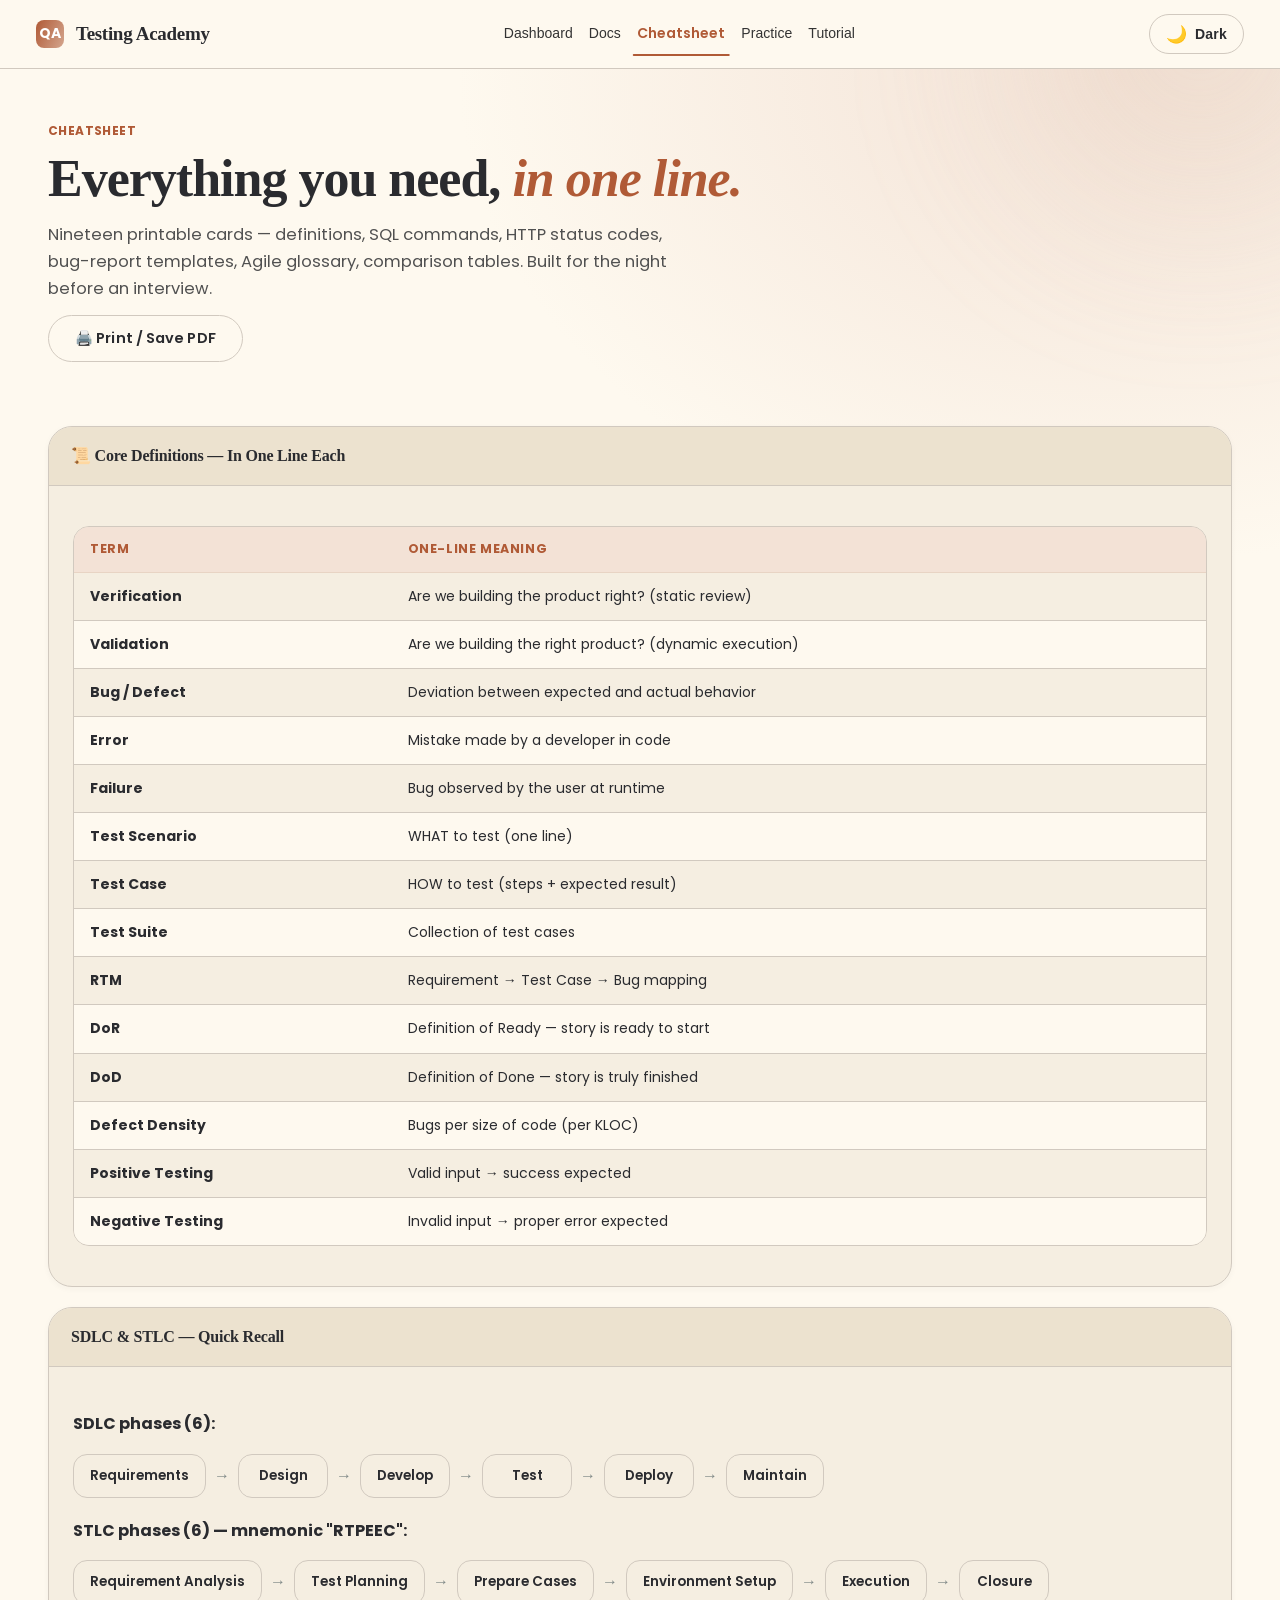
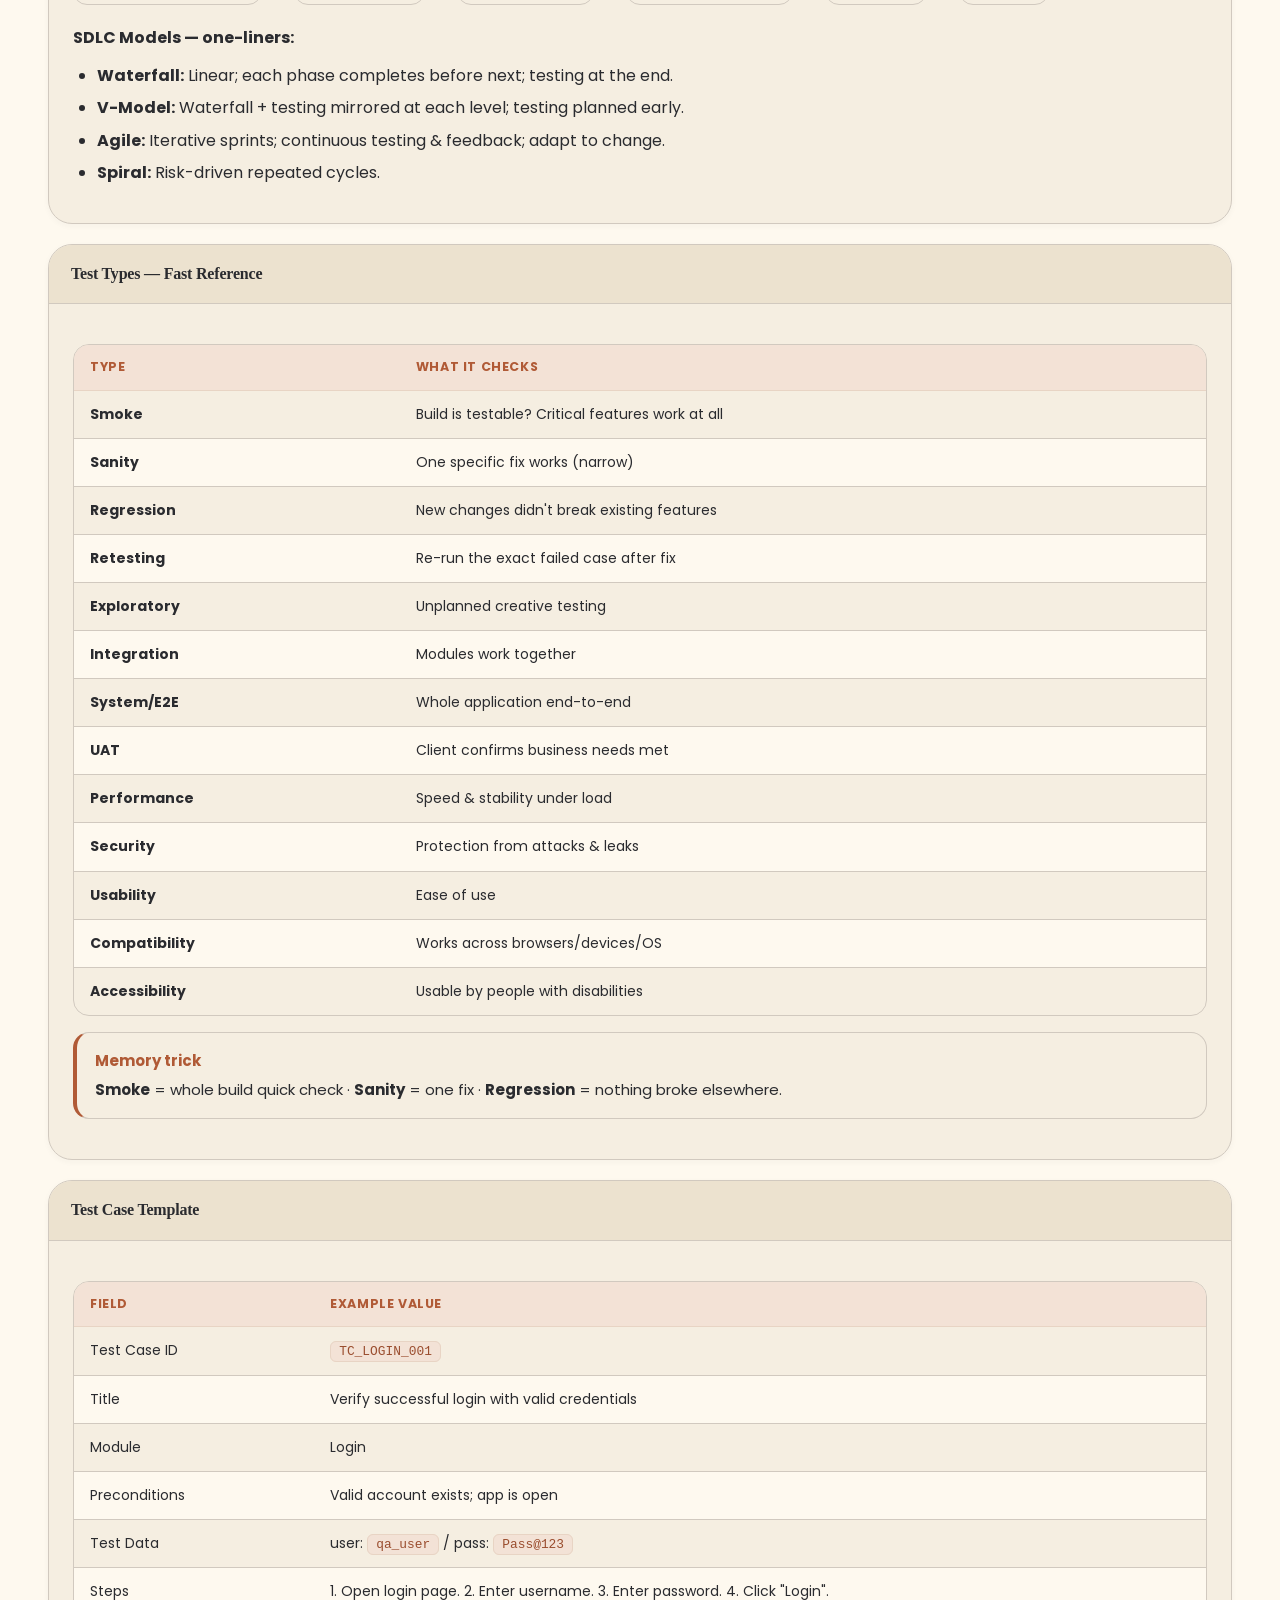
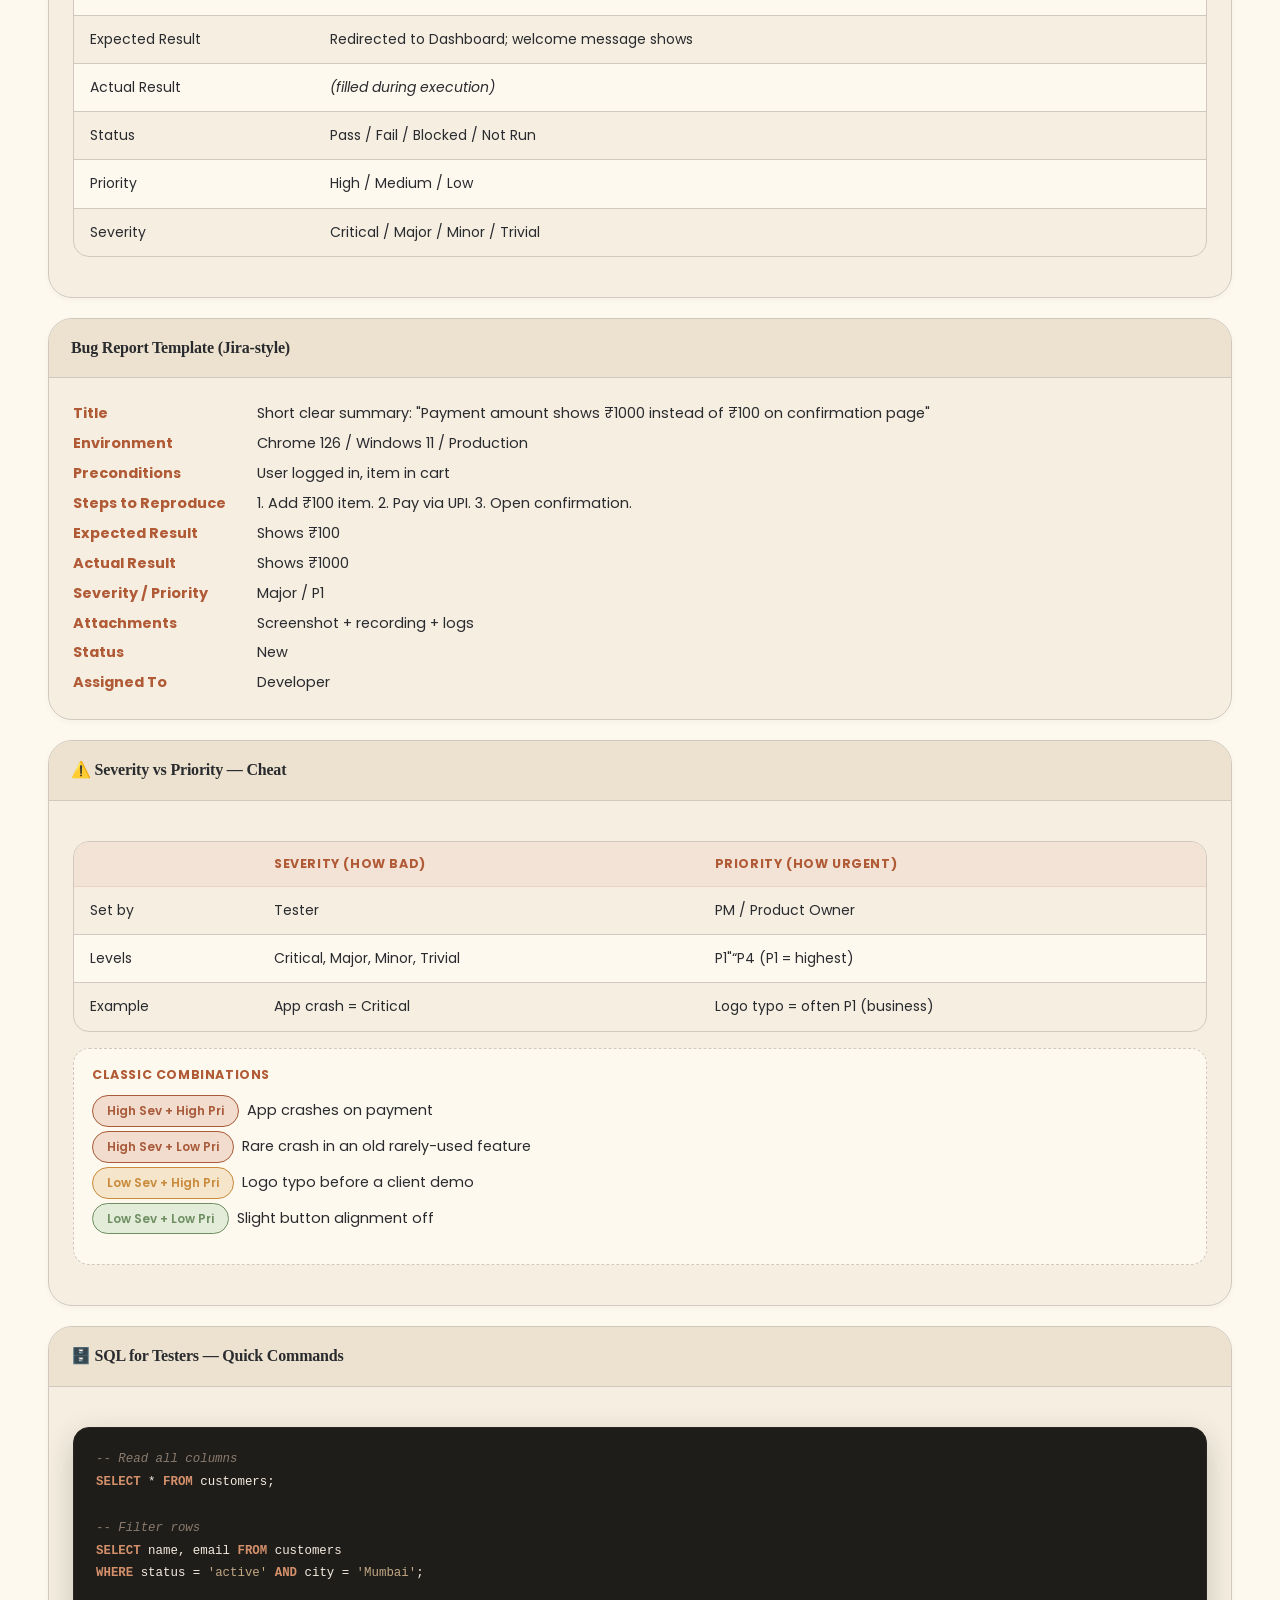
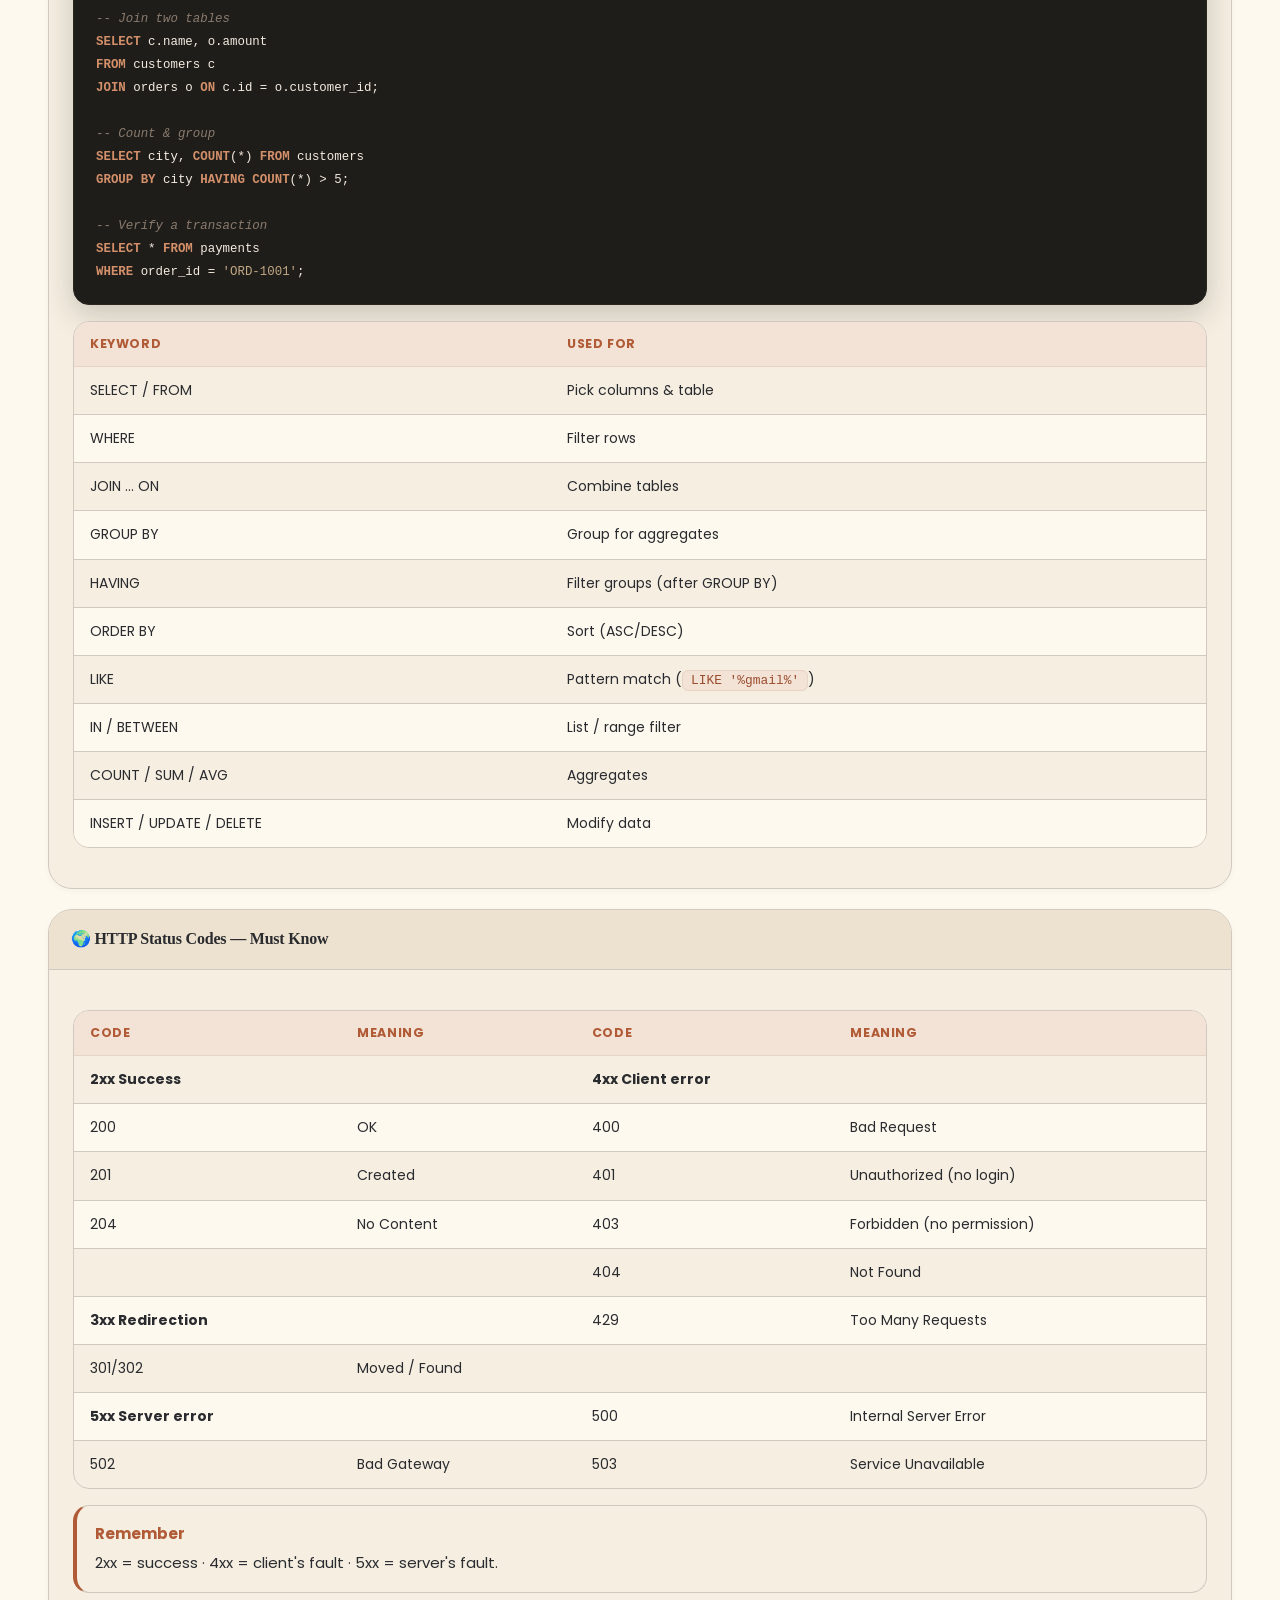
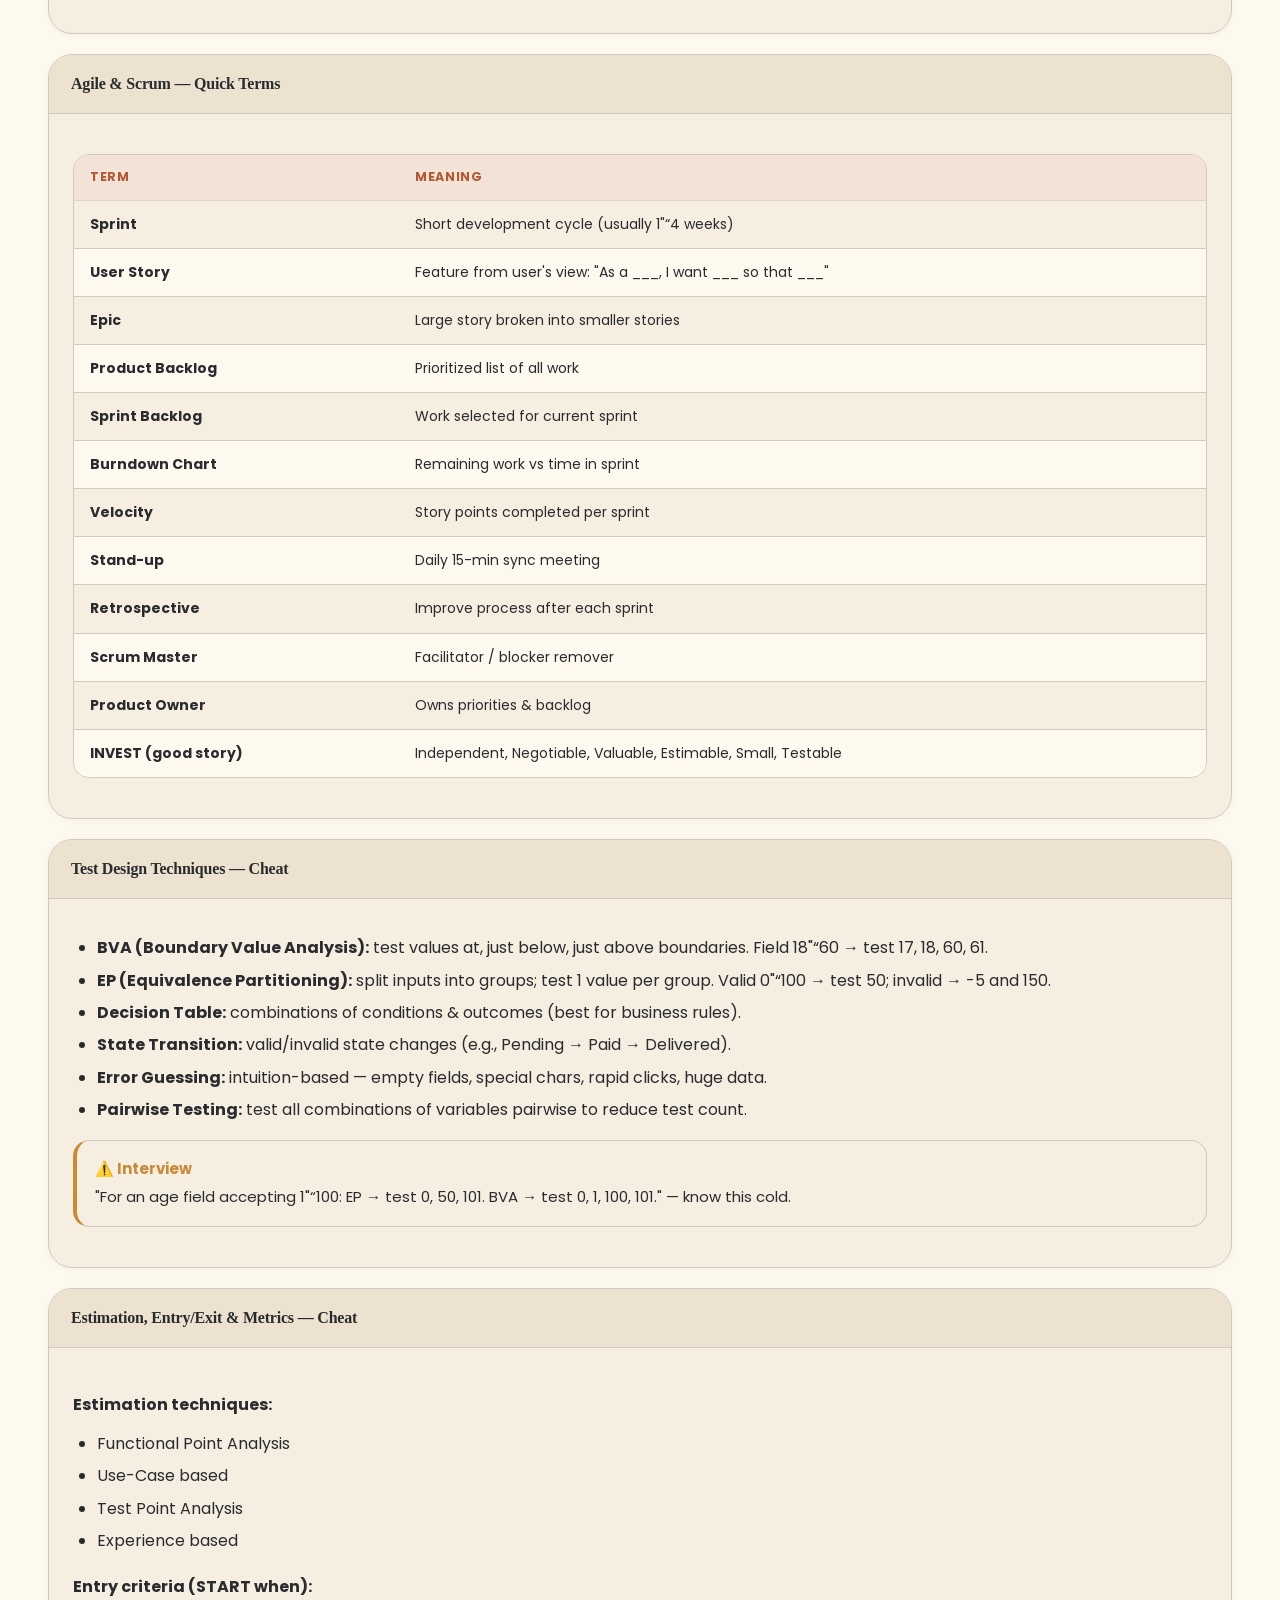
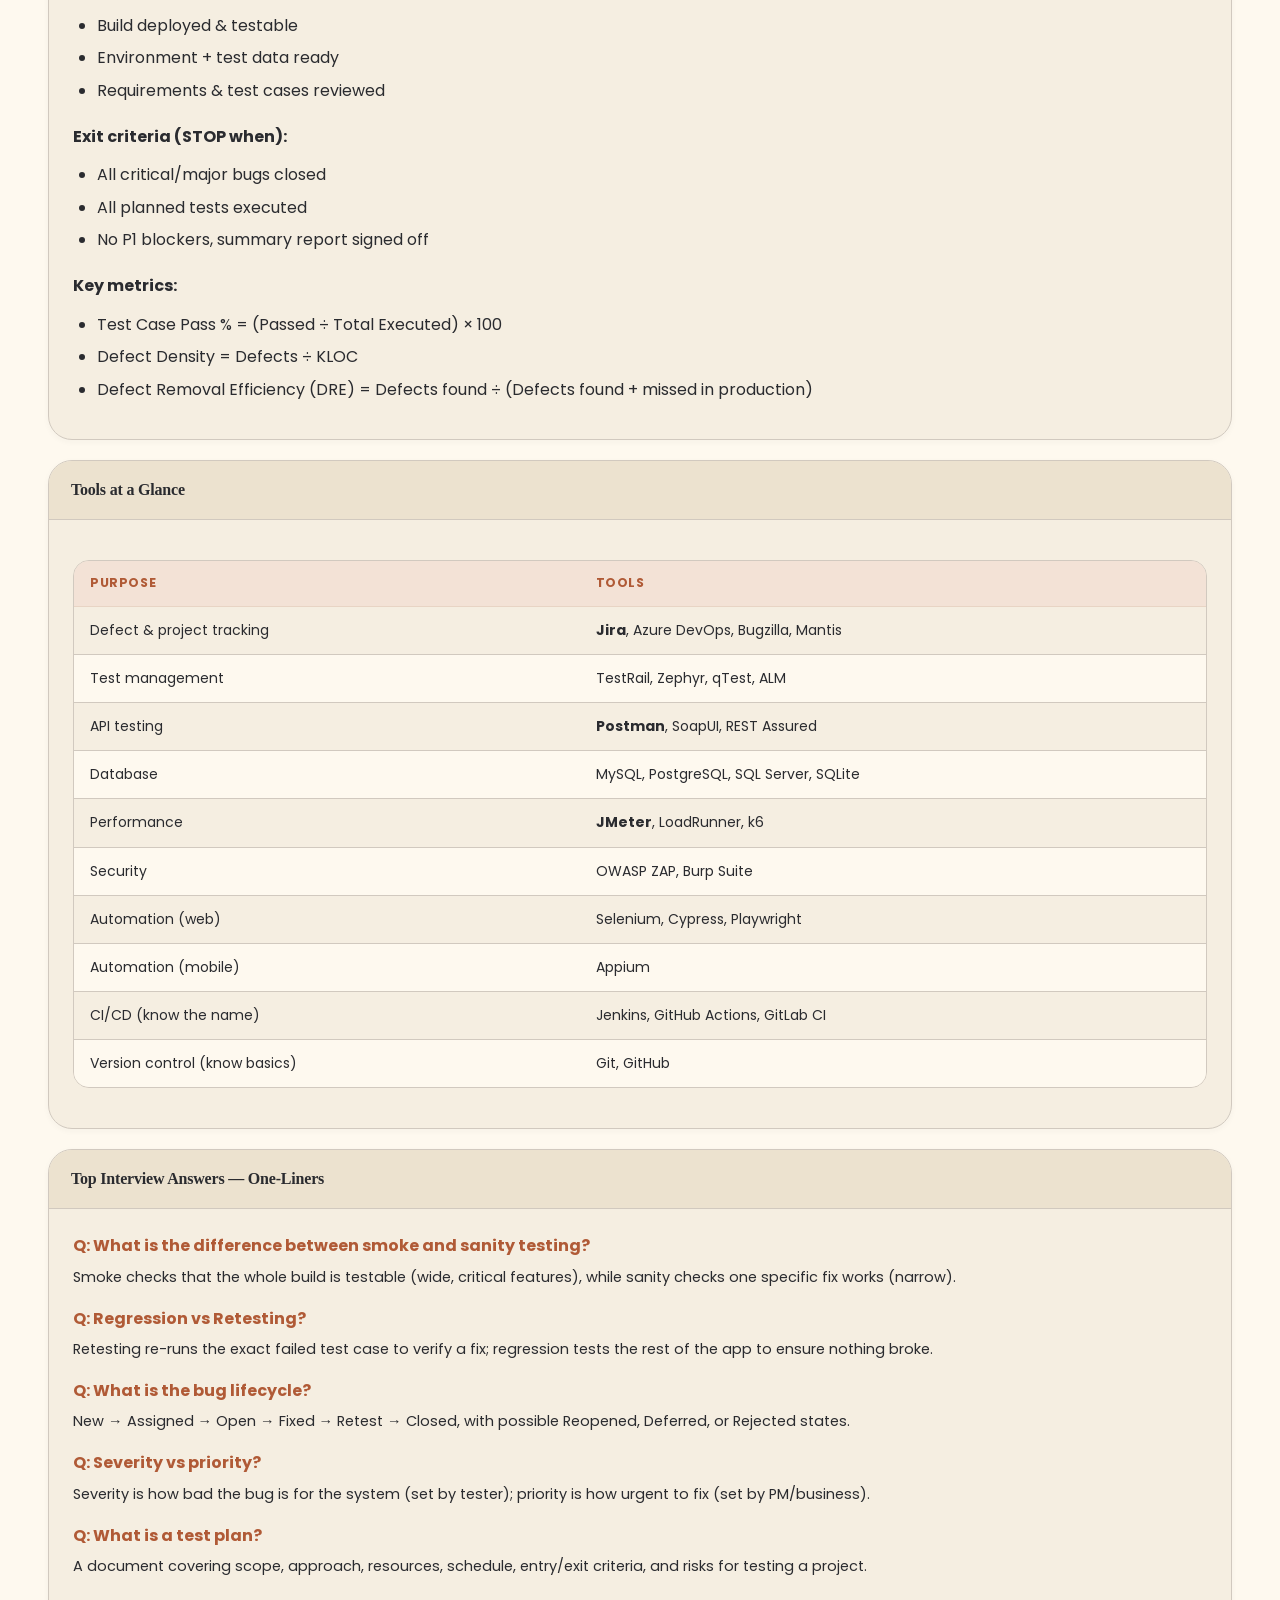
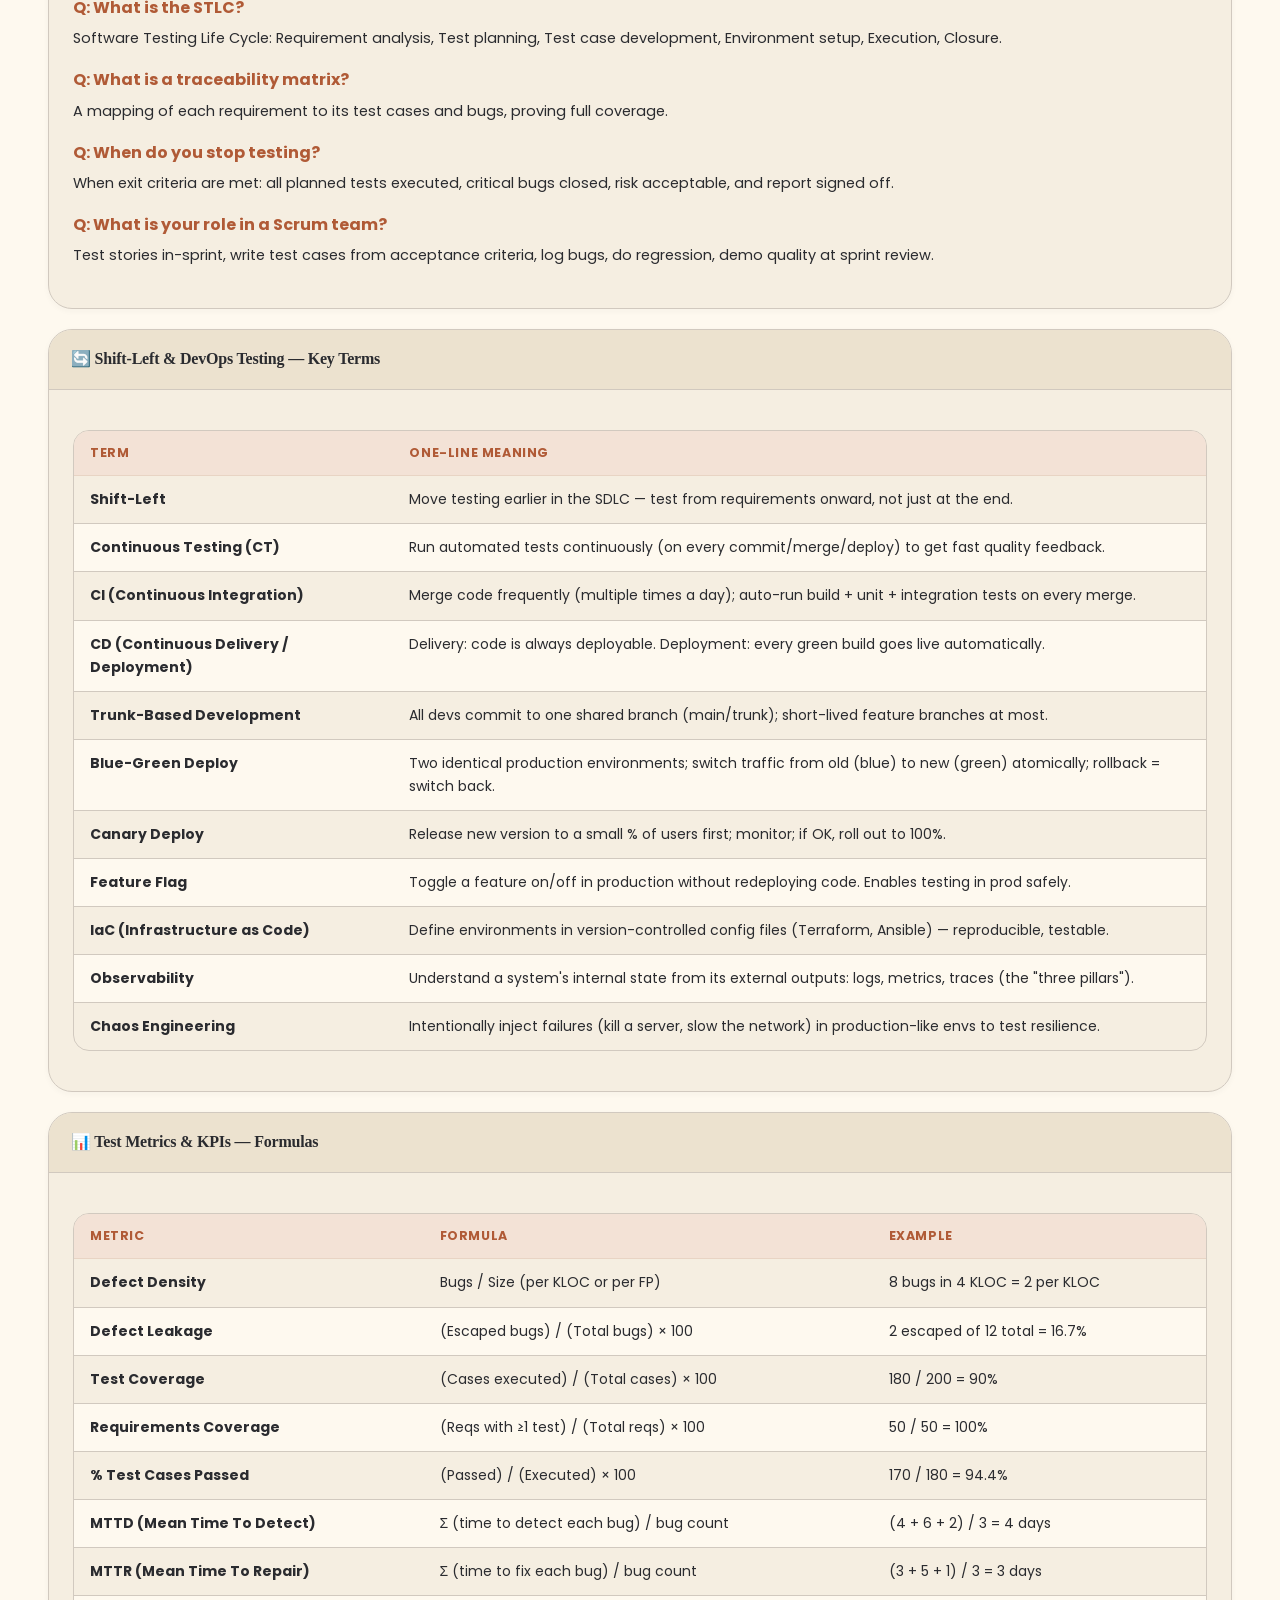
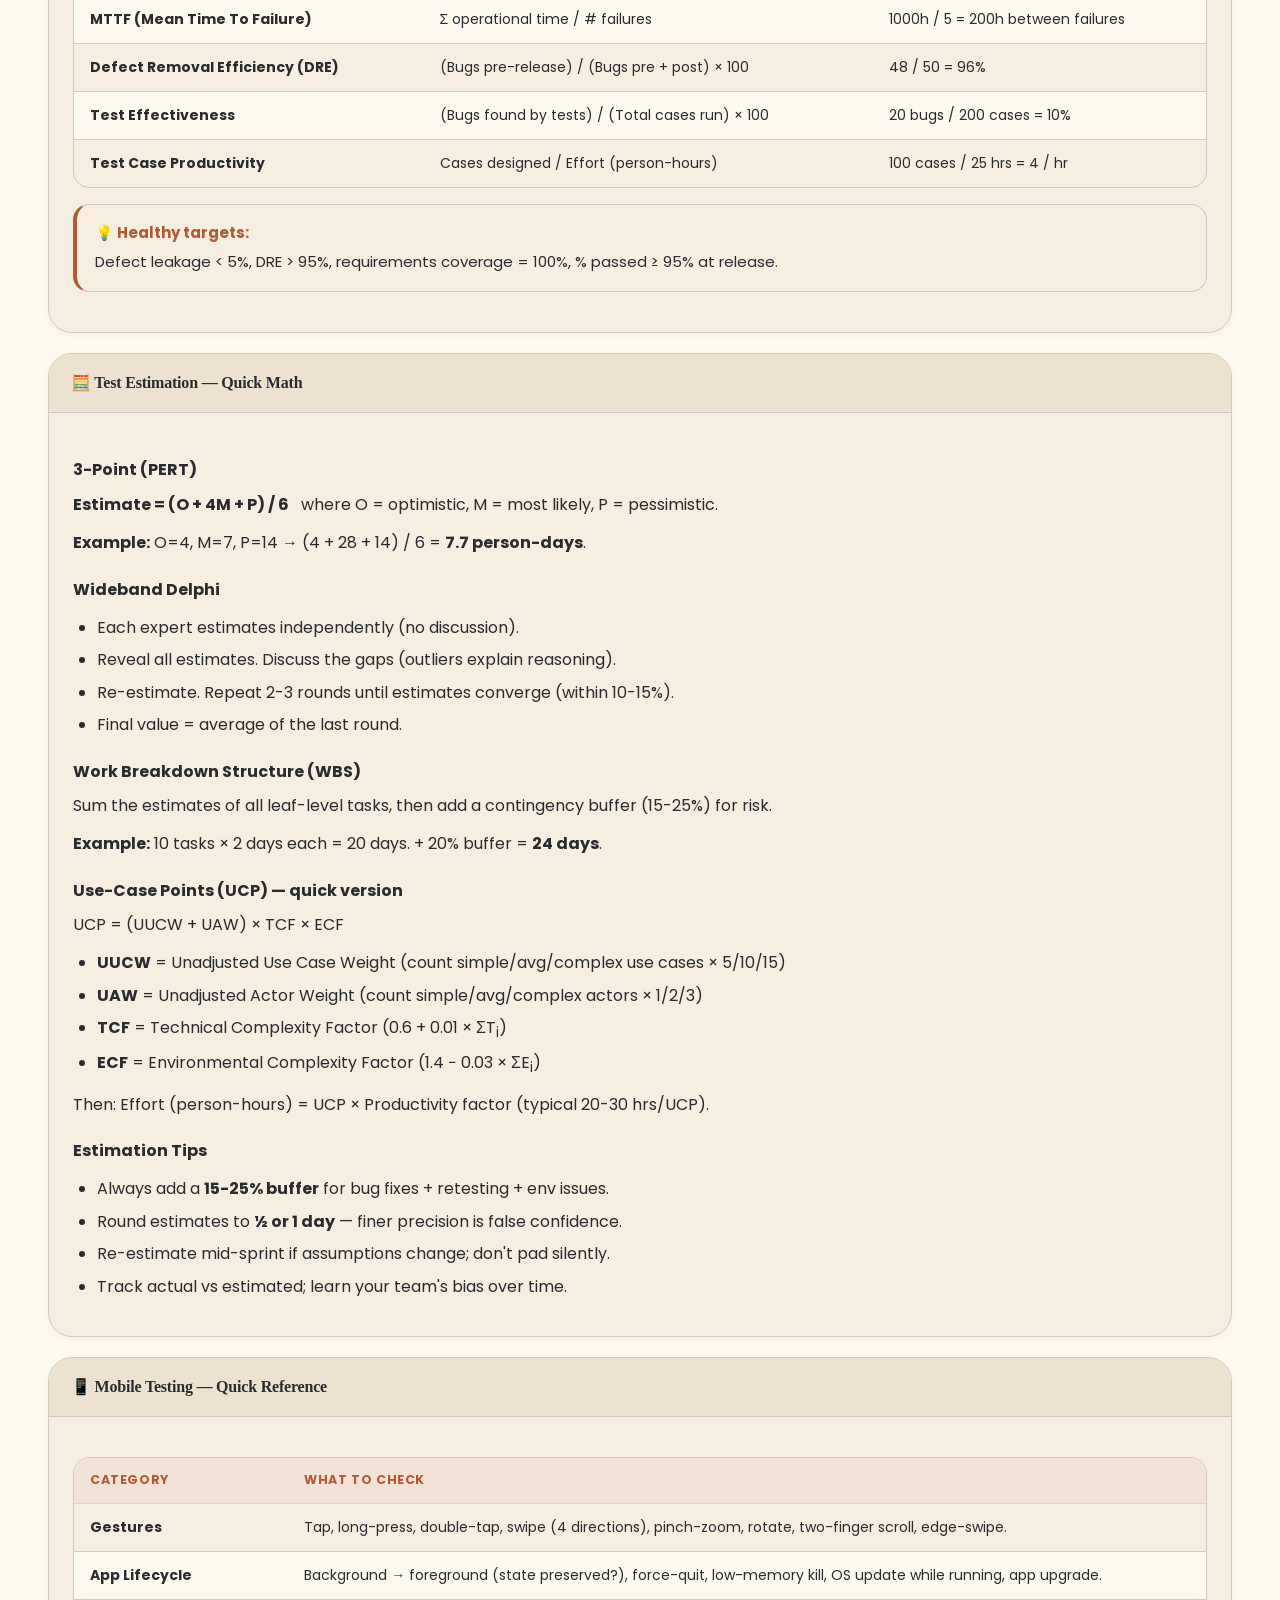
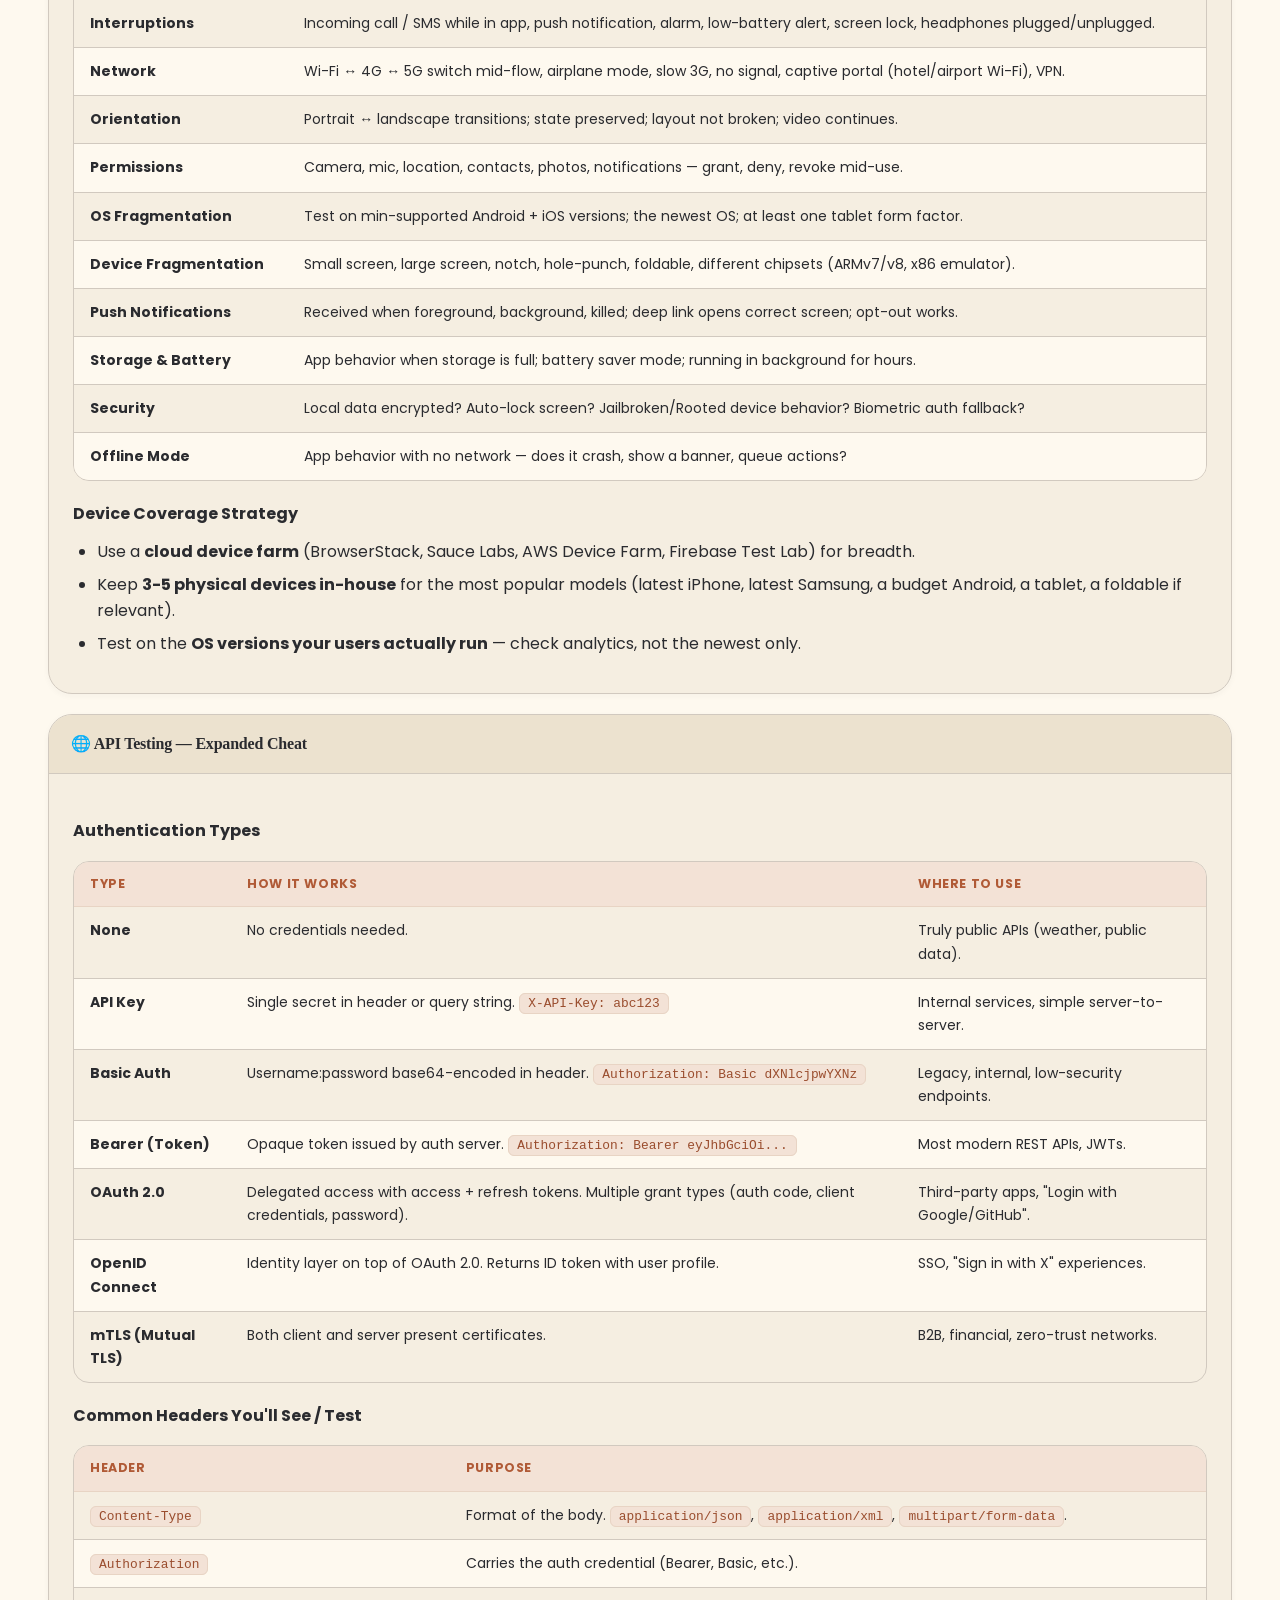
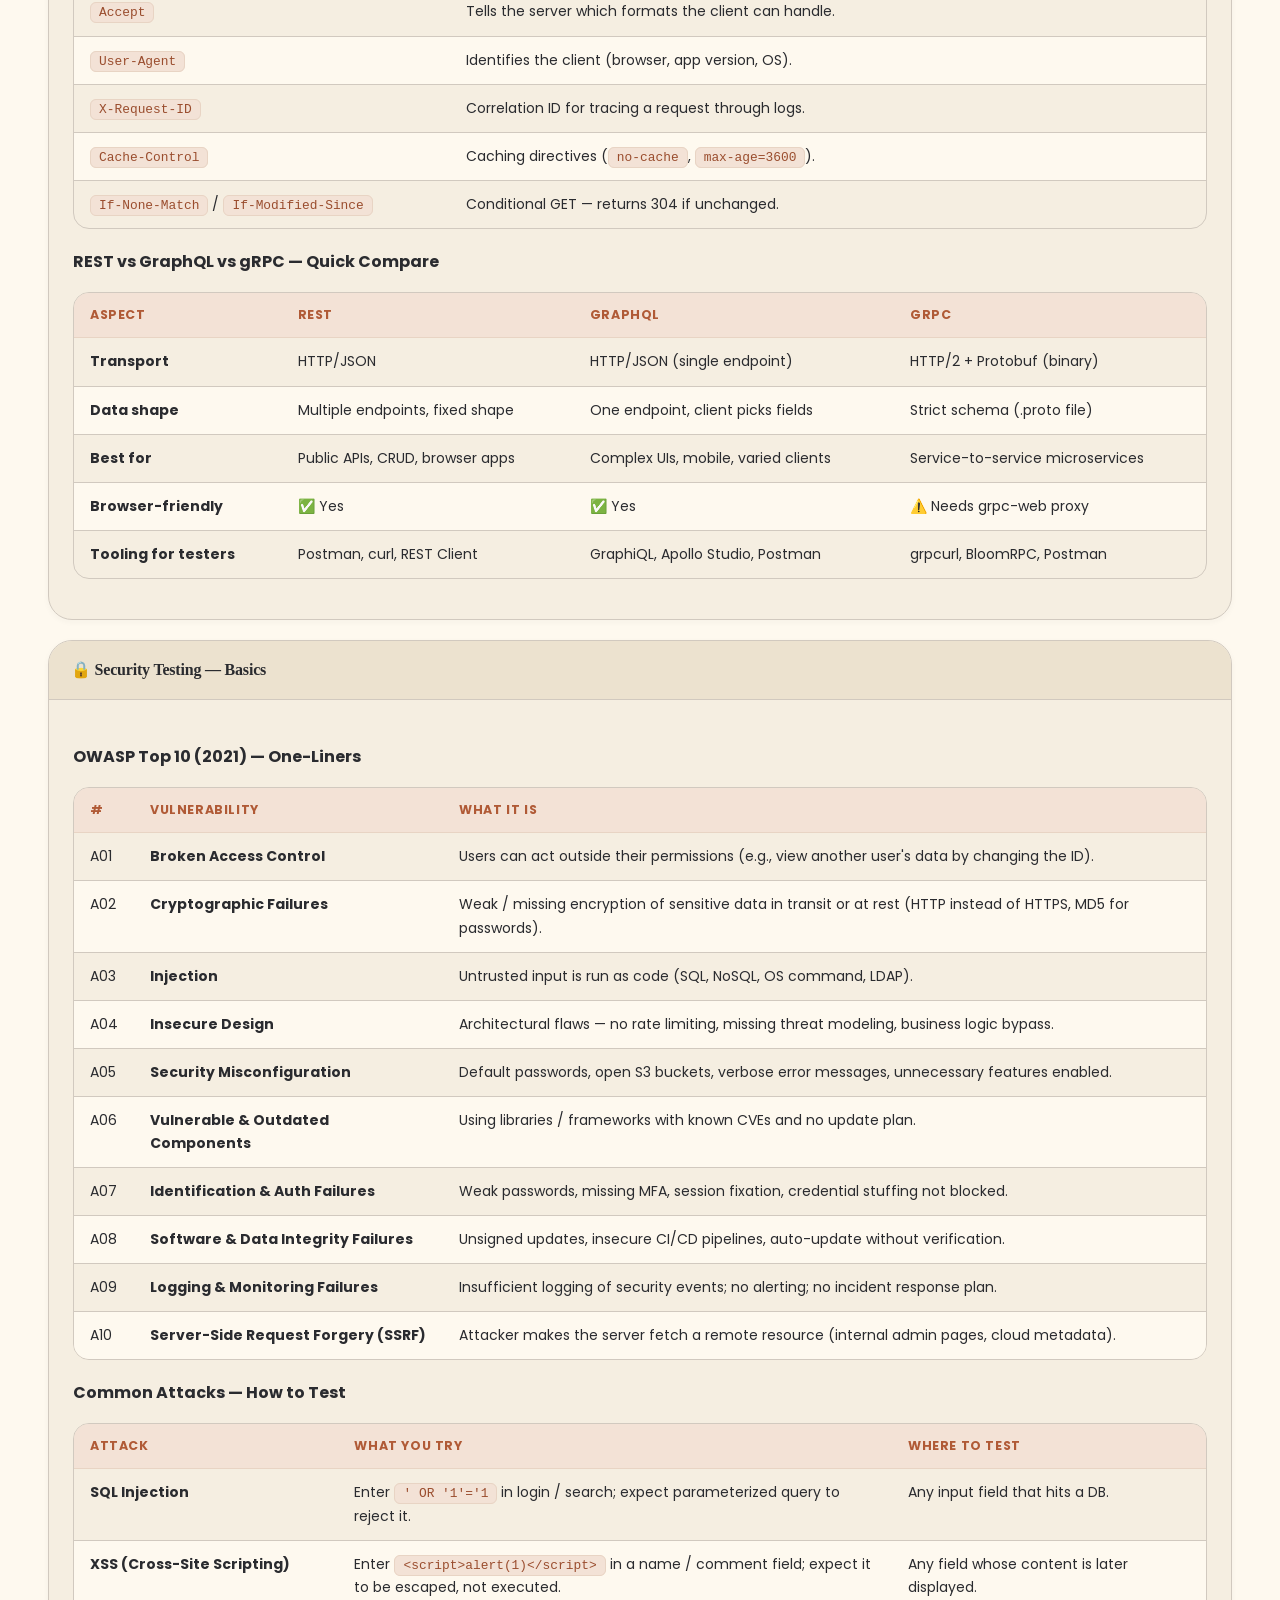
==== commit 6ef79ffd: "fix: gap below Start the tutorial / Open cheatsheet buttons - .hero-cta and .hero-chips layout rules" ====
--- a/cheatsheet.html
+++ b/cheatsheet.html
@@ -69,7 +69,7 @@
               codes, bug-report templates, Agile glossary, comparison tables.
               Built for the night before an interview.
             </p>
-            <div class="hero-cta" style="margin-top: 8px">
+            <div class="hero-cta">
               <button class="btn ghost" onclick="window.print()">
                 🖨️ Print / Save PDF
               </button>
--- a/css/styles.css
+++ b/css/styles.css
@@ -244,15 +244,14 @@
 }
 .topnav-utils .theme-toggle { margin: 0; }
 
-/* Theme toggle — pill 40×40 with terracotta ring on hover */
+/* Theme toggle — pill (40 tall, auto-width) with terracotta ring on hover */
 .theme-toggle {
   background: transparent;
   border: 1px solid var(--color-warm-taupe);
   border-radius: var(--radius-button);
-  width: 40px;
   height: 40px;
-  padding: 0;
-  font-size: 17px;
+  padding: 0 16px;
+  gap: 8px;
   cursor: pointer;
   color: var(--color-ink);
   display: inline-flex;
@@ -264,7 +263,8 @@
               color var(--t-fast) var(--ease),
               transform var(--t-fast) var(--ease);
 }
-.theme-toggle .ico { line-height: 1; }
+.theme-toggle .ico { font-size: 17px; line-height: 1; }
+.theme-toggle .label { font-size: 14px; letter-spacing: 0.2px; }
 .theme-toggle:hover {
   background: var(--terracotta-tint);
   border-color: var(--color-terracotta);
@@ -322,7 +322,7 @@
 /* ---------- Page opener (new editorial pattern) ----------
    The eyebrow + serif H1 + lead paragraph at the top of each page.
    Used on every page right inside .content. */
-.page-opener { margin: 8px 0 36px; max-width: 760px; }
+.page-opener { margin: 8px 0 64px; max-width: 760px; }
 .page-opener .eyebrow {
   display: inline-block;
   font-family: var(--font);
@@ -911,8 +911,20 @@
   line-height: 1.6;
   margin-bottom: 22px;
 }
-.hero .hero-cta { display: flex; gap: 12px; flex-wrap: wrap; }
-.hero .hero-chips { margin-top: 22px; }
+/* Hero CTA buttons (used by .hero on index AND by .page-opener on tutorial/docs/practice/cheatsheet) */
+.hero-cta {
+  display: flex;
+  gap: 12px;
+  flex-wrap: wrap;
+  margin-top: 4px;
+  margin-bottom: 28px; /* breathing room before the chips row */
+}
+.hero-chips {
+  margin-top: 0; /* .hero-cta already provides the gap above */
+  display: flex;
+  flex-wrap: wrap;
+  gap: 10px;
+}
 .hero .chip { background: var(--terracotta-tint); color: var(--color-terracotta-h); border: 1px solid var(--terracotta-soft); }
 
 /* ---------- Home topic links ---------- */
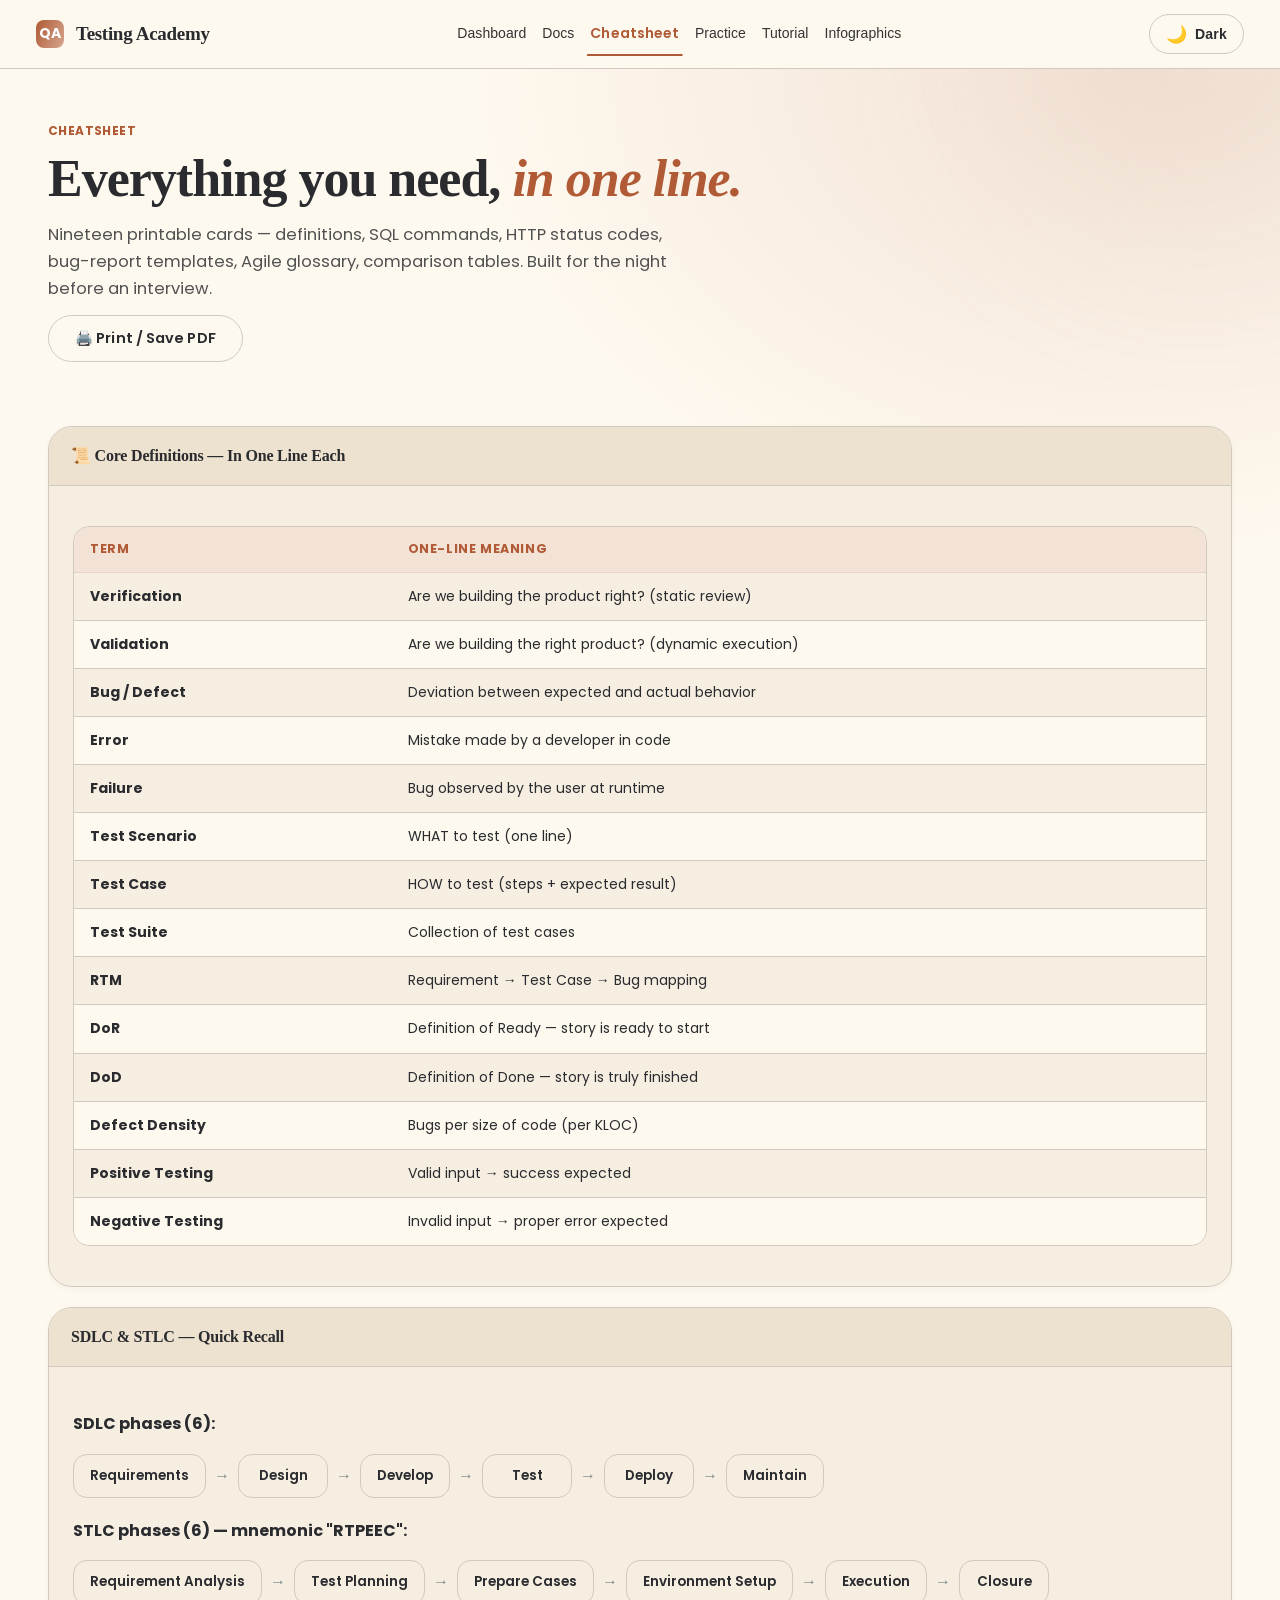
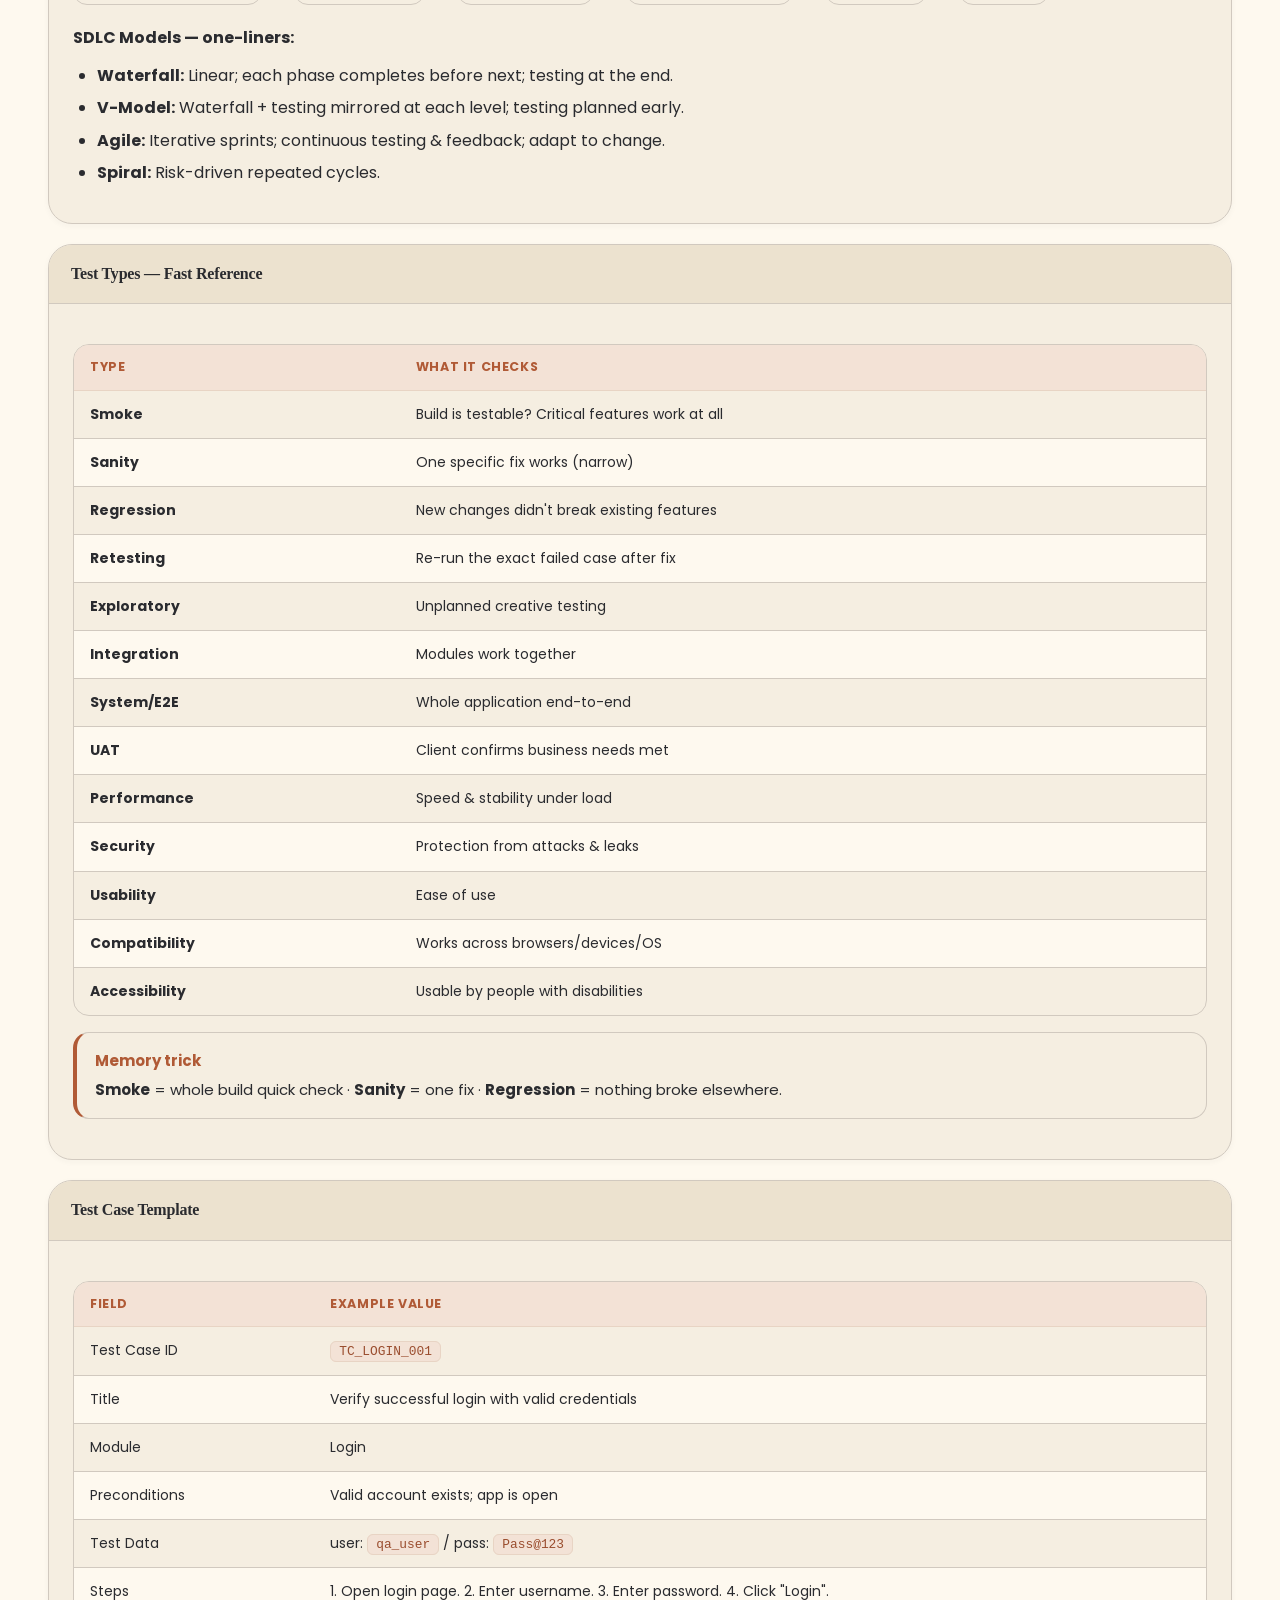
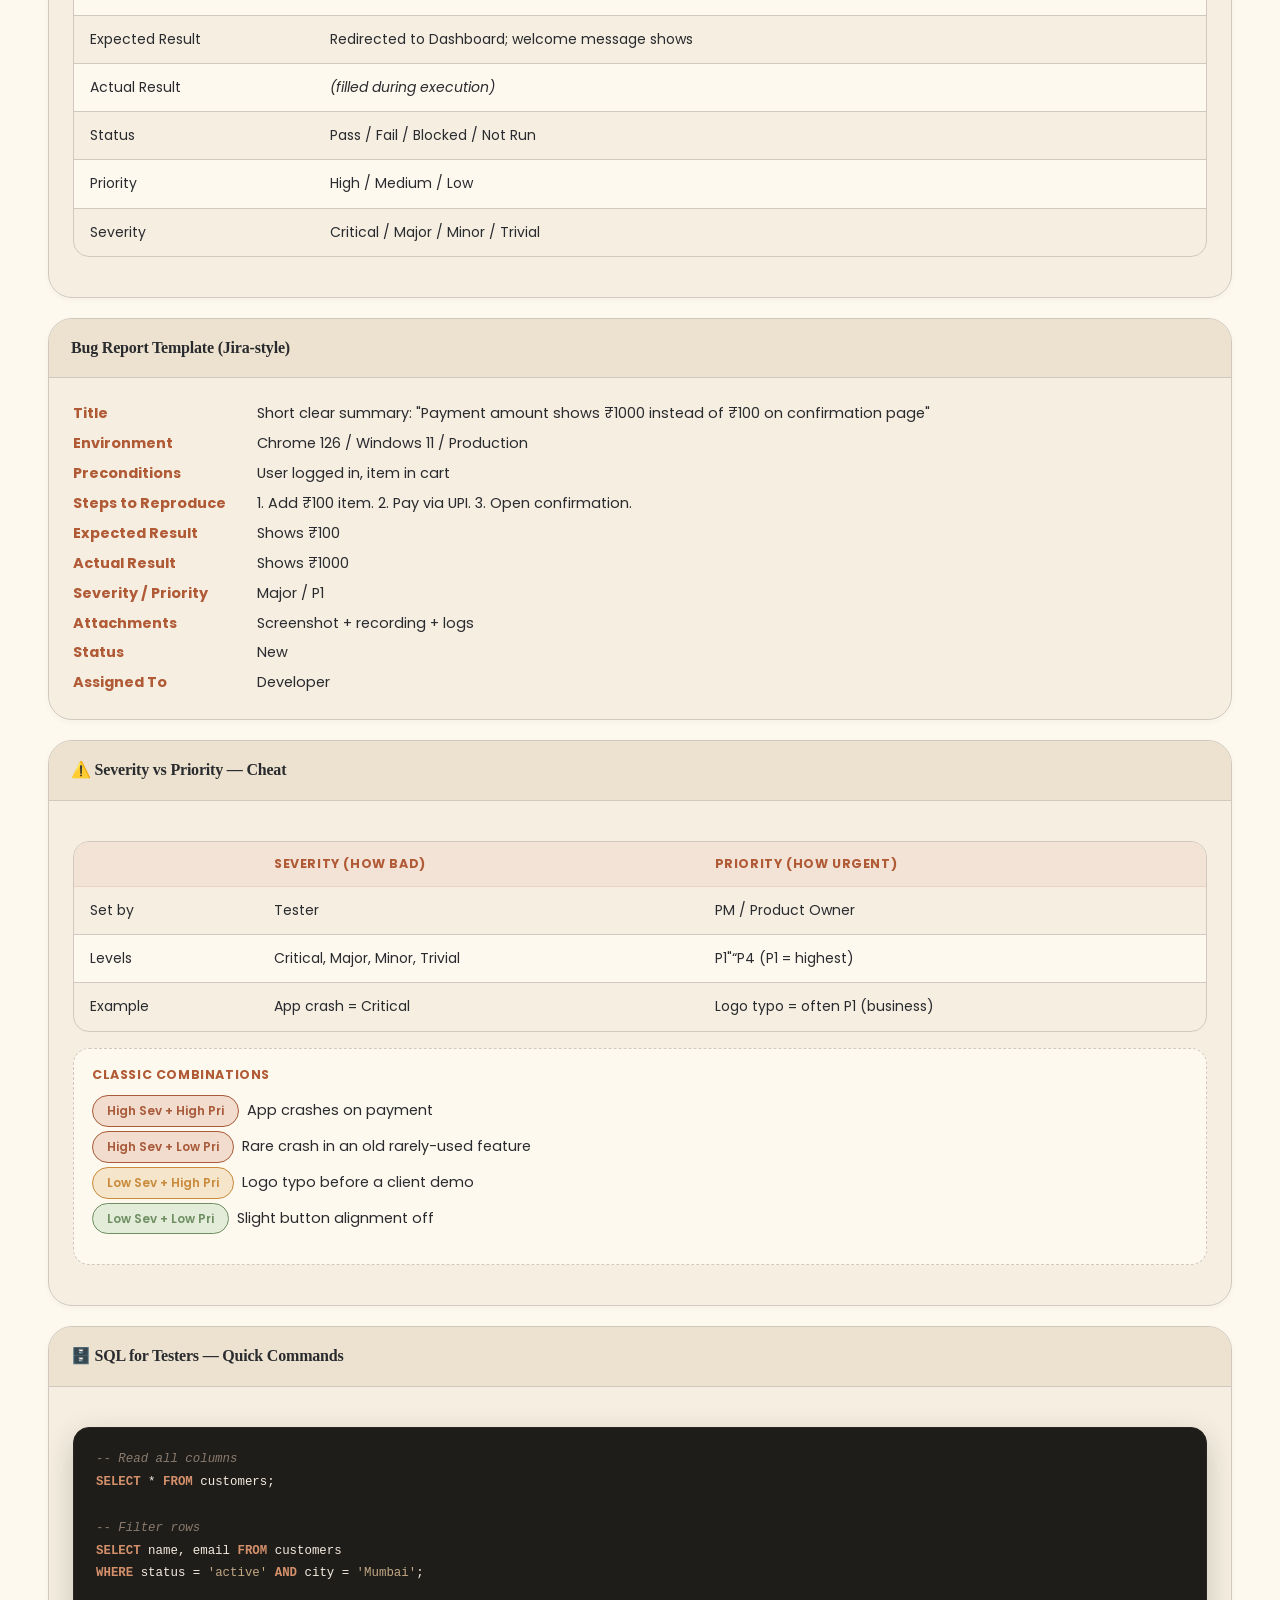
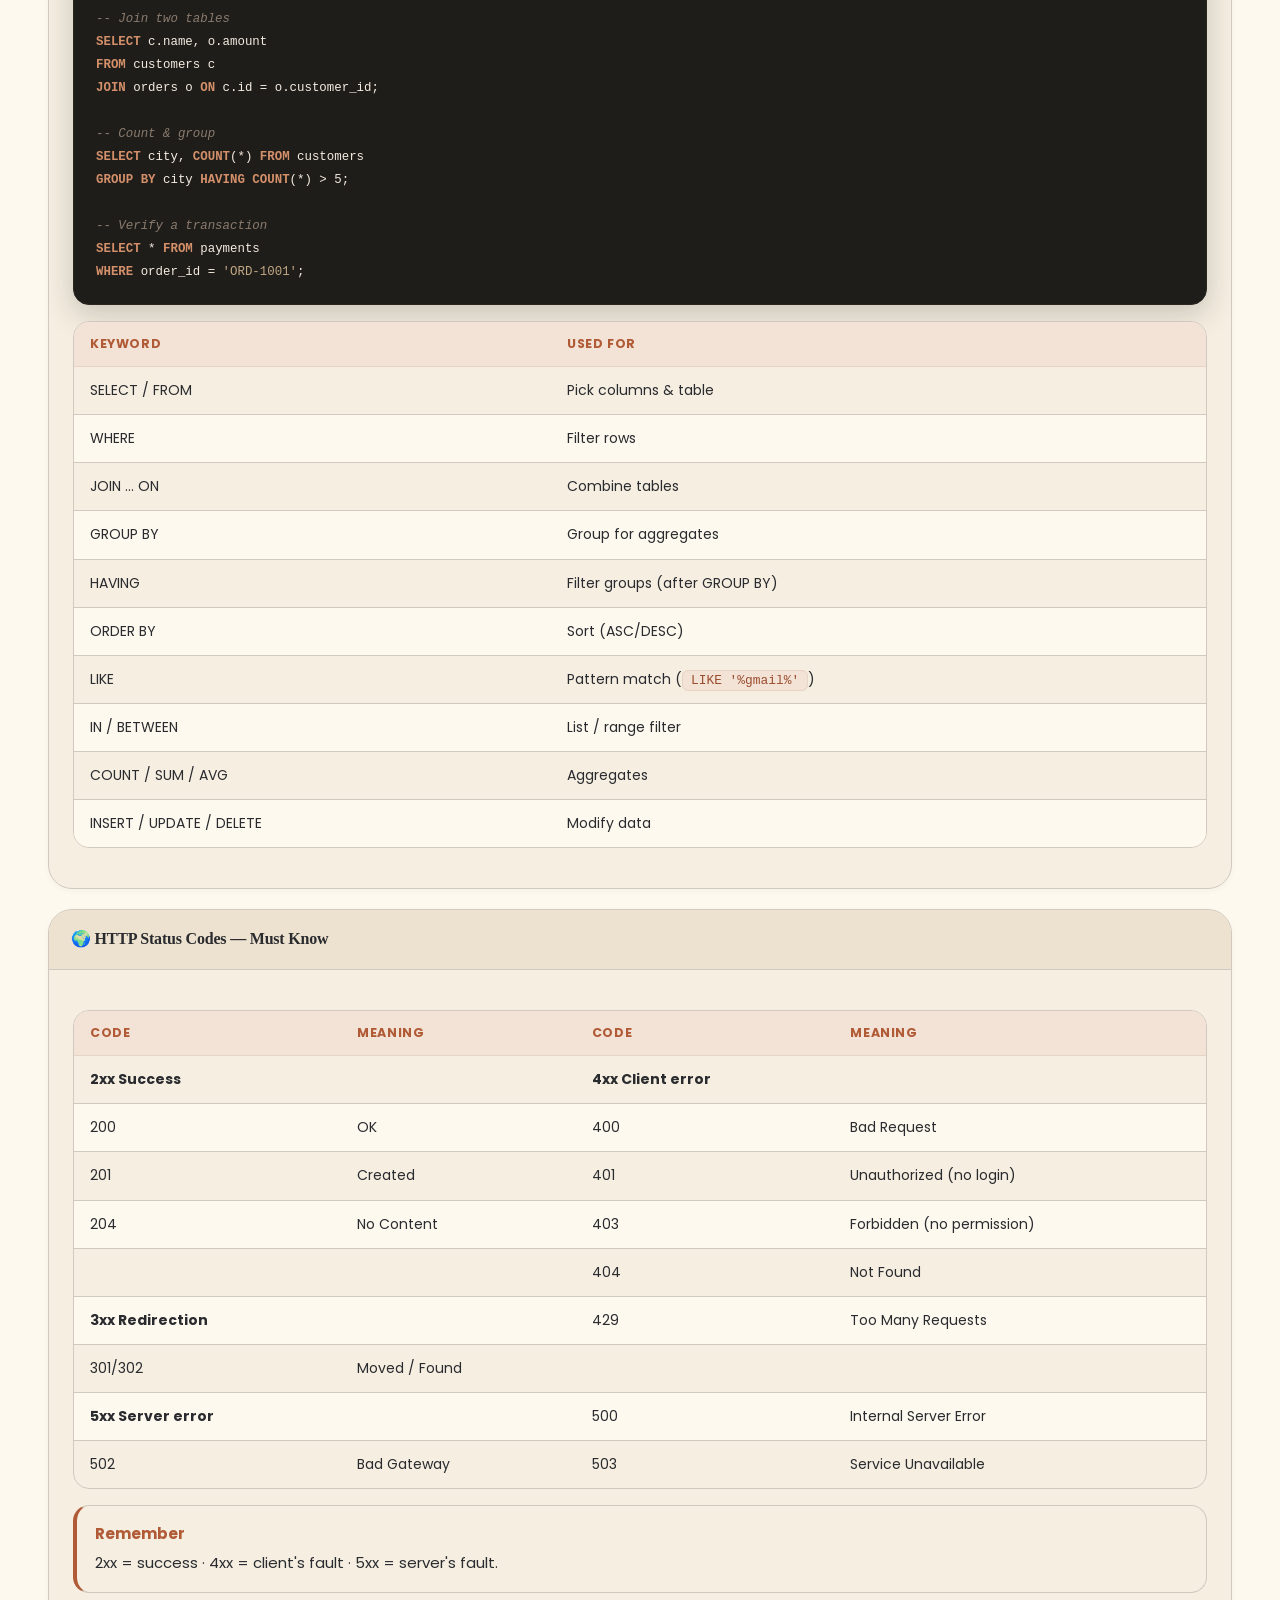
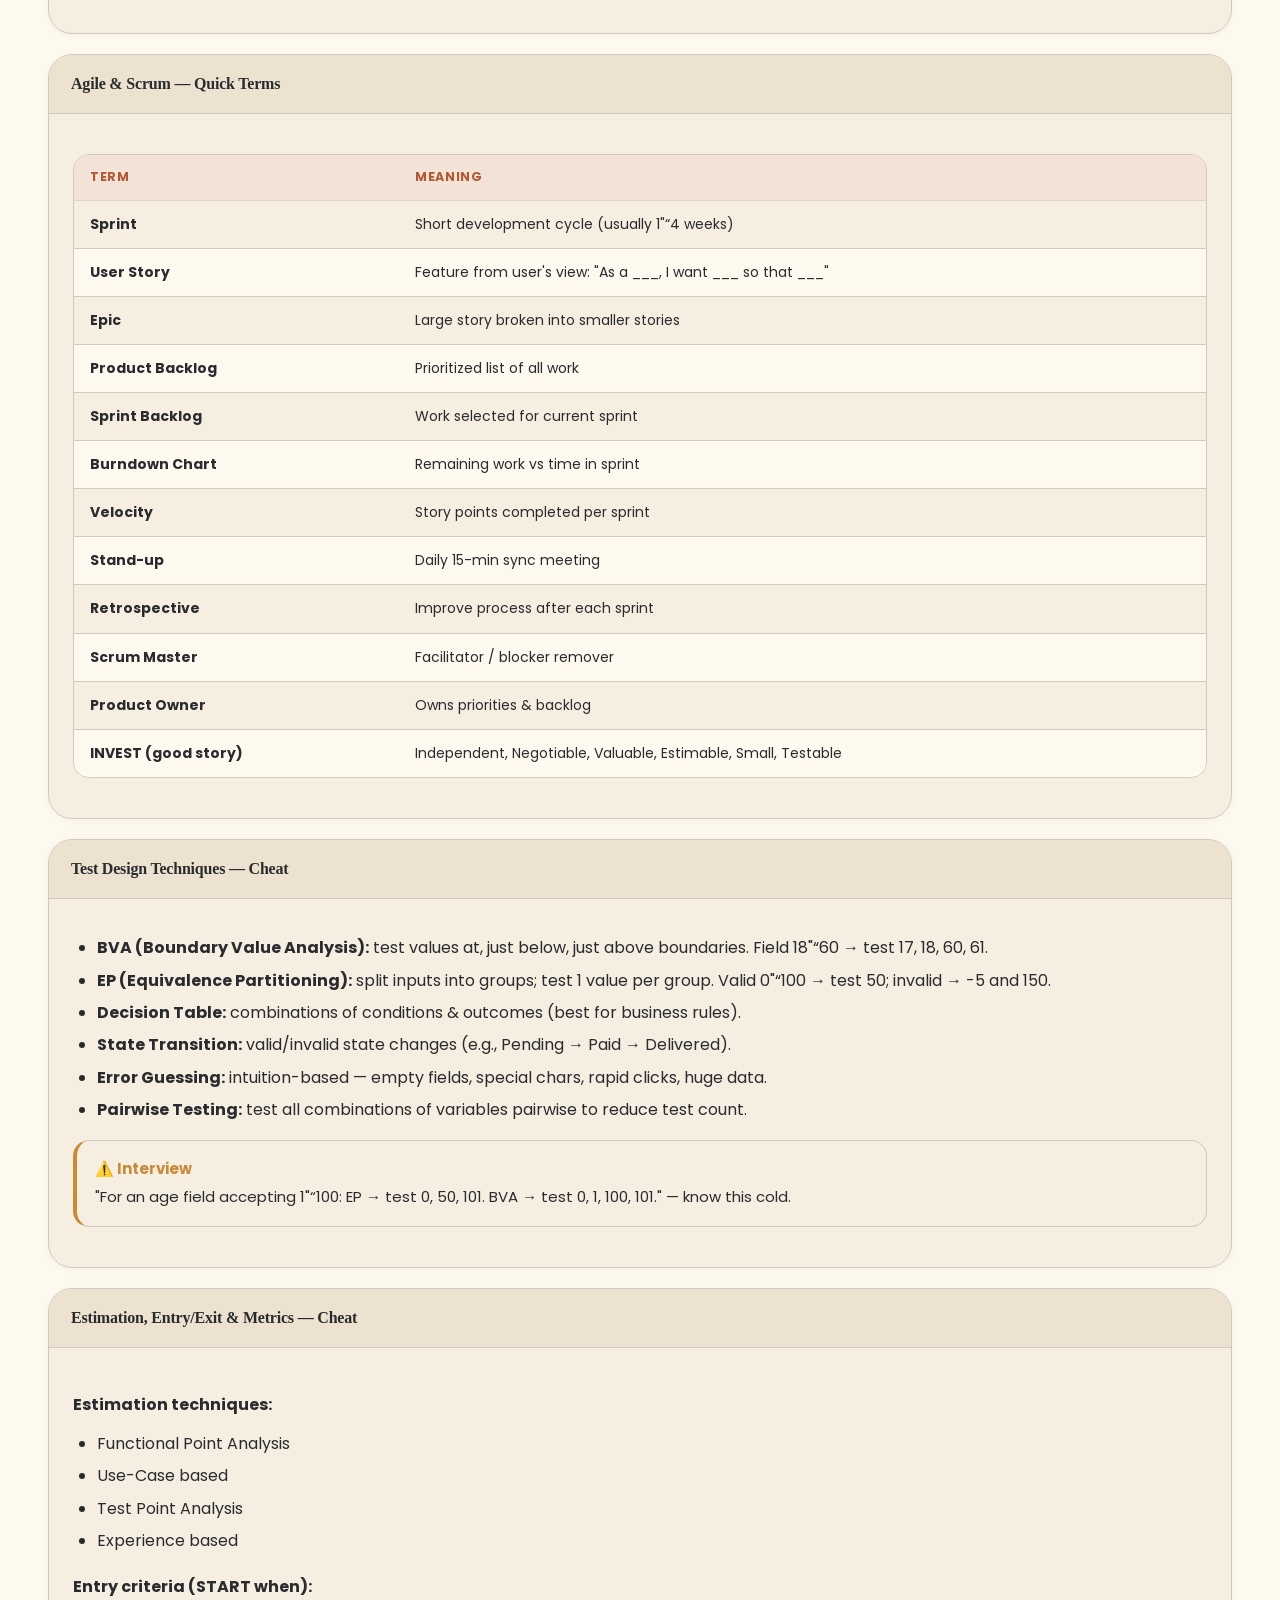
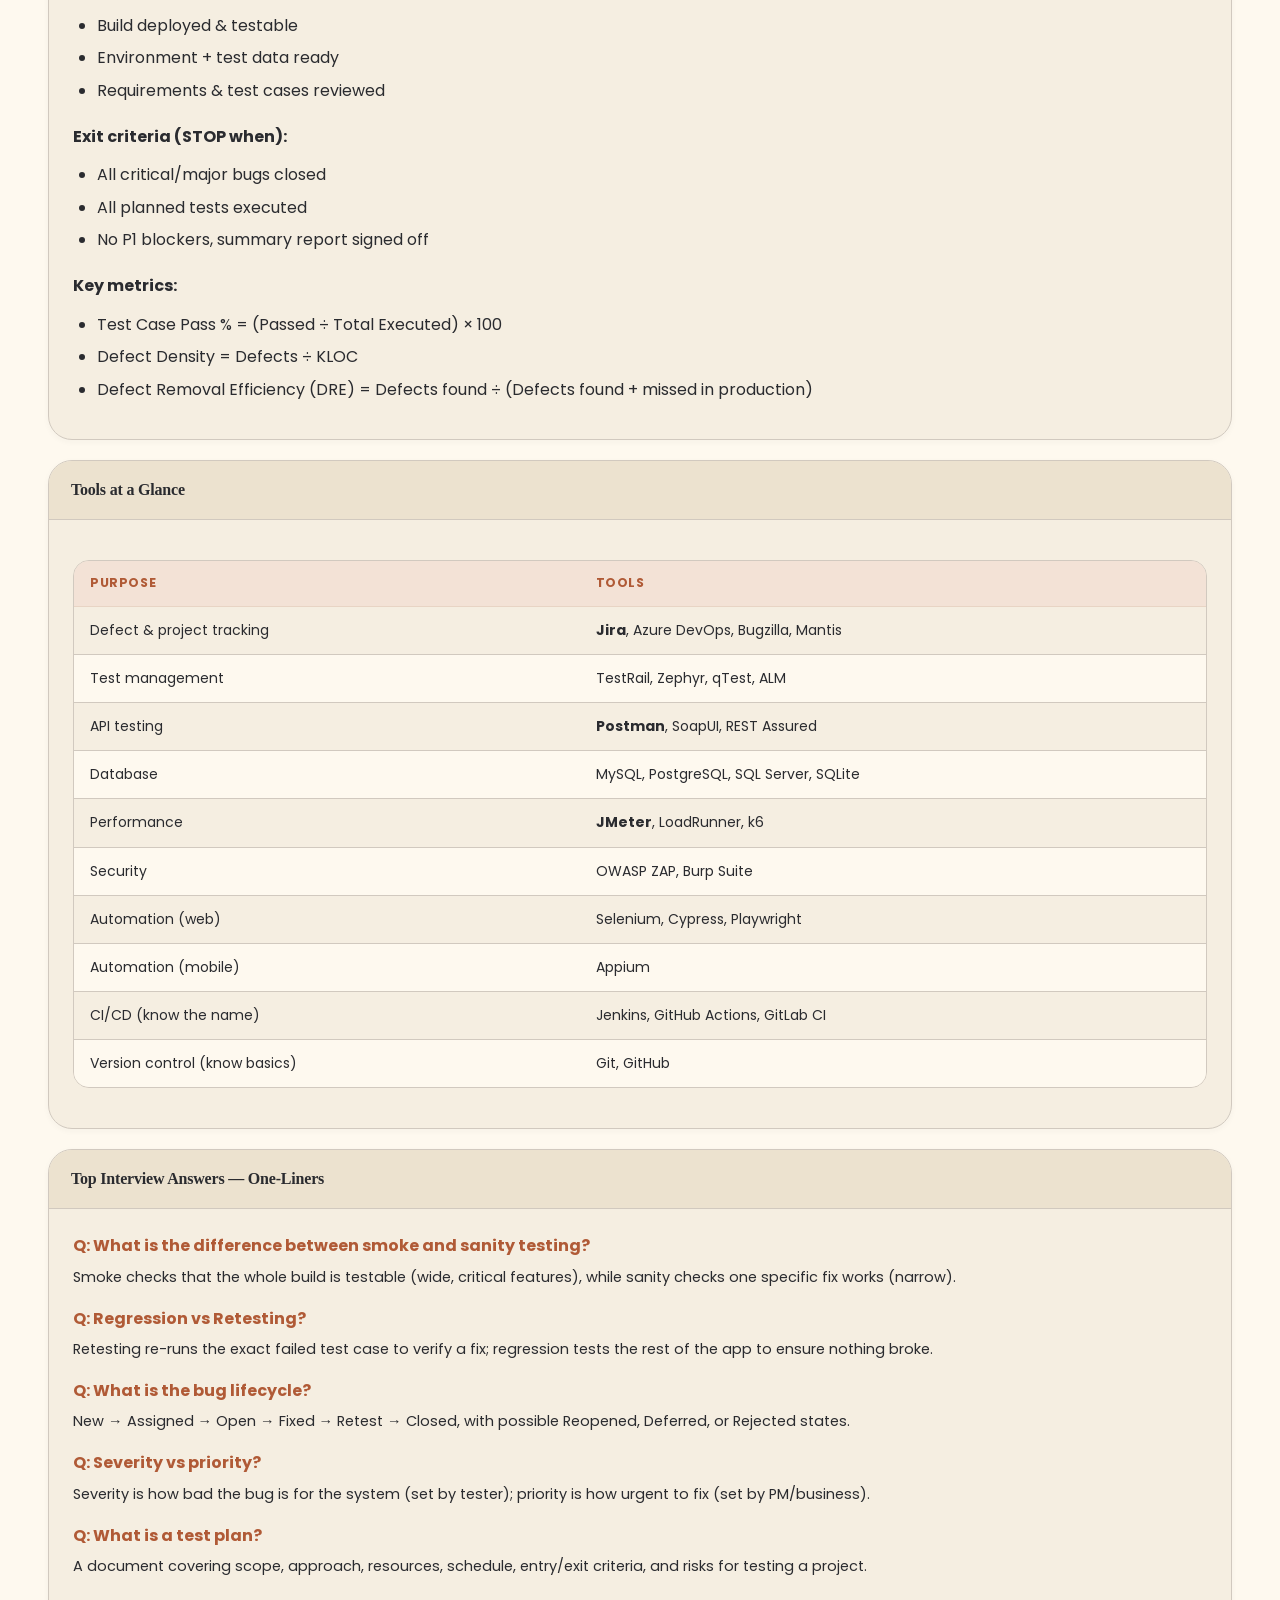
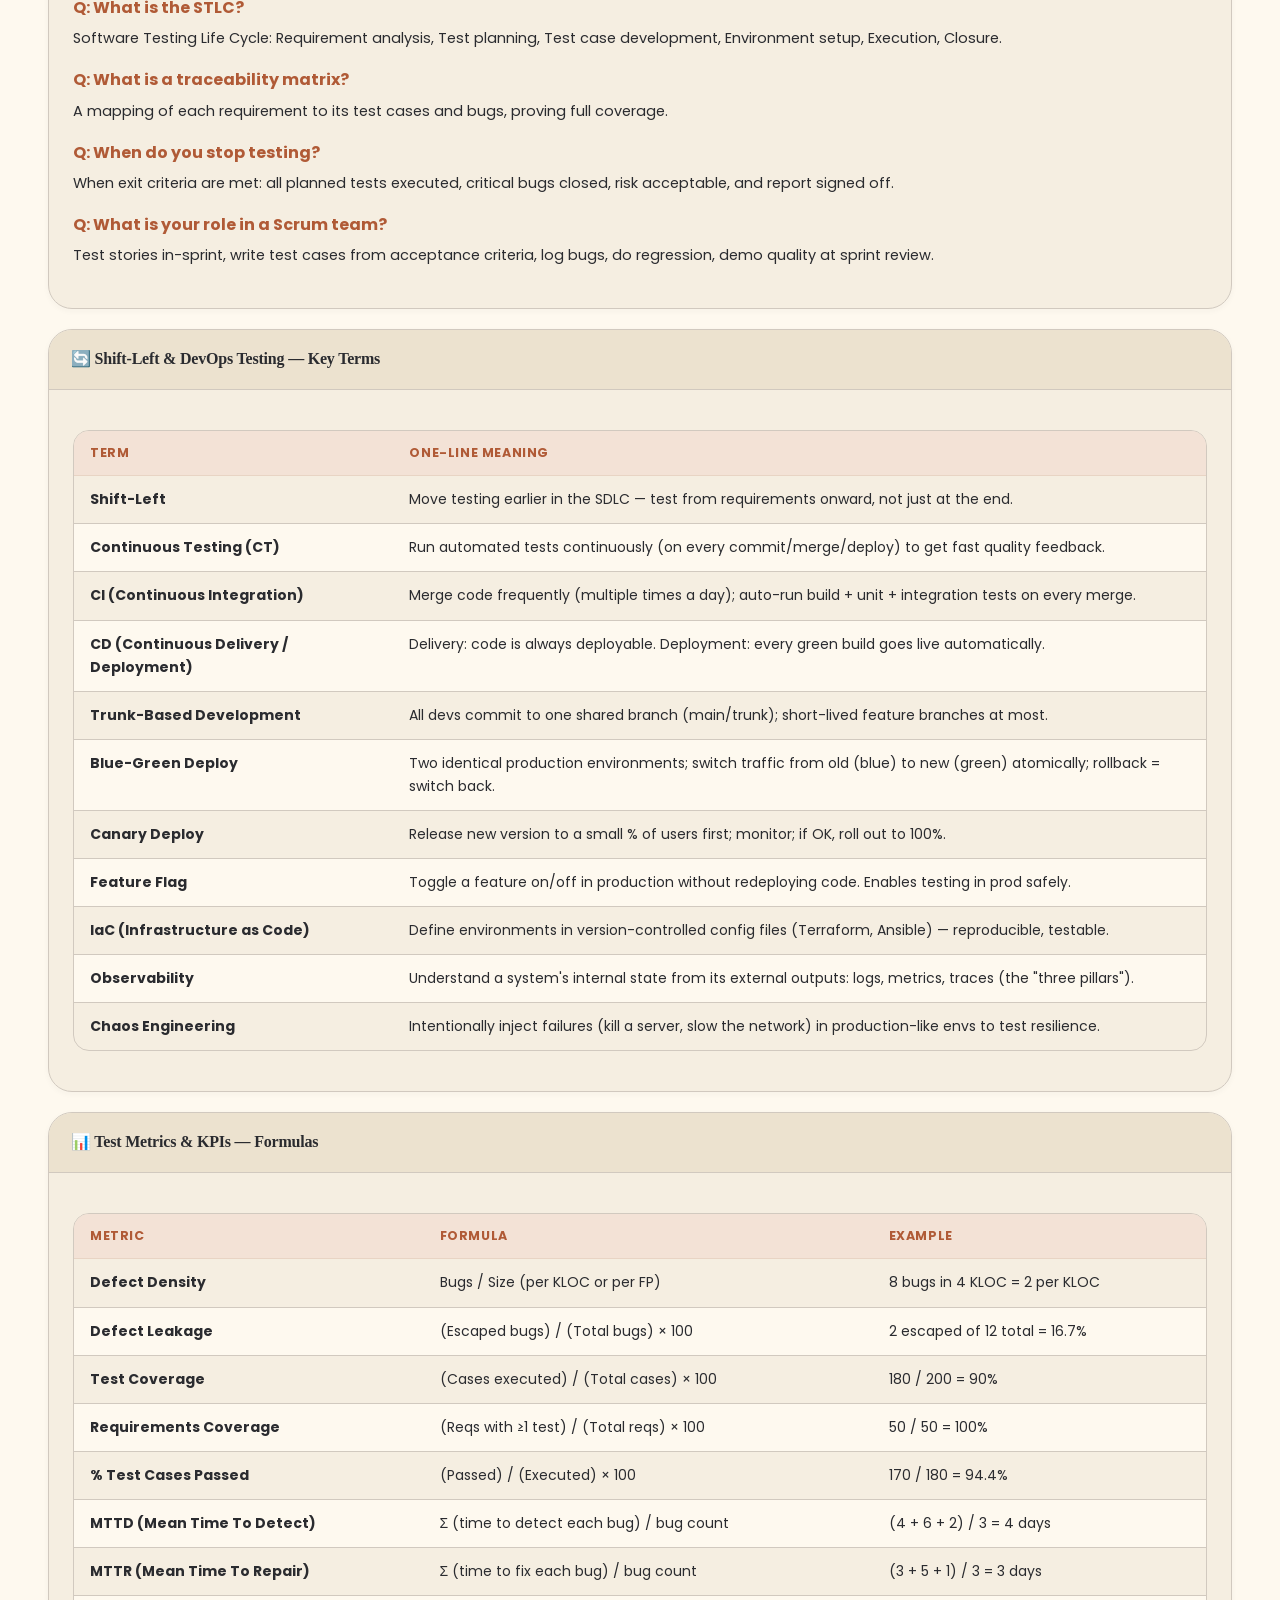
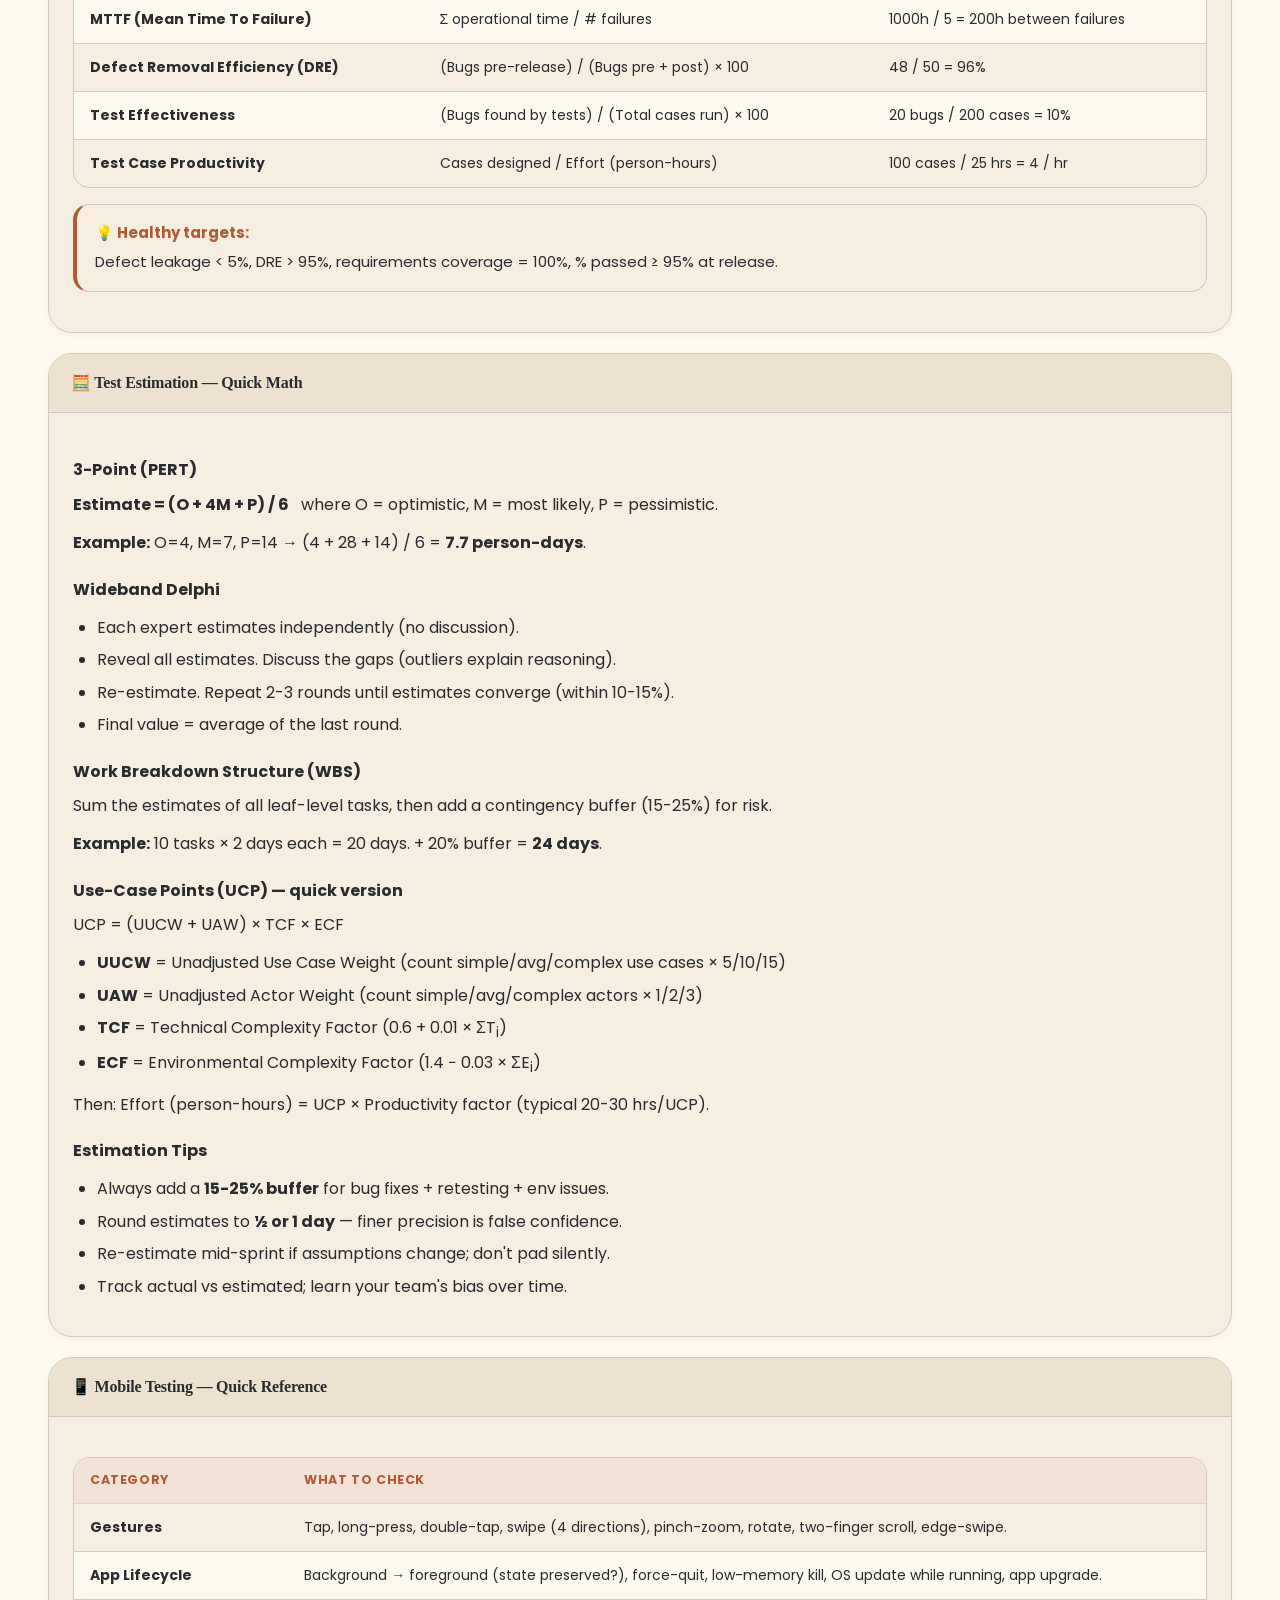
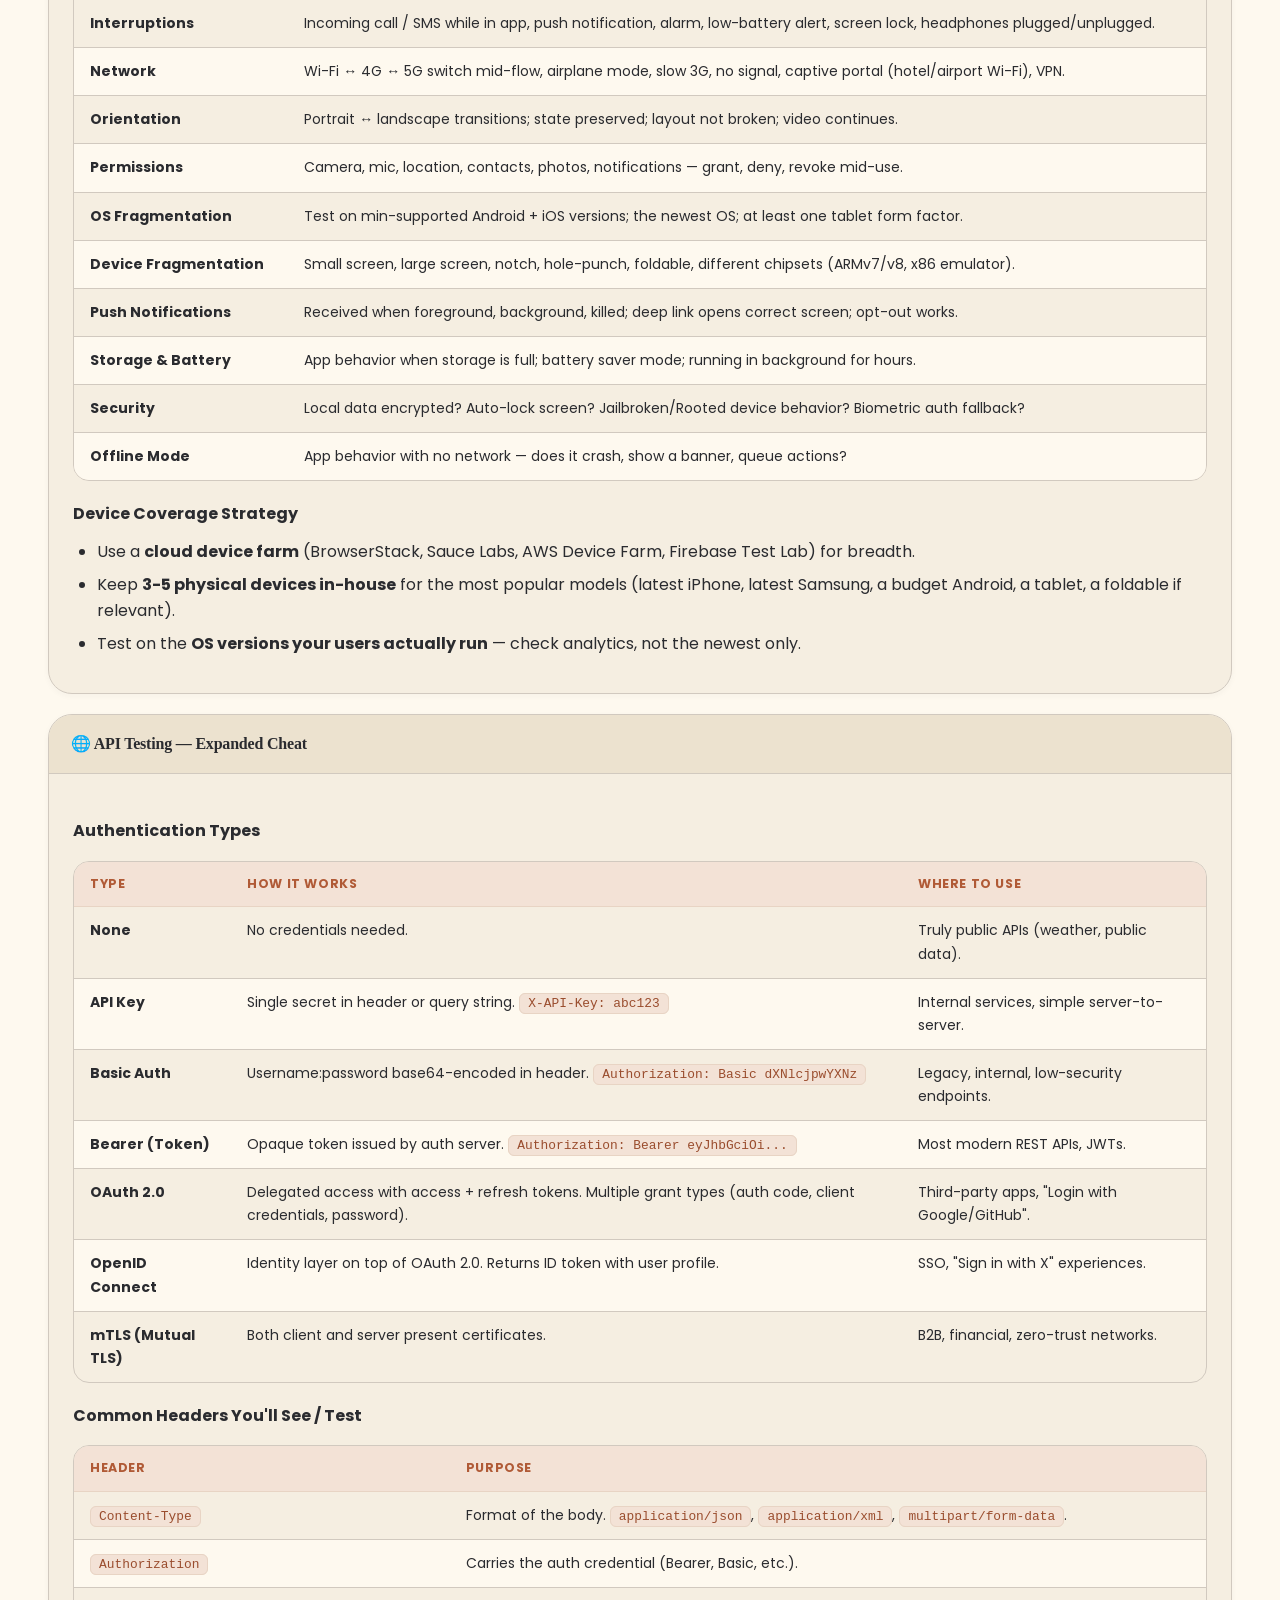
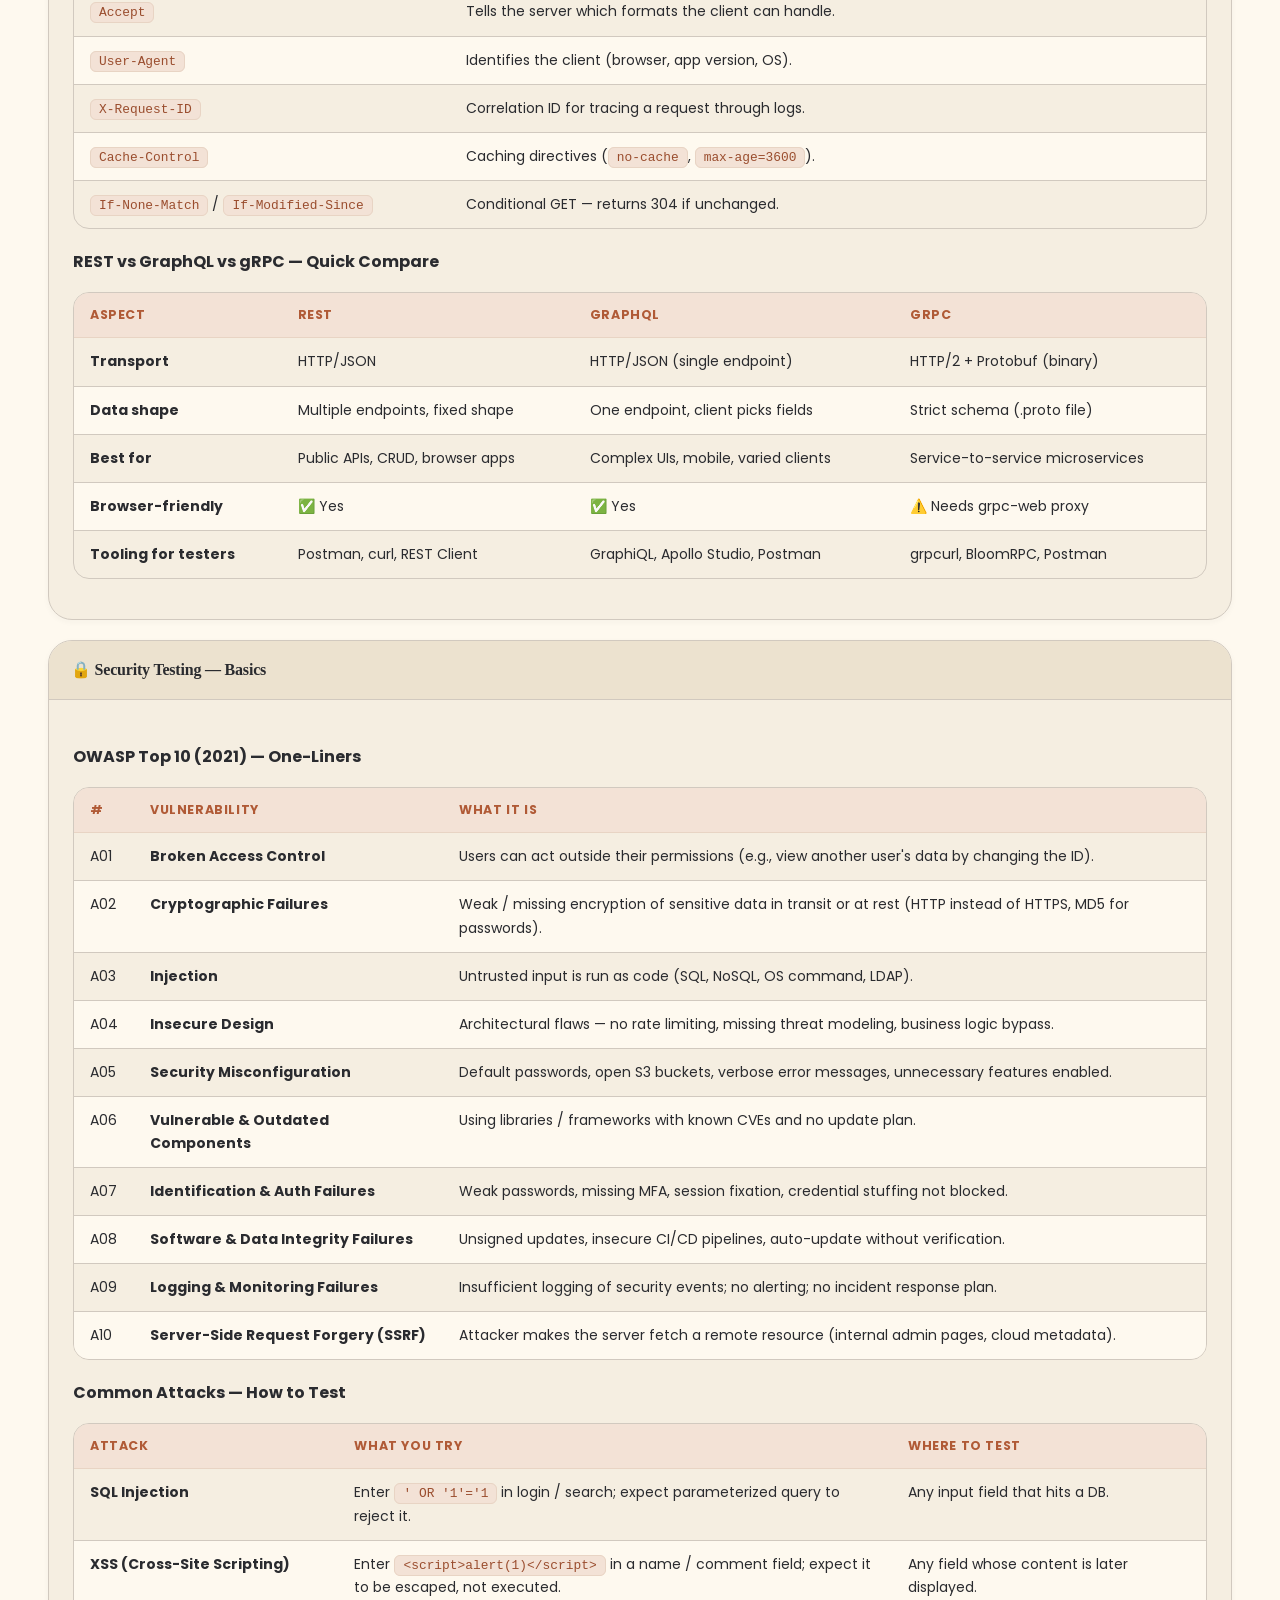
==== commit 01b1487b: "Add infographics html" ====
--- a/cheatsheet.html
+++ b/cheatsheet.html
@@ -44,6 +44,7 @@
             <a href="cheatsheet.html" class="topnav-link active">Cheatsheet</a>
             <a href="practice.html" class="topnav-link">Practice</a>
             <a href="tutorial.html" class="topnav-link">Tutorial</a>
+            <a href="infographics.html" class="topnav-link">Infographics</a>
           </nav>
           <div class="topnav-utils">
             <button
--- a/css/styles.css
+++ b/css/styles.css
@@ -358,6 +358,7 @@
 h2.sec-title {
   font-family: var(--font-serif);
   font-size: clamp(26px, 3vw, 32px);
+  margin-top: 48px;   /* clear section break above each dashboard section title */
   margin-bottom: 8px; color: var(--color-ink);
   letter-spacing: -0.6px;
   font-weight: 600;
@@ -1321,3 +1322,197 @@
 
 /* Print button */
 .print-btn { float: right; }
+
+/* ---------- Infographics page ---------- */
+.filter-row {
+  display: flex; flex-wrap: wrap; gap: 8px;
+  margin: 12px 0 8px;
+}
+.chip-btn {
+  font-family: inherit; font-size: 13px; font-weight: 600;
+  padding: 7px 14px; border-radius: 9999px;
+  background: var(--color-aged-paper);
+  border: 1px solid var(--color-warm-taupe);
+  color: var(--color-graphite);
+  cursor: pointer;
+  transition: background var(--t-base) var(--ease),
+              color var(--t-base) var(--ease),
+              border-color var(--t-base) var(--ease);
+}
+.chip-btn:hover { border-color: var(--color-terracotta); color: var(--color-terracotta); }
+.chip-btn.is-active {
+  background: var(--color-terracotta);
+  color: var(--color-parchment);
+  border-color: var(--color-terracotta);
+}
+
+.info-grid {
+  display: grid;
+  grid-template-columns: repeat(auto-fill, minmax(320px, 1fr));
+  gap: 18px;
+  margin-bottom: 32px;
+}
+.info-card {
+  background: var(--color-aged-paper);
+  border: 1px solid var(--color-warm-taupe);
+  border-radius: var(--radius-card);
+  padding: 20px;
+  box-shadow: var(--shadow-sm);
+  scroll-margin-top: 80px;
+  animation: rise var(--t-slow) var(--ease-out) both;
+  transition: transform var(--t-base) var(--ease),
+              box-shadow var(--t-base) var(--ease),
+              border-color var(--t-base) var(--ease);
+}
+.info-card:hover {
+  transform: translateY(-3px);
+  box-shadow: var(--shadow-xl);
+  border-color: var(--color-terracotta);
+}
+.info-svg {
+  background: var(--color-parchment);
+  border: 1px solid var(--color-warm-taupe);
+  border-radius: 14px;
+  padding: 10px;
+  margin-bottom: 14px;
+  overflow: hidden;
+}
+.info-svg svg { display: block; width: 100%; height: auto; max-height: 220px; }
+/* SVG text inherits theme via the var()s above; fall back to ink for non-themable */
+.info-svg .svg-h  { font-size: 14px; font-weight: 700; fill: var(--color-ink); font-family: var(--font-serif); }
+.info-svg .svg-sh { font-size: 11px; font-weight: 700; fill: var(--color-ink); font-family: var(--font-sans); }
+.info-svg .svg-t  { font-size: 10px; fill: var(--color-graphite); font-family: var(--font-sans); }
+.info-svg .svg-lbl{ font-size: 10px; font-weight: 600; fill: var(--color-charcoal); font-family: var(--font-sans); }
+
+.info-card h4 {
+  font-family: var(--font-serif);
+  font-size: 17px; font-weight: 600; letter-spacing: -0.3px;
+  color: var(--color-ink);
+  margin: 0 0 6px;
+}
+.info-card p {
+  font-size: 13.5px; line-height: 1.55;
+  color: var(--color-graphite);
+  margin: 0 0 12px;
+}
+.info-cat {
+  display: inline-block;
+  font-size: 11px; font-weight: 700;
+  text-transform: uppercase; letter-spacing: 0.4px;
+  background: var(--terracotta-tint);
+  color: var(--color-terracotta);
+  border: 1px solid var(--terracotta-soft);
+  border-radius: 9999px;
+  padding: 3px 10px;
+}
+
+/* ---------- Infographics: sidebar + focus view ---------- */
+.infographics-layout {
+  display: grid;
+  grid-template-columns: 260px 1fr;
+  gap: 28px;
+  align-items: start;
+  margin-bottom: 24px;
+  width: 100%;
+}
+
+.toc-rail .toc-num {
+  display: inline-block;
+  font-family: var(--font-serif);
+  font-size: 12px;
+  font-weight: 600;
+  color: var(--color-terracotta);
+  min-width: 26px;
+  opacity: 0.85;
+  letter-spacing: 0.2px;
+}
+
+.toc-rail-hint {
+  display: block;
+  font-size: 11px;
+  color: var(--color-graphite);
+  line-height: 1.4;
+  padding: 10px 8px 0;
+  border-top: 1px solid var(--color-warm-taupe);
+  margin-top: 10px;
+  font-style: italic;
+}
+
+#focusView { display: none; }
+#focusView.is-active { display: block; }
+#gridView.is-hidden  { display: none; }
+
+.info-focus-card {
+  background: var(--color-aged-paper);
+  border: 1px solid var(--color-warm-taupe);
+  border-radius: var(--radius-card);
+  padding: 32px;
+  box-shadow: var(--shadow-lg);
+  max-width: 100%;
+  animation: rise var(--t-slow) var(--ease-out) both;
+}
+.info-focus-card .info-svg {
+  background: var(--color-parchment);
+  border: 1px solid var(--color-warm-taupe);
+  border-radius: 18px;
+  padding: 24px;
+  margin-bottom: 24px;
+  overflow: hidden;
+}
+.info-focus-card .info-svg svg {
+  display: block;
+  width: 100%;
+  height: auto;
+  min-height: 380px;
+  max-height: 640px;
+}
+.info-focus-card h4,
+.info-focus-card h2 {
+  font-family: var(--font-serif);
+  font-size: 30px;
+  font-weight: 600;
+  letter-spacing: -0.5px;
+  color: var(--color-ink);
+  margin: 0 0 10px;
+  line-height: 1.2;
+}
+.info-focus-card p {
+  font-size: 16px;
+  line-height: 1.65;
+  color: var(--color-graphite);
+  margin: 0 0 16px;
+  max-width: 720px;
+}
+.info-focus-card .info-cat {
+  font-size: 12px;
+  padding: 4px 12px;
+}
+
+.info-focus-nav {
+  display: flex;
+  justify-content: space-between;
+  gap: 12px;
+  margin-top: 24px;
+  flex-wrap: wrap;
+}
+.info-focus-nav .btn { min-width: 120px; }
+.info-focus-nav .btn.secondary { min-width: 0; }
+
+@media (max-width: 1100px) {
+  .infographics-layout {
+    grid-template-columns: 1fr;
+    gap: 16px;
+  }
+}
+
+@media (max-width: 700px) {
+  .info-grid { grid-template-columns: 1fr; }
+  .info-focus-card { padding: 20px; }
+  .info-focus-card .info-svg { padding: 14px; }
+  .info-focus-card .info-svg svg { min-height: 280px; max-height: 520px; }
+  .info-focus-card h4,
+  .info-focus-card h2 { font-size: 22px; }
+  .info-focus-card p { font-size: 14.5px; }
+  .info-focus-nav { flex-direction: column; }
+  .info-focus-nav .btn { width: 100%; }
+}
